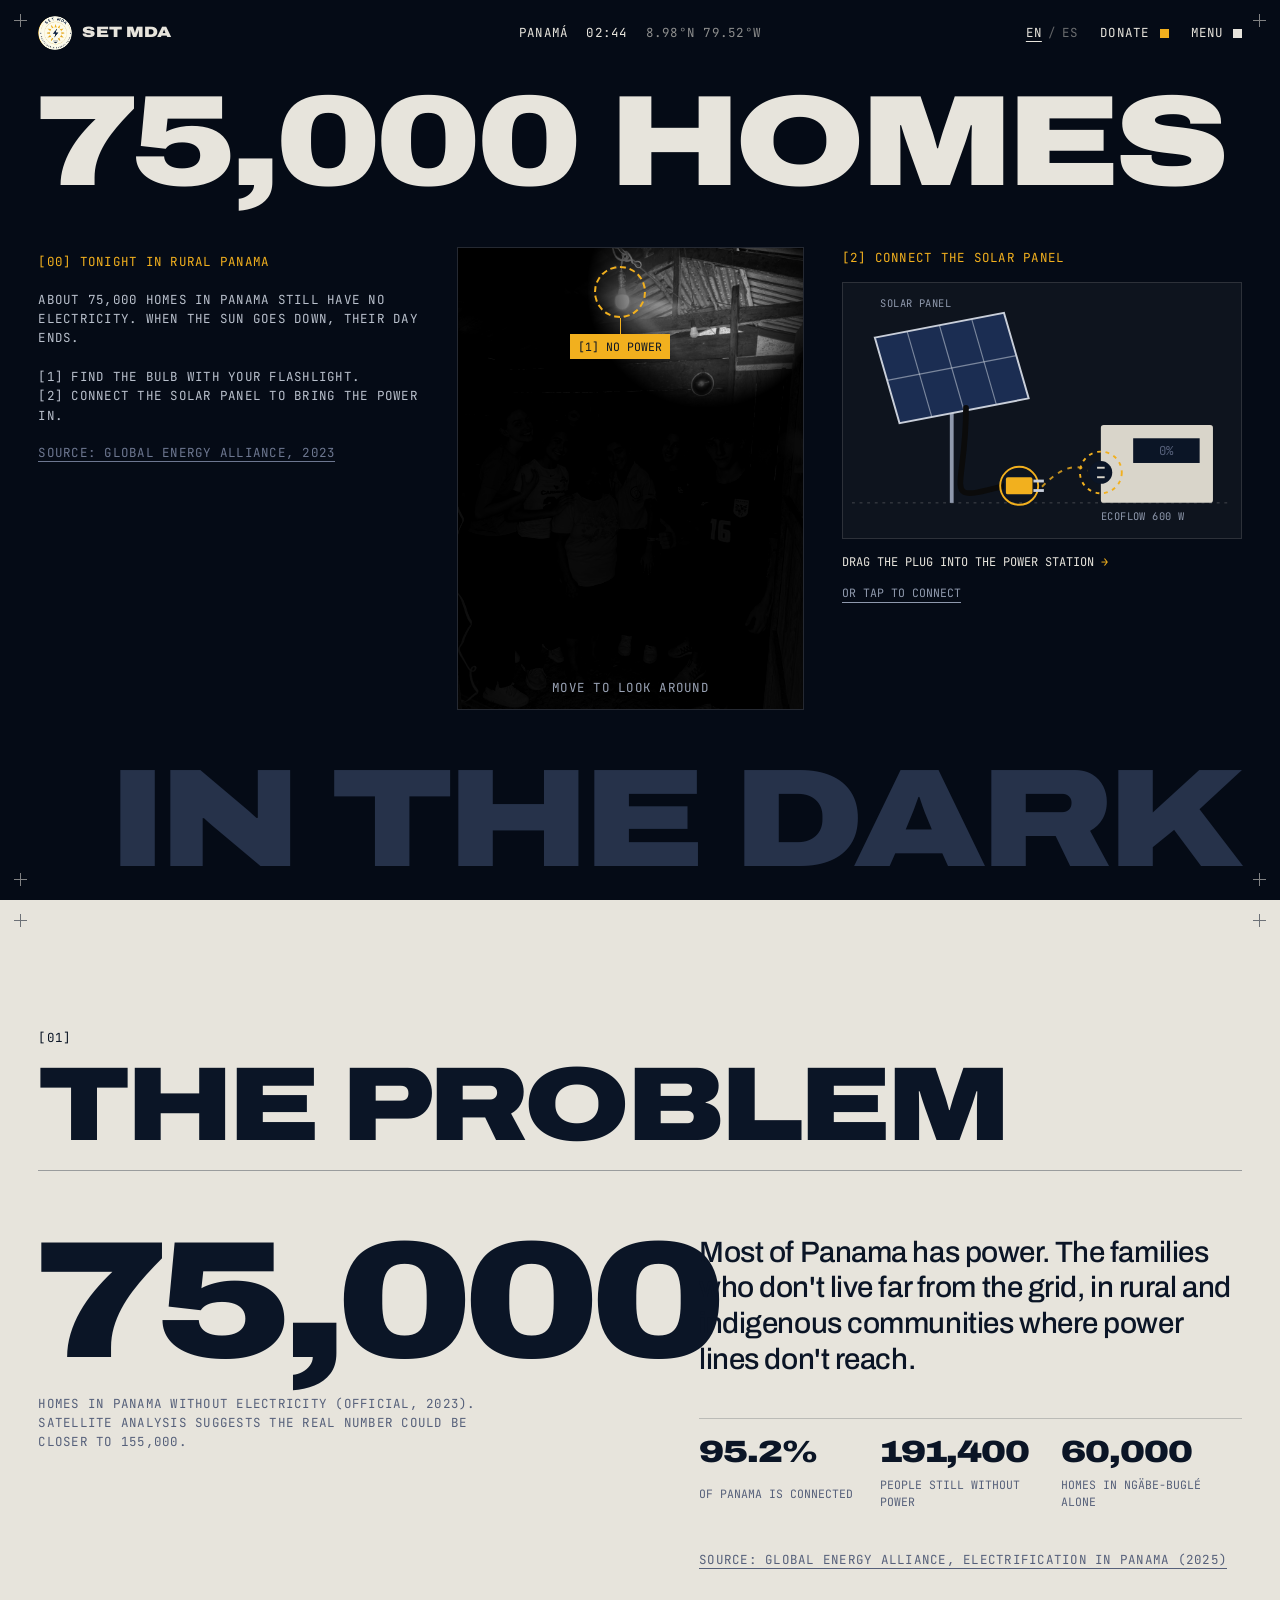
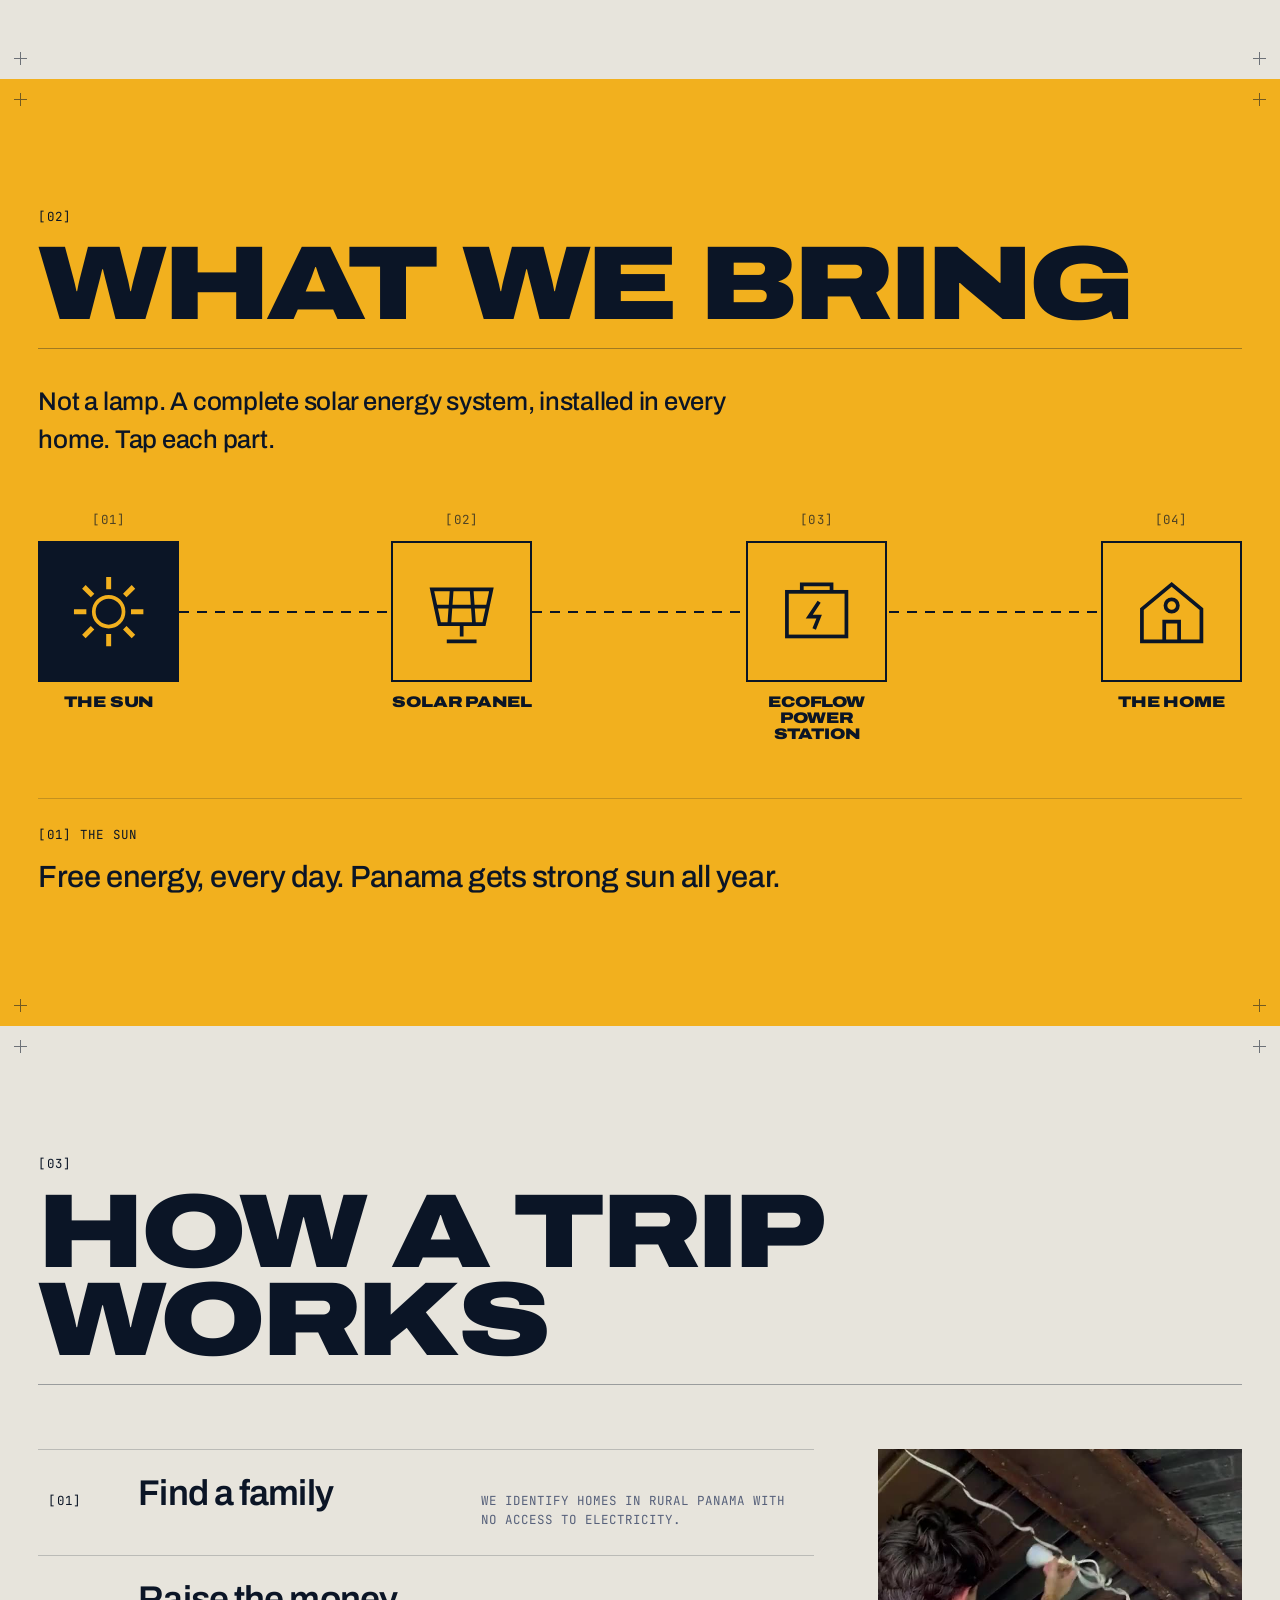
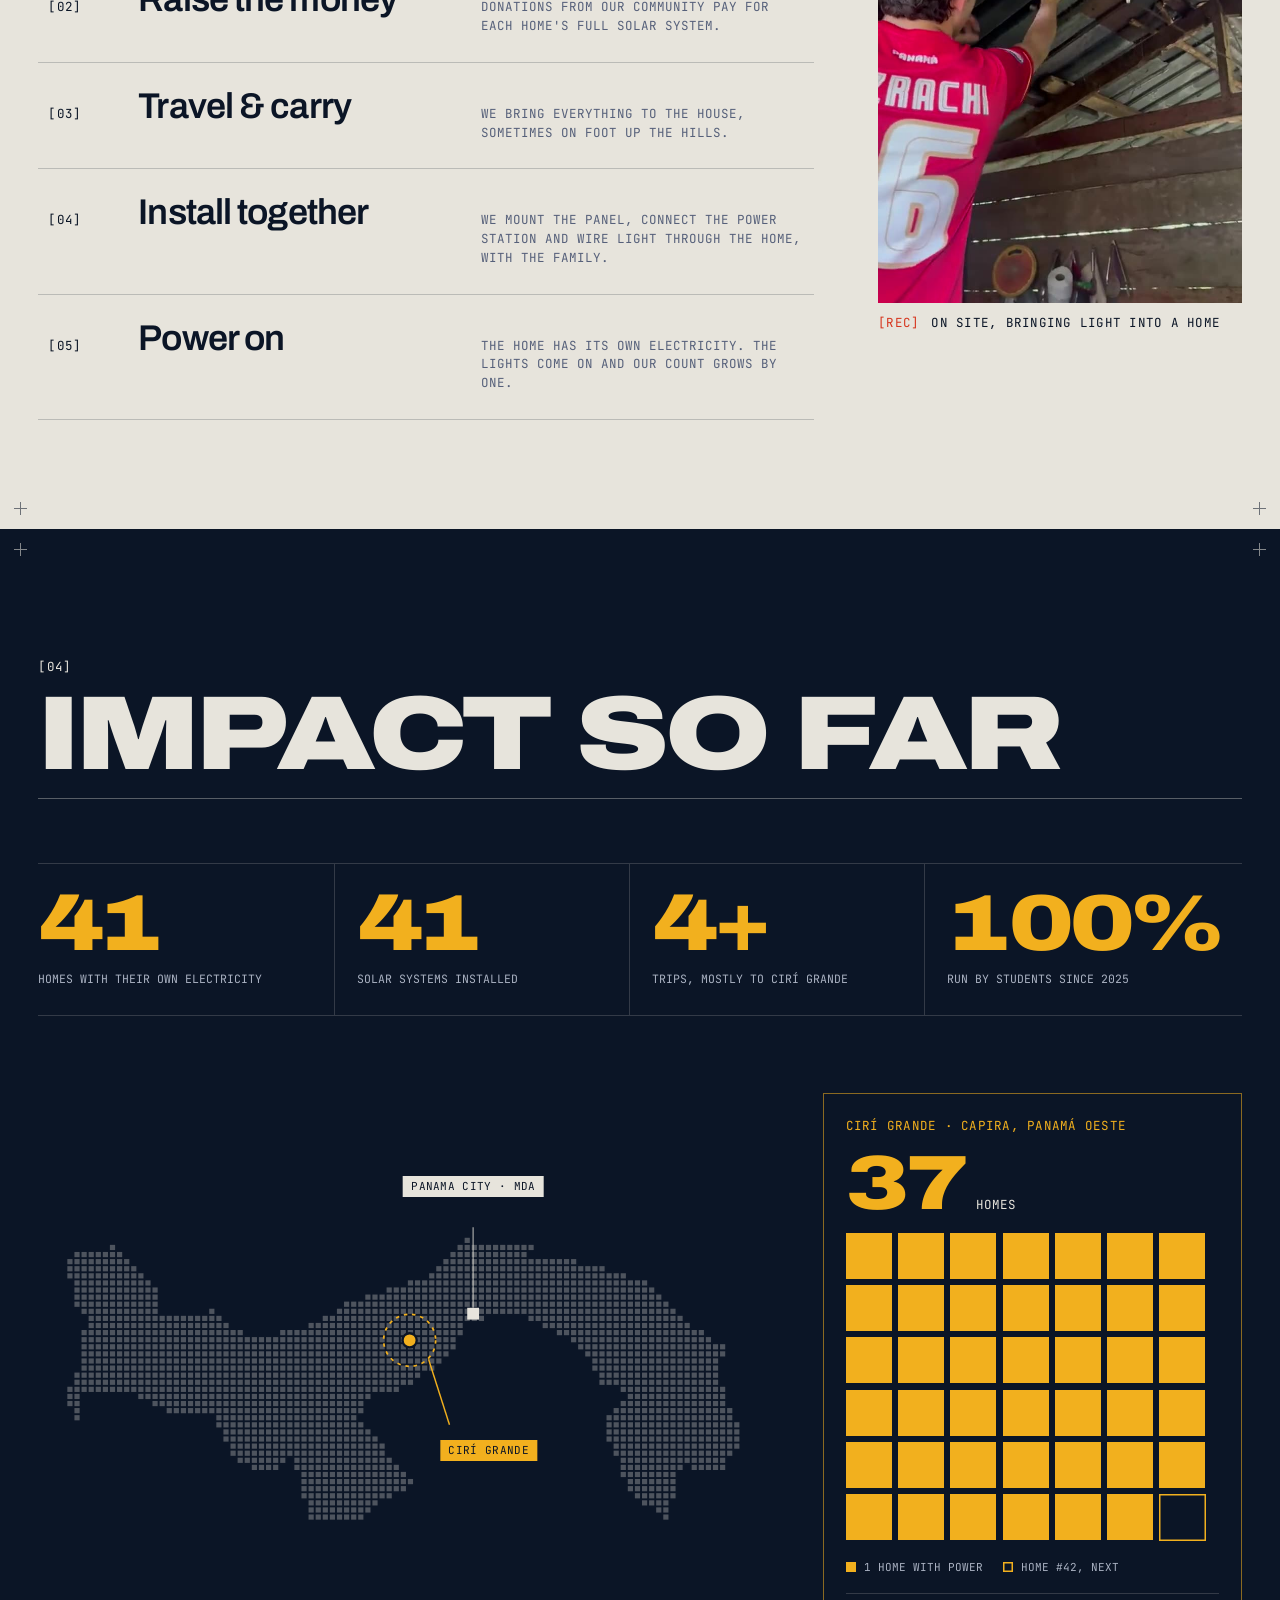
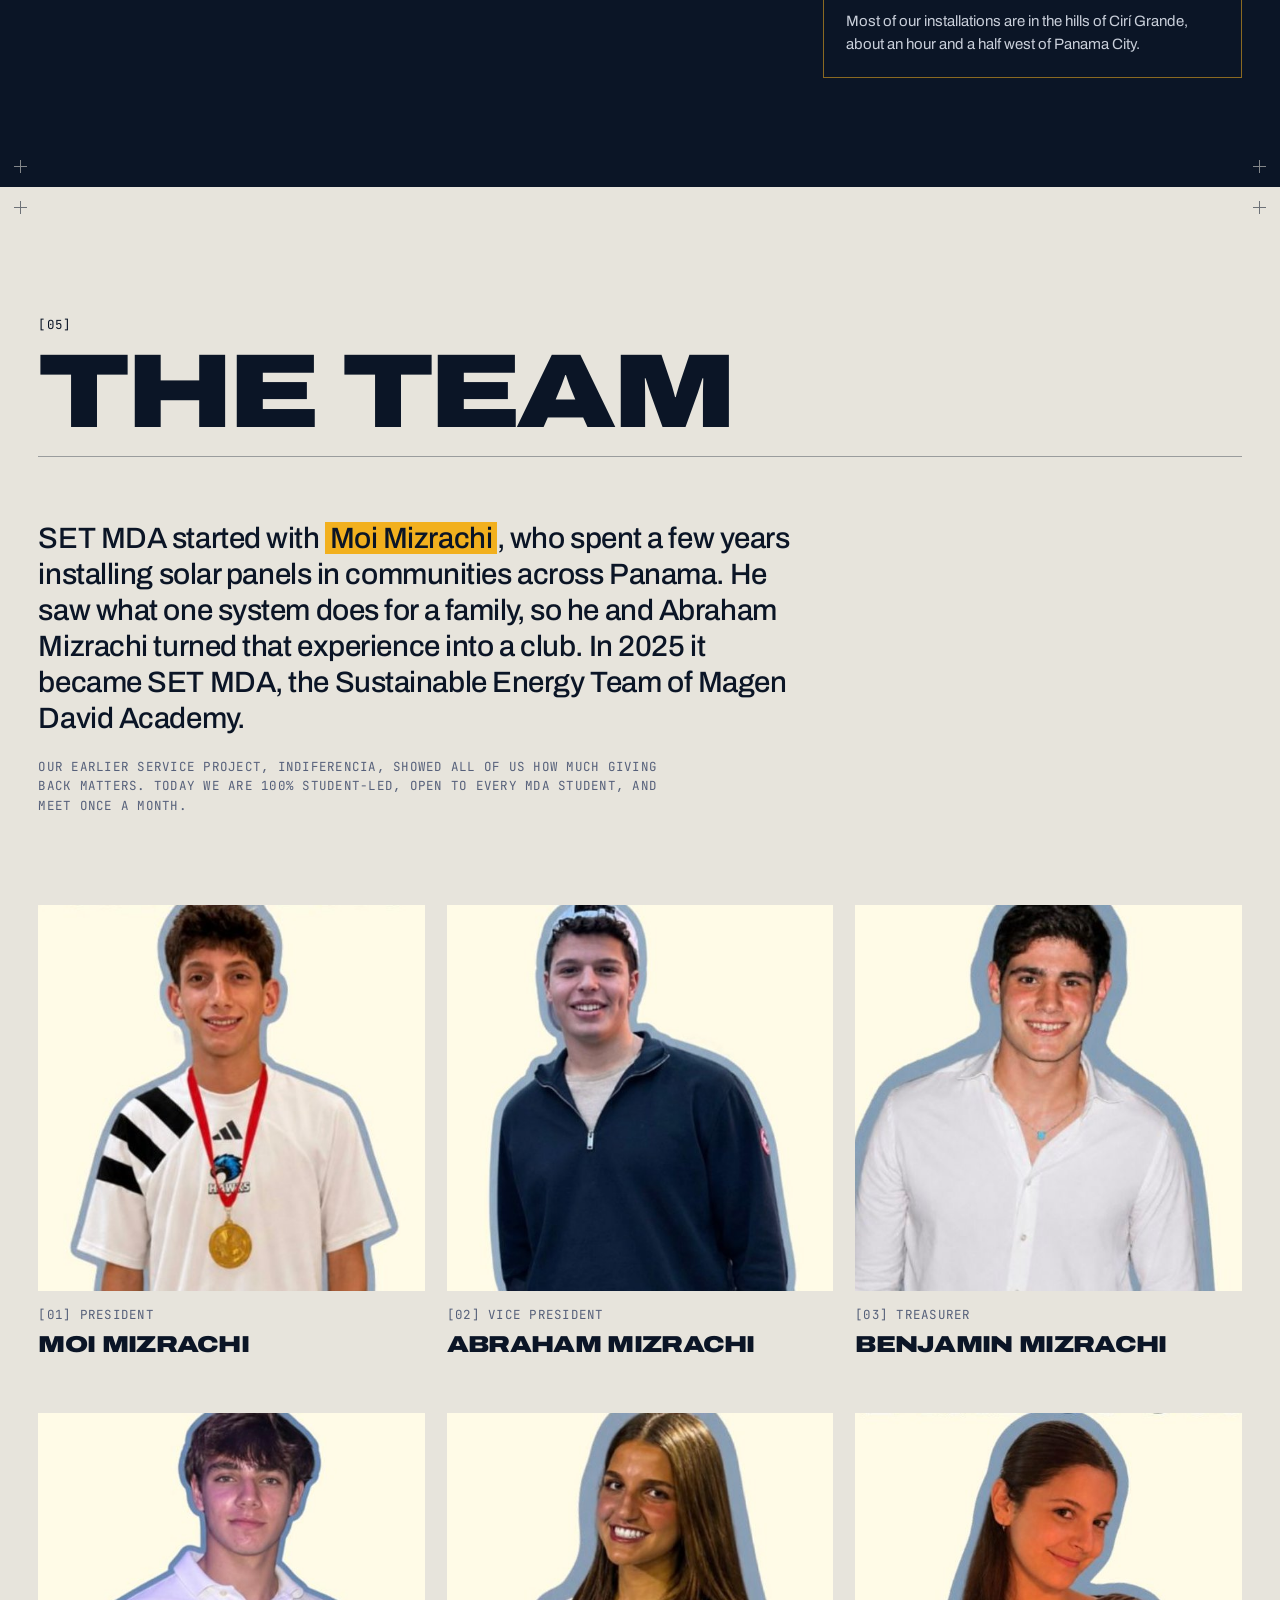
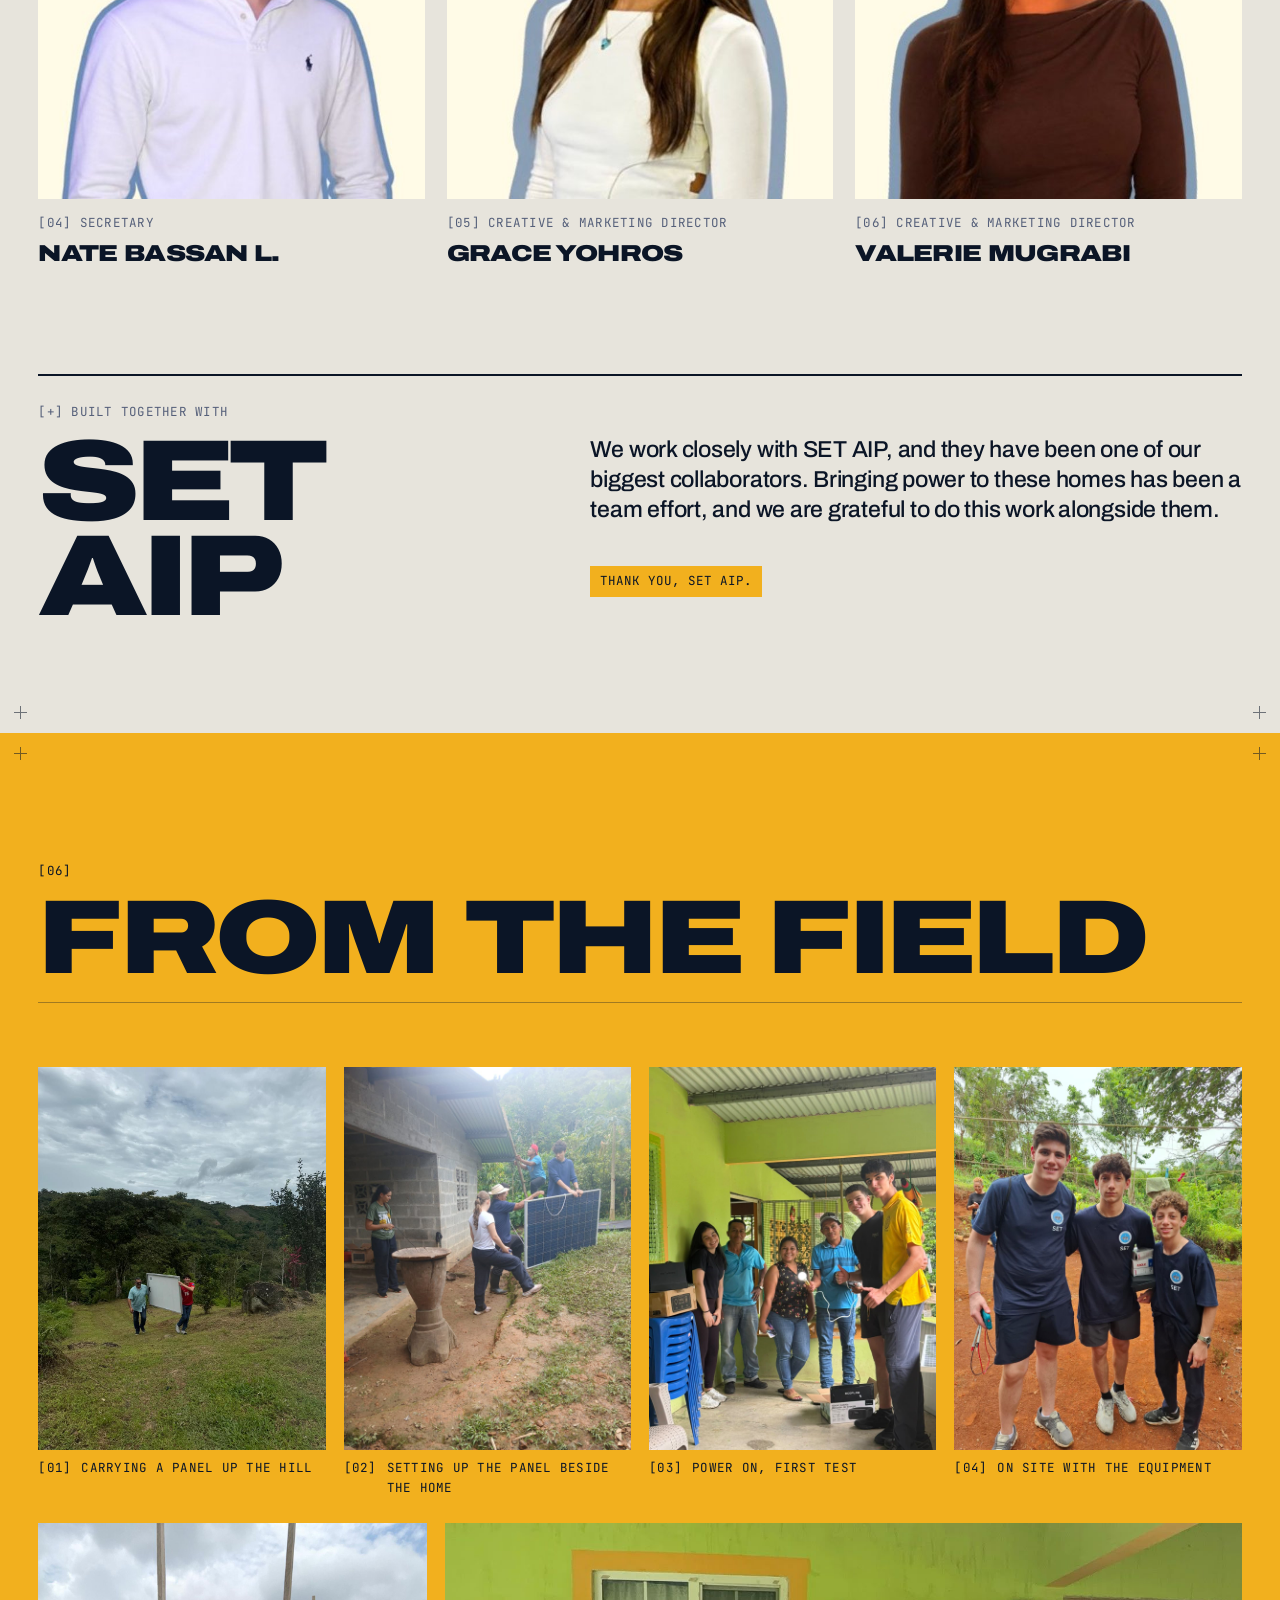
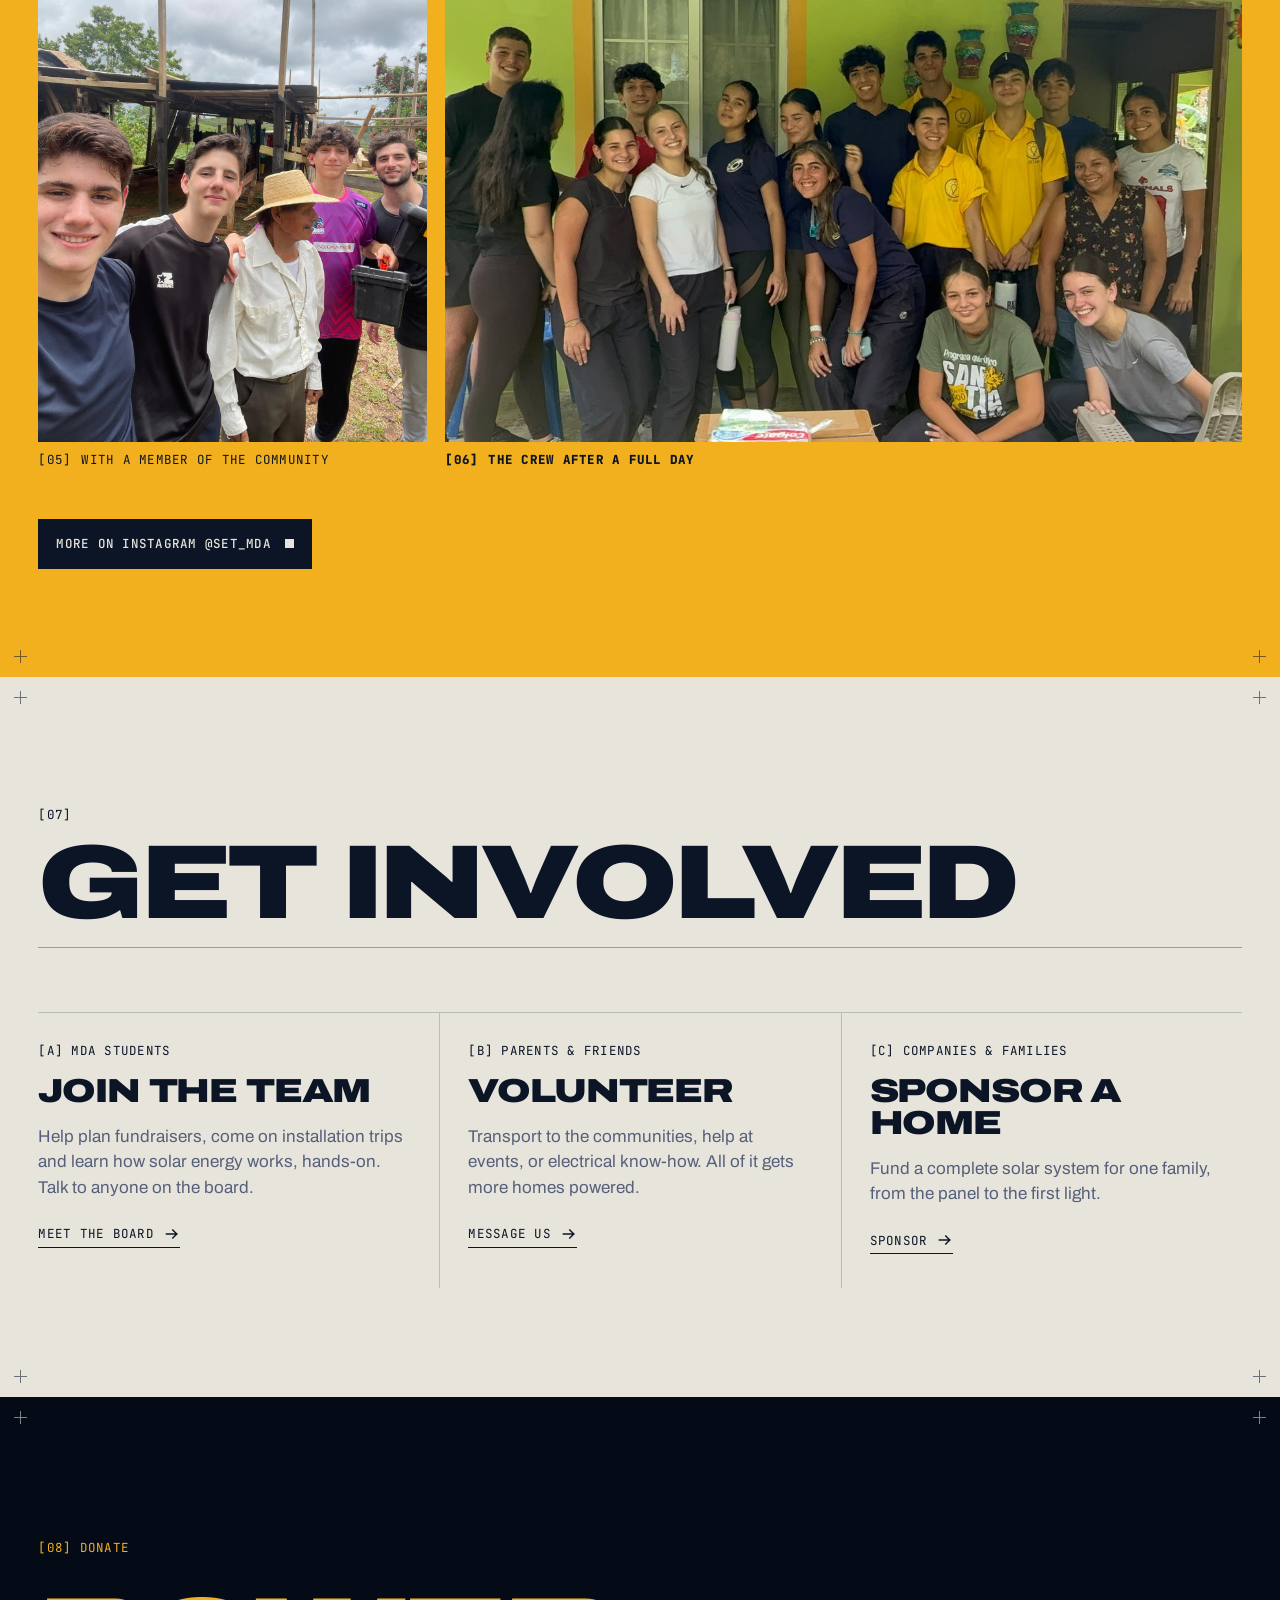
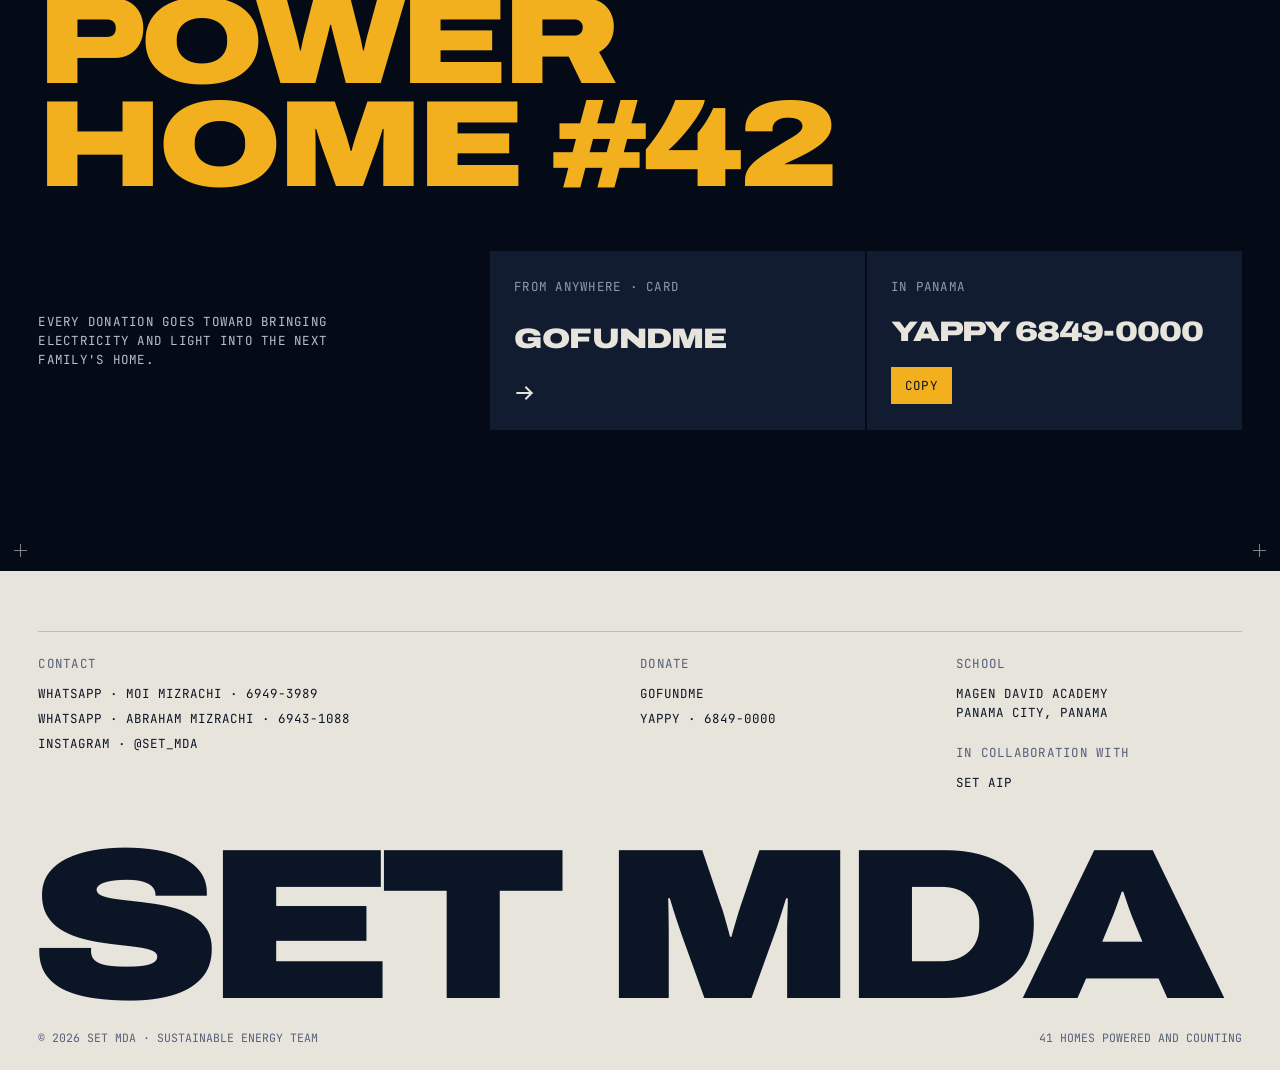
==== index.html @ 44a3e48d "Unpack site to repo root for Vercel deploy; add robots.txt, sitemap, Safari icon Co-Authored-By: Cla" ====
<!doctype html>
<html lang="en">
<head>
<meta charset="utf-8">
<meta name="viewport" content="width=device-width, initial-scale=1, viewport-fit=cover">
<title>SET MDA · Sustainable Energy Team</title>
<meta name="description" content="SET MDA is a student-led team from Magen David Academy that brings solar energy and light into the homes of families without electricity in rural Panama.">
<meta property="og:title" content="SET MDA · Sustainable Energy Team">
<meta property="og:description" content="Student-led team from Magen David Academy bringing solar energy and light to families without electricity in rural Panama.">
<meta property="og:type" content="website">
<meta property="og:image" content="images/family-first-light.jpg">
<meta name="theme-color" content="#0b1526">
<link rel="icon" href="images/logo.png">
<link rel="apple-touch-icon" href="images/logo.png">
<script>
  (function () {
    var l = null;
    try { l = localStorage.getItem('setmda-lang'); } catch (e) {}
    if (!l) l = (navigator.language || 'en').toLowerCase().indexOf('es') === 0 ? 'es' : 'en';
    document.documentElement.lang = l;
  })();
</script>
<link rel="preconnect" href="https://fonts.googleapis.com">
<link rel="preconnect" href="https://fonts.gstatic.com" crossorigin>
<link rel="stylesheet" href="https://fonts.googleapis.com/css2?family=Archivo:wdth,wght@62..125,400..900&family=JetBrains+Mono:wght@400;500&display=swap">
<link rel="stylesheet" href="styles.css">
</head>
<body>

<header class="bar" id="bar">
  <a class="brand" href="#top"><img src="images/logo.png" alt="" width="34" height="34"><span>SET MDA</span></a>
  <p class="where"><span>PANAMÁ</span><span id="clock">--:--</span><span class="coords">8.98°N 79.52°W</span></p>
  <div class="bar-right">
    <div class="lang" role="group" aria-label="Language / Idioma"><button type="button" data-lang="en">EN</button><span>/</span><button type="button" data-lang="es">ES</button></div>
    <a class="bar-donate" href="#donate"><span class="en">DONATE</span><span class="es" lang="es">DONAR</span><i class="sq" aria-hidden="true"></i></a>
    <button class="menu-btn" id="menu-btn" type="button" aria-expanded="false" aria-controls="menu"><span class="lbl-open"><span class="en">MENU</span><span class="es" lang="es">MENÚ</span></span><span class="lbl-close"><span class="en">CLOSE</span><span class="es" lang="es">CERRAR</span></span><i class="sq" aria-hidden="true"></i></button>
  </div>
</header>

<div class="menu" id="menu" hidden>
  <nav class="menu-links" aria-label="Main">
      <a href="#problem" style="--i:1"><span class="n">[01]</span><span class="w"><span class="en">THE PROBLEM</span><span class="es" lang="es">EL PROBLEMA</span></span></a>
      <a href="#system" style="--i:2"><span class="n">[02]</span><span class="w"><span class="en">WHAT WE BRING</span><span class="es" lang="es">LO QUE LLEVAMOS</span></span></a>
      <a href="#trip" style="--i:3"><span class="n">[03]</span><span class="w"><span class="en">HOW A TRIP WORKS</span><span class="es" lang="es">CÓMO ES UN VIAJE</span></span></a>
      <a href="#impact" style="--i:4"><span class="n">[04]</span><span class="w"><span class="en">IMPACT</span><span class="es" lang="es">IMPACTO</span></span></a>
      <a href="#team" style="--i:5"><span class="n">[05]</span><span class="w"><span class="en">THE TEAM</span><span class="es" lang="es">EL EQUIPO</span></span></a>
      <a href="#field" style="--i:6"><span class="n">[06]</span><span class="w"><span class="en">FROM THE FIELD</span><span class="es" lang="es">EN EL CAMPO</span></span></a>
      <a href="#help" style="--i:7"><span class="n">[07]</span><span class="w"><span class="en">GET INVOLVED</span><span class="es" lang="es">PARTICIPA</span></span></a>
      <a href="#donate" style="--i:8"><span class="n">[08]</span><span class="w"><span class="en">DONATE</span><span class="es" lang="es">DONAR</span></span></a>
  </nav>
  <div class="menu-foot">
    <a href="https://wa.me/50769493989?text=Hola%20SET%20MDA!%20" target="_blank" rel="noopener">WHATSAPP · MOI 6949-3989</a>
    <a href="https://wa.me/50769431088?text=Hola%20SET%20MDA!%20" target="_blank" rel="noopener">WHATSAPP · ABRAHAM 6943-1088</a>
    <a href="https://www.instagram.com/set_mda/" target="_blank" rel="noopener">INSTAGRAM · @SET_MDA</a>
  </div>
</div>

<main id="top">

  <!-- LIGHTS OUT -->
  <section class="lights" id="lights" aria-label="Lights out">
    <i class="x x1"></i><i class="x x2"></i><i class="x x3"></i><i class="x x4"></i>
    <h1 class="mega top fit">
      <span class="off-copy"><span class="en">75,000 HOMES</span><span class="es" lang="es">75,000 HOGARES</span></span>
      <span class="on-copy"><span class="en">41 HOMES</span><span class="es" lang="es">41 HOGARES</span></span>
    </h1>
    <div class="lights-mid">
      <div class="lights-copy">
        <p class="idx">[00] <span class="off-copy"><span class="en">TONIGHT IN RURAL PANAMA</span><span class="es" lang="es">ESTA NOCHE EN EL PANAMÁ RURAL</span></span><span class="on-copy"><span class="en">POWER ON</span><span class="es" lang="es">LLEGÓ LA ENERGÍA</span></span></p>
        <p class="mono-p off-copy"><span class="en">ABOUT 75,000 HOMES IN PANAMA STILL HAVE NO ELECTRICITY. WHEN THE SUN GOES DOWN, THEIR DAY ENDS.<br><br>[1] FIND THE BULB WITH YOUR FLASHLIGHT.<br>[2] CONNECT THE SOLAR PANEL TO BRING THE POWER IN.</span><span class="es" lang="es">CERCA DE 75,000 HOGARES EN PANAMÁ TODAVÍA NO TIENEN ELECTRICIDAD. CUANDO SE PONE EL SOL, SU DÍA TERMINA.<br><br>[1] ENCUENTRA EL BOMBILLO CON TU LINTERNA.<br>[2] CONECTA EL PANEL SOLAR PARA TRAER LA ENERGÍA.</span></p>
        <p class="mono-p on-copy"><span class="en">THIS IS WHAT ONE SET MDA SOLAR SYSTEM DOES. A PANEL OUTSIDE, A POWER STATION INSIDE, ELECTRICITY AND LIGHT FOR THE WHOLE FAMILY. WE HAVE DONE IT 41 TIMES.</span><span class="es" lang="es">ESTO ES LO QUE HACE UN SISTEMA SOLAR DE SET MDA. UN PANEL AFUERA, UNA ESTACIÓN DE ENERGÍA ADENTRO, ELECTRICIDAD Y LUZ PARA TODA LA FAMILIA. LO HEMOS HECHO 41 VECES.</span></p>
        <p class="src"><a href="https://energyalliance.org/wp-content/uploads/2025/05/Panama-Deep-Dive.pdf" target="_blank" rel="noopener"><span class="en">SOURCE: GLOBAL ENERGY ALLIANCE, 2023</span><span class="es" lang="es">FUENTE: GLOBAL ENERGY ALLIANCE, 2023</span></a></p>
      </div>
      <div class="window" id="window">
        <img class="night" src="images/family-first-light.jpg" style="object-position:50% 38%" alt="" width="960" height="1280">
        <img class="lit" src="images/family-first-light.jpg" style="object-position:50% 38%" alt="A family in rural Panama with SET MDA students under the light they installed" width="960" height="1280">
        <span class="bulb-glow" aria-hidden="true"></span>
        <span class="bulb-tag" aria-hidden="true"><i class="ring"></i><i class="stem"></i><span class="tag-lbl"><span class="off-copy"><span class="en">[1] NO POWER</span><span class="es" lang="es">[1] SIN ENERGÍA</span></span><span class="on-copy"><span class="en">POWERED BY THE SUN</span><span class="es" lang="es">CON ENERGÍA DEL SOL</span></span></span></span>
        <p class="hint" aria-hidden="true"><span class="en">MOVE TO LOOK AROUND</span><span class="es" lang="es">MUÉVETE PARA MIRAR</span></p>
      </div>
      <div class="lights-switch">
        <p class="idx step-lbl"><span class="off-copy"><span class="en">[2] CONNECT THE SOLAR PANEL</span><span class="es" lang="es">[2] CONECTA EL PANEL SOLAR</span></span><span class="on-copy"><span class="en">[✓] CONNECTED</span><span class="es" lang="es">[✓] CONECTADO</span></span></p>
        <div class="rig" id="rig">
          <svg class="rig-svg" id="rig-svg" viewBox="0 0 400 250" role="img" aria-label="Solar panel and power station">
            <line class="ground" x1="0" y1="222" x2="400" y2="222"/>
            <line class="post" x1="105" y1="126" x2="105" y2="222"/>
            <g class="pv"><polygon points="24,48 160,22 186,112 50,138"/><line x1="58.0" y1="41.5" x2="84.0" y2="131.5"/><line x1="92.0" y1="35.0" x2="118.0" y2="125.0"/><line x1="126.0" y1="28.5" x2="152.0" y2="118.5"/><line x1="37.0" y1="93.0" x2="173.0" y2="67.0"/></g>
            <text class="rig-t" x="30" y="16">SOLAR PANEL</text>
            <g class="station">
              <rect x="262" y="140" width="118" height="82" rx="3"/>
              <rect class="screen" x="296" y="154" width="70" height="26"/>
              <text class="screen-t" x="331" y="172" text-anchor="middle">0%</text>
              <circle class="socket" cx="262" cy="190" r="12"/>
              <line class="hole" x1="258" y1="185" x2="266" y2="185"/><line class="hole" x1="258" y1="195" x2="266" y2="195"/>
            </g>
            <text class="rig-t" x="262" y="240">ECOFLOW 600 W</text>
            <circle class="drop" cx="262" cy="190" r="22"/>
            <path class="ghost" d="M200 205 Q228 176 248 188"/>
            <path class="cable" id="cable" d=""/>
            <path class="cable-flow" id="cable-flow" d=""/>
            <g class="plug" id="plug" tabindex="0" role="button" aria-label="Plug the solar panel into the power station">
              <circle class="plug-hit" r="30"/>
              <circle class="plug-pulse" r="20"/>
              <rect x="-15" y="-10" width="30" height="20" rx="3"/>
              <line x1="15" y1="-5" x2="26" y2="-5"/><line x1="15" y1="5" x2="26" y2="5"/>
            </g>
          </svg>
        </div>
        <p class="rig-help off-copy"><span class="en">DRAG THE PLUG INTO THE POWER STATION</span><span class="es" lang="es">ARRASTRA EL ENCHUFE A LA ESTACIÓN DE ENERGÍA</span> <span class="bounce">→</span></p>
        <button class="rig-btn off-copy" id="connect" type="button"><span class="en">OR TAP TO CONNECT</span><span class="es" lang="es">O TOCA PARA CONECTAR</span></button>
        <a class="btn gold on-copy" href="#donate"><span class="en">POWER HOME #42</span><span class="es" lang="es">ILUMINA EL HOGAR #42</span><i class="sq" aria-hidden="true"></i></a>
      </div>
    </div>
    <h2 class="mega bottom fit">
      <span class="off-copy"><span class="en">IN THE DARK</span><span class="es" lang="es">A OSCURAS</span></span>
      <span class="on-copy"><span class="en">POWERED ON</span><span class="es" lang="es">CON ENERGÍA</span></span>
    </h2>
  </section>

  <!-- 01 PROBLEM -->
  <section class="sec paper" id="problem">
    <i class="x x1"></i><i class="x x2"></i><i class="x x3"></i><i class="x x4"></i>
    <div class="sec-head"><span class="idx">[01]</span><h2 class="title"><span class="en">THE PROBLEM</span><span class="es" lang="es">EL PROBLEMA</span></h2><span class="rule"></span></div>
    <div class="problem">
      <div class="big-num rv"><b>75,000</b><p class="mono-p"><span class="en">HOMES IN PANAMA WITHOUT ELECTRICITY (OFFICIAL, 2023). SATELLITE ANALYSIS SUGGESTS THE REAL NUMBER COULD BE CLOSER TO 155,000.</span><span class="es" lang="es">HOGARES EN PANAMÁ SIN ELECTRICIDAD (OFICIAL, 2023). UN ANÁLISIS SATELITAL SUGIERE QUE EL NÚMERO REAL PODRÍA ACERCARSE A 155,000.</span></p></div>
      <div class="problem-copy rv">
        <p class="lead"><span class="en">Most of Panama has power. The families who don't live far from the grid, in rural and indigenous communities where power lines don't reach.</span><span class="es" lang="es">La mayor parte de Panamá tiene electricidad. Las familias que no la tienen viven lejos de la red, en comunidades rurales e indígenas donde no llegan los cables.</span></p>
        <div class="facts">
          <div><b>95.2%</b><span><span class="en">OF PANAMA IS CONNECTED</span><span class="es" lang="es">DE PANAMÁ ESTÁ CONECTADO</span></span></div>
          <div><b>191,400</b><span><span class="en">PEOPLE STILL WITHOUT POWER</span><span class="es" lang="es">PERSONAS AÚN SIN ENERGÍA</span></span></div>
          <div><b>60,000</b><span><span class="en">HOMES IN NGÄBE-BUGLÉ ALONE</span><span class="es" lang="es">HOGARES SOLO EN NGÄBE-BUGLÉ</span></span></div>
        </div>
        <p class="src dark"><a href="https://energyalliance.org/wp-content/uploads/2025/05/Panama-Deep-Dive.pdf" target="_blank" rel="noopener"><span class="en">SOURCE: GLOBAL ENERGY ALLIANCE, ELECTRIFICATION IN PANAMA (2025)</span><span class="es" lang="es">FUENTE: GLOBAL ENERGY ALLIANCE, ELECTRIFICACIÓN EN PANAMÁ (2025)</span></a></p>
      </div>
    </div>
  </section>

  <!-- 02 SYSTEM -->
  <section class="sec gold-sec" id="system">
    <i class="x x1"></i><i class="x x2"></i><i class="x x3"></i><i class="x x4"></i>
    <div class="sec-head"><span class="idx">[02]</span><h2 class="title"><span class="en">WHAT WE BRING</span><span class="es" lang="es">LO QUE LLEVAMOS</span></h2><span class="rule"></span></div>
    <p class="sec-sub"><span class="en">Not a lamp. A complete solar energy system, installed in every home. Tap each part.</span><span class="es" lang="es">No es una lámpara. Es un sistema de energía solar completo, instalado en cada hogar. Toca cada parte.</span></p>
    <div class="system" id="system-diagram">
        <button class="node" type="button" data-node="sun" aria-pressed="true">
          <span class="idx">[01]</span>
          <span class="ico ico-sun" aria-hidden="true"><svg viewBox="0 0 64 64"><circle cx="32" cy="32" r="12"/><g stroke-width="4"><path d="M32 4v10M32 50v10M4 32h10M50 32h10M12 12l7 7M45 45l7 7M12 52l7-7M45 19l7-7"/></g></svg></span>
          <span class="nm"><span class="en">The sun</span><span class="es" lang="es">El sol</span></span>
        </button>
        <span class="flow" aria-hidden="true"><i></i></span>
        <button class="node" type="button" data-node="panel" aria-pressed="false">
          <span class="idx">[02]</span>
          <span class="ico ico-panel" aria-hidden="true"><svg viewBox="0 0 64 64"><path d="M8 14h48l-6 28H14z"/><path d="M11 28h42M24 14l-2 28M40 14l2 28" class="ln"/><path d="M32 42v10M20 56h24" class="ln"/></svg></span>
          <span class="nm"><span class="en">Solar panel</span><span class="es" lang="es">Panel solar</span></span>
        </button>
        <span class="flow" aria-hidden="true"><i></i></span>
        <button class="node" type="button" data-node="station" aria-pressed="false">
          <span class="idx">[03]</span>
          <span class="ico ico-station" aria-hidden="true"><svg viewBox="0 0 64 64"><rect x="8" y="16" width="48" height="36"/><path d="M20 16v-6h24v6" class="ln"/><path d="M34 24l-8 12h8l-4 10" class="ln gold"/></svg></span>
          <span class="nm"><span class="en">EcoFlow power station</span><span class="es" lang="es">Estación EcoFlow</span></span>
        </button>
        <span class="flow" aria-hidden="true"><i></i></span>
        <button class="node" type="button" data-node="home" aria-pressed="false">
          <span class="idx">[04]</span>
          <span class="ico ico-home" aria-hidden="true"><svg viewBox="0 0 64 64"><path d="M8 30L32 10l24 20v26H8z"/><path d="M26 56V40h12v16" class="ln"/><circle cx="32" cy="27" r="5" class="bulb"/></svg></span>
          <span class="nm"><span class="en">The home</span><span class="es" lang="es">El hogar</span></span>
        </button>
    </div>
    <div class="system-desc">
        <p class="desc" data-desc="sun"><span class="idx">[01] <span class="en">THE SUN</span><span class="es" lang="es">EL SOL</span></span><span class="en">Free energy, every day. Panama gets strong sun all year.</span><span class="es" lang="es">Energía gratis, todos los días. Panamá tiene sol fuerte todo el año.</span></p>
        <p class="desc" data-desc="panel" hidden><span class="idx">[02] <span class="en">SOLAR PANEL</span><span class="es" lang="es">PANEL SOLAR</span></span><span class="en">Mounted outside the home. It turns sunlight into electricity all day.</span><span class="es" lang="es">Se instala afuera de la casa. Convierte la luz del sol en electricidad todo el día.</span></p>
        <p class="desc" data-desc="station" hidden><span class="idx">[03] <span class="en">ECOFLOW POWER STATION</span><span class="es" lang="es">ESTACIÓN ECOFLOW</span></span><span class="en">600 W · 245 Wh. Stores the day's energy and powers the home at night, with outlets and USB ports.</span><span class="es" lang="es">600 W · 245 Wh. Guarda la energía del día y le da energía a la casa de noche, con enchufes y puertos USB.</span></p>
        <p class="desc" data-desc="home" hidden><span class="idx">[04] <span class="en">THE HOME</span><span class="es" lang="es">EL HOGAR</span></span><span class="en">Light in the house, phones charged, small devices running. Electricity of their own.</span><span class="es" lang="es">Luz en la casa, teléfonos cargados y aparatos pequeños funcionando. Electricidad propia.</span></p>
    </div>
  </section>

  <!-- 03 TRIP -->
  <section class="sec paper" id="trip">
    <i class="x x1"></i><i class="x x2"></i><i class="x x3"></i><i class="x x4"></i>
    <div class="sec-head"><span class="idx">[03]</span><h2 class="title"><span class="en">HOW A TRIP WORKS</span><span class="es" lang="es">CÓMO ES UN VIAJE</span></h2><span class="rule"></span></div>
    <div class="trip">
      <ol class="rows">
        <li class="row rv">
          <span class="idx">[01]</span>
          <h3><span class="en">Find a family</span><span class="es" lang="es">Buscar una familia</span></h3>
          <p><span class="en">We identify homes in rural Panama with no access to electricity.</span><span class="es" lang="es">Identificamos hogares en el Panamá rural sin acceso a electricidad.</span></p>
        </li>
        <li class="row rv">
          <span class="idx">[02]</span>
          <h3><span class="en">Raise the money</span><span class="es" lang="es">Recaudar el dinero</span></h3>
          <p><span class="en">Donations from our community pay for each home's full solar system.</span><span class="es" lang="es">Las donaciones de nuestra comunidad pagan el sistema solar completo de cada hogar.</span></p>
        </li>
        <li class="row rv">
          <span class="idx">[03]</span>
          <h3><span class="en">Travel & carry</span><span class="es" lang="es">Viajar y cargar</span></h3>
          <p><span class="en">We bring everything to the house, sometimes on foot up the hills.</span><span class="es" lang="es">Llevamos todo hasta la casa, a veces a pie subiendo las lomas.</span></p>
        </li>
        <li class="row rv">
          <span class="idx">[04]</span>
          <h3><span class="en">Install together</span><span class="es" lang="es">Instalar juntos</span></h3>
          <p><span class="en">We mount the panel, connect the power station and wire light through the home, with the family.</span><span class="es" lang="es">Montamos el panel, conectamos la estación e instalamos la luz en la casa, con la familia.</span></p>
        </li>
        <li class="row rv">
          <span class="idx">[05]</span>
          <h3><span class="en">Power on</span><span class="es" lang="es">Llega la energía</span></h3>
          <p><span class="en">The home has its own electricity. The lights come on and our count grows by one.</span><span class="es" lang="es">La casa tiene su propia electricidad. Se prenden las luces y nuestro conteo sube uno.</span></p>
        </li>
      </ol>
      <figure class="trip-video mono-img rv">
        <video src="images/installing-light.mp4" poster="images/installing-light-poster.jpg" autoplay muted loop playsinline aria-label="A SET MDA member bringing light into a family's home"></video>
        <figcaption><span class="idx">[REC]</span><span class="en">ON SITE, BRINGING LIGHT INTO A HOME</span><span class="es" lang="es">EN EL SITIO, LLEVANDO LUZ A UN HOGAR</span></figcaption>
      </figure>
    </div>
  </section>

  <!-- 04 IMPACT -->
  <section class="sec navy-sec" id="impact">
    <i class="x x1"></i><i class="x x2"></i><i class="x x3"></i><i class="x x4"></i>
    <div class="sec-head"><span class="idx">[04]</span><h2 class="title"><span class="en">IMPACT SO FAR</span><span class="es" lang="es">IMPACTO HASTA HOY</span></h2><span class="rule"></span></div>
    <div class="counts">
      <div class="count"><b data-count="41">41</b><span><span class="en">HOMES WITH THEIR OWN ELECTRICITY</span><span class="es" lang="es">HOGARES CON ELECTRICIDAD PROPIA</span></span></div>
      <div class="count"><b data-count="41">41</b><span><span class="en">SOLAR SYSTEMS INSTALLED</span><span class="es" lang="es">SISTEMAS SOLARES INSTALADOS</span></span></div>
      <div class="count"><b>4+</b><span><span class="en">TRIPS, MOSTLY TO CIRÍ GRANDE</span><span class="es" lang="es">VIAJES, SOBRE TODO A CIRÍ GRANDE</span></span></div>
      <div class="count"><b>100%</b><span><span class="en">RUN BY STUDENTS SINCE 2025</span><span class="es" lang="es">DIRIGIDO POR ESTUDIANTES DESDE 2025</span></span></div>
    </div>
    <div class="where-grid">
      <div class="map-wrap">
        <svg class="map" viewBox="0 0 620 285" role="img" aria-label="Map of Panama showing Panama City and Cirí Grande">
  <g class="cells" id="map-cells"></g>
  <circle class="ciri-ring" cx="314.3" cy="108.5" r="22"/>
  <circle class="ciri-pin" cx="314.3" cy="108.5" r="6"/>
  <polyline class="lead" points="330.3,124.5 348.0,180.0"/>
  <rect class="pc-pin" x="363.0" y="81.0" width="10" height="10"/>
  <line class="lead pc" x1="368.0" y1="81.0" x2="368.0" y2="13.0"/>
</svg>
        <p class="map-tag pc" style="left:59.35%;top:4.56%"><span class="en">PANAMA CITY · MDA</span><span class="es" lang="es">CIUDAD DE PANAMÁ · MDA</span></p>
        <p class="map-tag ciri" style="left:56.13%;top:63.16%">CIRÍ GRANDE</p>
      </div>
      <div class="homes-card" id="homes-card">
        <p class="idx"><span class="en">CIRÍ GRANDE · CAPIRA, PANAMÁ OESTE</span><span class="es" lang="es">CIRÍ GRANDE · CAPIRA, PANAMÁ OESTE</span></p>
        <p class="homes-big"><b id="home-count">41</b><span><span class="en">HOMES</span><span class="es" lang="es">HOGARES</span></span></p>
        <div class="homes-grid" aria-hidden="true"><i style="--d:0ms"></i><i style="--d:40ms"></i><i style="--d:80ms"></i><i style="--d:120ms"></i><i style="--d:160ms"></i><i style="--d:200ms"></i><i style="--d:240ms"></i><i style="--d:280ms"></i><i style="--d:320ms"></i><i style="--d:360ms"></i><i style="--d:400ms"></i><i style="--d:440ms"></i><i style="--d:480ms"></i><i style="--d:520ms"></i><i style="--d:560ms"></i><i style="--d:600ms"></i><i style="--d:640ms"></i><i style="--d:680ms"></i><i style="--d:720ms"></i><i style="--d:760ms"></i><i style="--d:800ms"></i><i style="--d:840ms"></i><i style="--d:880ms"></i><i style="--d:920ms"></i><i style="--d:960ms"></i><i style="--d:1000ms"></i><i style="--d:1040ms"></i><i style="--d:1080ms"></i><i style="--d:1120ms"></i><i style="--d:1160ms"></i><i style="--d:1200ms"></i><i style="--d:1240ms"></i><i style="--d:1280ms"></i><i style="--d:1320ms"></i><i style="--d:1360ms"></i><i style="--d:1400ms"></i><i style="--d:1440ms"></i><i style="--d:1480ms"></i><i style="--d:1520ms"></i><i style="--d:1560ms"></i><i style="--d:1600ms"></i><i class="next"></i></div>
        <p class="homes-key"><span><i></i><span class="en">1 HOME WITH POWER</span><span class="es" lang="es">1 HOGAR CON ENERGÍA</span></span><span><i class="next"></i><span class="en">HOME #42, NEXT</span><span class="es" lang="es">HOGAR #42, EL PRÓXIMO</span></span></p>
        <p class="homes-note"><span class="en">Most of our installations are in the hills of Cirí Grande, about an hour and a half west of Panama City.</span><span class="es" lang="es">La mayoría de nuestras instalaciones están en las montañas de Cirí Grande, a una hora y media al oeste de la Ciudad de Panamá.</span></p>
      </div>
    </div>
  </section>

  <!-- 05 STORY + TEAM -->
  <section class="sec paper" id="team">
    <i class="x x1"></i><i class="x x2"></i><i class="x x3"></i><i class="x x4"></i>
    <div class="sec-head"><span class="idx">[05]</span><h2 class="title"><span class="en">THE TEAM</span><span class="es" lang="es">EL EQUIPO</span></h2><span class="rule"></span></div>
    <div class="story rv">
      <p class="lead"><span class="en">SET MDA started with <i>Moi Mizrachi</i>, who spent a few years installing solar panels in communities across Panama. He saw what one system does for a family, so he and Abraham Mizrachi turned that experience into a club. In 2025 it became SET MDA, the Sustainable Energy Team of Magen David Academy.</span><span class="es" lang="es">SET MDA empezó con <i>Moi Mizrachi</i>, quien pasó varios años instalando paneles solares en comunidades de todo Panamá. Vio lo que un solo sistema hace por una familia, así que él y Abraham Mizrachi convirtieron esa experiencia en un club. En 2025 nació SET MDA, el Equipo de Energía Sostenible de Magen David Academy.</span></p>
      <p class="mono-p"><span class="en">OUR EARLIER SERVICE PROJECT, INDIFERENCIA, SHOWED ALL OF US HOW MUCH GIVING BACK MATTERS. TODAY WE ARE 100% STUDENT-LED, OPEN TO EVERY MDA STUDENT, AND MEET ONCE A MONTH.</span><span class="es" lang="es">NUESTRO PROYECTO DE SERVICIO ANTERIOR, INDIFERENCIA, NOS MOSTRÓ A TODOS LO MUCHO QUE IMPORTA AYUDAR. HOY SOMOS 100% DIRIGIDOS POR ESTUDIANTES, ABIERTOS A TODO ESTUDIANTE DE MDA, Y NOS REUNIMOS UNA VEZ AL MES.</span></p>
    </div>
    <div class="team">
        <article class="member rv">
          <div class="ph mono-img"><img src="images/moi-mizrachi.jpg" alt="Moi Mizrachi" width="560" height="560"></div>
          <p class="idx">[01] <span class="en">PRESIDENT</span><span class="es" lang="es">PRESIDENTE</span></p>
          <h3>MOI MIZRACHI</h3>
        </article>
        <article class="member rv">
          <div class="ph mono-img"><img src="images/abraham-mizrachi.jpg" alt="Abraham Mizrachi" width="560" height="560"></div>
          <p class="idx">[02] <span class="en">VICE PRESIDENT</span><span class="es" lang="es">VICEPRESIDENTE</span></p>
          <h3>ABRAHAM MIZRACHI</h3>
        </article>
        <article class="member rv">
          <div class="ph mono-img"><img src="images/benjamin-mizrachi.jpg" alt="Benjamin Mizrachi" width="560" height="560"></div>
          <p class="idx">[03] <span class="en">TREASURER</span><span class="es" lang="es">TESORERO</span></p>
          <h3>BENJAMIN MIZRACHI</h3>
        </article>
        <article class="member rv">
          <div class="ph mono-img"><img src="images/nate-bassan.jpg" alt="Nate Bassan L." width="560" height="560"></div>
          <p class="idx">[04] <span class="en">SECRETARY</span><span class="es" lang="es">SECRETARIO</span></p>
          <h3>NATE BASSAN L.</h3>
        </article>
        <article class="member rv">
          <div class="ph mono-img"><img src="images/grace-yohros.jpg" alt="Grace Yohros" width="560" height="560"></div>
          <p class="idx">[05] <span class="en">CREATIVE &AMP; MARKETING DIRECTOR</span><span class="es" lang="es">DIRECTORA CREATIVA Y DE MERCADEO</span></p>
          <h3>GRACE YOHROS</h3>
        </article>
        <article class="member rv">
          <div class="ph mono-img"><img src="images/valerie-mugrabi.jpg" alt="Valerie Mugrabi" width="560" height="560"></div>
          <p class="idx">[06] <span class="en">CREATIVE &AMP; MARKETING DIRECTOR</span><span class="es" lang="es">DIRECTORA CREATIVA Y DE MERCADEO</span></p>
          <h3>VALERIE MUGRABI</h3>
        </article>
    </div>
    <div class="partner rv">
      <p class="idx"><span class="en">[+] BUILT TOGETHER WITH</span><span class="es" lang="es">[+] HECHO JUNTO A</span></p>
      <h3 class="partner-name">SET AIP</h3>
      <p class="partner-copy"><span class="en">We work closely with SET AIP, and they have been one of our biggest collaborators. Bringing power to these homes has been a team effort, and we are grateful to do this work alongside them.</span><span class="es" lang="es">Trabajamos muy de cerca con SET AIP, y han sido uno de nuestros mayores colaboradores. Llevar energía a estos hogares ha sido un trabajo en equipo, y estamos agradecidos de hacerlo junto a ellos.</span></p>
      <p class="partner-thanks"><span class="en">THANK YOU, SET AIP.</span><span class="es" lang="es">GRACIAS, SET AIP.</span></p>
    </div>
  </section>

  <!-- 06 FIELD -->
  <section class="sec gold-sec" id="field">
    <i class="x x1"></i><i class="x x2"></i><i class="x x3"></i><i class="x x4"></i>
    <div class="sec-head"><span class="idx">[06]</span><h2 class="title"><span class="en">FROM THE FIELD</span><span class="es" lang="es">EN EL CAMPO</span></h2><span class="rule"></span></div>
    <div class="collage">
        <figure class="shot shot-1 tall mono-img rv">
          <img src="images/hero-carrying-panel.jpg" style="object-position:45% 64%" alt="Carrying a panel up the hill" width="1200" height="1600">
          <figcaption><span class="idx">[01]</span><span class="en">CARRYING A PANEL UP THE HILL</span><span class="es" lang="es">SUBIENDO UN PANEL POR LA LOMA</span></figcaption>
        </figure>
        <figure class="shot shot-2 tall mono-img rv">
          <img src="images/installing-panel.jpg" style="object-position:60% 38%" alt="Setting up the panel beside the home" width="1200" height="1600">
          <figcaption><span class="idx">[02]</span><span class="en">SETTING UP THE PANEL BESIDE THE HOME</span><span class="es" lang="es">MONTANDO EL PANEL JUNTO A LA CASA</span></figcaption>
        </figure>
        <figure class="shot shot-3 tall mono-img rv">
          <img src="images/family-ecoflow.jpg" style="object-position:55% 42%" alt="Power on, first test" width="1200" height="1600">
          <figcaption><span class="idx">[03]</span><span class="en">POWER ON, FIRST TEST</span><span class="es" lang="es">PRIMERA PRUEBA CON ENERGÍA</span></figcaption>
        </figure>
        <figure class="shot shot-4 tall mono-img rv">
          <img src="images/set-shirts.jpg" style="object-position:50% 26%" alt="On site with the equipment" width="1200" height="1600">
          <figcaption><span class="idx">[04]</span><span class="en">ON SITE WITH THE EQUIPMENT</span><span class="es" lang="es">EN EL SITIO CON EL EQUIPO</span></figcaption>
        </figure>
        <figure class="shot shot-5 tall mono-img rv">
          <img src="images/team-selfie.jpg" style="object-position:45% 48%" alt="With a member of the community" width="1200" height="1600">
          <figcaption><span class="idx">[05]</span><span class="en">WITH A MEMBER OF THE COMMUNITY</span><span class="es" lang="es">CON UN MIEMBRO DE LA COMUNIDAD</span></figcaption>
        </figure>
        <figure class="shot shot-6 wide mono-img rv">
          <img src="images/team-green-house.jpg" style="object-position:50% 32%" alt="The crew after a full day" width="1200" height="1600">
          <figcaption><span class="idx">[06]</span><span class="en">THE CREW AFTER A FULL DAY</span><span class="es" lang="es">EL EQUIPO DESPUÉS DE UN DÍA COMPLETO</span></figcaption>
        </figure>
    </div>
    <a class="btn ink" href="https://www.instagram.com/set_mda/" target="_blank" rel="noopener"><span class="en">MORE ON INSTAGRAM @SET_MDA</span><span class="es" lang="es">MÁS EN INSTAGRAM @SET_MDA</span><i class="sq" aria-hidden="true"></i></a>
  </section>

  <!-- 07 HELP -->
  <section class="sec paper" id="help">
    <i class="x x1"></i><i class="x x2"></i><i class="x x3"></i><i class="x x4"></i>
    <div class="sec-head"><span class="idx">[07]</span><h2 class="title"><span class="en">GET INVOLVED</span><span class="es" lang="es">PARTICIPA</span></h2><span class="rule"></span></div>
    <div class="ways">
      <div class="way rv"><span class="idx">[A] <span class="en">MDA STUDENTS</span><span class="es" lang="es">ESTUDIANTES DE MDA</span></span><h3><span class="en">JOIN THE TEAM</span><span class="es" lang="es">ÚNETE AL EQUIPO</span></h3><p><span class="en">Help plan fundraisers, come on installation trips and learn how solar energy works, hands-on. Talk to anyone on the board.</span><span class="es" lang="es">Ayuda a planificar recaudaciones, ven a los viajes de instalación y aprende cómo funciona la energía solar, en la práctica. Habla con cualquiera de la directiva.</span></p><a class="lnk" href="#team"><span class="en">MEET THE BOARD</span><span class="es" lang="es">CONOCE A LA DIRECTIVA</span><svg class="arr" viewBox="0 0 20 20" aria-hidden="true"><path d="M3 10h13M11 5l5 5-5 5" fill="none" stroke="currentColor" stroke-width="1.8" stroke-linecap="square"/></svg></a></div>
      <div class="way rv"><span class="idx">[B] <span class="en">PARENTS &amp; FRIENDS</span><span class="es" lang="es">PADRES Y AMIGOS</span></span><h3><span class="en">VOLUNTEER</span><span class="es" lang="es">SÉ VOLUNTARIO</span></h3><p><span class="en">Transport to the communities, help at events, or electrical know-how. All of it gets more homes powered.</span><span class="es" lang="es">Transporte a las comunidades, ayuda en eventos o conocimientos de electricidad. Todo ayuda a darle energía a más hogares.</span></p><a class="lnk" href="https://wa.me/50769493989?text=Hola%20SET%20MDA!%20" target="_blank" rel="noopener"><span class="en">MESSAGE US</span><span class="es" lang="es">ESCRÍBENOS</span><svg class="arr" viewBox="0 0 20 20" aria-hidden="true"><path d="M3 10h13M11 5l5 5-5 5" fill="none" stroke="currentColor" stroke-width="1.8" stroke-linecap="square"/></svg></a></div>
      <div class="way rv"><span class="idx">[C] <span class="en">COMPANIES &amp; FAMILIES</span><span class="es" lang="es">EMPRESAS Y FAMILIAS</span></span><h3><span class="en">SPONSOR A HOME</span><span class="es" lang="es">PATROCINA UN HOGAR</span></h3><p><span class="en">Fund a complete solar system for one family, from the panel to the first light.</span><span class="es" lang="es">Financia un sistema solar completo para una familia, desde el panel hasta la primera luz.</span></p><a class="lnk" href="#donate"><span class="en">SPONSOR</span><span class="es" lang="es">PATROCINAR</span><svg class="arr" viewBox="0 0 20 20" aria-hidden="true"><path d="M3 10h13M11 5l5 5-5 5" fill="none" stroke="currentColor" stroke-width="1.8" stroke-linecap="square"/></svg></a></div>
    </div>
  </section>

  <!-- 08 DONATE -->
  <section class="donate" id="donate">
    <i class="x x1"></i><i class="x x2"></i><i class="x x3"></i><i class="x x4"></i>
    <p class="idx">[08] <span class="en">DONATE</span><span class="es" lang="es">DONA</span></p>
    <h2 class="mega"><span class="en">POWER HOME #42</span><span class="es" lang="es">ILUMINA EL HOGAR #42</span></h2>
    <div class="give">
      <p class="mono-p"><span class="en">EVERY DONATION GOES TOWARD BRINGING ELECTRICITY AND LIGHT INTO THE NEXT FAMILY'S HOME.</span><span class="es" lang="es">CADA DONACIÓN VA PARA LLEVAR ELECTRICIDAD Y LUZ A LA CASA DE LA PRÓXIMA FAMILIA.</span></p>
      <a class="give-card" href="https://gofund.me/2586e6299" target="_blank" rel="noopener"><span class="idx"><span class="en">FROM ANYWHERE · CARD</span><span class="es" lang="es">DESDE CUALQUIER PAÍS · TARJETA</span></span><b>GOFUNDME</b><svg class="arr" viewBox="0 0 20 20" aria-hidden="true"><path d="M3 10h13M11 5l5 5-5 5" fill="none" stroke="currentColor" stroke-width="1.8" stroke-linecap="square"/></svg></a>
      <div class="give-card"><span class="idx"><span class="en">IN PANAMA</span><span class="es" lang="es">EN PANAMÁ</span></span><b>YAPPY 6849-0000</b><button class="copy" type="button" data-copy="68490000" data-done-en="COPIED" data-done-es="COPIADO"><span class="en">COPY</span><span class="es" lang="es">COPIAR</span></button></div>
    </div>
  </section>
</main>

<footer class="foot" id="contact">
  <div class="foot-grid">
    <div><p class="idx"><span class="en">CONTACT</span><span class="es" lang="es">CONTACTO</span></p><a href="https://wa.me/50769493989?text=Hola%20SET%20MDA!%20" target="_blank" rel="noopener">WHATSAPP · MOI MIZRACHI · 6949-3989</a><a href="https://wa.me/50769431088?text=Hola%20SET%20MDA!%20" target="_blank" rel="noopener">WHATSAPP · ABRAHAM MIZRACHI · 6943-1088</a><a href="https://www.instagram.com/set_mda/" target="_blank" rel="noopener">INSTAGRAM · @SET_MDA</a></div>
    <div><p class="idx"><span class="en">DONATE</span><span class="es" lang="es">DONAR</span></p><a href="https://gofund.me/2586e6299" target="_blank" rel="noopener">GOFUNDME</a><a href="#donate">YAPPY · 6849-0000</a></div>
    <div><p class="idx"><span class="en">SCHOOL</span><span class="es" lang="es">COLEGIO</span></p><p>MAGEN DAVID ACADEMY<br><span class="en">PANAMA CITY, PANAMA</span><span class="es" lang="es">CIUDAD DE PANAMÁ, PANAMÁ</span></p><p class="idx" style="margin-top:14px"><span class="en">IN COLLABORATION WITH</span><span class="es" lang="es">EN COLABORACIÓN CON</span></p><p>SET AIP</p></div>
  </div>
  <p class="foot-mega fit">SET MDA</p>
  <div class="foot-bottom"><span>© <span id="year">2026</span> SET MDA · SUSTAINABLE ENERGY TEAM</span><span><span class="en">41 HOMES POWERED AND COUNTING</span><span class="es" lang="es">41 HOGARES CON ENERGÍA Y CONTANDO</span></span></div>
</footer>

<script src="script.js"></script>
</body>
</html>
---- styles.css ----
/* SET MDA — Swiss-grid look: warm paper, SET gold, deep navy ink.
   Huge extra-wide capitals (Archivo at 125% width), mono labels, hairlines, corner crosses. */
:root {
  --paper: #e7e4dc;
  --paper-2: #dedad0;
  --ink: #0b1526;
  --night: #050b16;
  --gold: #f2b01e;
  --gold-2: #ffc93d;
  --muted: #56607a;
  --line: rgba(11,21,38,.2);
  --line-inv: rgba(231,228,220,.18);
  --wide: "Archivo", "Arial Black", Impact, sans-serif;
  --grot: "Archivo", "Helvetica Neue", Arial, sans-serif;
  --mono: "JetBrains Mono", ui-monospace, Menlo, monospace;
  --pad: clamp(18px, 3vw, 40px);
  --ease: cubic-bezier(.2,.7,.2,1);
  color-scheme: light;
}
html:not([lang="es"]) .es, html[lang="es"] .en { display: none !important; }
[hidden] { display: none !important; }

* { box-sizing: border-box; }
html { scroll-behavior: smooth; }
@media (prefers-reduced-motion: reduce) { html { scroll-behavior: auto; } }
body { margin: 0; background: var(--paper); color: var(--ink); font-family: var(--grot); font-stretch: 100%; font-size: 17px; line-height: 1.5; overflow-x: hidden; -webkit-font-smoothing: antialiased; }
img, video { max-width: 100%; height: auto; display: block; }
h1, h2, h3, p { margin: 0; }
a { color: inherit; }
:focus-visible { outline: 2px solid var(--gold); outline-offset: 3px; }

/* type roles */
.mega, .title, .wide { font-family: var(--wide); font-stretch: 125%; font-weight: 900; text-transform: uppercase; letter-spacing: -0.035em; line-height: .84; }
.idx, .mono-p, .src, .hint, .bar, .btn, .lnk, figcaption, .copy, .give-card .idx { font-family: var(--mono); font-size: 12.5px; letter-spacing: .02em; text-transform: uppercase; line-height: 1.55; }
.mono-p { max-width: 36em; }
.lead { font-family: var(--grot); font-weight: 500; font-size: clamp(1.35rem, 2.3vw, 2rem); line-height: 1.22; letter-spacing: -0.015em; max-width: 26em; }
.lead i { font-style: normal; background: var(--gold); padding: 0 .15em; }

/* corner crosses */
.x { position: absolute; width: 13px; height: 13px; pointer-events: none; opacity: .55; }
.x::before, .x::after { content: ""; position: absolute; background: currentColor; }
.x::before { left: 6px; top: 0; width: 1px; height: 13px; }
.x::after { top: 6px; left: 0; height: 1px; width: 13px; }
.x1 { top: 14px; left: 14px; } .x2 { top: 14px; right: 14px; } .x3 { bottom: 14px; left: 14px; } .x4 { bottom: 14px; right: 14px; }

/* buttons */
.sq { display: inline-block; width: 9px; height: 9px; background: currentColor; flex: none; }
.btn { display: inline-flex; align-items: center; gap: 14px; padding: 15px 18px; text-decoration: none; font-weight: 500; border: 0; cursor: pointer; transition: transform .2s var(--ease), background .2s ease; }
.btn:hover { transform: translate(-3px, -3px); box-shadow: 3px 3px 0 currentColor; }
.btn.gold { background: var(--gold); color: var(--ink); }
.btn.gold:hover { box-shadow: 3px 3px 0 var(--paper); }
.btn.ink { background: var(--ink); color: var(--paper); }
.btn.ink:hover { box-shadow: 3px 3px 0 var(--ink); background: #16243d; }
.arr { width: 16px; height: 16px; flex: none; }
.lnk { display: inline-flex; align-items: center; gap: 10px; text-decoration: none; border-bottom: 1px solid currentColor; padding-bottom: 3px; }
.lnk .arr { transition: transform .25s var(--ease); }
.lnk:hover .arr { transform: translateX(4px); }

/* top bar */
.bar { position: fixed; top: 0; left: 0; right: 0; z-index: 50; display: grid; grid-template-columns: 1fr auto 1fr; align-items: center; gap: 16px; padding: calc(env(safe-area-inset-top, 0px) + 16px) var(--pad) 16px; color: var(--paper); transition: color .3s ease, background .3s ease; }
.bar.on-light { color: var(--ink); }
.bar.scrolled { background: color-mix(in srgb, var(--bg-bar, #050b16) 88%, transparent); backdrop-filter: blur(8px); -webkit-backdrop-filter: blur(8px); }
.brand { display: inline-flex; align-items: center; gap: 10px; text-decoration: none; font-family: var(--wide); font-stretch: 125%; font-weight: 900; font-size: 15px; letter-spacing: .01em; }
.brand img { width: 34px; height: 34px; border-radius: 50%; }
.where { display: flex; gap: 18px; font-variant-numeric: tabular-nums; }
.where .coords { opacity: .6; }
.bar-right { display: flex; justify-content: flex-end; align-items: center; gap: 22px; }
.lang { display: inline-flex; align-items: center; gap: 6px; }
.lang span { opacity: .4; }
.lang button { font: inherit; color: inherit; background: none; border: 0; padding: 2px 0; cursor: pointer; opacity: .45; }
.lang button[aria-pressed="true"] { opacity: 1; text-decoration: underline; text-underline-offset: 4px; }
.bar-donate, .menu-btn { display: inline-flex; align-items: center; gap: 10px; text-decoration: none; font: inherit; color: inherit; background: none; border: 0; cursor: pointer; padding: 0; }
.bar-donate .sq { background: var(--gold); }
.menu-btn .sq { transition: transform .3s var(--ease); }
.menu-open .menu-btn .sq { transform: rotate(45deg); }
.lbl-close, .menu-open .lbl-open { display: none; }
.menu-open .lbl-close { display: inline; }
.menu-open .bar { color: var(--ink); background: none; backdrop-filter: none; }
@media (max-width: 900px) { .where { display: none; } .bar { grid-template-columns: 1fr auto; } }
@media (max-width: 480px) { .bar-donate { display: none; } .bar-right { gap: 16px; } }

/* full-screen menu */
.menu-open, .menu-open body { overflow: hidden; }
.menu { position: fixed; inset: 0; z-index: 45; background: var(--gold); color: var(--ink); padding: 100px var(--pad) 30px; display: grid; grid-template-rows: 1fr auto; overflow-y: auto; animation: wipe .5s var(--ease) both; }
@keyframes wipe { from { clip-path: inset(0 0 100% 0); } to { clip-path: inset(0); } }
.menu-links { display: grid; align-content: center; }
.menu-links a { display: grid; grid-template-columns: 70px 1fr; align-items: baseline; text-decoration: none; border-top: 1px solid var(--line); padding-block: 4px; animation: up .55s var(--ease) both; animation-delay: calc(.1s + var(--i) * .04s); }
.menu-links a:last-child { border-bottom: 1px solid var(--line); }
.menu-links .n { font-family: var(--mono); font-size: 12.5px; }
.menu-links .w { font-family: var(--wide); font-stretch: 125%; font-weight: 900; font-size: clamp(1.9rem, 5.2vw, 4.6rem); letter-spacing: -0.035em; line-height: 1; transition: transform .3s var(--ease); }
.menu-links a:hover .w { transform: translateX(14px); }
@keyframes up { from { transform: translateY(20px); opacity: 0; } to { transform: none; opacity: 1; } }
.menu-foot { display: flex; flex-wrap: wrap; gap: 10px 32px; padding-top: 24px; font-family: var(--mono); font-size: 12.5px; }
.menu-foot a { text-decoration: none; }
.menu-foot a:hover { text-decoration: underline; }
@media (max-width: 600px) { .menu-links a { grid-template-columns: 44px 1fr; } }

/* ============ LIGHTS OUT ============ */
@property --r { syntax: '<length>'; inherits: true; initial-value: 120px; }
.lights { position: relative; min-height: 100svh; background: var(--night); color: var(--paper); padding: 88px var(--pad) 26px; display: grid; grid-template-rows: auto 1fr auto; gap: 18px; overflow: hidden; transition: background 1.4s ease; }
.lights.on { background: #1a1405; }
.lights .x { color: var(--paper); }
.lights:not(.on) .on-copy, .lights.on .off-copy { display: none !important; }
.lights.on .on-copy { animation: up .7s var(--ease) both; }
.lights .mega { font-size: min(9.4vw, 158px); white-space: nowrap; }
.lights .mega.top { color: var(--paper); }
.lights .mega.bottom { text-align: right; color: #26324a; transition: color 1s ease; }
.lights.on .mega.bottom { color: var(--gold); }
.lights-mid { display: grid; grid-template-columns: 1fr minmax(260px, 30vw) 1fr; gap: 3vw; align-items: center; }
.lights-mid > * { min-width: 0; }
.lights-copy { display: grid; gap: 18px; align-self: end; }
.lights-copy .idx { color: var(--gold); }
.lights-copy .mono-p { color: #b9c0cc; max-width: 30em; }
.src a { color: #6d7790; text-decoration: none; border-bottom: 1px solid currentColor; }
.src.dark a { color: var(--muted); }
.lights-switch { display: grid; justify-items: end; gap: 26px; align-self: end; }

.window { --x: 47%; --y: 30%; position: relative; width: 100%; aspect-ratio: 3 / 4; max-height: 58vh; justify-self: center; overflow: hidden; background: #000; touch-action: pan-y; cursor: none; box-shadow: 0 0 0 1px rgba(231,228,220,.14); }
.window img { position: absolute; inset: 0; width: 100%; height: 100%; object-fit: cover; }
.window .night { filter: brightness(.1) saturate(0) contrast(1.1); transition: filter 1.4s ease; }
.window .lit { -webkit-mask: radial-gradient(circle var(--r) at var(--x) var(--y), #000 0 40%, transparent 100%); mask: radial-gradient(circle var(--r) at var(--x) var(--y), #000 0 40%, transparent 100%); filter: grayscale(1) brightness(.9); transition: --r 1.6s cubic-bezier(.6,0,.2,1), filter 1.4s ease; }
.lights.on .window { cursor: default; }
.lights.on .window .lit { --r: 1400px; filter: none; }
.lights.on .window .night { filter: none; }
.bulb-glow { position: absolute; left: 47%; top: 9.5%; width: 70%; aspect-ratio: 1; transform: translate(-50%, -50%); border-radius: 50%; background: radial-gradient(circle, rgba(255,240,180,1) 0 3%, rgba(255,214,110,.5) 10%, rgba(255,200,90,.15) 38%, transparent 62%); mix-blend-mode: screen; opacity: 0; pointer-events: none; }
.lights.on .bulb-glow { animation: flicker 1.3s linear forwards; }
@keyframes flicker { 0% { opacity: 0; } 8% { opacity: 1; } 12% { opacity: .15; } 22% { opacity: .9; } 26% { opacity: .3; } 40%, 100% { opacity: 1; } }
.hint { position: absolute; left: 0; right: 0; bottom: 12px; text-align: center; color: #9aa3b5; transition: opacity .4s ease; }
.window.touched .hint, .lights.on .hint { opacity: 0; }

.power { display: inline-flex; align-items: center; gap: 18px; background: none; border: 0; padding: 0; cursor: pointer; color: var(--paper); text-align: left; }
.power-lbl { font-family: var(--mono); font-size: 12.5px; line-height: 1.5; }
.plate { position: relative; width: 70px; height: 108px; background: var(--paper); box-shadow: inset 0 0 0 1px rgba(0,0,0,.15), 0 8px 24px rgba(0,0,0,.45); display: grid; place-items: center; }
.plate::before { content: ""; position: absolute; left: 50%; top: 14px; bottom: 14px; width: 30px; transform: translateX(-50%); background: #cfcabd; box-shadow: inset 0 2px 4px rgba(0,0,0,.25); }
.lever { position: relative; width: 26px; height: 38px; background: var(--ink); transform: translateY(16px); transition: transform .35s cubic-bezier(.5,1.7,.4,1), background .3s ease; }
.power:hover .lever { transform: translateY(12px); }
.lights.on .lever { transform: translateY(-16px); background: var(--gold); }
.lights:not(.on) .plate { animation: nudge 2.6s ease-in-out 1.6s infinite; }
@keyframes nudge { 0%, 75%, 100% { box-shadow: inset 0 0 0 1px rgba(0,0,0,.15), 0 8px 24px rgba(0,0,0,.45); } 87% { box-shadow: inset 0 0 0 1px rgba(0,0,0,.15), 0 8px 24px rgba(0,0,0,.45), 0 0 0 10px rgba(242,176,30,.25); } }

@media (max-width: 900px) {
  .lights { padding-top: 80px; }
  .lights .mega { font-size: 11.2vw; white-space: normal; }
  .lights-mid { grid-template-columns: 1fr; gap: 24px; }
  .window { order: -1; max-height: none; max-width: 420px; aspect-ratio: 4/4.6; }
  .lights-switch { justify-items: start; grid-auto-flow: column; align-items: center; justify-content: space-between; }
}

/* ============ SECTIONS ============ */
.sec { position: relative; padding: clamp(80px, 11vw, 150px) var(--pad); }
.paper { background: var(--paper); color: var(--ink); }
.gold-sec { background: var(--gold); color: var(--ink); }
.navy-sec { background: var(--ink); color: var(--paper); }
.sec-head { display: grid; grid-template-columns: auto 1fr; align-items: end; column-gap: 18px; margin-bottom: clamp(40px, 6vw, 80px); }
.sec-head .idx { align-self: start; padding-top: .6em; }
.title { font-size: clamp(2.6rem, 8.2vw, 8.6rem); }
.sec-head .rule { grid-column: 1 / -1; height: 1px; background: currentColor; opacity: .35; margin-top: 18px; }
.sec-sub { font-size: clamp(1.2rem, 2vw, 1.6rem); font-weight: 500; letter-spacing: -0.01em; max-width: 28em; margin: -30px 0 50px; }

/* 01 problem */
.problem { display: grid; grid-template-columns: 1.1fr 1fr; gap: 5vw; align-items: start; }
.problem > * { min-width: 0; }
.big-num b { display: block; font-family: var(--wide); font-stretch: 125%; font-weight: 900; font-size: clamp(4rem, 13vw, 14rem); letter-spacing: -0.05em; line-height: .8; }
.big-num .mono-p { margin-top: 26px; color: var(--muted); }
.problem-copy { display: grid; gap: 40px; }
.facts { display: grid; grid-template-columns: repeat(3, 1fr); border-top: 1px solid var(--line); }
.facts div { padding: 18px 16px 0 0; display: grid; gap: 8px; }
.facts b { font-family: var(--wide); font-stretch: 125%; font-weight: 900; font-size: clamp(1.4rem, 2.4vw, 2.2rem); letter-spacing: -0.03em; line-height: 1; }
.facts span { font-family: var(--mono); font-size: 11.5px; color: var(--muted); }
@media (max-width: 860px) { .problem { grid-template-columns: 1fr; gap: 40px; } .facts { grid-template-columns: 1fr; } .facts div { padding: 14px 0; border-bottom: 1px solid var(--line); } }

/* 02 system diagram */
.system { display: grid; grid-template-columns: auto 1fr auto 1fr auto 1fr auto; align-items: center; }
.node { display: grid; justify-items: center; gap: 12px; background: none; border: 0; padding: 0; cursor: pointer; color: var(--ink); }
.node .idx { opacity: .7; }
.ico { width: clamp(84px, 11vw, 150px); aspect-ratio: 1; display: grid; place-items: center; border: 2px solid var(--ink); transition: background .3s ease, color .3s ease, transform .3s var(--ease); }
.ico svg { width: 58%; height: 58%; fill: none; stroke: currentColor; stroke-width: 3; stroke-linejoin: miter; }
.ico .gold { stroke: currentColor; }
.node .nm { font-family: var(--wide); font-stretch: 125%; font-weight: 900; font-size: clamp(.8rem, 1.2vw, 1.05rem); text-transform: uppercase; letter-spacing: -0.01em; text-align: center; max-width: 12ch; line-height: 1.05; }
.node:hover .ico { transform: translateY(-4px); }
.node[aria-pressed="true"] .ico { background: var(--ink); color: var(--gold); }
.node[aria-pressed="true"] .ico .bulb { fill: var(--gold); }
.flow { height: 2px; margin-bottom: 44px; position: relative; overflow: hidden; background: repeating-linear-gradient(90deg, var(--ink) 0 10px, transparent 10px 18px); background-size: 18px 2px; animation: flow .7s linear infinite; }
@keyframes flow { to { background-position: 18px 0; } }
.system-desc { margin-top: 56px; border-top: 1px solid var(--line); padding-top: 26px; min-height: 7em; }
.desc { font-size: clamp(1.3rem, 2.4vw, 2.1rem); font-weight: 500; line-height: 1.2; letter-spacing: -0.015em; max-width: 30em; display: grid; gap: 14px; animation: up .45s var(--ease) both; }
.desc .idx { font-family: var(--mono); font-size: 12.5px; font-weight: 400; letter-spacing: .02em; }
@media (max-width: 760px) {
  .system { grid-template-columns: 1fr; justify-items: start; gap: 0; }
  .node { grid-template-columns: auto auto 1fr; align-items: center; justify-items: start; gap: 14px; width: 100%; }
  .ico { width: 72px; }
  .node .nm { text-align: left; max-width: none; font-size: 1rem; }
  .flow { width: 2px; height: 28px; margin: 6px 0 6px 107px; background: repeating-linear-gradient(180deg, var(--ink) 0 8px, transparent 8px 14px); background-size: 2px 14px; animation: flowv .7s linear infinite; }
  @keyframes flowv { to { background-position: 0 14px; } }
}
@media (prefers-reduced-motion: reduce) { .flow { animation: none; } }

/* 03 trip */
.trip { display: grid; grid-template-columns: 1.5fr .8fr; gap: 5vw; align-items: start; }
.trip > * { min-width: 0; }
.rows { list-style: none; margin: 0; padding: 0; border-top: 1px solid var(--line); }
.row { display: grid; grid-template-columns: 70px 1fr 1fr; gap: 20px; align-items: baseline; padding: 26px 10px; border-bottom: 1px solid var(--line); transition: background .25s ease, padding .3s var(--ease); }
.row:hover { background: var(--gold); padding-left: 20px; }
.row h3 { font-weight: 600; font-size: clamp(1.5rem, 2.8vw, 2.5rem); letter-spacing: -0.025em; line-height: 1.02; }
.row p { font-family: var(--mono); font-size: 12.5px; text-transform: uppercase; color: var(--muted); }
.row:hover p { color: var(--ink); }
.trip-video { position: sticky; top: 90px; margin: 0; }
.trip-video video { width: 100%; aspect-ratio: 9/14; object-fit: cover; }
.trip-video figcaption { display: flex; gap: 12px; padding-top: 10px; }
.trip-video .idx { color: #d6361f; }
@media (max-width: 860px) { .trip { grid-template-columns: 1fr; } .trip-video { position: static; max-width: 360px; } .row { grid-template-columns: 44px 1fr; } .row p { grid-column: 2; } }

/* 05 team */
.story { display: grid; grid-template-columns: 1.4fr 1fr; gap: 5vw; align-items: end; margin-bottom: clamp(50px, 7vw, 90px); }
.story .mono-p { color: var(--muted); }
.team { display: grid; grid-template-columns: repeat(3, 1fr); gap: 50px 22px; }
.member .ph { background: #efece4; overflow: hidden; margin-bottom: 14px; }
.member .ph img { width: 100%; aspect-ratio: 1; object-fit: cover; transition: transform .6s var(--ease), filter 1.2s ease; }
.member:hover .ph img { transform: scale(1.04); }
.member .idx { color: var(--muted); }
.member h3 { font-family: var(--wide); font-stretch: 125%; font-weight: 900; font-size: clamp(1.1rem, 1.8vw, 1.55rem); letter-spacing: -0.03em; margin-top: 4px; }
@media (max-width: 860px) { .story { grid-template-columns: 1fr; gap: 20px; } .team { grid-template-columns: 1fr 1fr; } }
@media (max-width: 480px) { .team { grid-template-columns: 1fr; } }

/* black-and-white until it "lights up" in view */
.mono-img img, .mono-img video { filter: grayscale(1) contrast(1.05); transition: filter 1.4s ease; }
.mono-img.lit img, .mono-img.lit video, .mono-img:hover img { filter: none; }

/* 06 field collage */
.collage { display: grid; grid-template-columns: repeat(12, 1fr); grid-auto-rows: 7vw; gap: 18px; margin-bottom: 50px; }
.shot { margin: 0; position: relative; display: grid; grid-template-rows: minmax(0, 1fr) auto; min-height: 0; }
.shot img { width: 100%; height: 100%; min-height: 0; object-fit: cover; }
.shot figcaption { display: flex; gap: 10px; padding-top: 8px; }
.shot-1 { grid-column: 1 / span 3; grid-row: 1 / span 4; }
.shot-2 { grid-column: 4 / span 4; grid-row: 2 / span 5; }
.shot-3 { grid-column: 9 / span 4; grid-row: 1 / span 4; }
.shot-4 { grid-column: 1 / span 3; grid-row: 6 / span 4; }
.shot-5 { grid-column: 5 / span 5; grid-row: 8 / span 3; }
.shot-6 { grid-column: 10 / span 3; grid-row: 6 / span 4; }
@media (max-width: 860px) {
  .collage { grid-template-columns: 1fr 1fr; grid-auto-rows: auto; }
  .shot { grid-column: auto !important; grid-row: auto !important; }
  .shot img { aspect-ratio: 3/4; height: auto; }
  .shot-5 { grid-column: 1 / -1 !important; }
  .shot-5 img { aspect-ratio: 16/10; }
}

/* 07 help */
.ways { display: grid; grid-template-columns: repeat(3, 1fr); border-top: 1px solid var(--line); }
.way { padding: 28px 28px 34px 0; display: grid; gap: 16px; align-content: start; }
.way + .way { border-left: 1px solid var(--line); padding-left: 28px; }
.way h3 { font-family: var(--wide); font-stretch: 125%; font-weight: 900; font-size: clamp(1.4rem, 2.6vw, 2.3rem); letter-spacing: -0.035em; line-height: .95; }
.way p { color: var(--muted); max-width: 26em; }
.way .lnk { justify-self: start; margin-top: 8px; }
@media (max-width: 860px) { .ways { grid-template-columns: 1fr; } .way + .way { border-left: 0; padding-left: 0; border-top: 1px solid var(--line); } }

/* 08 donate */
.donate { position: relative; background: var(--night); color: var(--paper); padding: clamp(90px, 11vw, 150px) var(--pad); display: grid; gap: 34px; }
.donate .idx { color: var(--gold); }
.donate .mega { font-size: clamp(2.6rem, 9.6vw, 10rem); color: var(--gold); text-wrap: balance; }
.give { display: grid; grid-template-columns: 1.2fr 1fr 1fr; gap: 2px; align-items: stretch; margin-top: 20px; }
.give > * { min-width: 0; }
.give .mono-p { color: #b9c0cc; padding-right: 30px; align-self: center; }
.give-card { background: #111c30; padding: 26px 24px; display: grid; gap: 14px; align-content: space-between; text-decoration: none; color: var(--paper); min-height: 170px; transition: background .25s ease, color .25s ease; }
a.give-card:hover { background: var(--gold); color: var(--ink); }
.give-card .idx { color: #8f99ad; }
a.give-card:hover .idx { color: var(--ink); }
.give-card b { font-family: var(--wide); font-stretch: 125%; font-weight: 900; font-size: clamp(1.3rem, 2.2vw, 2rem); letter-spacing: -0.03em; font-variant-numeric: tabular-nums; }
.give-card .arr { width: 22px; height: 22px; }
.copy { justify-self: start; background: var(--gold); color: var(--ink); border: 0; padding: 9px 14px; cursor: pointer; }
@media (max-width: 860px) { .give { grid-template-columns: 1fr; } .give .mono-p { padding: 0 0 16px; } }

/* footer */
.foot { background: var(--paper); color: var(--ink); padding: 60px var(--pad) 24px; overflow: hidden; }
.foot-grid { display: grid; grid-template-columns: 2fr 1fr 1fr; gap: 30px; border-top: 1px solid var(--line); padding-top: 22px; font-family: var(--mono); font-size: 12.5px; text-transform: uppercase; }
.foot-grid div { display: grid; gap: 6px; align-content: start; }
.foot-grid .idx { color: var(--muted); margin-bottom: 6px; }
.foot-grid a { text-decoration: none; }
.foot-grid a:hover { text-decoration: underline; }
.foot-mega { font-family: var(--wide); font-stretch: 125%; font-weight: 900; font-size: 22.5vw; letter-spacing: -0.06em; line-height: .78; margin: 50px 0 18px -0.04em; white-space: nowrap; }
.foot-bottom { display: flex; justify-content: space-between; flex-wrap: wrap; gap: 10px; font-family: var(--mono); font-size: 11.5px; color: var(--muted); }
@media (max-width: 760px) { .foot-grid { grid-template-columns: 1fr; } }

/* reveal: move only, never hidden */
.rv { transition: transform .9s var(--ease); }
.js .rv.pre { transform: translateY(34px); }
@media (prefers-reduced-motion: reduce) {
  .rv, .js .rv.pre { transform: none; transition: none; }
  .window .lit { transition: none; }
  .lights.on .bulb-glow { animation: none; opacity: 1; }
  .lights:not(.on) .plate, .menu, .menu-links a { animation: none; }
  .mono-img img, .mono-img video { transition: none; }
}
@media (min-width: 761px) {
  .system { align-items: start; }
  .flow { margin: calc(19.4px + 12px + clamp(42px, 5.5vw, 75px) - 1px) 0 0; }
}
.fit { display: block; white-space: nowrap; min-width: 0; max-width: 100%; }
.foot-mega { font-size: 24vw; }
@media (max-width: 900px) { .lights .mega.fit { white-space: nowrap; font-size: 13vw; } }

/* ===== Bulb callout ===== */
.bulb-tag { position: absolute; left: 47%; top: 9.5%; width: 0; height: 0; pointer-events: none; z-index: 2; }
.bulb-tag .ring { position: absolute; left: -26px; top: -26px; width: 52px; height: 52px; border: 2px dashed var(--gold); border-radius: 50%; animation: spin 9s linear infinite, pulse 1.8s ease-in-out infinite; }
@keyframes spin { to { transform: rotate(360deg); } }
@keyframes pulse { 50% { box-shadow: 0 0 0 10px rgba(242,176,30,.18); } }
.bulb-tag .stem { position: absolute; left: 24px; top: 16px; width: 44px; height: 1px; background: var(--gold); transform: rotate(28deg); transform-origin: left; }
.bulb-tag .tag-lbl { position: absolute; left: 62px; top: 30px; white-space: nowrap; font-family: var(--mono); font-size: 11.5px; background: var(--gold); color: var(--ink); padding: 4px 8px; }
.lights.on .bulb-tag .ring, .lights.on .bulb-tag .stem { opacity: 0; transition: opacity .6s ease; }
.lights.on .bulb-tag .tag-lbl { background: var(--paper); }

/* ===== Solar panel → power station connector ===== */
.lights-switch { justify-items: stretch; gap: 14px; }
.step-lbl { color: var(--gold); }
.rig { background: rgba(231,228,220,.04); box-shadow: inset 0 0 0 1px rgba(231,228,220,.14); padding: 10px; }
.rig-svg { width: 100%; height: auto; display: block; overflow: visible; touch-action: none; user-select: none; -webkit-user-select: none; }
.rig-svg .ground { stroke: rgba(231,228,220,.25); stroke-width: 1; stroke-dasharray: 3 5; }
.rig-svg .post { stroke: #8f99ad; stroke-width: 4; }
.rig-svg .pv polygon { fill: #1b2d52; stroke: #c9cfda; stroke-width: 2; transition: fill .8s ease; }
.rig-svg .pv line { stroke: rgba(201,207,218,.55); stroke-width: 1.2; }
.lights.on .rig-svg .pv polygon { fill: #2a4a86; }
.rig-t { font-family: var(--mono); font-size: 11px; fill: #8f99ad; letter-spacing: .04em; }
.rig-svg .station rect:first-child { fill: #d9d5ca; stroke: none; }
.rig-svg .screen { fill: #0b1526; }
.screen-t { font-family: var(--mono); font-size: 13px; fill: #56607a; transition: fill .4s ease; }
.lights.on .screen-t { fill: var(--gold); }
.rig-svg .socket { fill: #0b1526; }
.rig-svg .hole { stroke: #d9d5ca; stroke-width: 2; }
.rig-svg .drop { fill: none; stroke: var(--gold); stroke-width: 2; stroke-dasharray: 4 5; transform-box: fill-box; transform-origin: center; animation: droppulse 1.6s ease-in-out infinite; }
@keyframes droppulse { 50% { transform: scale(1.25); opacity: .35; } }
.rig-svg .ghost { fill: none; stroke: var(--gold); stroke-width: 2; stroke-dasharray: 5 6; animation: dash 1s linear infinite; opacity: .8; }
@keyframes dash { to { stroke-dashoffset: -22; } }
.lights.on .rig-svg .drop, .lights.on .rig-svg .ghost, .rig.dragging .ghost { display: none; }
.rig-svg .cable { fill: none; stroke: #0b0b0b; stroke-width: 6; stroke-linecap: round; }
.rig-svg .cable-flow { fill: none; stroke: var(--gold); stroke-width: 2.5; stroke-dasharray: 2 12; stroke-linecap: round; opacity: 0; }
.lights.on .rig-svg .cable-flow { opacity: 1; animation: dash .5s linear infinite; }
.rig-svg .plug { cursor: grab; outline: none; }
.rig.dragging .plug { cursor: grabbing; }
.rig-svg .plug rect { fill: var(--gold); stroke: #0b1526; stroke-width: 2; }
.rig-svg .plug line { stroke: #c9cfda; stroke-width: 3; }
.rig-svg .plug-hit { fill: transparent; }
.rig-svg .plug-pulse { fill: none; stroke: var(--gold); stroke-width: 2; transform-box: fill-box; transform-origin: center; animation: droppulse 1.2s ease-out infinite; }
.lights.on .rig-svg .plug-pulse { display: none; }
.rig-svg .plug:focus-visible rect { stroke: #fff; stroke-width: 3; }
.rig-help { font-family: var(--mono); font-size: 12px; color: var(--paper); }
.bounce { display: inline-block; color: var(--gold); animation: nudgex 1s ease-in-out infinite; }
@keyframes nudgex { 50% { transform: translateX(6px); } }
.rig-btn { justify-self: start; font-family: var(--mono); font-size: 11.5px; background: none; border: 0; border-bottom: 1px solid currentColor; color: #8f99ad; padding: 0 0 2px; cursor: pointer; }
.rig-btn:hover { color: var(--paper); }
.lights-switch .btn.gold { justify-self: start; }
@media (min-width: 901px) { .lights-mid { grid-template-columns: .85fr minmax(260px, 28vw) 1.05fr; } }
@media (max-width: 900px) {
  .lights-switch { order: 0; }
  .lights-copy { order: 1; }
}
@media (prefers-reduced-motion: reduce) {
  .bulb-tag .ring, .rig-svg .drop, .rig-svg .ghost, .rig-svg .plug-pulse, .bounce, .lights.on .rig-svg .cable-flow { animation: none; }
}

@media (max-width: 900px) {
  .lights-switch { grid-auto-flow: row; justify-items: stretch; align-items: start; justify-content: stretch; }
  .rig { max-width: 460px; }
}

/* ================= QA PASS ================= */
/* section rhythm */
.sec { padding: clamp(84px, 10vw, 140px) var(--pad) clamp(72px, 8.5vw, 120px); }
.sec-head { grid-template-columns: 1fr; row-gap: 14px; margin-bottom: clamp(36px, 5vw, 64px); }
.sec-head .idx { padding-top: 0; order: -1; }
.sec-head .rule { margin-top: 6px; }

/* hero: everything aligns to the top of the photo */
.lights { gap: clamp(14px, 2vw, 24px); }
.lights-mid { align-items: start; }
.lights-copy, .lights-switch { align-self: start; }
.window { max-height: 54vh; }
.lights-copy .mono-p { max-width: 34em; }
@media (min-width: 901px) {
  .lights-mid { grid-template-columns: minmax(0, 1fr) minmax(250px, 27vw) minmax(0, 1.05fr); }
  .lights-copy { padding-top: 4px; }
}
@media (max-width: 900px) {
  .lights-mid { display: flex; flex-direction: column; gap: 22px; }
  .window { order: 1; max-width: none; width: 100%; aspect-ratio: 4 / 4.2; }
  .lights-copy { order: 2; }
  .lights-switch { order: 3; }
  .rig { max-width: none; }
}

/* how a trip works */
.trip { grid-template-columns: minmax(0, 1.6fr) minmax(0, .75fr); }
.trip-video video { aspect-ratio: 4 / 5; }
@media (max-width: 860px) { .trip-video { max-width: 320px; } }

/* impact */
.counts { display: grid; grid-template-columns: repeat(4, 1fr); border-top: 1px solid var(--line-inv); border-bottom: 1px solid var(--line-inv); margin-bottom: clamp(50px, 6vw, 80px); }
.count { padding: 26px 22px 28px; display: grid; gap: 12px; align-content: start; }
.count:first-child { padding-left: 0; }
.count + .count { border-left: 1px solid var(--line-inv); }
.count b { font-family: var(--wide); font-stretch: 125%; font-weight: 900; font-size: clamp(3rem, 6.2vw, 6rem); line-height: .85; letter-spacing: -0.05em; color: var(--gold); font-variant-numeric: tabular-nums; }
.count span { font-family: var(--mono); font-size: 11.5px; color: #aab2c2; }
@media (max-width: 900px) {
  .counts { grid-template-columns: 1fr 1fr; }
  .count { padding: 22px 16px 24px; }
  .count:nth-child(odd) { padding-left: 0; border-left: 0; }
  .count:nth-child(n+3) { border-top: 1px solid var(--line-inv); }
}
.where-grid { display: grid; grid-template-columns: minmax(0, 1.75fr) minmax(0, 1fr); gap: clamp(28px, 4vw, 64px); align-items: center; }
.map-wrap { position: relative; padding-block: 34px 44px; }
.map { width: 100%; height: auto; display: block; overflow: visible; }
.map .cells rect { fill: rgba(231,228,220,.3); }
.map .cells rect.near { fill: var(--gold); }
.map .ciri-pin { fill: var(--gold); stroke: var(--ink); stroke-width: 2; }
.map .ciri-ring { fill: none; stroke: var(--gold); stroke-width: 1.5; stroke-dasharray: 3 4; transform-box: fill-box; transform-origin: center; animation: spin 14s linear infinite; }
.map .pc-pin { fill: var(--paper); }
.map .lead { stroke: var(--gold); stroke-width: 1.2; }
.map .lead.pc { stroke: var(--paper); opacity: .6; }
.map-tag { position: absolute; transform: translate(-50%, 0); font-family: var(--mono); font-size: 11px; letter-spacing: .03em; white-space: nowrap; padding: 5px 8px; line-height: 1; }
.map-tag.pc { transform: translate(-50%, -100%); color: var(--ink); background: var(--paper); }
.map-tag.ciri { color: var(--ink); background: var(--gold); }
.homes-card { border: 1px solid rgba(242,176,30,.55); padding: 22px; display: grid; gap: 18px; }
.homes-card > .idx { color: var(--gold); }
.homes-big { display: flex; align-items: baseline; gap: 12px; }
.homes-big b { font-family: var(--wide); font-stretch: 125%; font-weight: 900; font-size: clamp(3.4rem, 6vw, 5.4rem); line-height: .8; letter-spacing: -0.05em; color: var(--gold); font-variant-numeric: tabular-nums; }
.homes-big span { font-family: var(--mono); font-size: 12.5px; color: var(--paper); }
.homes-grid { display: grid; grid-template-columns: repeat(7, 1fr); gap: 6px; }
.homes-grid i { aspect-ratio: 1; background: var(--gold); }
.homes-grid i.next, .homes-key i.next { background: transparent; box-shadow: inset 0 0 0 1.5px var(--gold); animation: blink 1.4s steps(2) infinite; }
@keyframes blink { 50% { opacity: .25; } }
.homes-card.arm .homes-grid i:not(.next) { opacity: .12; }
.homes-card.go .homes-grid i:not(.next) { animation: fillin .3s var(--ease) both; animation-delay: var(--d); }
@keyframes fillin { from { opacity: .12; transform: scale(.6); } to { opacity: 1; transform: none; } }
.homes-key { display: flex; flex-wrap: wrap; gap: 8px 20px; font-family: var(--mono); font-size: 11px; color: #aab2c2; }
.homes-key span { display: inline-flex; align-items: center; gap: 8px; }
.homes-key i { width: 10px; height: 10px; background: var(--gold); display: inline-block; }
.homes-note { color: #c9cfda; font-size: 15px; line-height: 1.5; border-top: 1px solid var(--line-inv); padding-top: 16px; }
@media (max-width: 900px) { .where-grid { grid-template-columns: 1fr; } .map-wrap { padding-block: 30px 40px; } }
@media (max-width: 480px) { .map-tag { font-size: 10px; padding: 4px 6px; } }
@media (prefers-reduced-motion: reduce) { .map .ciri-ring, .homes-grid i.next, .homes-key i.next { animation: none; } .homes-card.arm .homes-grid i { opacity: 1; } }

/* team story */
.story { grid-template-columns: minmax(0, 1fr); gap: 20px; max-width: 58rem; }
.story .mono-p { max-width: 52em; }
@media (max-width: 480px) { .team { grid-template-columns: 1fr 1fr; gap: 30px 14px; } .member h3 { font-size: 1rem; } .member .idx { font-size: 10.5px; } }

/* field: clean grid, no holes */
.collage { grid-template-columns: repeat(12, 1fr); grid-auto-rows: auto; gap: 26px 18px; align-items: start; }
.shot { grid-row: auto !important; display: block; }
.shot img { height: auto; aspect-ratio: 3 / 4; }
.shot-1, .shot-2, .shot-3, .shot-4 { grid-column: span 3 !important; }
.shot-5 { grid-column: span 4 !important; }
.shot-6 { grid-column: span 8 !important; }
.shot-6 img { aspect-ratio: auto; height: 100%; }
.shot-5 img { aspect-ratio: 3 / 4; }
@media (min-width: 861px) { .shot-6 { align-self: stretch; display: grid; grid-template-rows: minmax(0, 1fr) auto; } .shot-6 img { height: 100%; min-height: 0; } }
@media (max-width: 860px) {
  .collage { grid-template-columns: 1fr 1fr; gap: 20px 12px; }
  .shot { grid-column: auto !important; }
  .shot-6 { grid-column: 1 / -1 !important; }
  .shot-6 img { aspect-ratio: 16 / 10; height: auto; }
}

/* donate */
.give .mono-p { max-width: 30em; }
/* QA pass 2 */
.map .lead { fill: none; }
.map-tag.ciri { transform: translate(-10%, 0); }
.bulb-tag .stem { left: 0; top: 26px; width: 1px; height: 16px; transform: none; }
.bulb-tag .tag-lbl { left: 0; top: 42px; transform: translateX(-50%); }
.lights { grid-template-rows: auto 1fr auto; }
.lights-mid { align-self: center; }
@media (max-width: 860px) { .trip { grid-template-columns: 1fr; } }
@media (max-width: 900px) { .lights-switch { display: grid; width: 100%; justify-items: stretch; } .rig { width: 100%; } }
.homes-grid { max-width: 360px; }
@media (max-width: 860px) { .shot-5 { grid-column: 1 / -1 !important; } .shot-5 img { aspect-ratio: 16 / 10; } }
@media (min-width: 901px) { .window { max-height: max(300px, calc(100svh - 88px - 27vw)); } }
@media (min-width: 901px) { .window { max-height: max(280px, calc(74svh - 190px)); } .lights { padding-bottom: 22px; } }
/* SET AIP credit */
.partner { margin-top: clamp(60px, 8vw, 110px); border-top: 2px solid var(--ink); padding-top: 26px; display: grid; grid-template-columns: minmax(0, 1fr) minmax(0, 1.3fr); grid-template-areas: "lbl lbl" "name copy" "name thanks"; gap: 14px clamp(24px, 4vw, 60px); align-items: start; }
.partner .idx { grid-area: lbl; color: var(--muted); }
.partner-name { grid-area: name; font-family: var(--wide); font-stretch: 125%; font-weight: 900; font-size: clamp(3.4rem, 9vw, 8.5rem); line-height: .82; letter-spacing: -0.05em; }
.partner-copy { grid-area: copy; font-size: clamp(1.15rem, 1.8vw, 1.5rem); font-weight: 500; line-height: 1.3; letter-spacing: -0.01em; max-width: 30em; }
.partner-thanks { grid-area: thanks; font-family: var(--mono); font-size: 12.5px; background: var(--gold); justify-self: start; padding: 6px 10px; }
@media (max-width: 760px) { .partner { grid-template-columns: 1fr; grid-template-areas: "lbl" "name" "copy" "thanks"; } }
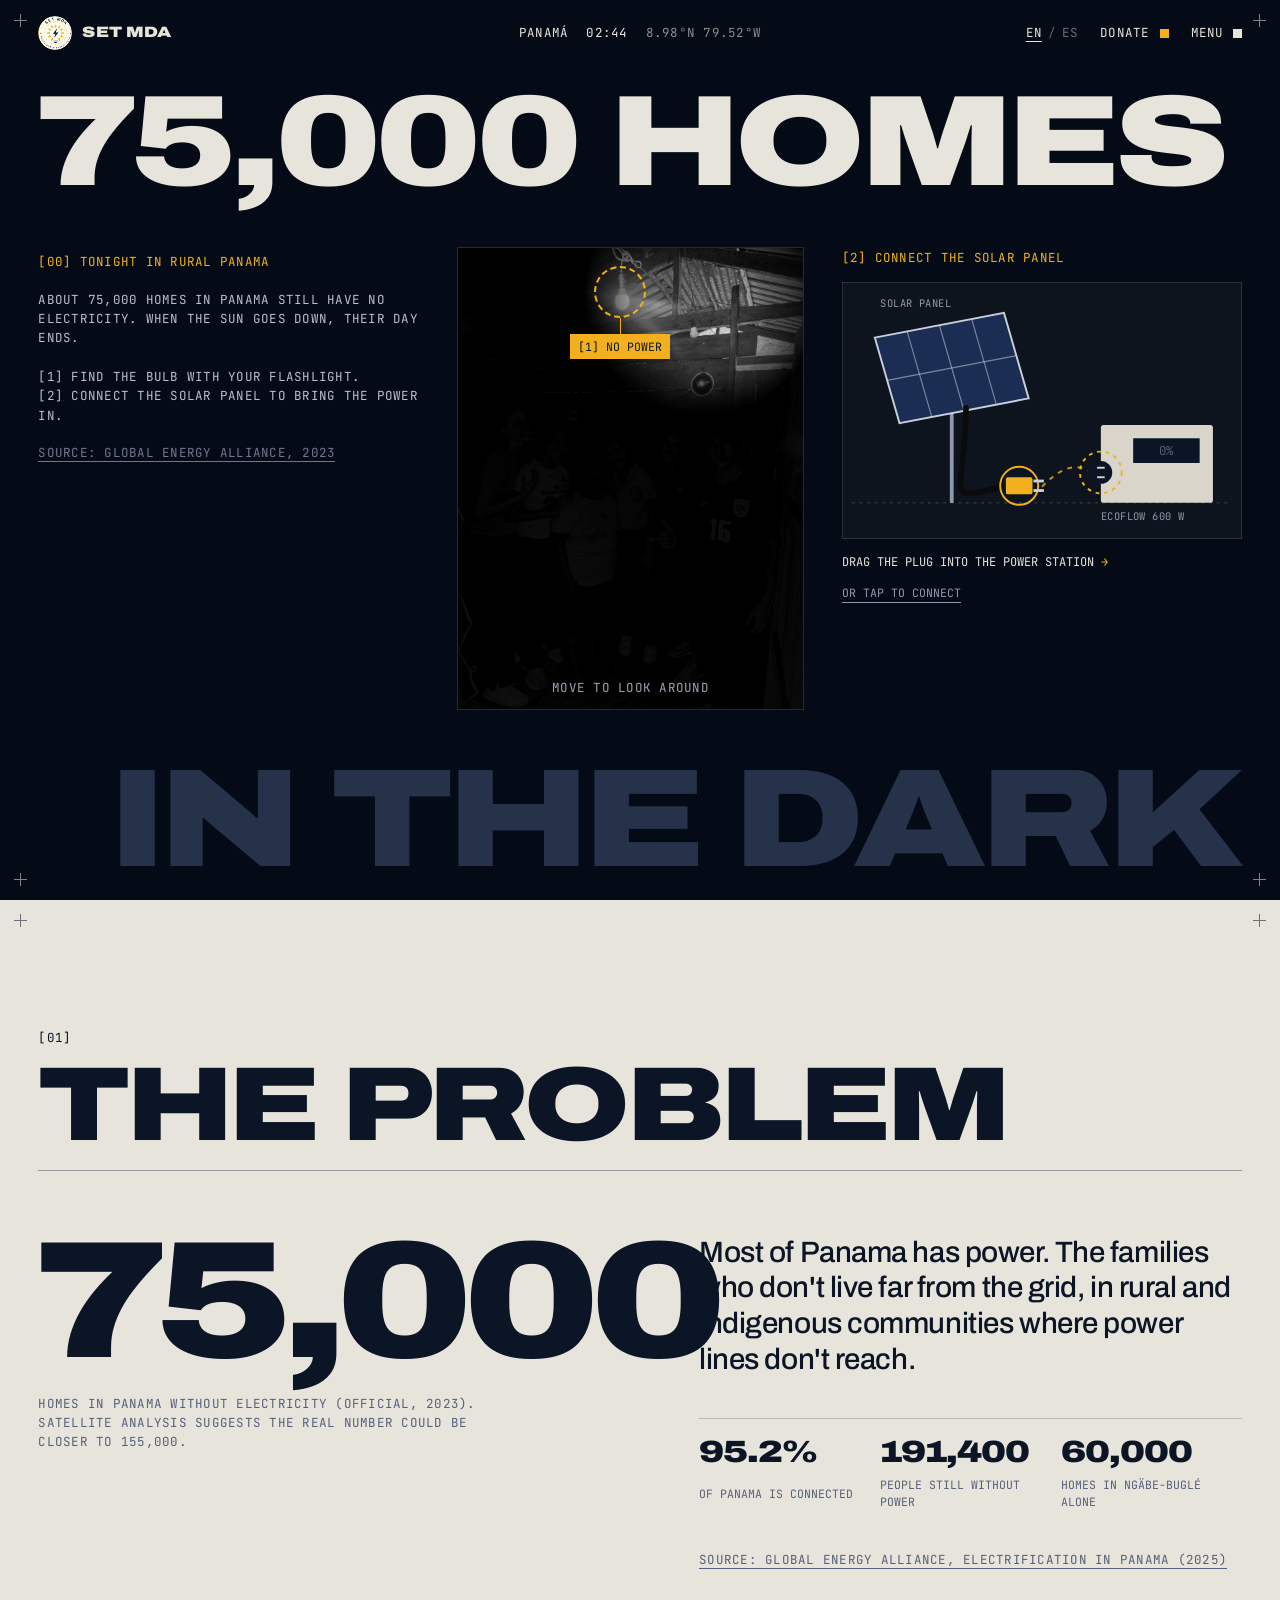
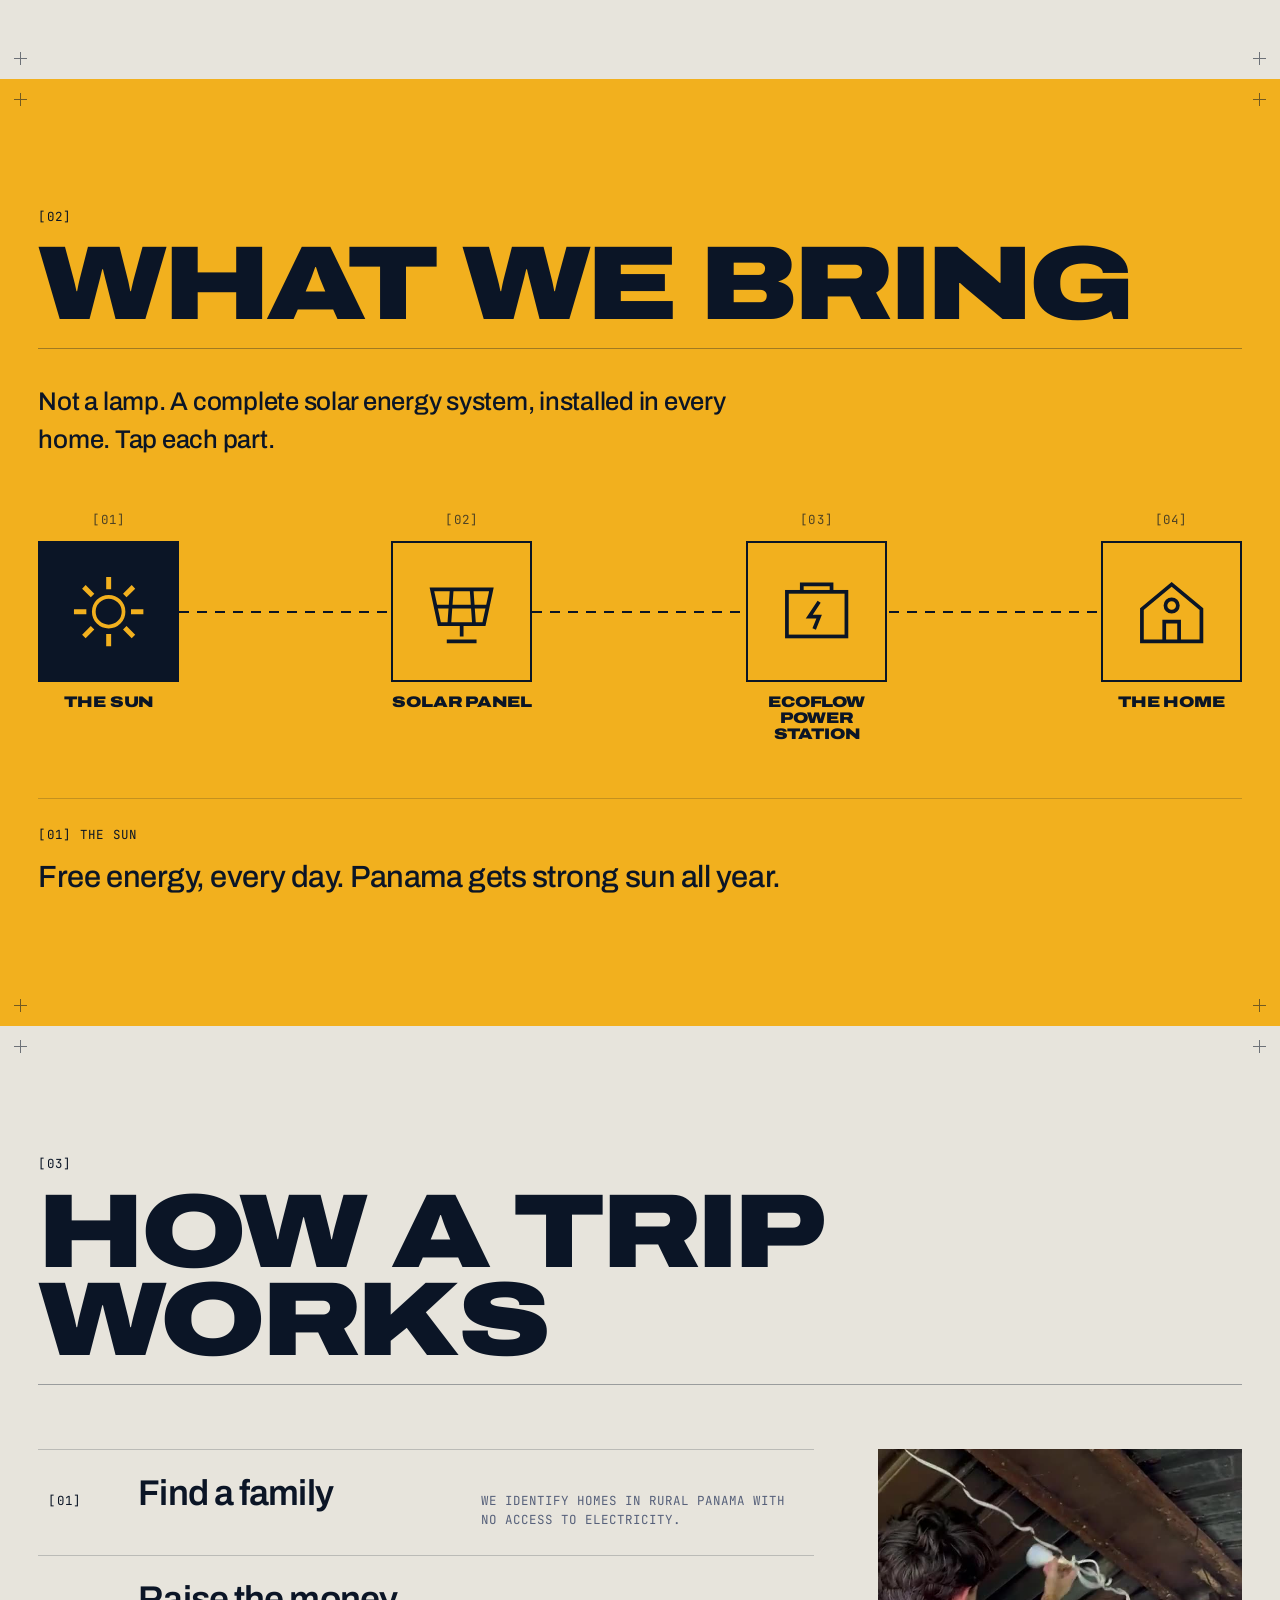
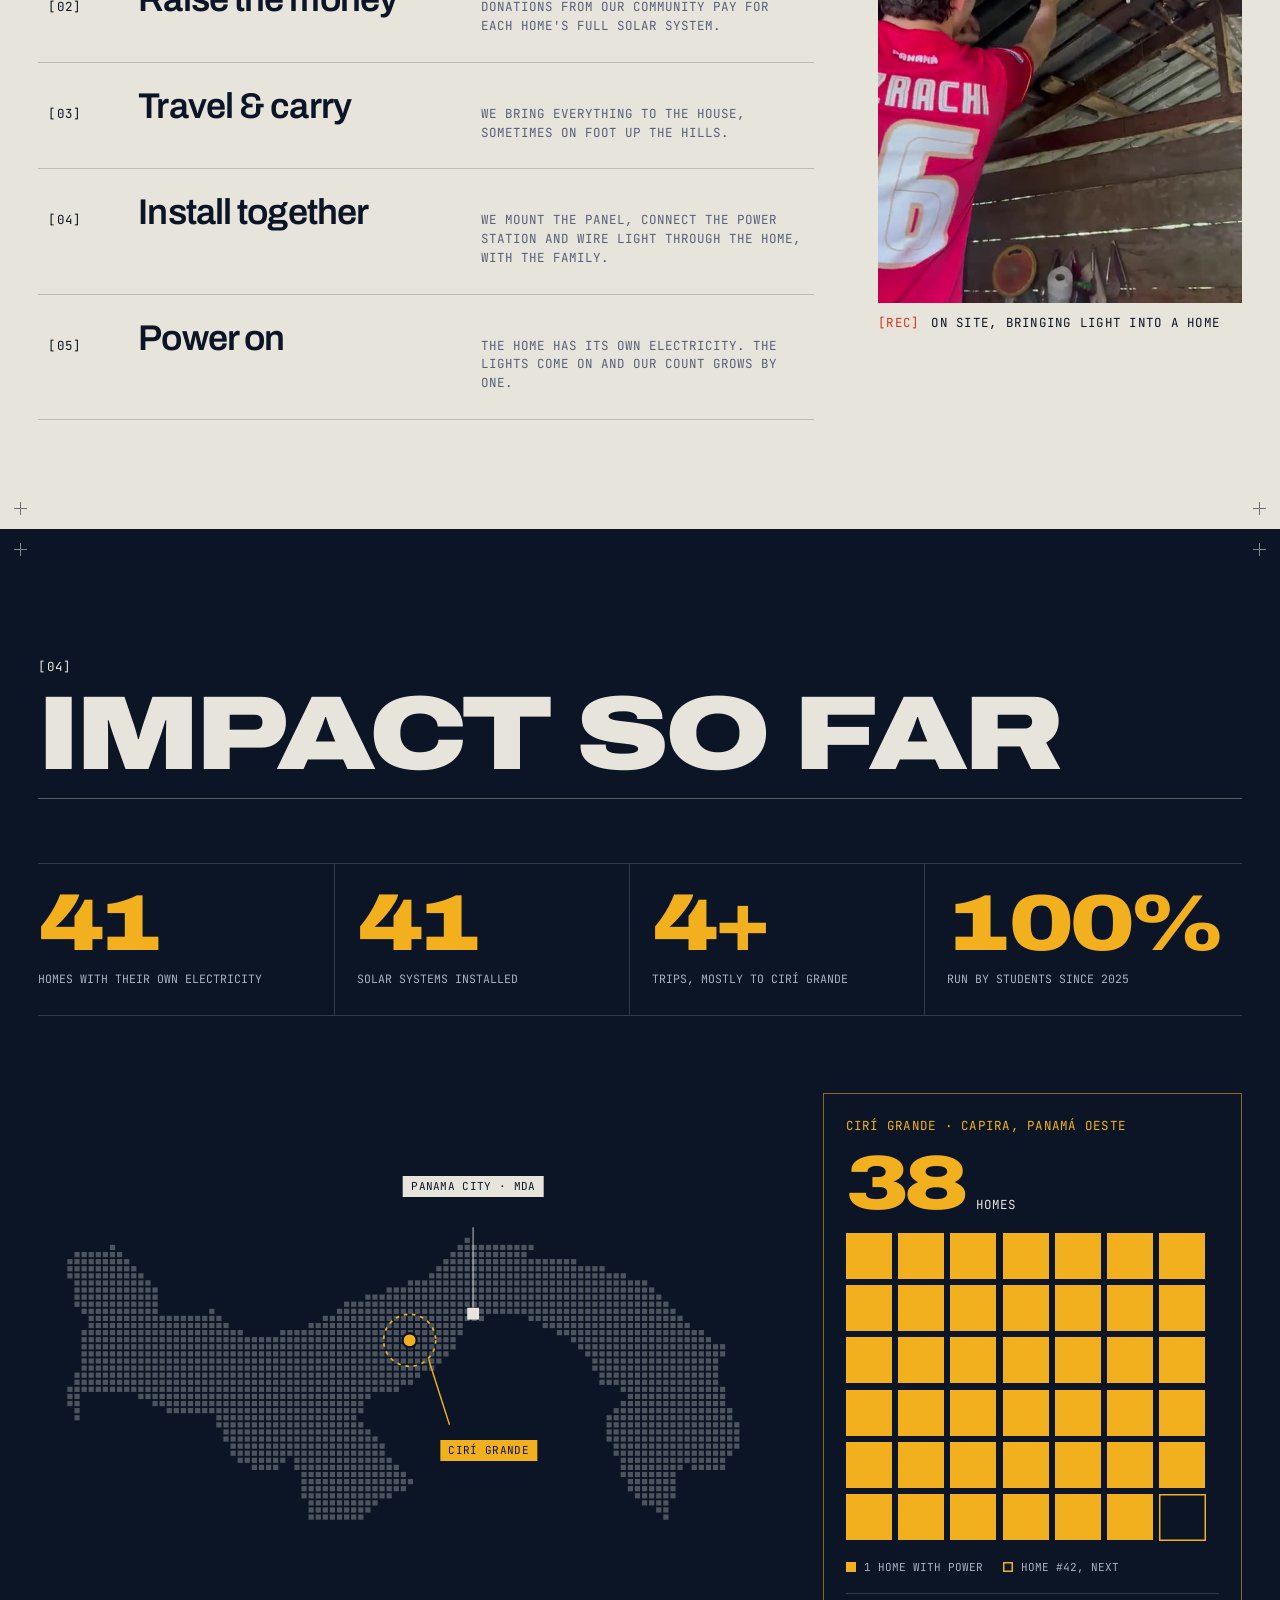
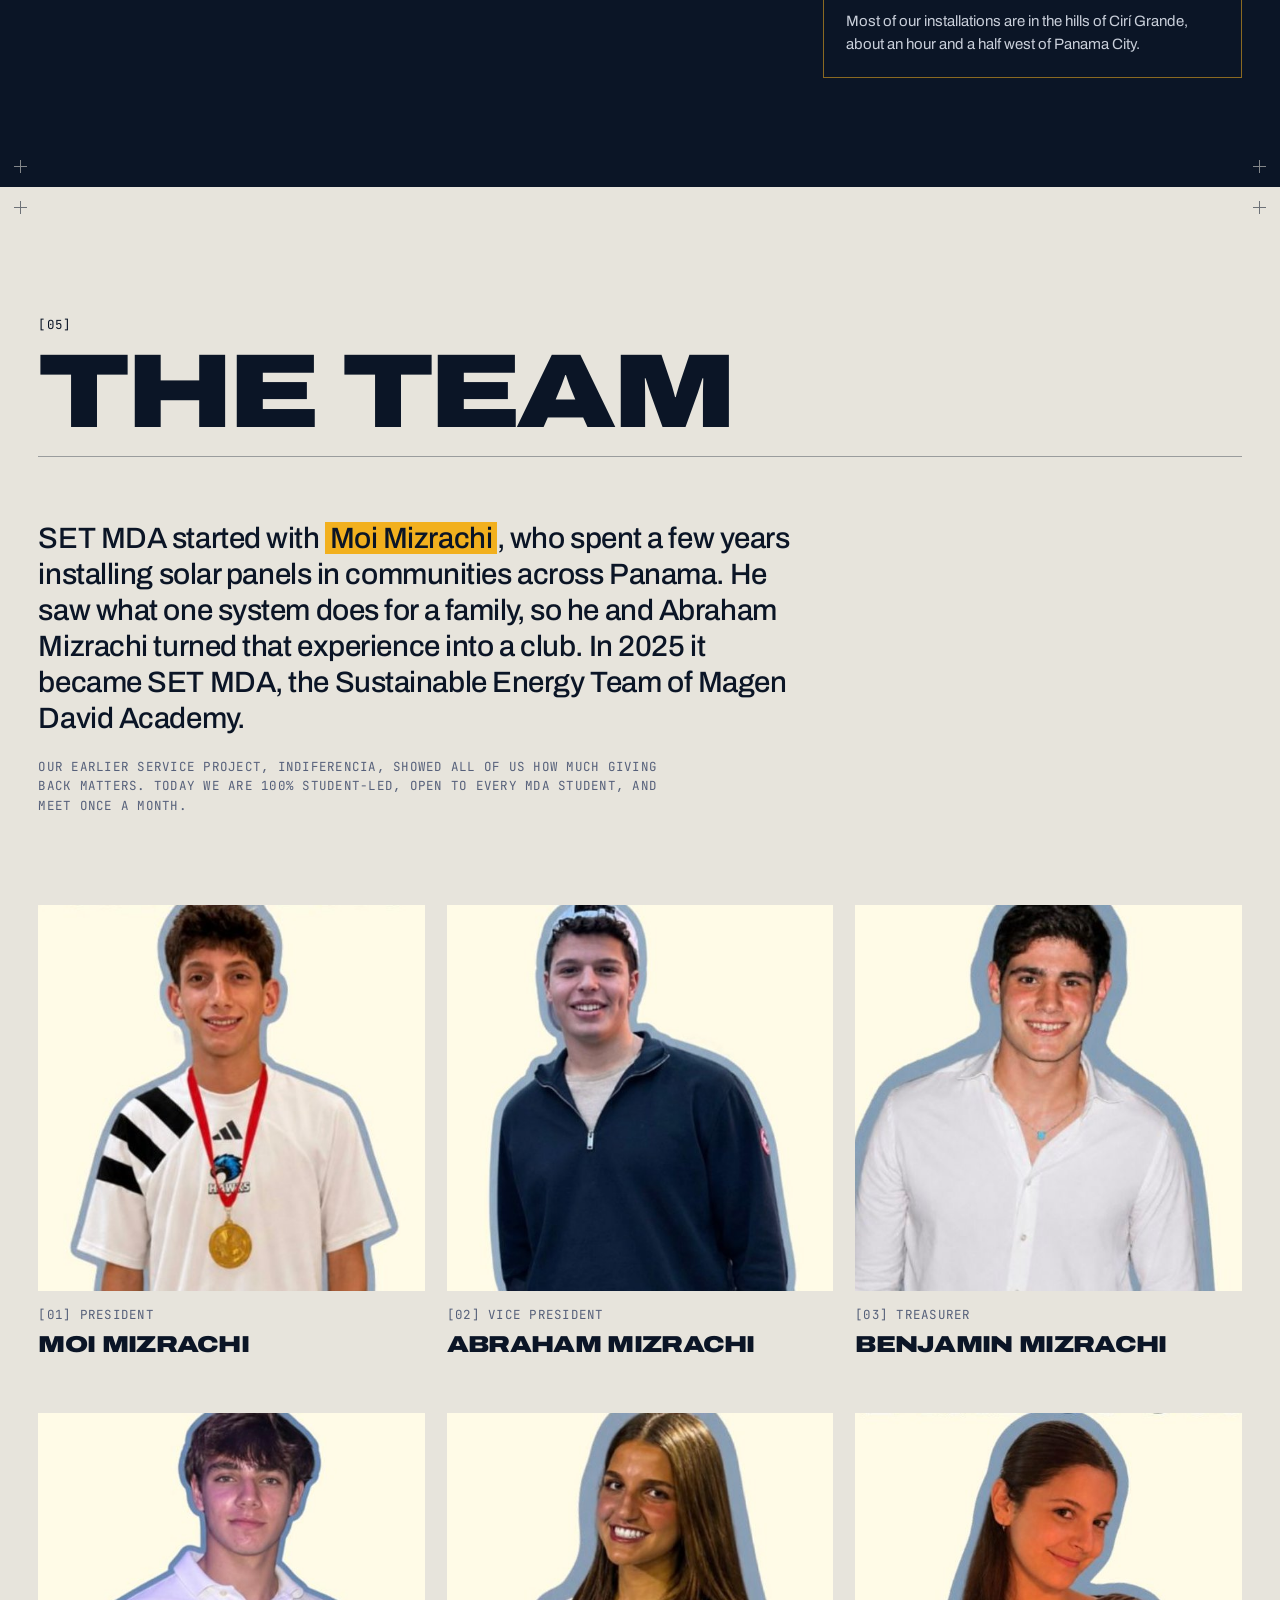
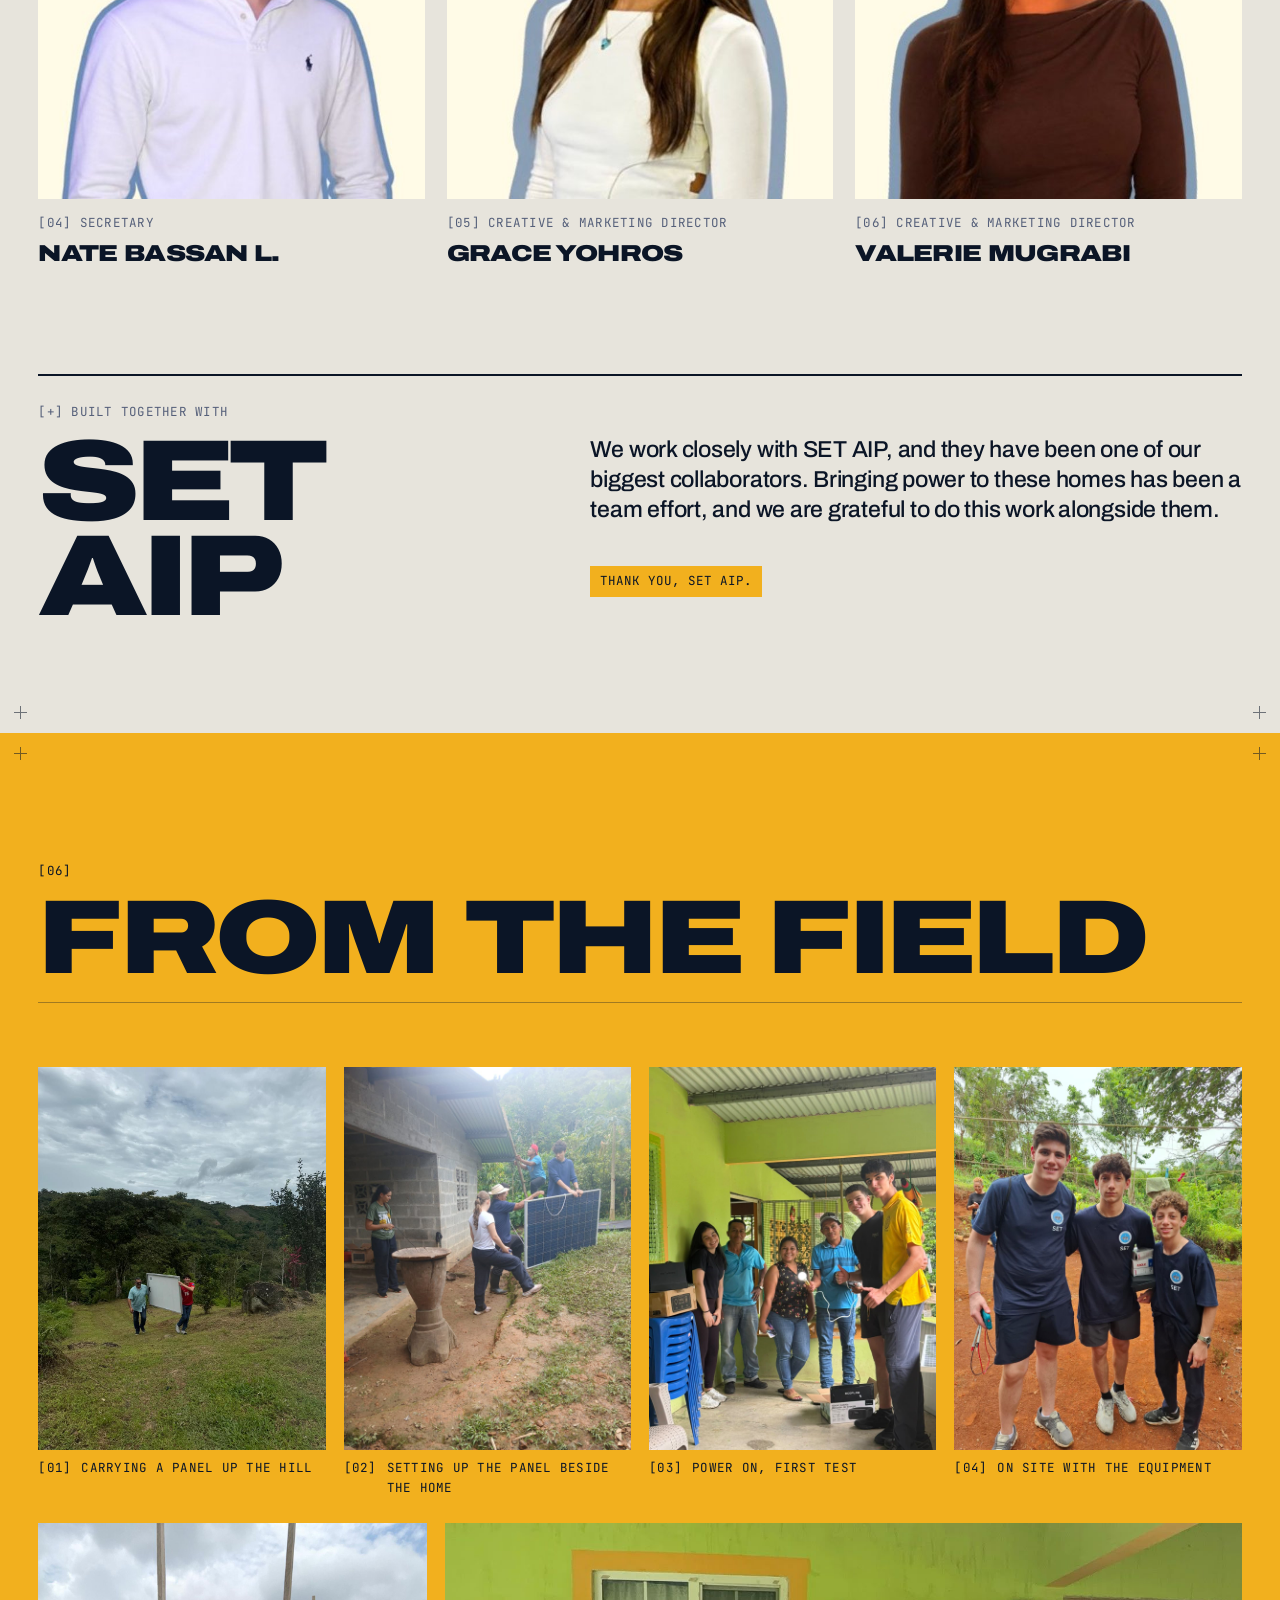
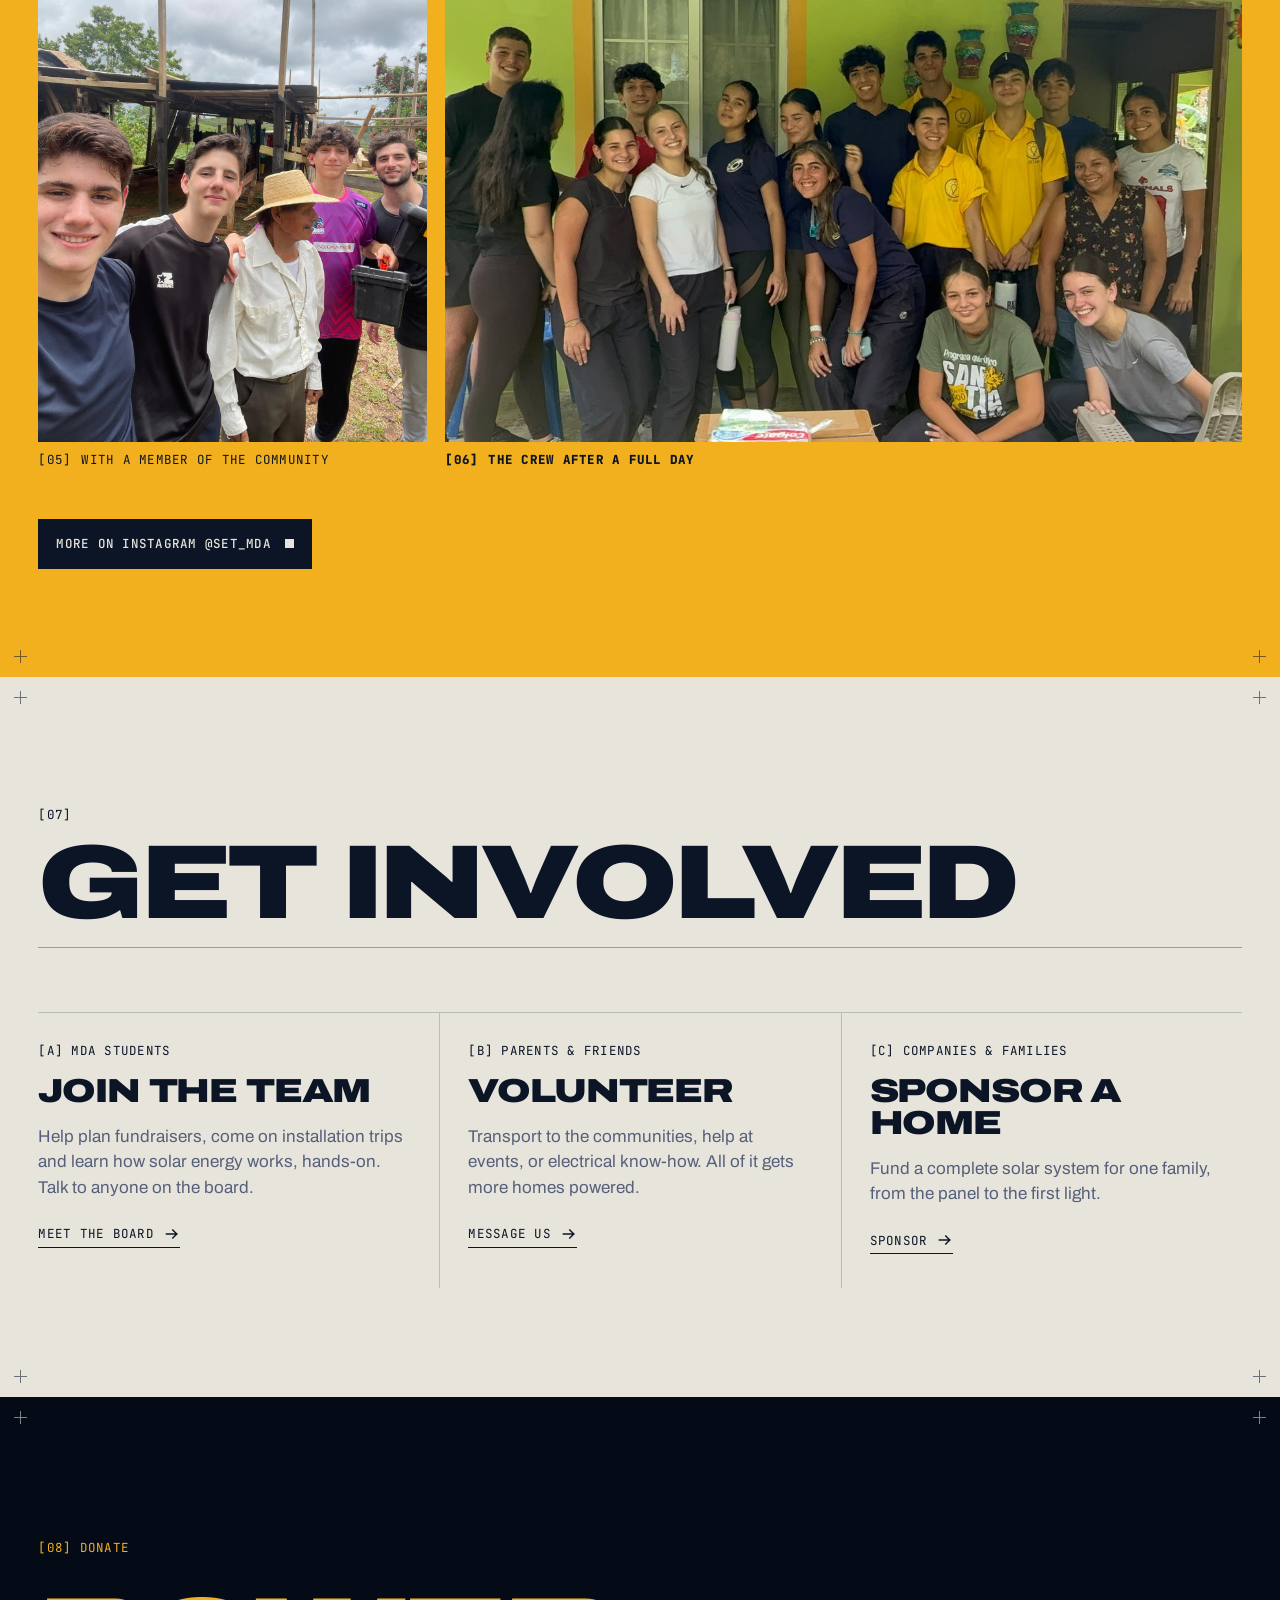
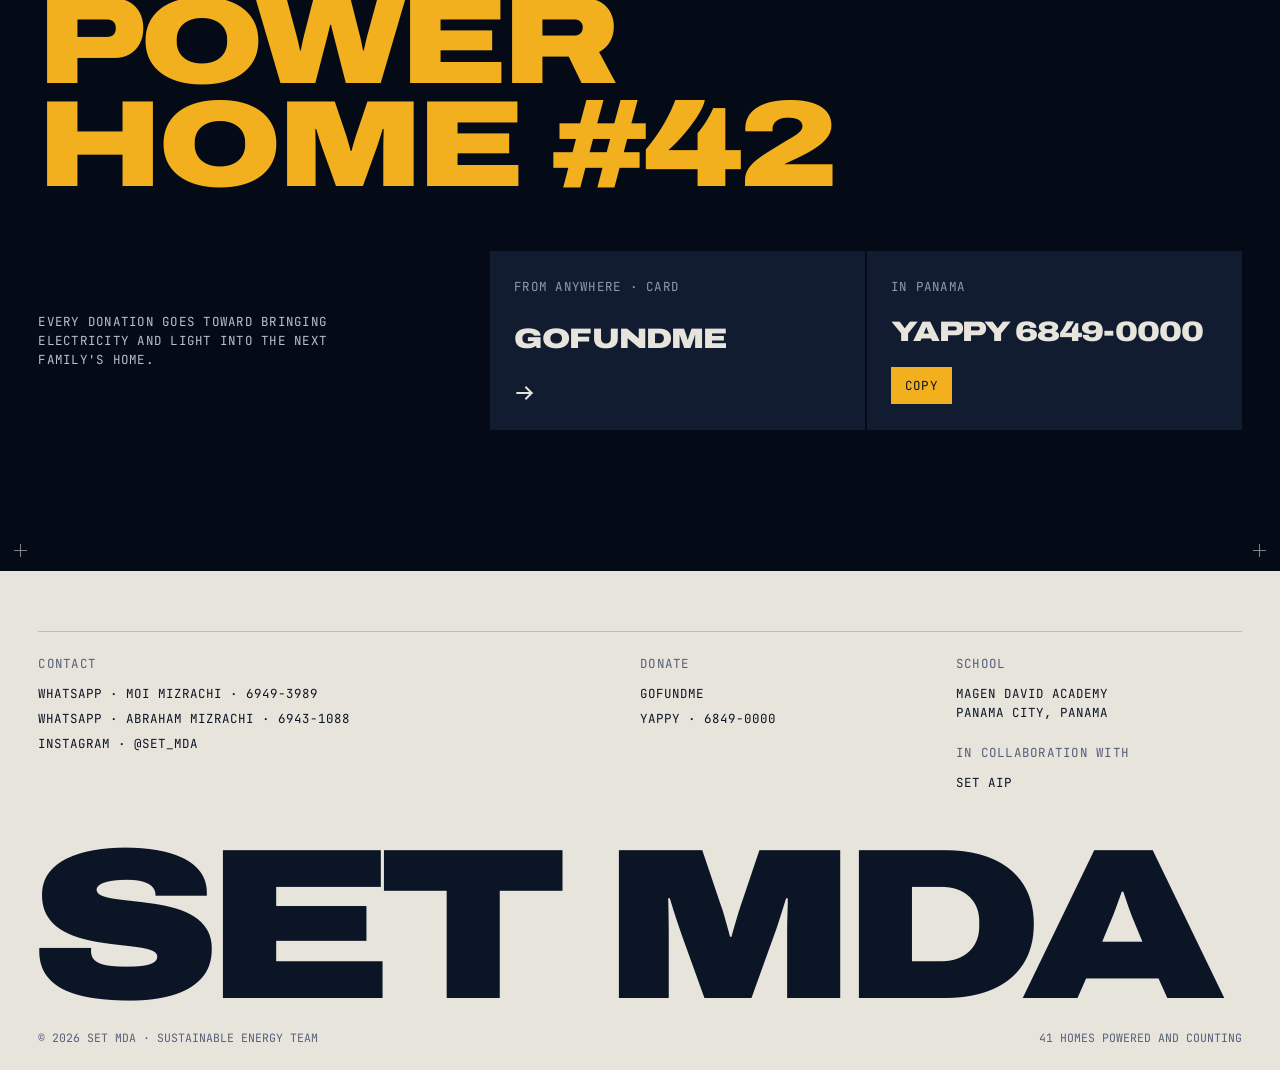
==== commit 11239baf: "Change Google title to SET MDA Updated title and Open Graph meta tags for clarity." ====
--- a/index.html
+++ b/index.html
@@ -3,9 +3,11 @@
 <head>
 <meta charset="utf-8">
 <meta name="viewport" content="width=device-width, initial-scale=1, viewport-fit=cover">
-<title>SET MDA · Sustainable Energy Team</title>
+<title>SET MDA</title>
 <meta name="description" content="SET MDA is a student-led team from Magen David Academy that brings solar energy and light into the homes of families without electricity in rural Panama.">
-<meta property="og:title" content="SET MDA · Sustainable Energy Team">
+<meta property="og:title" content="SET MDA">
+<meta property="og:site_name" content="SET MDA">
+<script type="application/ld+json">{"@context":"https://schema.org","@type":"WebSite","name":"SET MDA","url":"https://setmda-website.vercel.app/"}</script>
 <meta property="og:description" content="Student-led team from Magen David Academy bringing solar energy and light to families without electricity in rural Panama.">
 <meta property="og:type" content="website">
 <meta property="og:image" content="images/family-first-light.jpg">
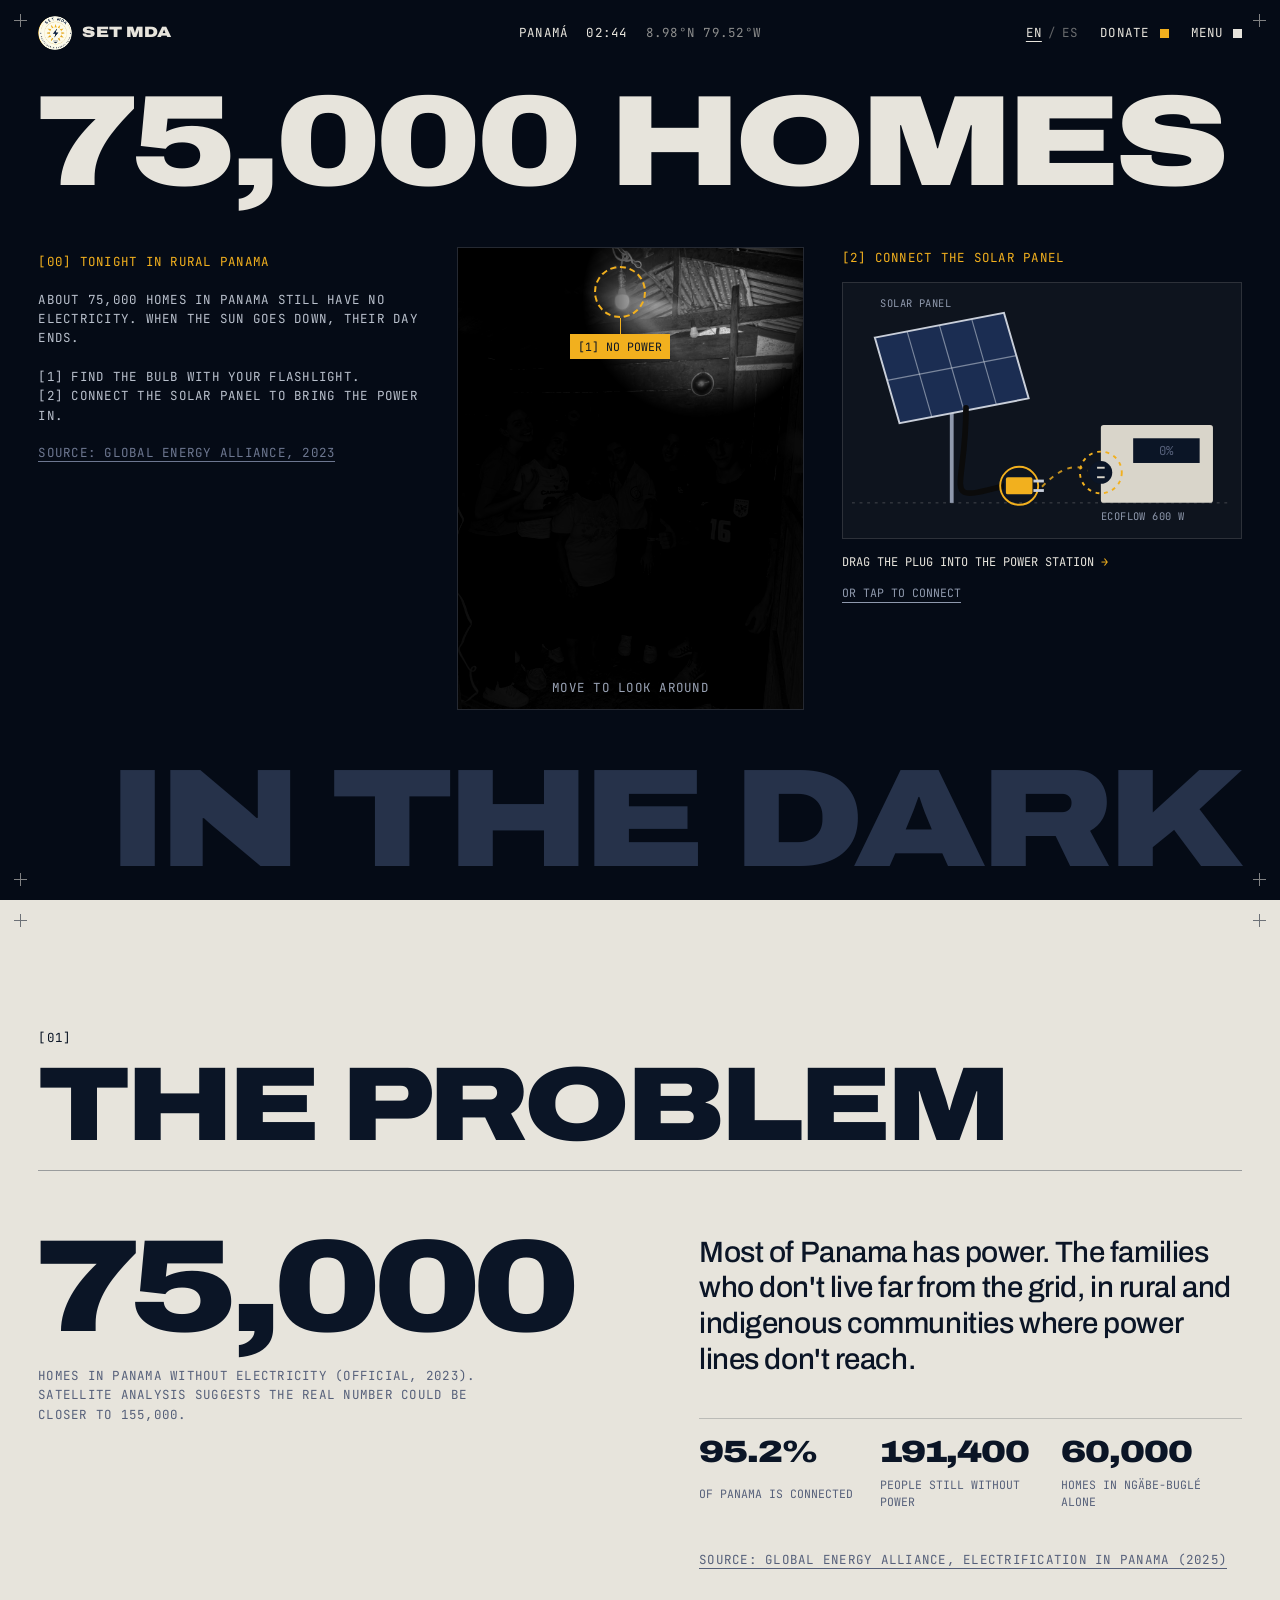
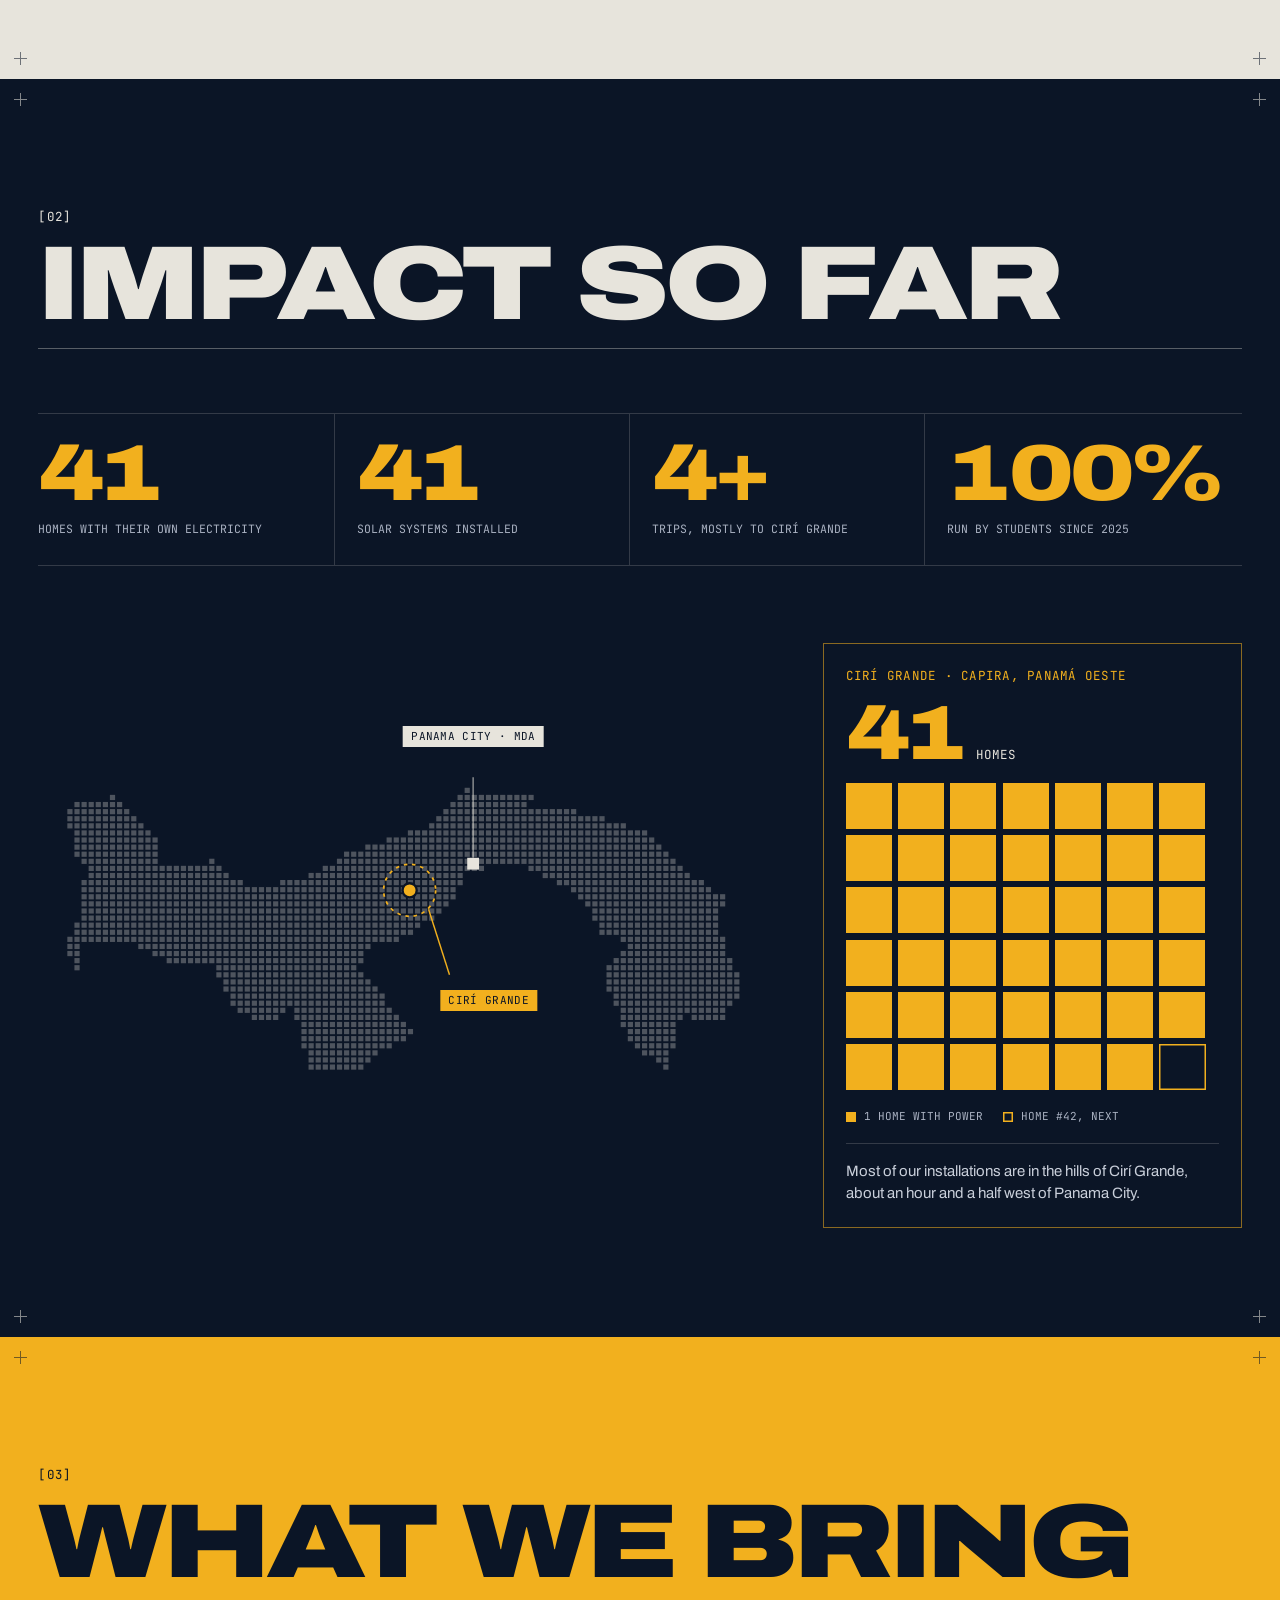
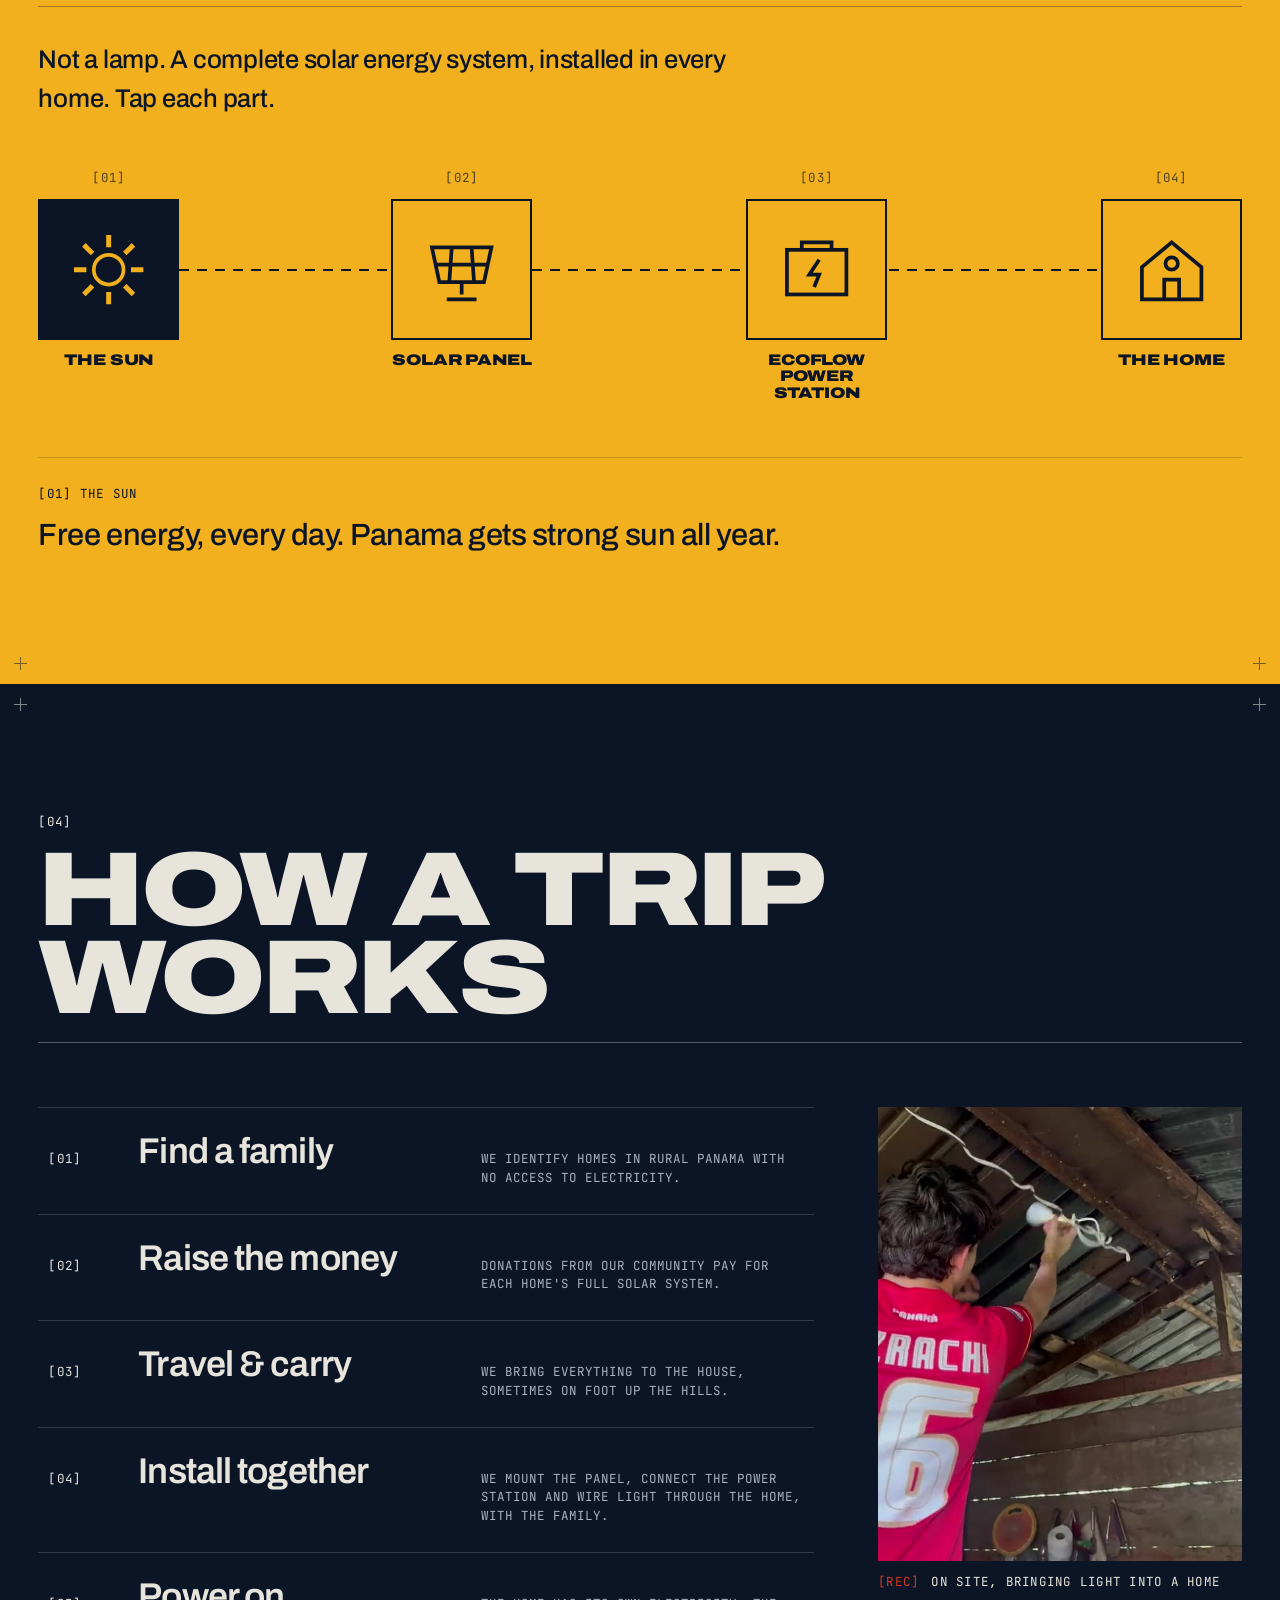
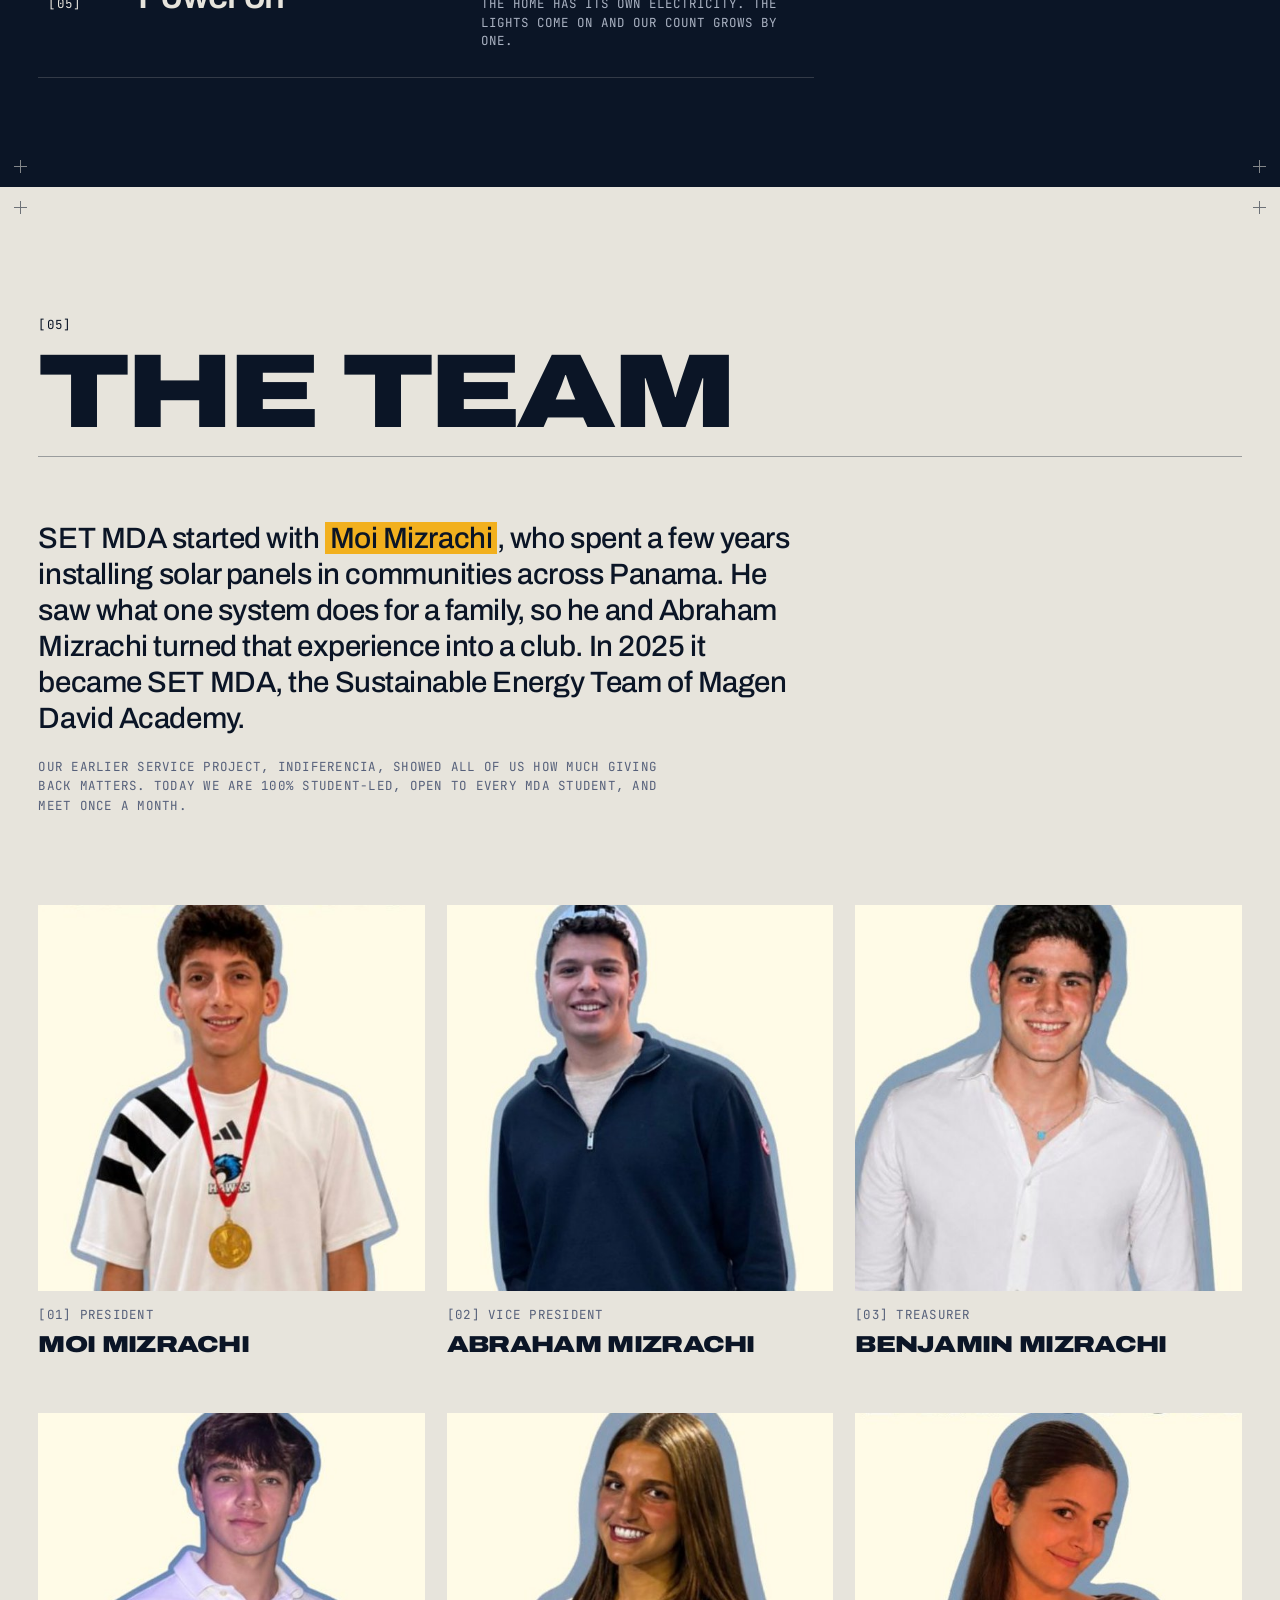
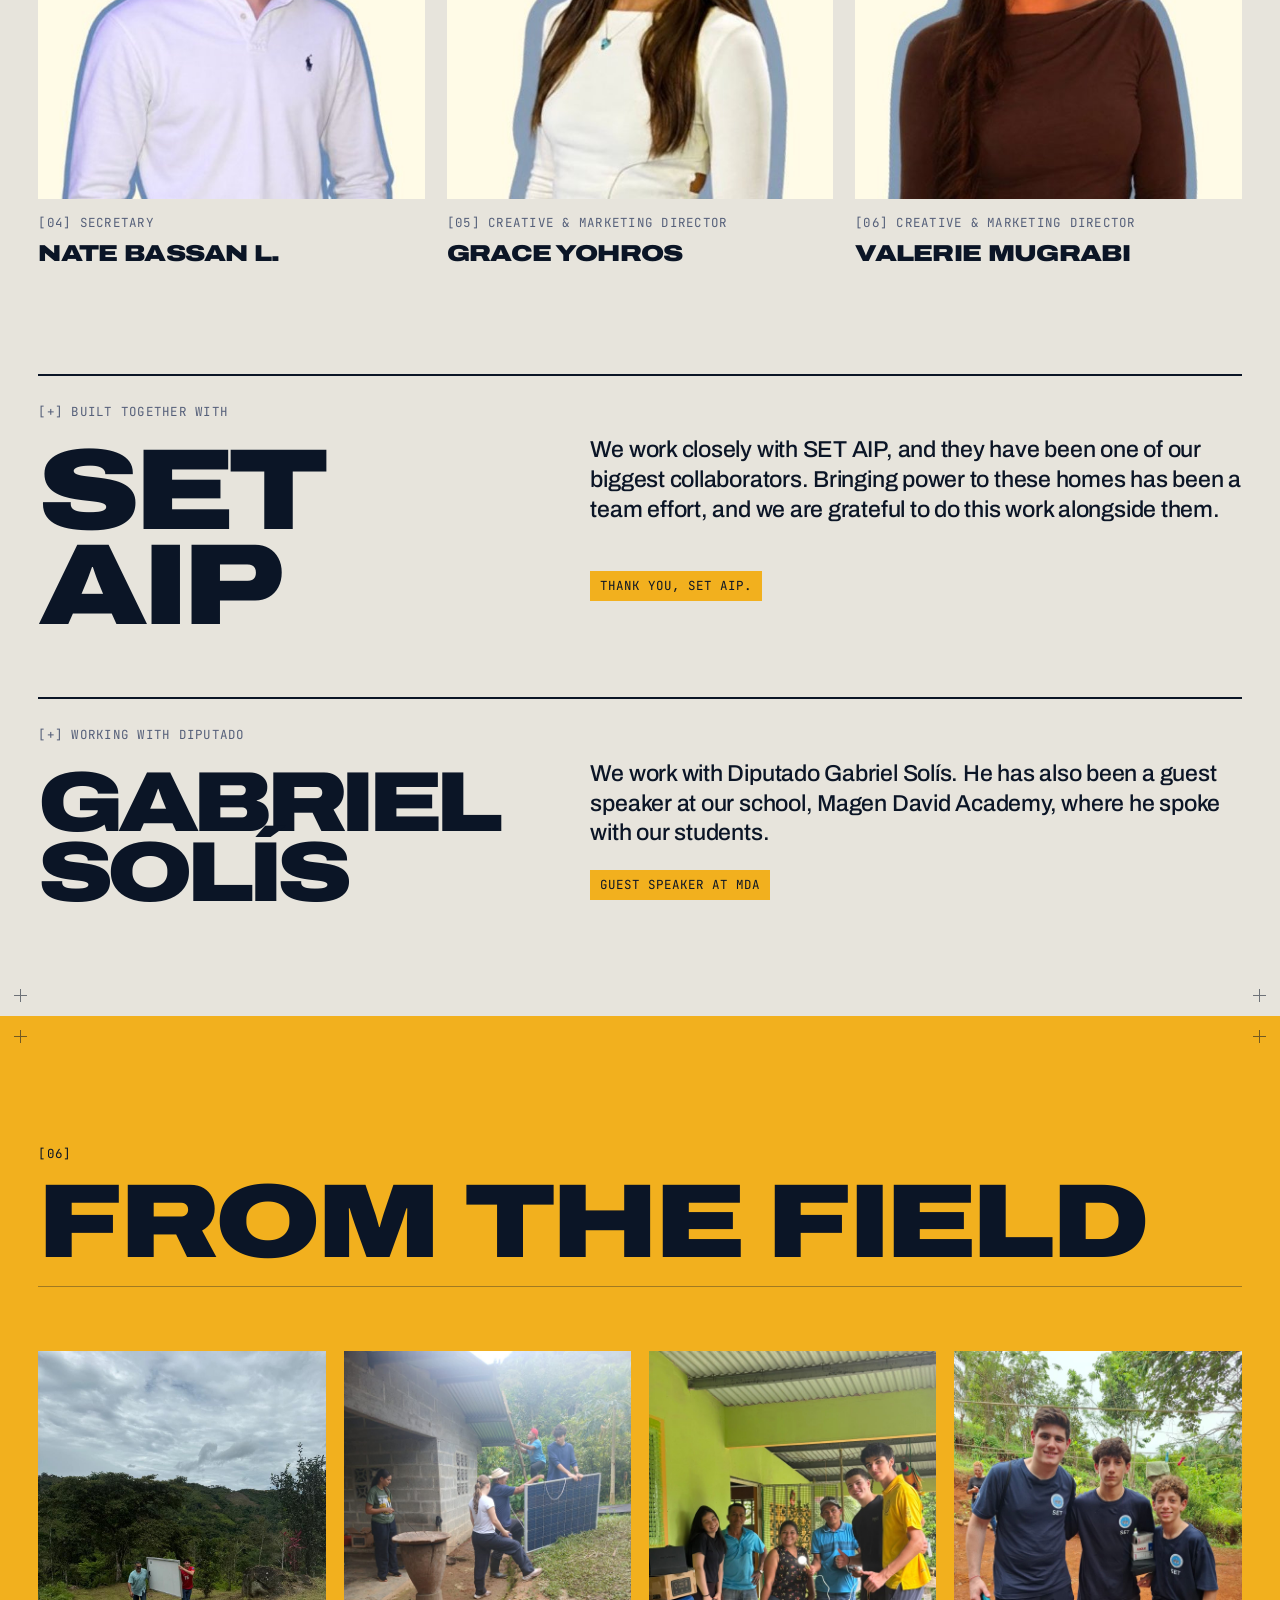
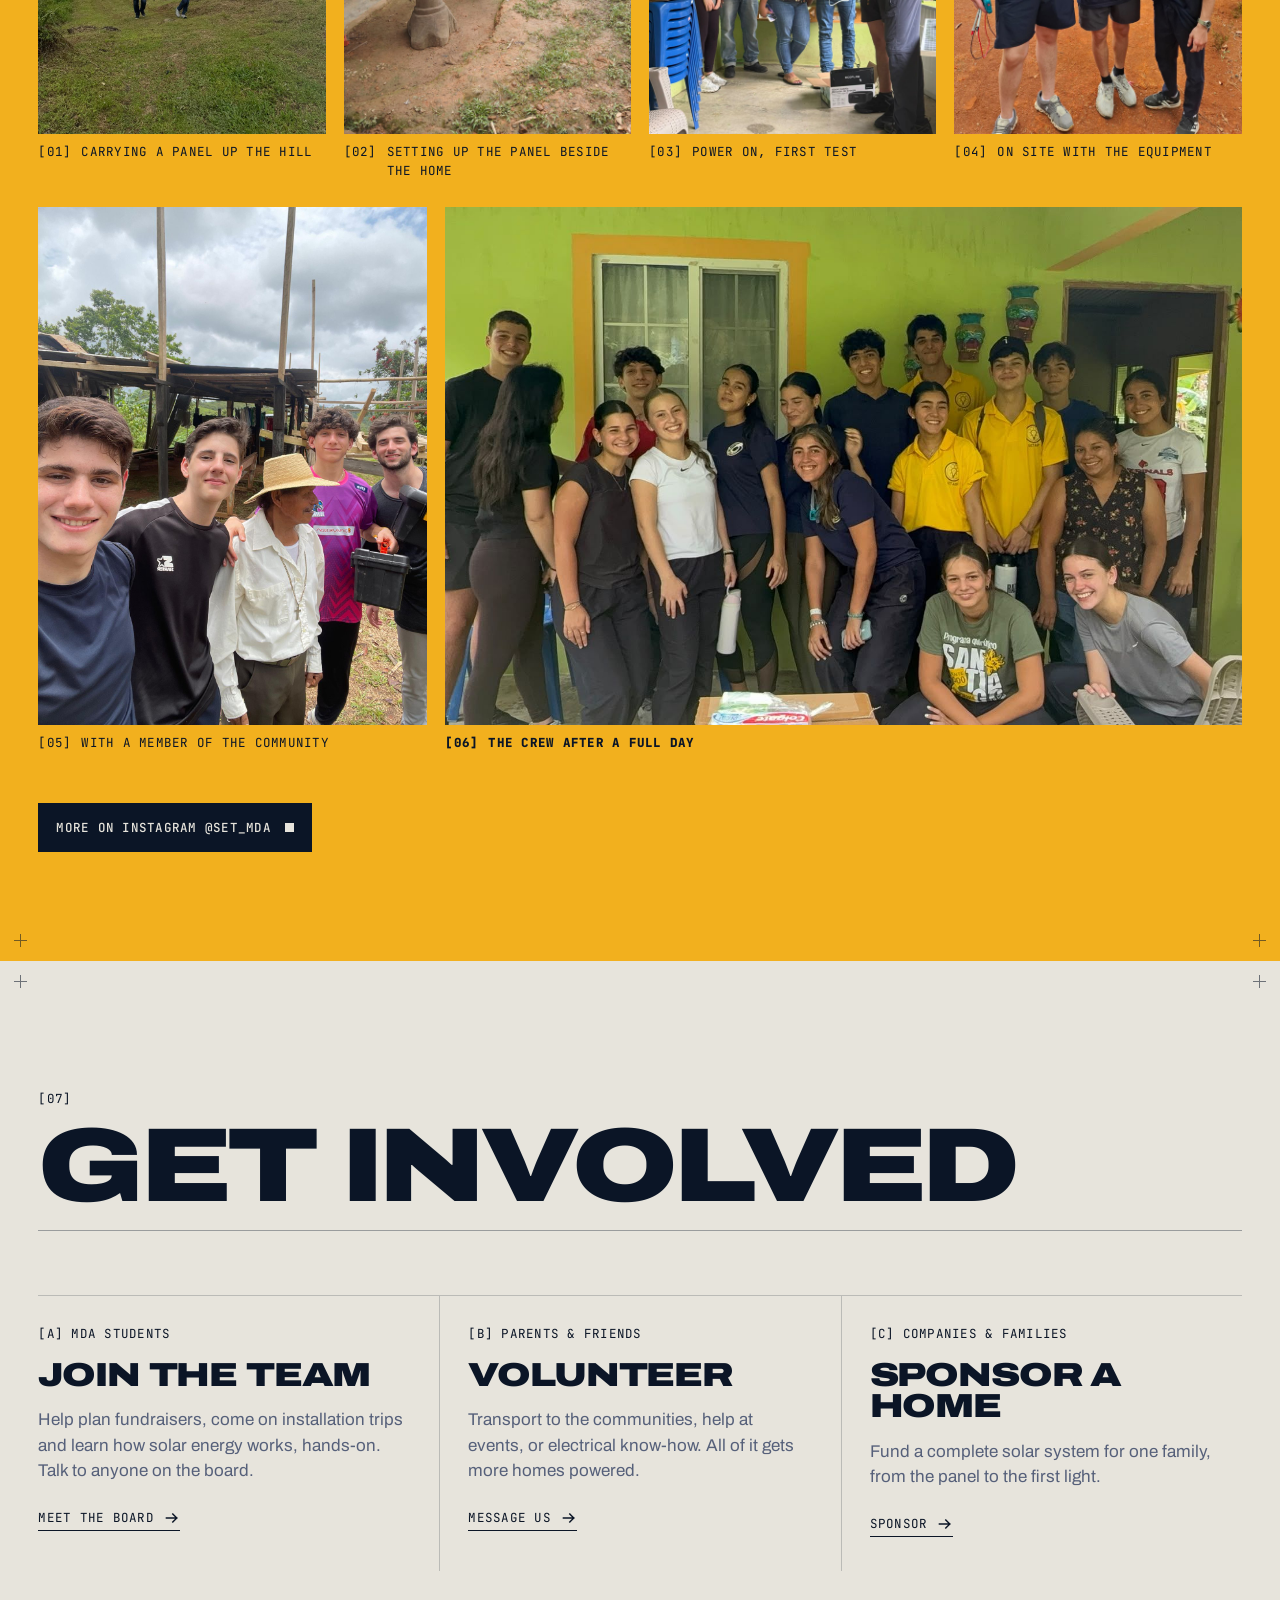
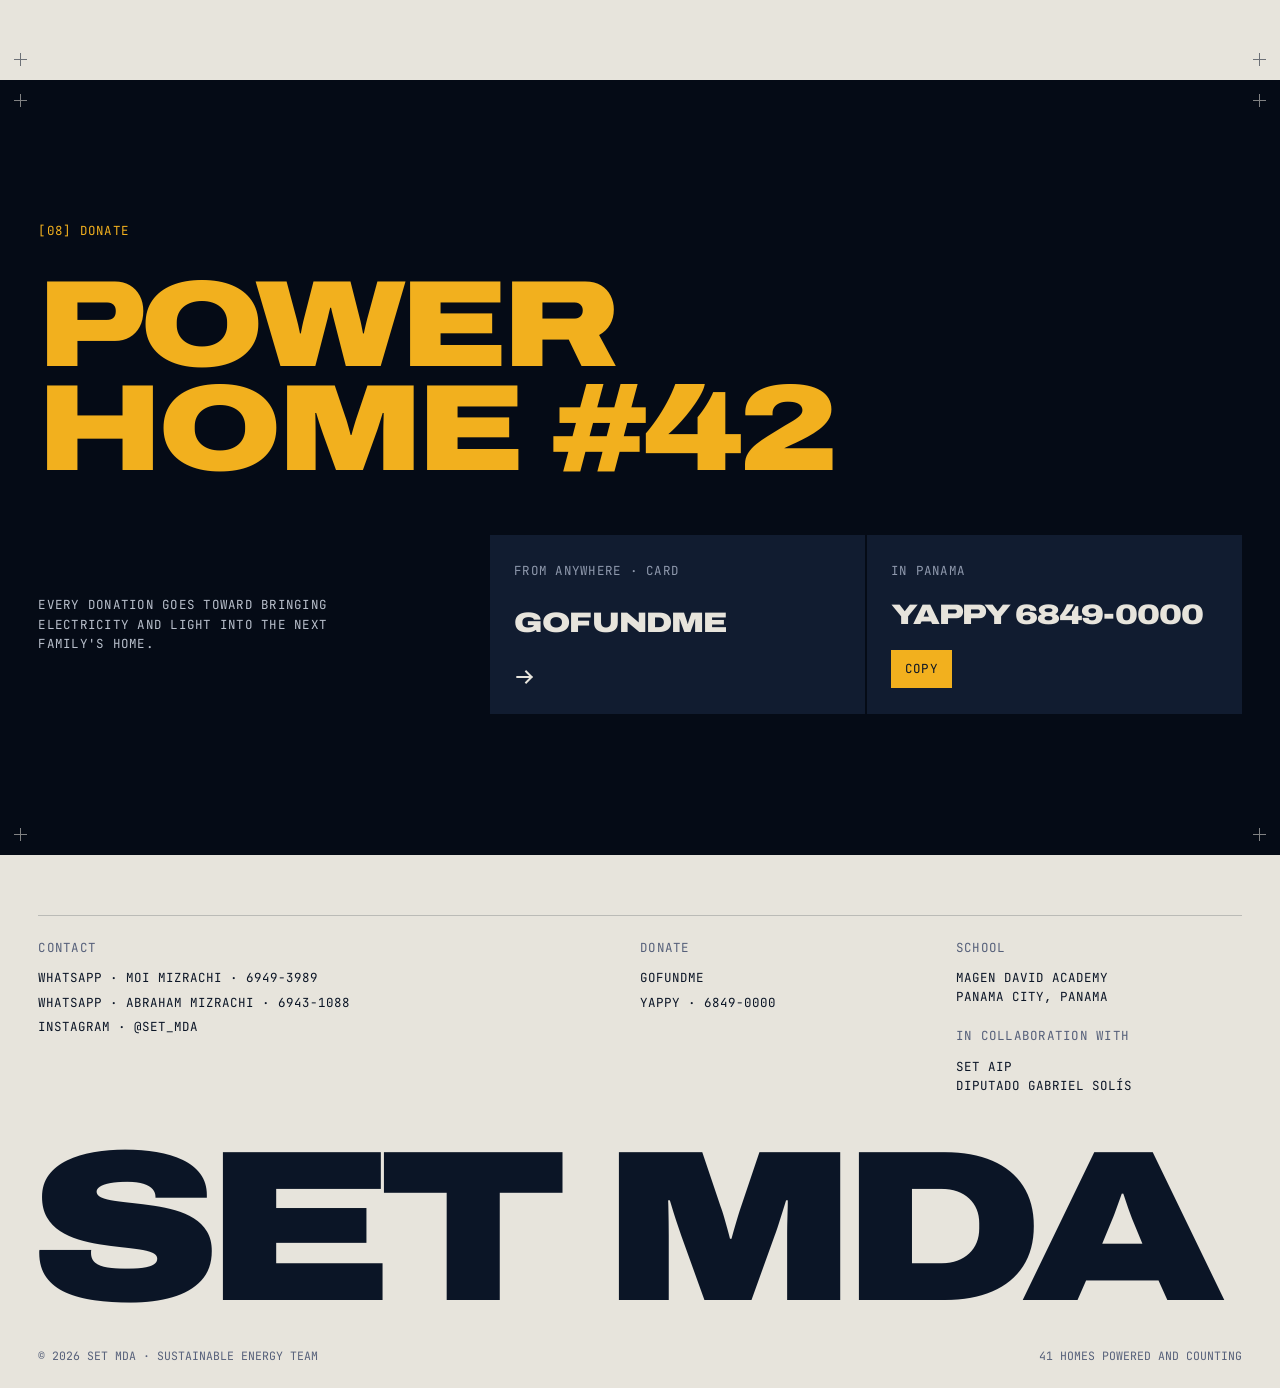
==== commit 1be8ab3c: "Fix overlapping text, move Impact up, add Diputado Gabriel Solís" ====
--- a/index.html
+++ b/index.html
@@ -26,6 +26,7 @@
 <link rel="preconnect" href="https://fonts.gstatic.com" crossorigin>
 <link rel="stylesheet" href="https://fonts.googleapis.com/css2?family=Archivo:wdth,wght@62..125,400..900&family=JetBrains+Mono:wght@400;500&display=swap">
 <link rel="stylesheet" href="styles.css">
+<link rel="stylesheet" href="fixes.css">
 </head>
 <body>
 
@@ -42,9 +43,9 @@
 <div class="menu" id="menu" hidden>
   <nav class="menu-links" aria-label="Main">
       <a href="#problem" style="--i:1"><span class="n">[01]</span><span class="w"><span class="en">THE PROBLEM</span><span class="es" lang="es">EL PROBLEMA</span></span></a>
-      <a href="#system" style="--i:2"><span class="n">[02]</span><span class="w"><span class="en">WHAT WE BRING</span><span class="es" lang="es">LO QUE LLEVAMOS</span></span></a>
-      <a href="#trip" style="--i:3"><span class="n">[03]</span><span class="w"><span class="en">HOW A TRIP WORKS</span><span class="es" lang="es">CÓMO ES UN VIAJE</span></span></a>
-      <a href="#impact" style="--i:4"><span class="n">[04]</span><span class="w"><span class="en">IMPACT</span><span class="es" lang="es">IMPACTO</span></span></a>
+      <a href="#impact" style="--i:2"><span class="n">[02]</span><span class="w"><span class="en">IMPACT</span><span class="es" lang="es">IMPACTO</span></span></a>
+      <a href="#system" style="--i:3"><span class="n">[03]</span><span class="w"><span class="en">WHAT WE BRING</span><span class="es" lang="es">LO QUE LLEVAMOS</span></span></a>
+      <a href="#trip" style="--i:4"><span class="n">[04]</span><span class="w"><span class="en">HOW A TRIP WORKS</span><span class="es" lang="es">CÓMO ES UN VIAJE</span></span></a>
       <a href="#team" style="--i:5"><span class="n">[05]</span><span class="w"><span class="en">THE TEAM</span><span class="es" lang="es">EL EQUIPO</span></span></a>
       <a href="#field" style="--i:6"><span class="n">[06]</span><span class="w"><span class="en">FROM THE FIELD</span><span class="es" lang="es">EN EL CAMPO</span></span></a>
       <a href="#help" style="--i:7"><span class="n">[07]</span><span class="w"><span class="en">GET INVOLVED</span><span class="es" lang="es">PARTICIPA</span></span></a>
@@ -137,10 +138,43 @@
     </div>
   </section>
 
-  <!-- 02 SYSTEM -->
+  <!-- 02 IMPACT -->
+  <section class="sec navy-sec" id="impact">
+    <i class="x x1"></i><i class="x x2"></i><i class="x x3"></i><i class="x x4"></i>
+    <div class="sec-head"><span class="idx">[02]</span><h2 class="title"><span class="en">IMPACT SO FAR</span><span class="es" lang="es">IMPACTO HASTA HOY</span></h2><span class="rule"></span></div>
+    <div class="counts">
+      <div class="count"><b data-count="41">41</b><span><span class="en">HOMES WITH THEIR OWN ELECTRICITY</span><span class="es" lang="es">HOGARES CON ELECTRICIDAD PROPIA</span></span></div>
+      <div class="count"><b data-count="41">41</b><span><span class="en">SOLAR SYSTEMS INSTALLED</span><span class="es" lang="es">SISTEMAS SOLARES INSTALADOS</span></span></div>
+      <div class="count"><b>4+</b><span><span class="en">TRIPS, MOSTLY TO CIRÍ GRANDE</span><span class="es" lang="es">VIAJES, SOBRE TODO A CIRÍ GRANDE</span></span></div>
+      <div class="count"><b>100%</b><span><span class="en">RUN BY STUDENTS SINCE 2025</span><span class="es" lang="es">DIRIGIDO POR ESTUDIANTES DESDE 2025</span></span></div>
+    </div>
+    <div class="where-grid">
+      <div class="map-wrap">
+        <svg class="map" viewBox="0 0 620 285" role="img" aria-label="Map of Panama showing Panama City and Cirí Grande">
+  <g class="cells" id="map-cells"></g>
+  <circle class="ciri-ring" cx="314.3" cy="108.5" r="22"/>
+  <circle class="ciri-pin" cx="314.3" cy="108.5" r="6"/>
+  <polyline class="lead" points="330.3,124.5 348.0,180.0"/>
+  <rect class="pc-pin" x="363.0" y="81.0" width="10" height="10"/>
+  <line class="lead pc" x1="368.0" y1="81.0" x2="368.0" y2="13.0"/>
+</svg>
+        <p class="map-tag pc" style="left:59.35%;top:4.56%"><span class="en">PANAMA CITY · MDA</span><span class="es" lang="es">CIUDAD DE PANAMÁ · MDA</span></p>
+        <p class="map-tag ciri" style="left:56.13%;top:63.16%">CIRÍ GRANDE</p>
+      </div>
+      <div class="homes-card" id="homes-card">
+        <p class="idx"><span class="en">CIRÍ GRANDE · CAPIRA, PANAMÁ OESTE</span><span class="es" lang="es">CIRÍ GRANDE · CAPIRA, PANAMÁ OESTE</span></p>
+        <p class="homes-big"><b id="home-count">41</b><span><span class="en">HOMES</span><span class="es" lang="es">HOGARES</span></span></p>
+        <div class="homes-grid" aria-hidden="true"><i style="--d:0ms"></i><i style="--d:40ms"></i><i style="--d:80ms"></i><i style="--d:120ms"></i><i style="--d:160ms"></i><i style="--d:200ms"></i><i style="--d:240ms"></i><i style="--d:280ms"></i><i style="--d:320ms"></i><i style="--d:360ms"></i><i style="--d:400ms"></i><i style="--d:440ms"></i><i style="--d:480ms"></i><i style="--d:520ms"></i><i style="--d:560ms"></i><i style="--d:600ms"></i><i style="--d:640ms"></i><i style="--d:680ms"></i><i style="--d:720ms"></i><i style="--d:760ms"></i><i style="--d:800ms"></i><i style="--d:840ms"></i><i style="--d:880ms"></i><i style="--d:920ms"></i><i style="--d:960ms"></i><i style="--d:1000ms"></i><i style="--d:1040ms"></i><i style="--d:1080ms"></i><i style="--d:1120ms"></i><i style="--d:1160ms"></i><i style="--d:1200ms"></i><i style="--d:1240ms"></i><i style="--d:1280ms"></i><i style="--d:1320ms"></i><i style="--d:1360ms"></i><i style="--d:1400ms"></i><i style="--d:1440ms"></i><i style="--d:1480ms"></i><i style="--d:1520ms"></i><i style="--d:1560ms"></i><i style="--d:1600ms"></i><i class="next"></i></div>
+        <p class="homes-key"><span><i></i><span class="en">1 HOME WITH POWER</span><span class="es" lang="es">1 HOGAR CON ENERGÍA</span></span><span><i class="next"></i><span class="en">HOME #42, NEXT</span><span class="es" lang="es">HOGAR #42, EL PRÓXIMO</span></span></p>
+        <p class="homes-note"><span class="en">Most of our installations are in the hills of Cirí Grande, about an hour and a half west of Panama City.</span><span class="es" lang="es">La mayoría de nuestras instalaciones están en las montañas de Cirí Grande, a una hora y media al oeste de la Ciudad de Panamá.</span></p>
+      </div>
+    </div>
+  </section>
+
+  <!-- 03 SYSTEM -->
   <section class="sec gold-sec" id="system">
     <i class="x x1"></i><i class="x x2"></i><i class="x x3"></i><i class="x x4"></i>
-    <div class="sec-head"><span class="idx">[02]</span><h2 class="title"><span class="en">WHAT WE BRING</span><span class="es" lang="es">LO QUE LLEVAMOS</span></h2><span class="rule"></span></div>
+    <div class="sec-head"><span class="idx">[03]</span><h2 class="title"><span class="en">WHAT WE BRING</span><span class="es" lang="es">LO QUE LLEVAMOS</span></h2><span class="rule"></span></div>
     <p class="sec-sub"><span class="en">Not a lamp. A complete solar energy system, installed in every home. Tap each part.</span><span class="es" lang="es">No es una lámpara. Es un sistema de energía solar completo, instalado en cada hogar. Toca cada parte.</span></p>
     <div class="system" id="system-diagram">
         <button class="node" type="button" data-node="sun" aria-pressed="true">
@@ -175,10 +209,10 @@
     </div>
   </section>
 
-  <!-- 03 TRIP -->
-  <section class="sec paper" id="trip">
-    <i class="x x1"></i><i class="x x2"></i><i class="x x3"></i><i class="x x4"></i>
-    <div class="sec-head"><span class="idx">[03]</span><h2 class="title"><span class="en">HOW A TRIP WORKS</span><span class="es" lang="es">CÓMO ES UN VIAJE</span></h2><span class="rule"></span></div>
+  <!-- 04 TRIP -->
+  <section class="sec navy-sec" id="trip">
+    <i class="x x1"></i><i class="x x2"></i><i class="x x3"></i><i class="x x4"></i>
+    <div class="sec-head"><span class="idx">[04]</span><h2 class="title"><span class="en">HOW A TRIP WORKS</span><span class="es" lang="es">CÓMO ES UN VIAJE</span></h2><span class="rule"></span></div>
     <div class="trip">
       <ol class="rows">
         <li class="row rv">
@@ -214,39 +248,6 @@
     </div>
   </section>
 
-  <!-- 04 IMPACT -->
-  <section class="sec navy-sec" id="impact">
-    <i class="x x1"></i><i class="x x2"></i><i class="x x3"></i><i class="x x4"></i>
-    <div class="sec-head"><span class="idx">[04]</span><h2 class="title"><span class="en">IMPACT SO FAR</span><span class="es" lang="es">IMPACTO HASTA HOY</span></h2><span class="rule"></span></div>
-    <div class="counts">
-      <div class="count"><b data-count="41">41</b><span><span class="en">HOMES WITH THEIR OWN ELECTRICITY</span><span class="es" lang="es">HOGARES CON ELECTRICIDAD PROPIA</span></span></div>
-      <div class="count"><b data-count="41">41</b><span><span class="en">SOLAR SYSTEMS INSTALLED</span><span class="es" lang="es">SISTEMAS SOLARES INSTALADOS</span></span></div>
-      <div class="count"><b>4+</b><span><span class="en">TRIPS, MOSTLY TO CIRÍ GRANDE</span><span class="es" lang="es">VIAJES, SOBRE TODO A CIRÍ GRANDE</span></span></div>
-      <div class="count"><b>100%</b><span><span class="en">RUN BY STUDENTS SINCE 2025</span><span class="es" lang="es">DIRIGIDO POR ESTUDIANTES DESDE 2025</span></span></div>
-    </div>
-    <div class="where-grid">
-      <div class="map-wrap">
-        <svg class="map" viewBox="0 0 620 285" role="img" aria-label="Map of Panama showing Panama City and Cirí Grande">
-  <g class="cells" id="map-cells"></g>
-  <circle class="ciri-ring" cx="314.3" cy="108.5" r="22"/>
-  <circle class="ciri-pin" cx="314.3" cy="108.5" r="6"/>
-  <polyline class="lead" points="330.3,124.5 348.0,180.0"/>
-  <rect class="pc-pin" x="363.0" y="81.0" width="10" height="10"/>
-  <line class="lead pc" x1="368.0" y1="81.0" x2="368.0" y2="13.0"/>
-</svg>
-        <p class="map-tag pc" style="left:59.35%;top:4.56%"><span class="en">PANAMA CITY · MDA</span><span class="es" lang="es">CIUDAD DE PANAMÁ · MDA</span></p>
-        <p class="map-tag ciri" style="left:56.13%;top:63.16%">CIRÍ GRANDE</p>
-      </div>
-      <div class="homes-card" id="homes-card">
-        <p class="idx"><span class="en">CIRÍ GRANDE · CAPIRA, PANAMÁ OESTE</span><span class="es" lang="es">CIRÍ GRANDE · CAPIRA, PANAMÁ OESTE</span></p>
-        <p class="homes-big"><b id="home-count">41</b><span><span class="en">HOMES</span><span class="es" lang="es">HOGARES</span></span></p>
-        <div class="homes-grid" aria-hidden="true"><i style="--d:0ms"></i><i style="--d:40ms"></i><i style="--d:80ms"></i><i style="--d:120ms"></i><i style="--d:160ms"></i><i style="--d:200ms"></i><i style="--d:240ms"></i><i style="--d:280ms"></i><i style="--d:320ms"></i><i style="--d:360ms"></i><i style="--d:400ms"></i><i style="--d:440ms"></i><i style="--d:480ms"></i><i style="--d:520ms"></i><i style="--d:560ms"></i><i style="--d:600ms"></i><i style="--d:640ms"></i><i style="--d:680ms"></i><i style="--d:720ms"></i><i style="--d:760ms"></i><i style="--d:800ms"></i><i style="--d:840ms"></i><i style="--d:880ms"></i><i style="--d:920ms"></i><i style="--d:960ms"></i><i style="--d:1000ms"></i><i style="--d:1040ms"></i><i style="--d:1080ms"></i><i style="--d:1120ms"></i><i style="--d:1160ms"></i><i style="--d:1200ms"></i><i style="--d:1240ms"></i><i style="--d:1280ms"></i><i style="--d:1320ms"></i><i style="--d:1360ms"></i><i style="--d:1400ms"></i><i style="--d:1440ms"></i><i style="--d:1480ms"></i><i style="--d:1520ms"></i><i style="--d:1560ms"></i><i style="--d:1600ms"></i><i class="next"></i></div>
-        <p class="homes-key"><span><i></i><span class="en">1 HOME WITH POWER</span><span class="es" lang="es">1 HOGAR CON ENERGÍA</span></span><span><i class="next"></i><span class="en">HOME #42, NEXT</span><span class="es" lang="es">HOGAR #42, EL PRÓXIMO</span></span></p>
-        <p class="homes-note"><span class="en">Most of our installations are in the hills of Cirí Grande, about an hour and a half west of Panama City.</span><span class="es" lang="es">La mayoría de nuestras instalaciones están en las montañas de Cirí Grande, a una hora y media al oeste de la Ciudad de Panamá.</span></p>
-      </div>
-    </div>
-  </section>
-
   <!-- 05 STORY + TEAM -->
   <section class="sec paper" id="team">
     <i class="x x1"></i><i class="x x2"></i><i class="x x3"></i><i class="x x4"></i>
@@ -293,6 +294,12 @@
       <p class="partner-copy"><span class="en">We work closely with SET AIP, and they have been one of our biggest collaborators. Bringing power to these homes has been a team effort, and we are grateful to do this work alongside them.</span><span class="es" lang="es">Trabajamos muy de cerca con SET AIP, y han sido uno de nuestros mayores colaboradores. Llevar energía a estos hogares ha sido un trabajo en equipo, y estamos agradecidos de hacerlo junto a ellos.</span></p>
       <p class="partner-thanks"><span class="en">THANK YOU, SET AIP.</span><span class="es" lang="es">GRACIAS, SET AIP.</span></p>
     </div>
+    <div class="partner rv">
+      <p class="idx"><span class="en">[+] WORKING WITH DIPUTADO</span><span class="es" lang="es">[+] TRABAJAMOS CON EL DIPUTADO</span></p>
+      <h3 class="partner-name fitname"><span>GABRIEL<br>SOLÍS</span></h3>
+      <p class="partner-copy"><span class="en">We work with Diputado Gabriel Solís. He has also been a guest speaker at our school, Magen David Academy, where he spoke with our students.</span><span class="es" lang="es">Trabajamos con el diputado Gabriel Solís. Además, fue orador invitado en nuestro colegio, Magen David Academy, donde habló con nuestros estudiantes.</span></p>
+      <p class="partner-thanks"><span class="en">GUEST SPEAKER AT MDA</span><span class="es" lang="es">ORADOR INVITADO EN MDA</span></p>
+    </div>
   </section>
 
   <!-- 06 FIELD -->
@@ -347,7 +354,7 @@
     <div class="give">
       <p class="mono-p"><span class="en">EVERY DONATION GOES TOWARD BRINGING ELECTRICITY AND LIGHT INTO THE NEXT FAMILY'S HOME.</span><span class="es" lang="es">CADA DONACIÓN VA PARA LLEVAR ELECTRICIDAD Y LUZ A LA CASA DE LA PRÓXIMA FAMILIA.</span></p>
       <a class="give-card" href="https://gofund.me/2586e6299" target="_blank" rel="noopener"><span class="idx"><span class="en">FROM ANYWHERE · CARD</span><span class="es" lang="es">DESDE CUALQUIER PAÍS · TARJETA</span></span><b>GOFUNDME</b><svg class="arr" viewBox="0 0 20 20" aria-hidden="true"><path d="M3 10h13M11 5l5 5-5 5" fill="none" stroke="currentColor" stroke-width="1.8" stroke-linecap="square"/></svg></a>
-      <div class="give-card"><span class="idx"><span class="en">IN PANAMA</span><span class="es" lang="es">EN PANAMÁ</span></span><b>YAPPY 6849-0000</b><button class="copy" type="button" data-copy="68490000" data-done-en="COPIED" data-done-es="COPIADO"><span class="en">COPY</span><span class="es" lang="es">COPIAR</span></button></div>
+      <div class="give-card"><span class="idx"><span class="en">IN PANAMA</span><span class="es" lang="es">EN PANAMÁ</span></span><b>YAPPY <span class="nw">6849-0000</span></b><button class="copy" type="button" data-copy="68490000" data-done-en="COPIED" data-done-es="COPIADO"><span class="en">COPY</span><span class="es" lang="es">COPIAR</span></button></div>
     </div>
   </section>
 </main>
@@ -356,7 +363,7 @@
   <div class="foot-grid">
     <div><p class="idx"><span class="en">CONTACT</span><span class="es" lang="es">CONTACTO</span></p><a href="https://wa.me/50769493989?text=Hola%20SET%20MDA!%20" target="_blank" rel="noopener">WHATSAPP · MOI MIZRACHI · 6949-3989</a><a href="https://wa.me/50769431088?text=Hola%20SET%20MDA!%20" target="_blank" rel="noopener">WHATSAPP · ABRAHAM MIZRACHI · 6943-1088</a><a href="https://www.instagram.com/set_mda/" target="_blank" rel="noopener">INSTAGRAM · @SET_MDA</a></div>
     <div><p class="idx"><span class="en">DONATE</span><span class="es" lang="es">DONAR</span></p><a href="https://gofund.me/2586e6299" target="_blank" rel="noopener">GOFUNDME</a><a href="#donate">YAPPY · 6849-0000</a></div>
-    <div><p class="idx"><span class="en">SCHOOL</span><span class="es" lang="es">COLEGIO</span></p><p>MAGEN DAVID ACADEMY<br><span class="en">PANAMA CITY, PANAMA</span><span class="es" lang="es">CIUDAD DE PANAMÁ, PANAMÁ</span></p><p class="idx" style="margin-top:14px"><span class="en">IN COLLABORATION WITH</span><span class="es" lang="es">EN COLABORACIÓN CON</span></p><p>SET AIP</p></div>
+    <div><p class="idx"><span class="en">SCHOOL</span><span class="es" lang="es">COLEGIO</span></p><p>MAGEN DAVID ACADEMY<br><span class="en">PANAMA CITY, PANAMA</span><span class="es" lang="es">CIUDAD DE PANAMÁ, PANAMÁ</span></p><p class="idx" style="margin-top:14px"><span class="en">IN COLLABORATION WITH</span><span class="es" lang="es">EN COLABORACIÓN CON</span></p><p>SET AIP<br>DIPUTADO GABRIEL SOLÍS</p></div>
   </div>
   <p class="foot-mega fit">SET MDA</p>
   <div class="foot-bottom"><span>© <span id="year">2026</span> SET MDA · SUSTAINABLE ENERGY TEAM</span><span><span class="en">41 HOMES POWERED AND COUNTING</span><span class="es" lang="es">41 HOGARES CON ENERGÍA Y CONTANDO</span></span></div>
--- a/fixes.css
+++ b/fixes.css
@@ -0,0 +1,20 @@
+/* ===== Layout fixes: no text on top of text ===== */
+/* "75,000" sizes to its own column so it never runs into the paragraph next to it */
+.big-num { container-type: inline-size; }
+.big-num b { font-size: min(14rem, 22cqi); }
+/* Solid top bar once scrolled, so page text never shows through behind it */
+.bar.scrolled { background: var(--bg-bar, #050b16); }
+/* Room between the giant footer logo and the bottom line */
+.foot-mega { margin-bottom: 34px; }
+.nw { white-space: nowrap; }
+/* Second partner block (Gabriel Solís) sits closer to the first */
+.partner + .partner { margin-top: clamp(40px, 5vw, 70px); }
+/* Dark sections: readable secondary text and hairlines */
+.navy-sec { --muted: #aab2c2; --line: var(--line-inv); }
+.navy-sec .row:hover { color: var(--ink); }
+/* Long partner names scale to their column */
+.partner-name { padding-top: .08em; }
+.partner-name.fitname { container-type: inline-size; }
+.partner-name.fitname > span { display: block; font-size: min(8.5rem, 17cqi); }
+/* Section titles fit the smallest phones */
+@media (max-width: 360px) { .title { font-size: 2.3rem; } }
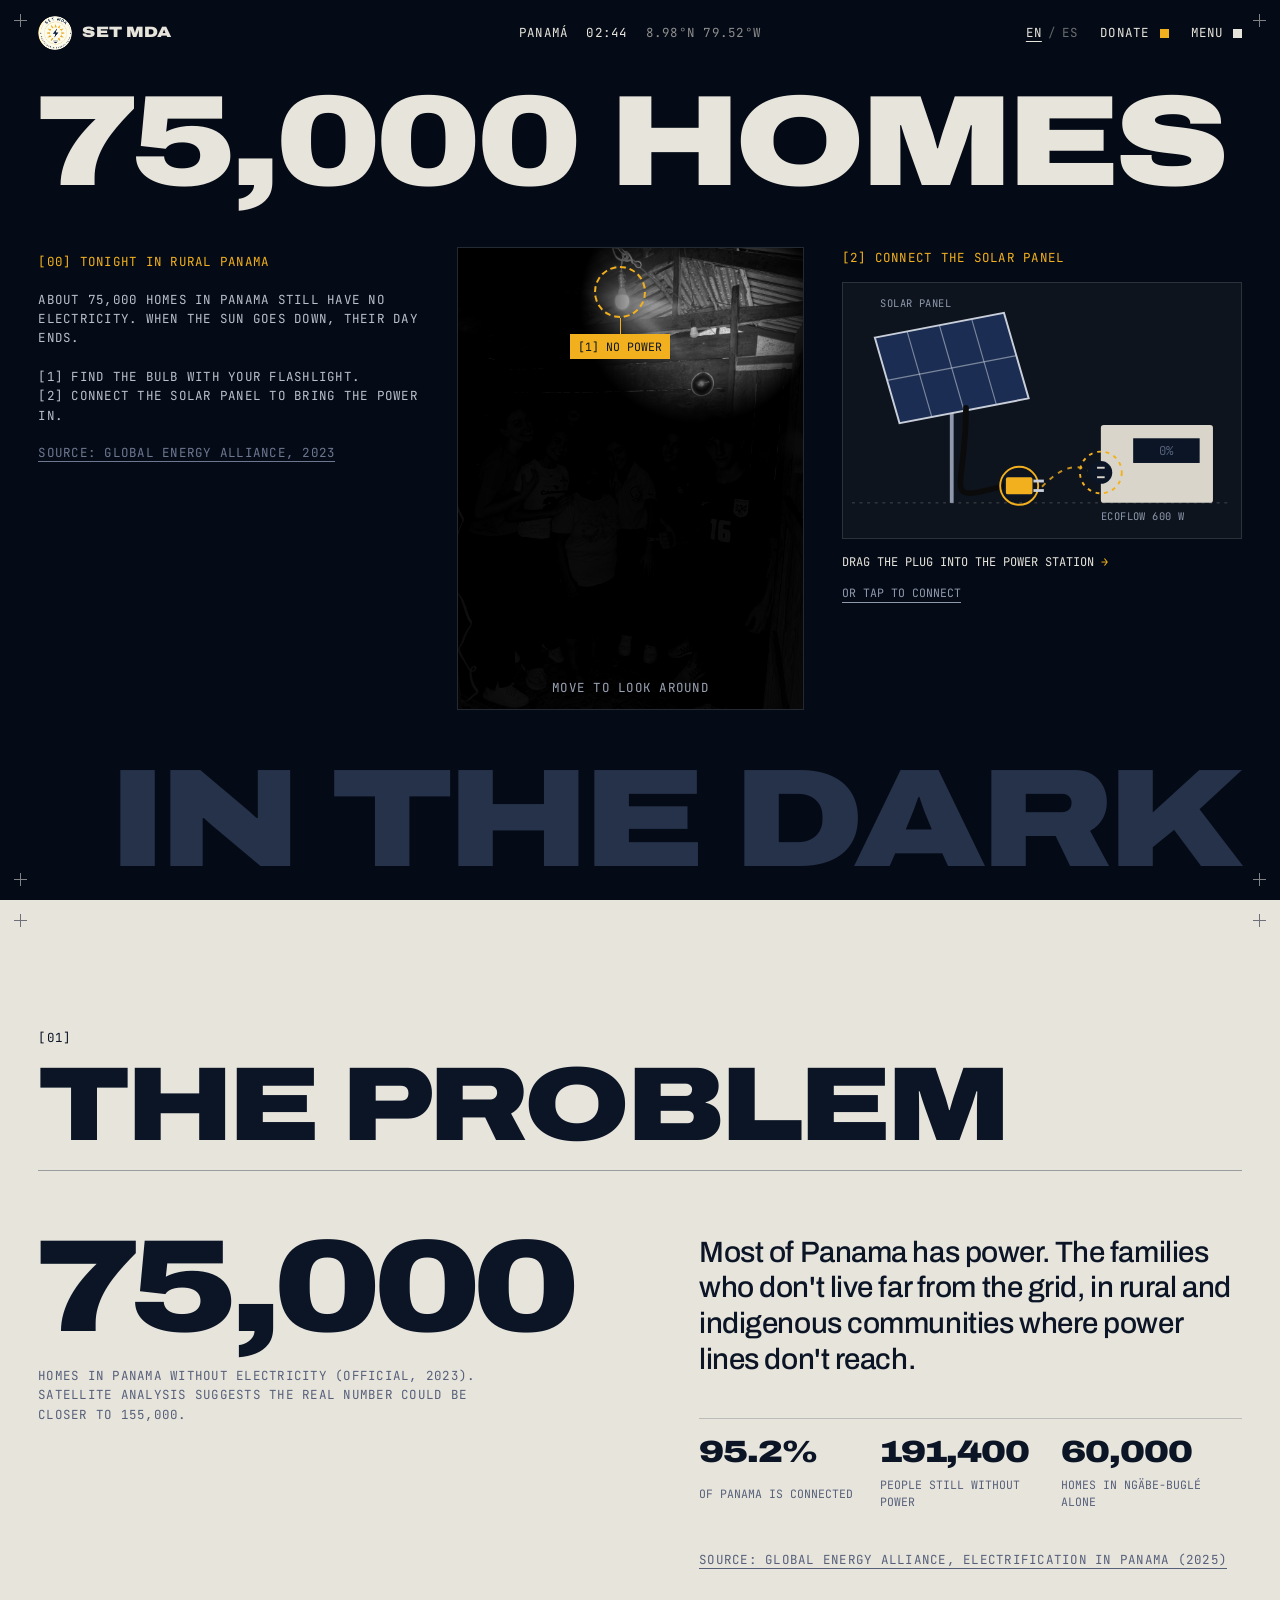
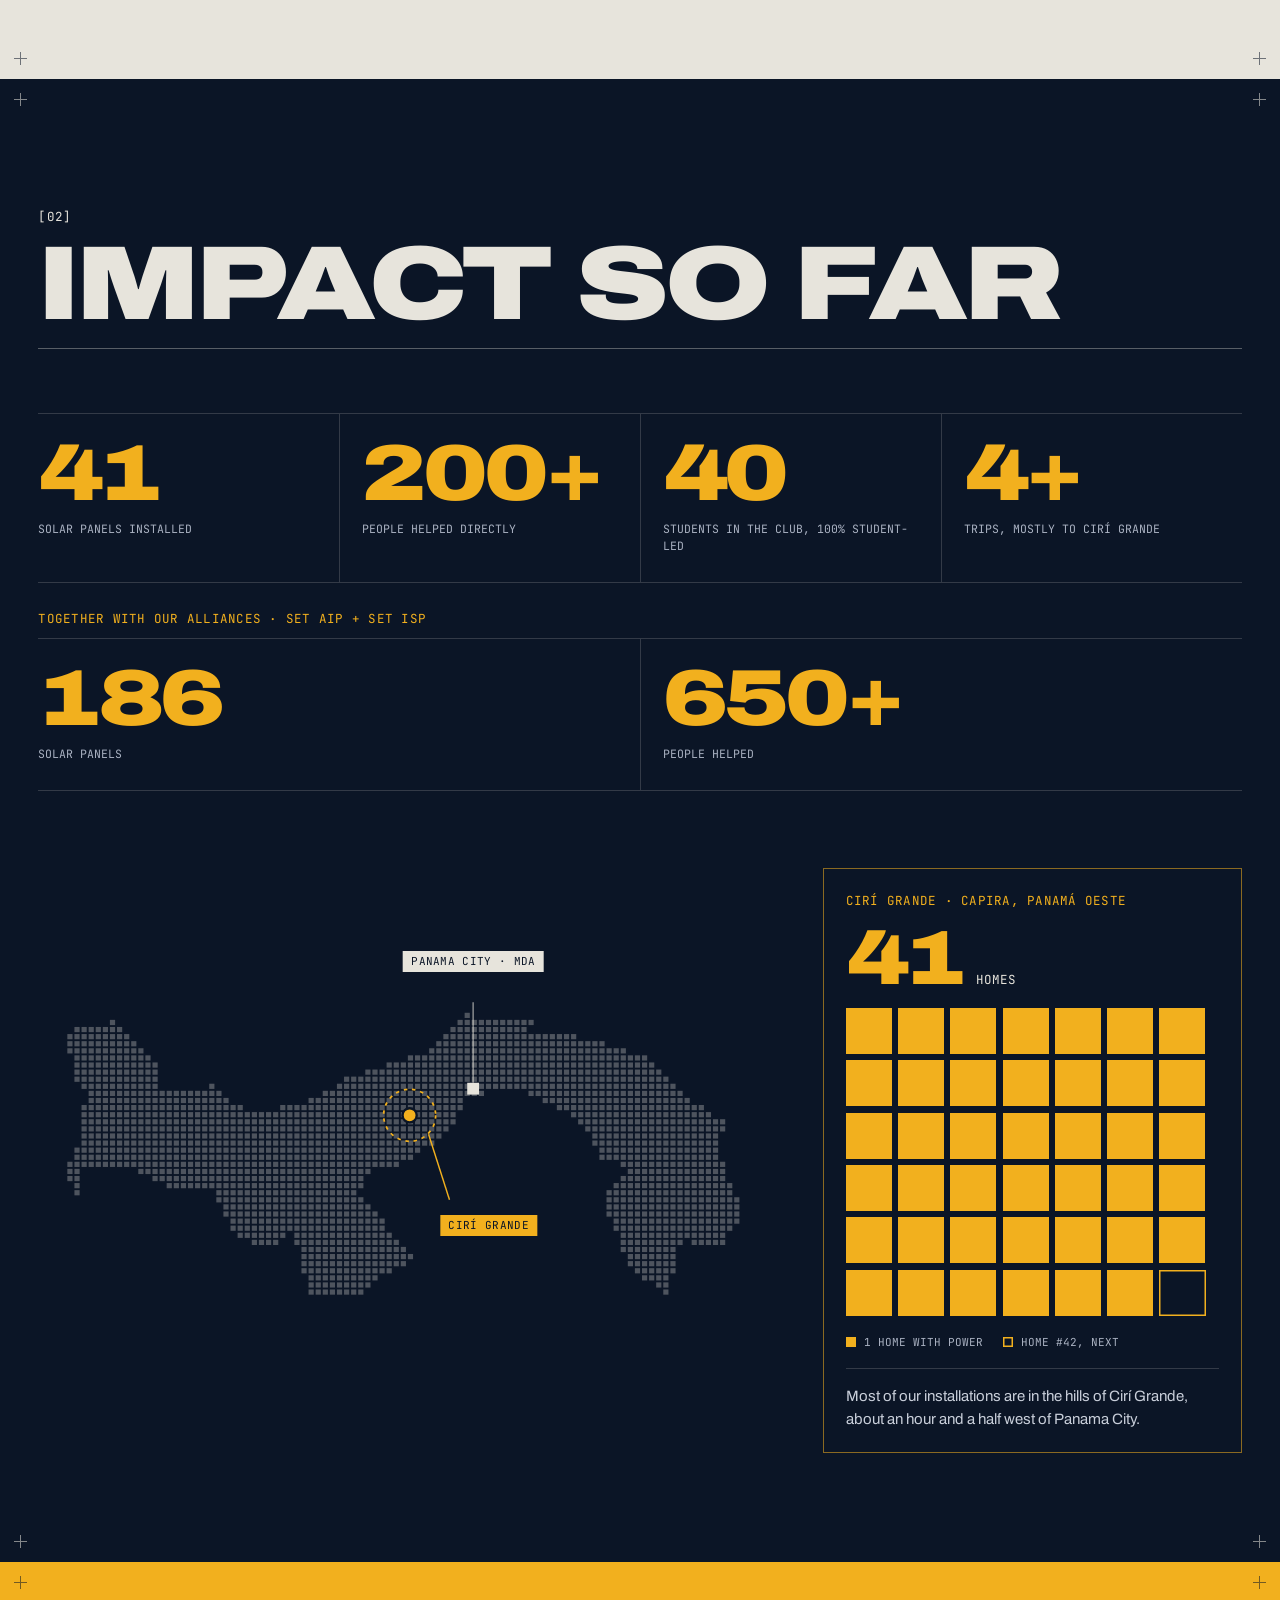
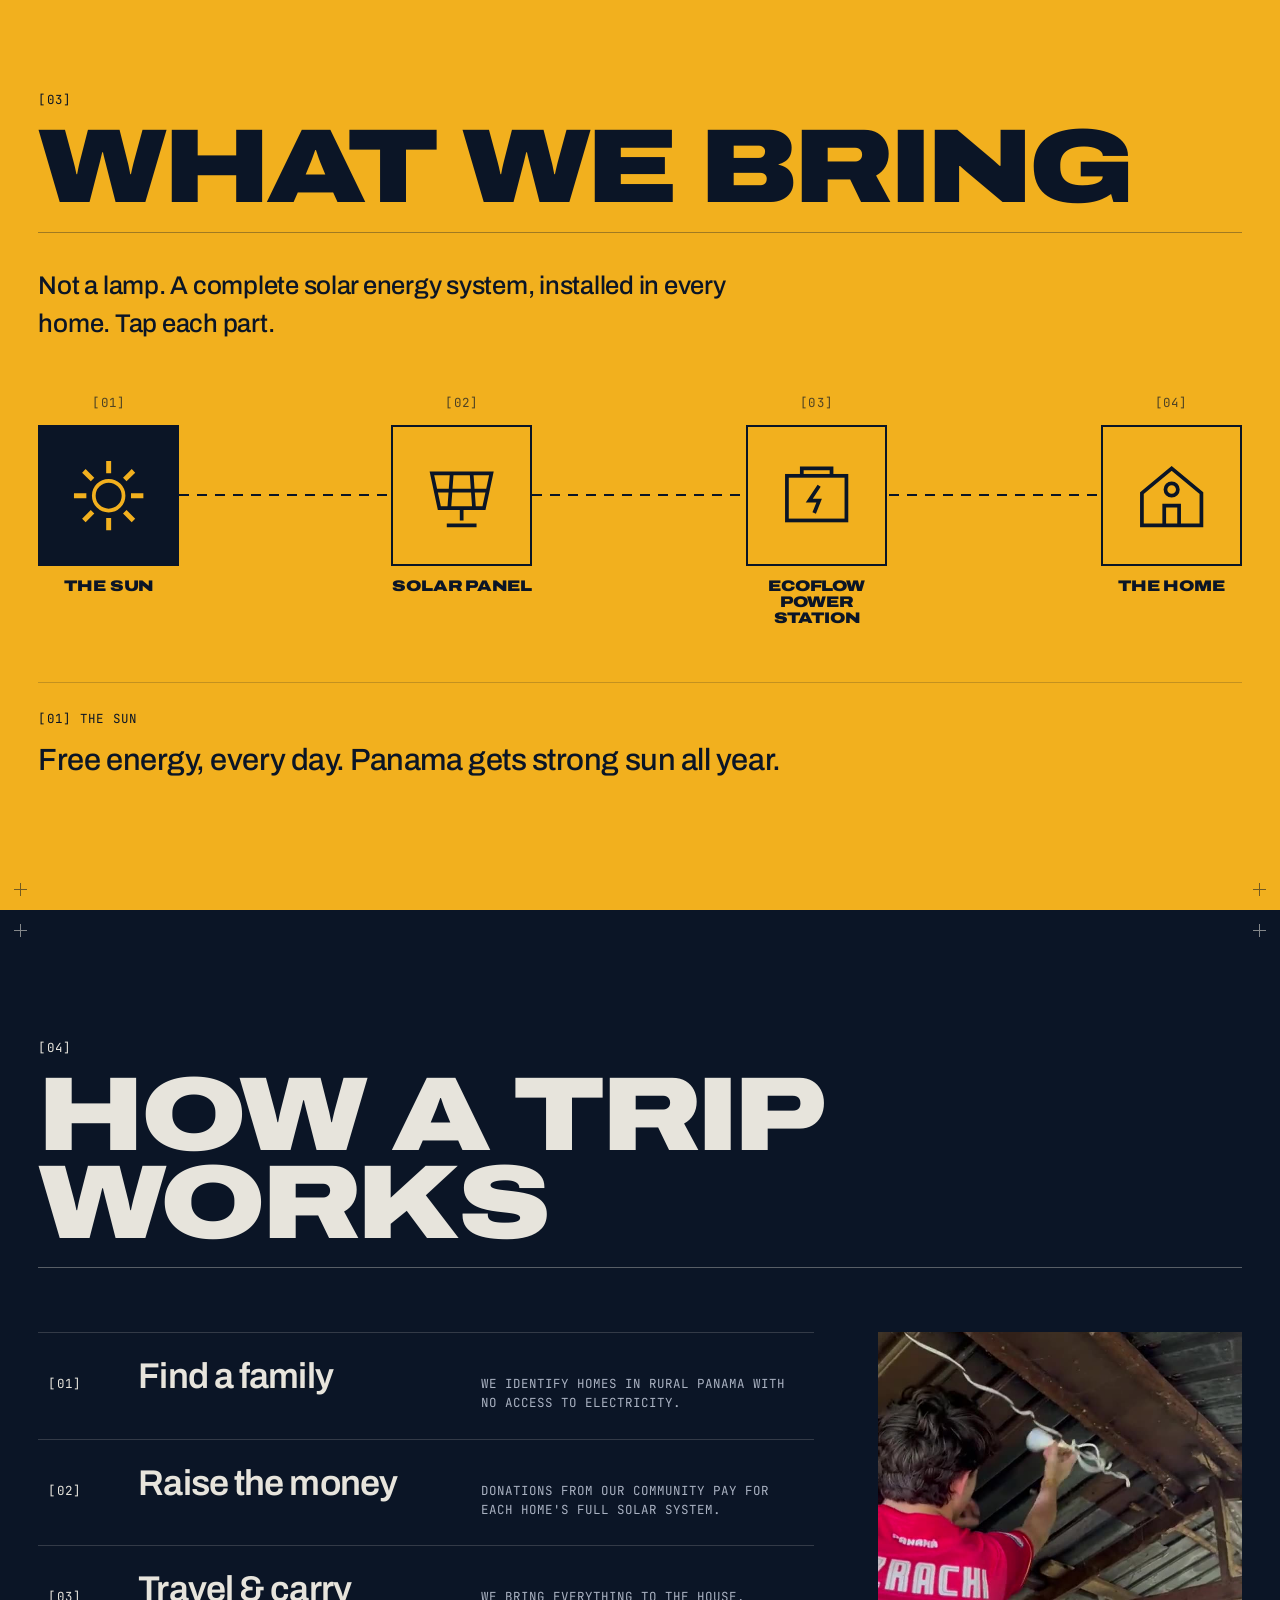
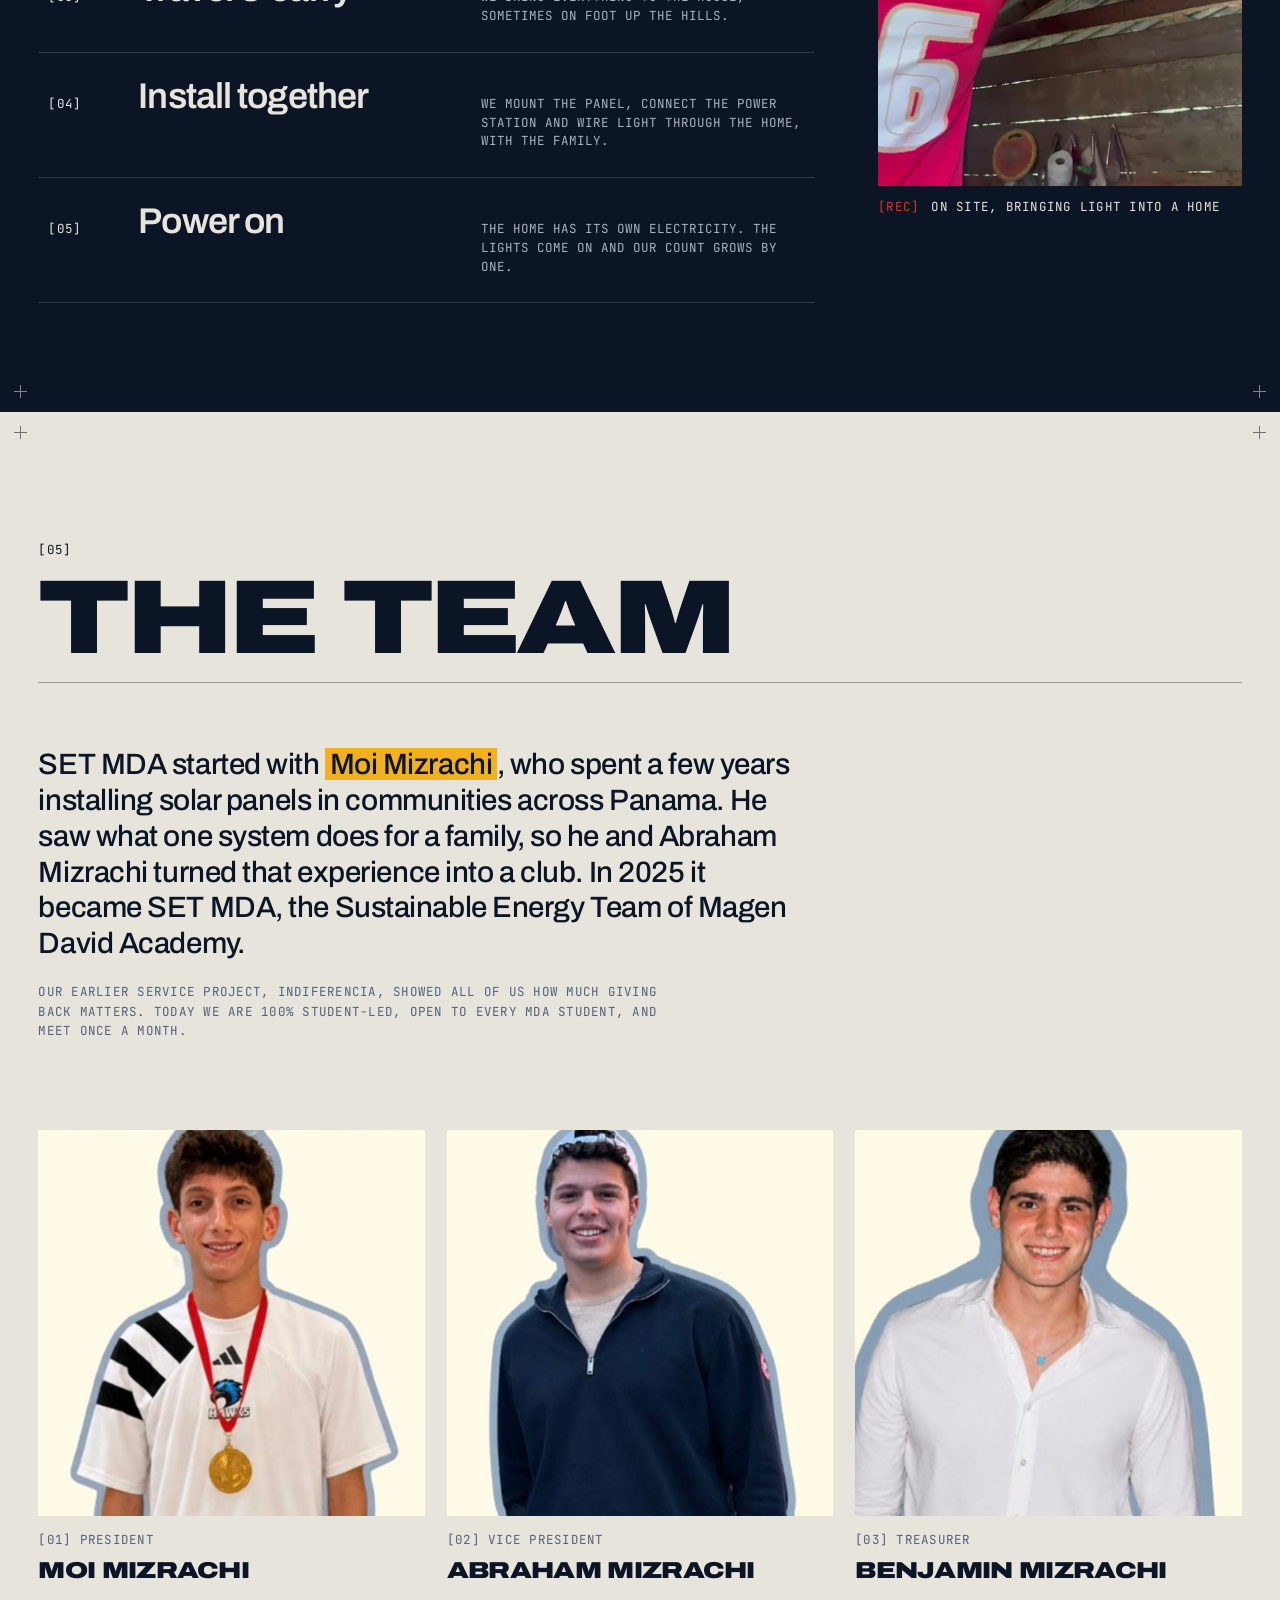
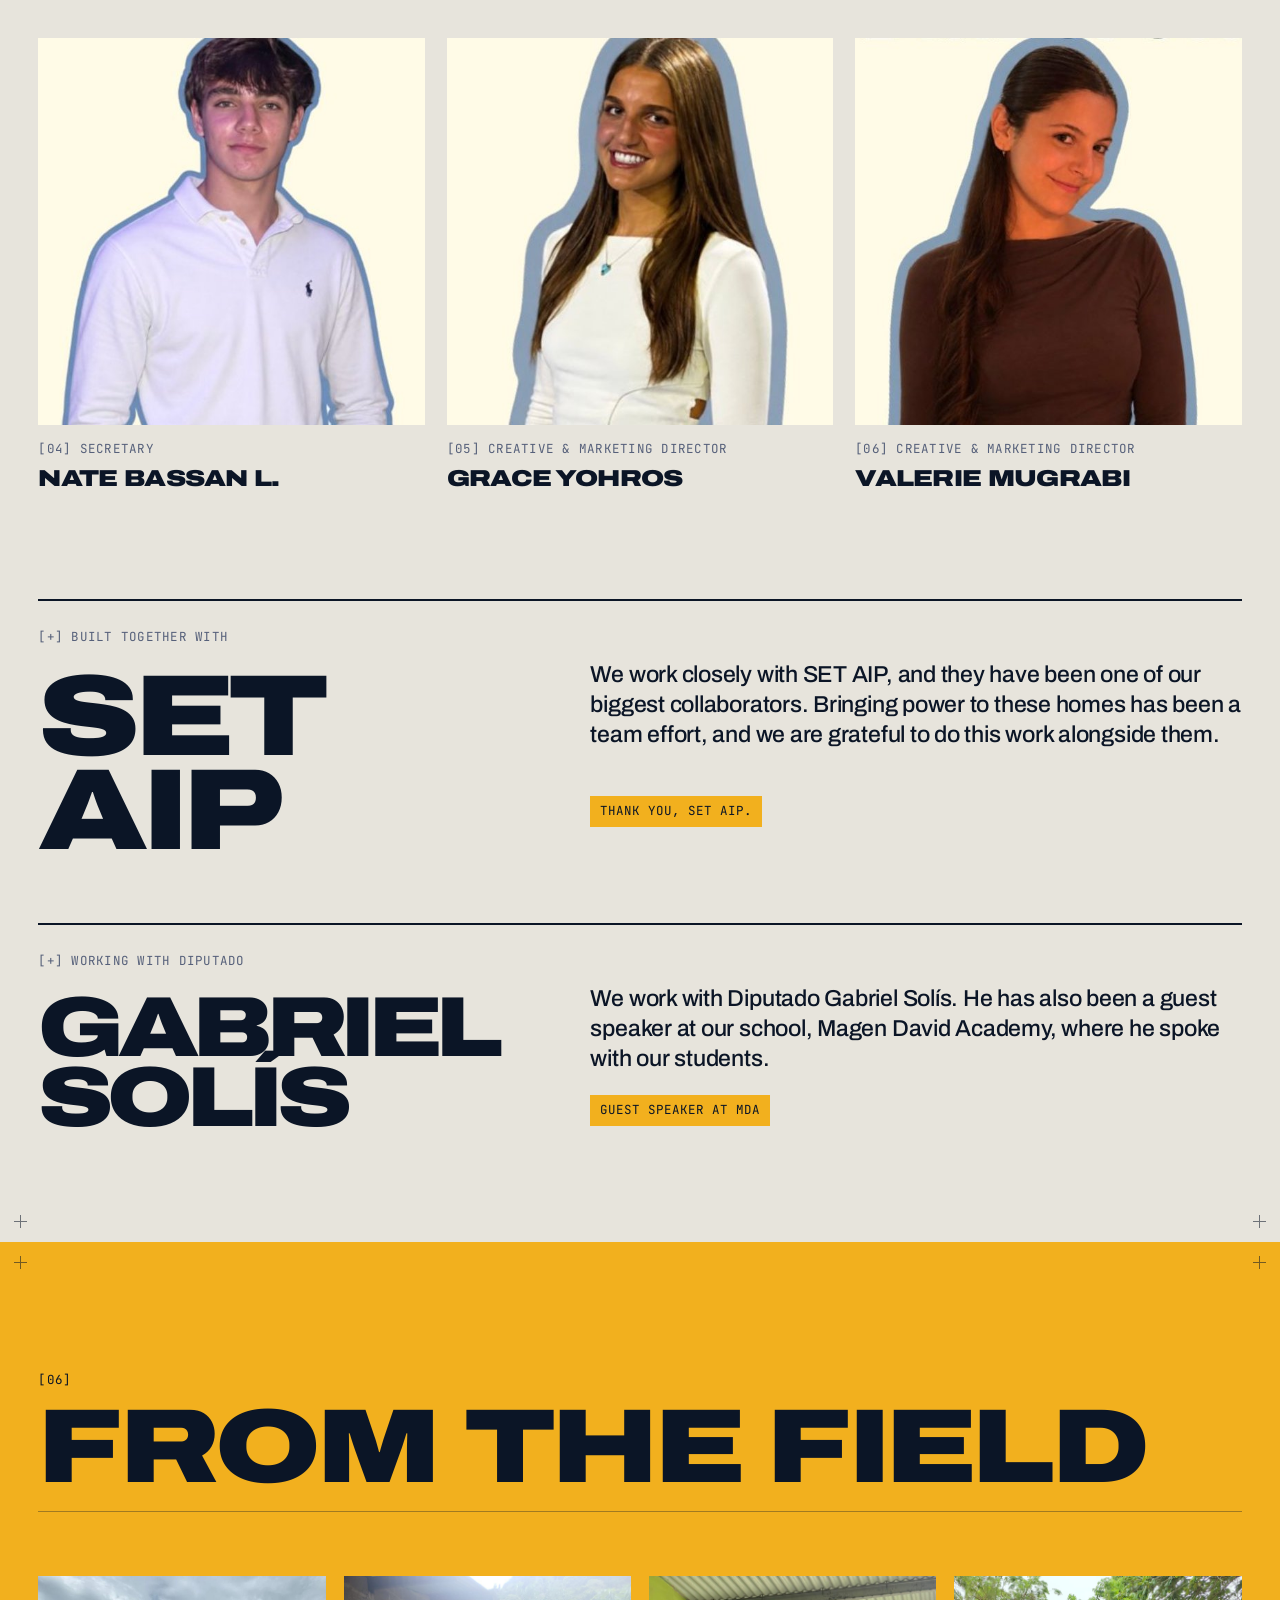
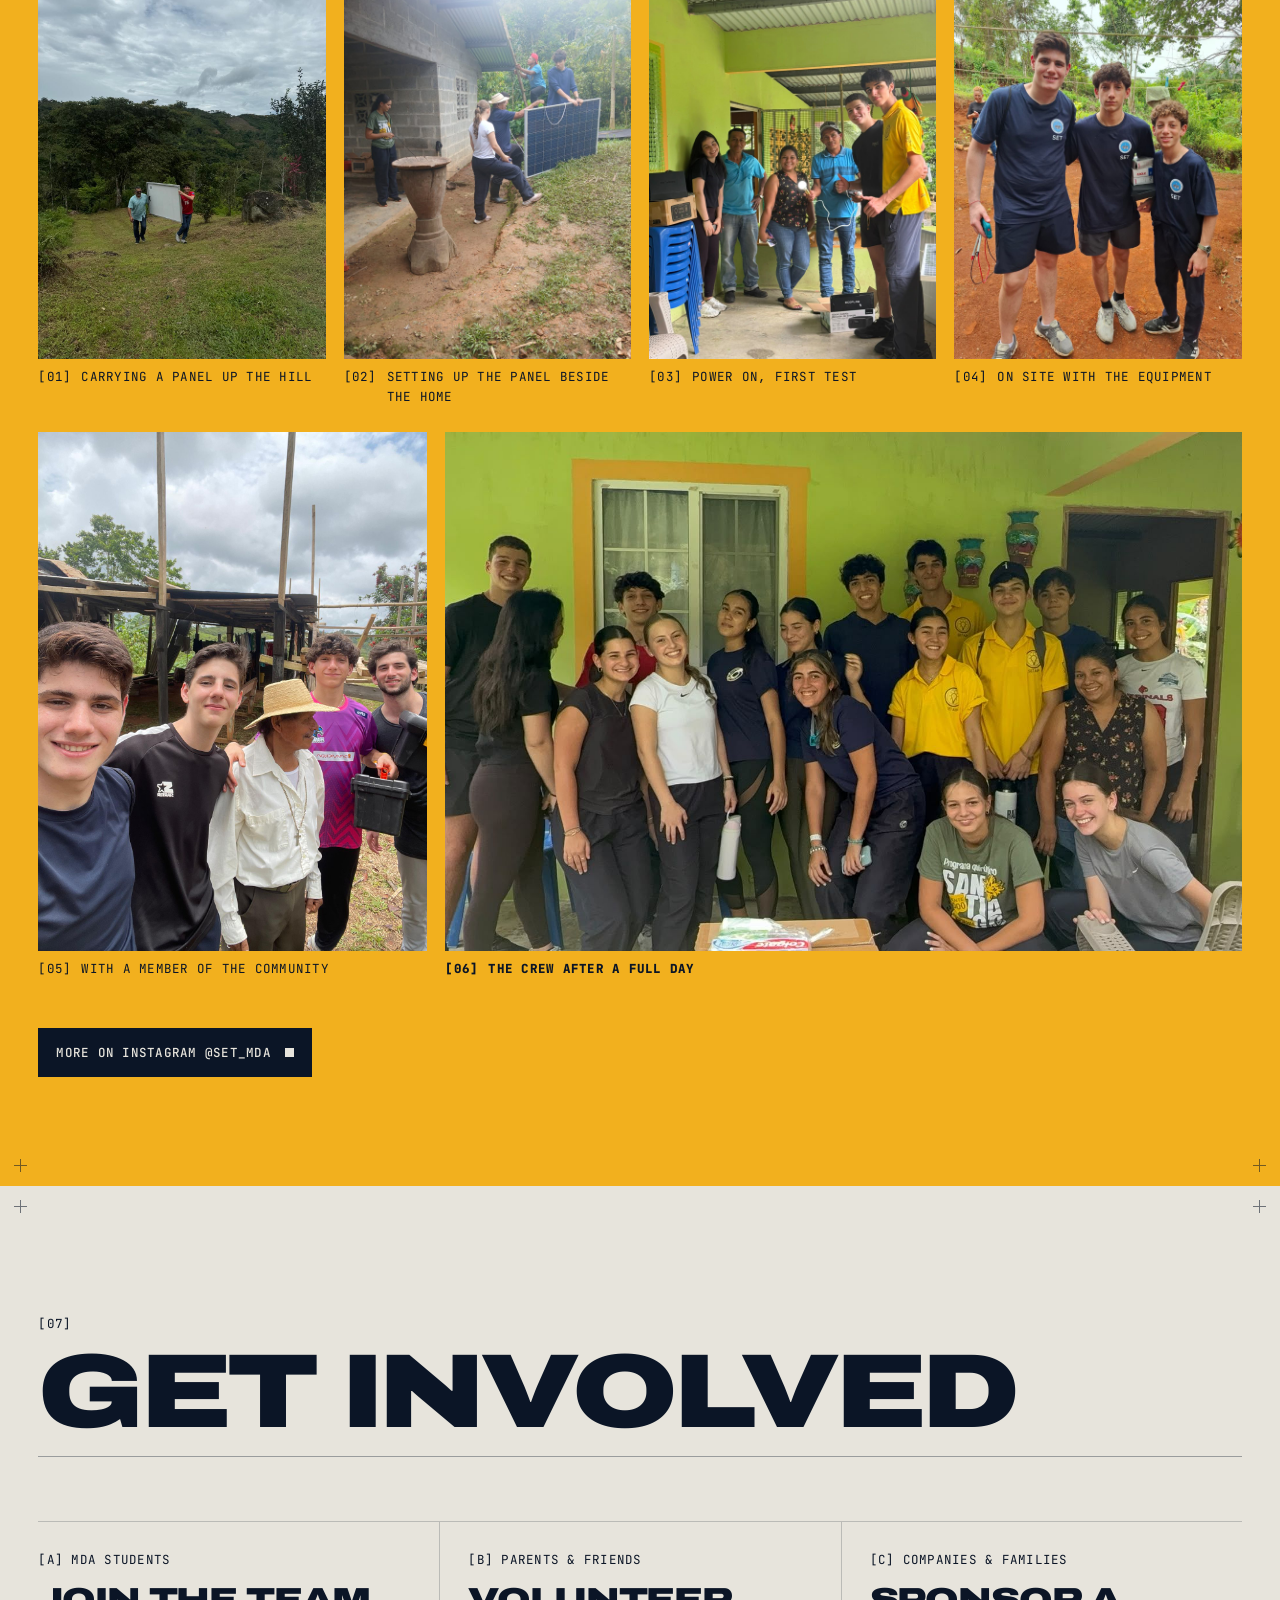
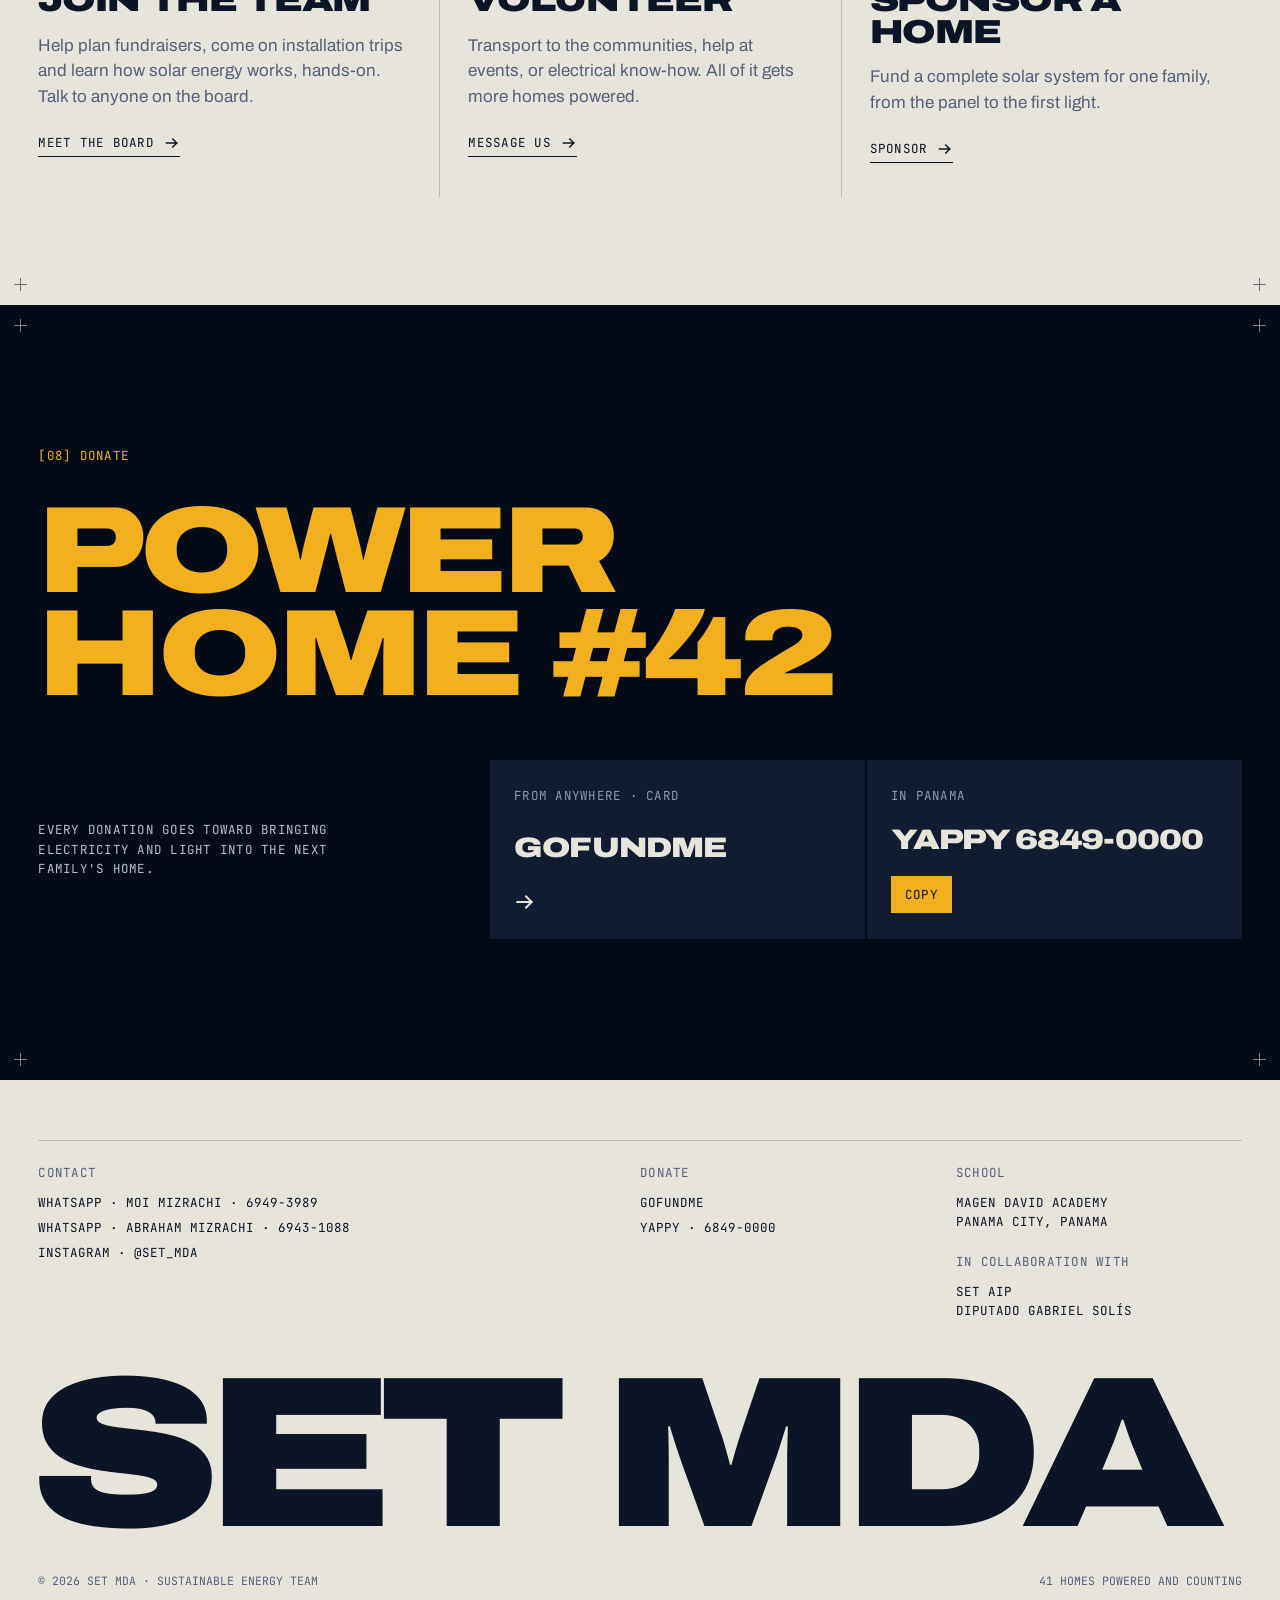
==== commit 30039aa9: "Update impact numbers: 41 panels, 200+ people, 40 members, alliance totals" ====
--- a/index.html
+++ b/index.html
@@ -142,11 +142,16 @@
   <section class="sec navy-sec" id="impact">
     <i class="x x1"></i><i class="x x2"></i><i class="x x3"></i><i class="x x4"></i>
     <div class="sec-head"><span class="idx">[02]</span><h2 class="title"><span class="en">IMPACT SO FAR</span><span class="es" lang="es">IMPACTO HASTA HOY</span></h2><span class="rule"></span></div>
-    <div class="counts">
-      <div class="count"><b data-count="41">41</b><span><span class="en">HOMES WITH THEIR OWN ELECTRICITY</span><span class="es" lang="es">HOGARES CON ELECTRICIDAD PROPIA</span></span></div>
-      <div class="count"><b data-count="41">41</b><span><span class="en">SOLAR SYSTEMS INSTALLED</span><span class="es" lang="es">SISTEMAS SOLARES INSTALADOS</span></span></div>
+    <div class="counts counts-own">
+      <div class="count"><b data-count="41">41</b><span><span class="en">SOLAR PANELS INSTALLED</span><span class="es" lang="es">PANELES SOLARES INSTALADOS</span></span></div>
+      <div class="count"><b data-count="200" data-suffix="+">200+</b><span><span class="en">PEOPLE HELPED DIRECTLY</span><span class="es" lang="es">PERSONAS AYUDADAS DIRECTAMENTE</span></span></div>
+      <div class="count"><b data-count="40">40</b><span><span class="en">STUDENTS IN THE CLUB, 100% STUDENT-LED</span><span class="es" lang="es">ESTUDIANTES EN EL CLUB, 100% DIRIGIDO POR ESTUDIANTES</span></span></div>
       <div class="count"><b>4+</b><span><span class="en">TRIPS, MOSTLY TO CIRÍ GRANDE</span><span class="es" lang="es">VIAJES, SOBRE TODO A CIRÍ GRANDE</span></span></div>
-      <div class="count"><b>100%</b><span><span class="en">RUN BY STUDENTS SINCE 2025</span><span class="es" lang="es">DIRIGIDO POR ESTUDIANTES DESDE 2025</span></span></div>
+    </div>
+    <p class="idx alliance-lbl"><span class="en">TOGETHER WITH OUR ALLIANCES · <span class="nw">SET AIP + SET ISP</span></span><span class="es" lang="es">JUNTO A NUESTRAS ALIANZAS · <span class="nw">SET AIP + SET ISP</span></span></p>
+    <div class="counts counts-alliance">
+      <div class="count"><b data-count="186">186</b><span><span class="en">SOLAR PANELS</span><span class="es" lang="es">PANELES SOLARES</span></span></div>
+      <div class="count"><b data-count="650" data-suffix="+">650+</b><span><span class="en">PEOPLE HELPED</span><span class="es" lang="es">PERSONAS AYUDADAS</span></span></div>
     </div>
     <div class="where-grid">
       <div class="map-wrap">
--- a/fixes.css
+++ b/fixes.css
@@ -18,3 +18,7 @@
 .partner-name.fitname > span { display: block; font-size: min(8.5rem, 17cqi); }
 /* Section titles fit the smallest phones */
 @media (max-width: 360px) { .title { font-size: 2.3rem; } }
+/* Impact: own numbers, then numbers together with our alliances */
+.counts.counts-own { margin-bottom: 26px; }
+.alliance-lbl { margin: 0 0 10px; color: var(--gold); }
+.counts.counts-alliance { grid-template-columns: 1fr 1fr; }
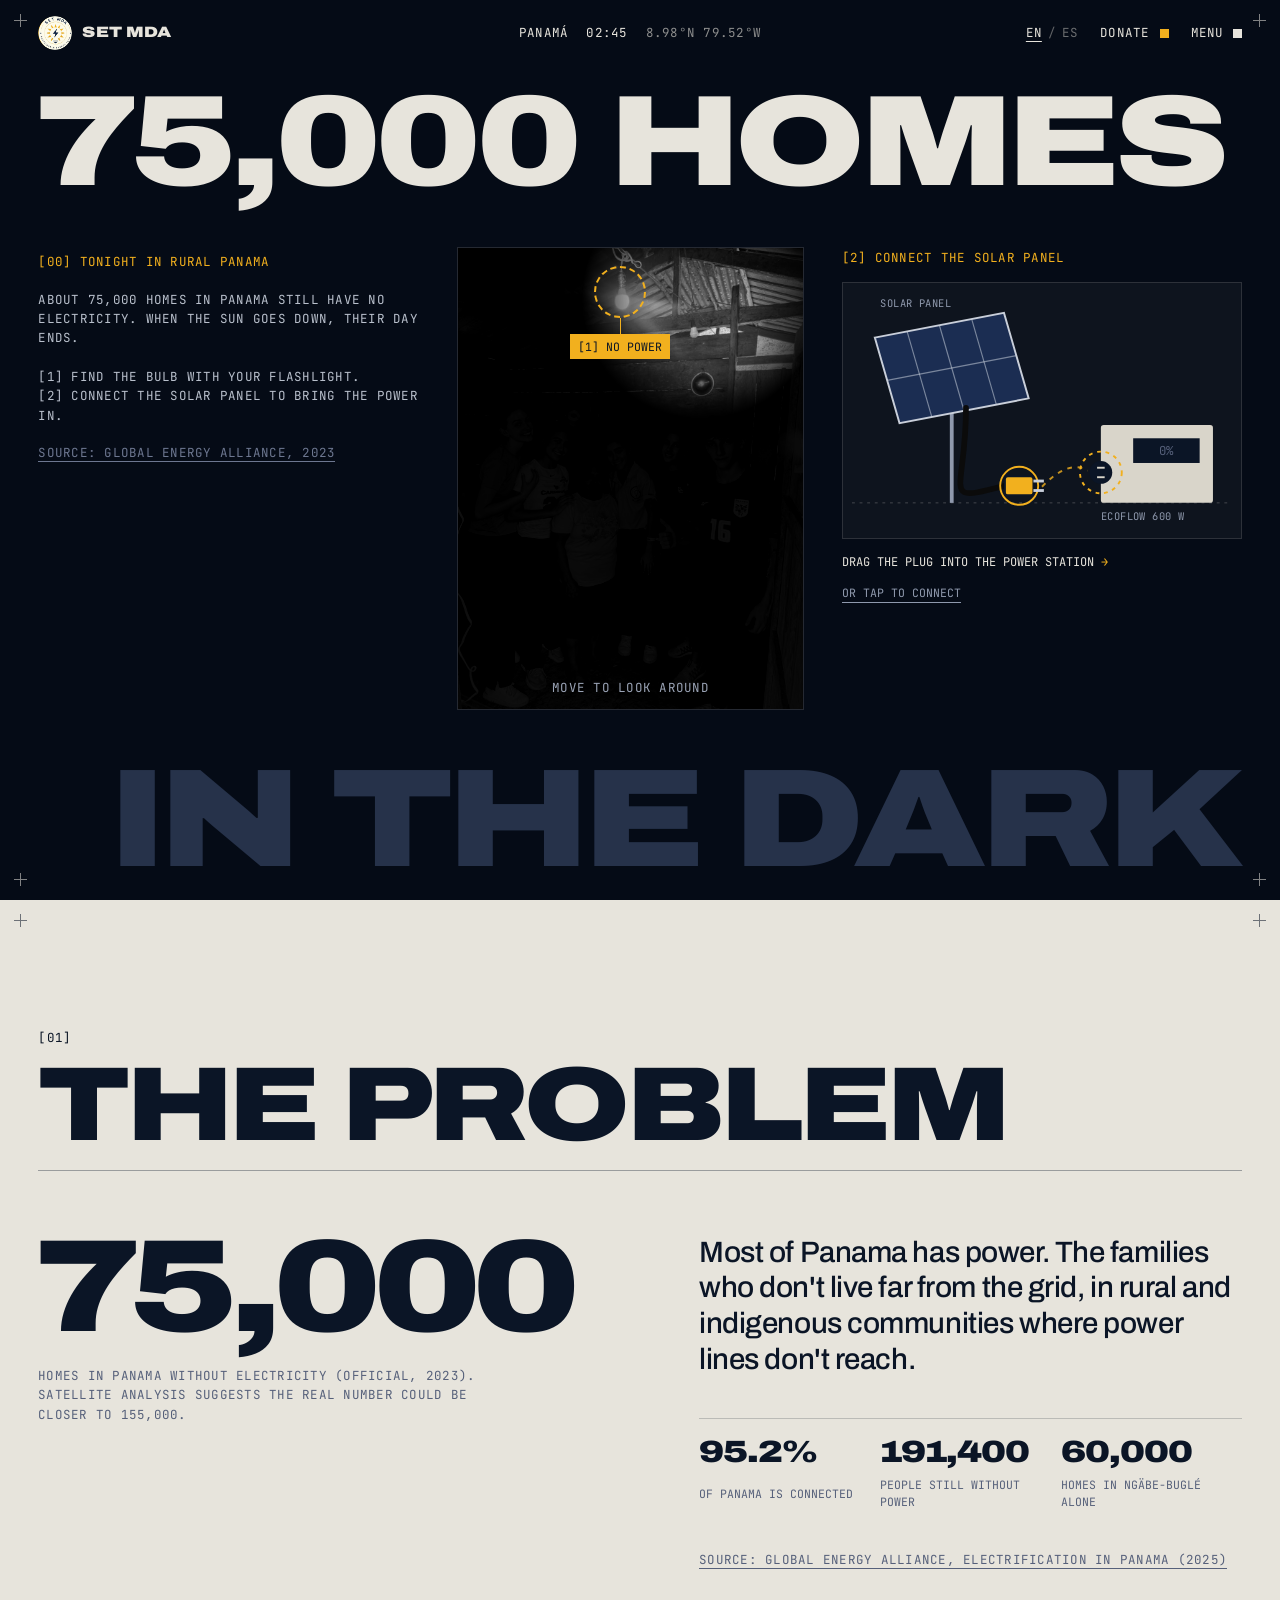
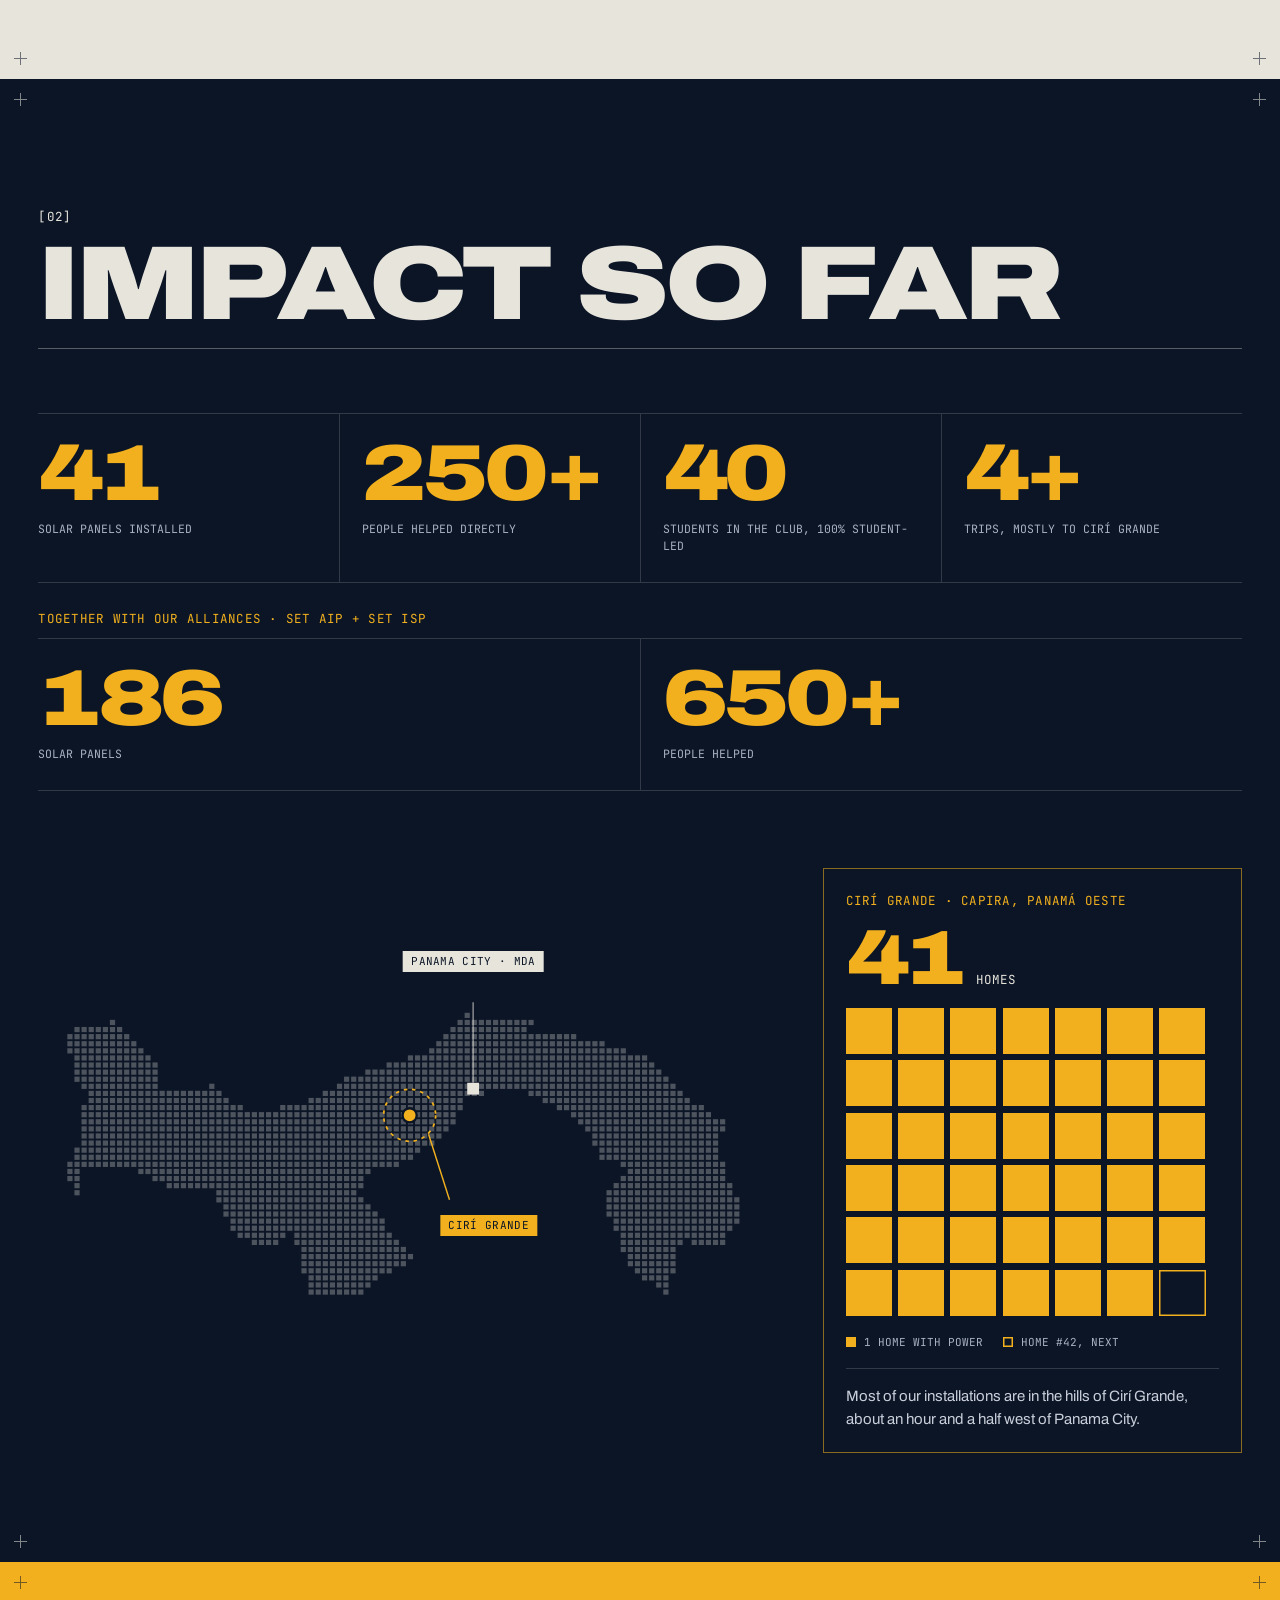
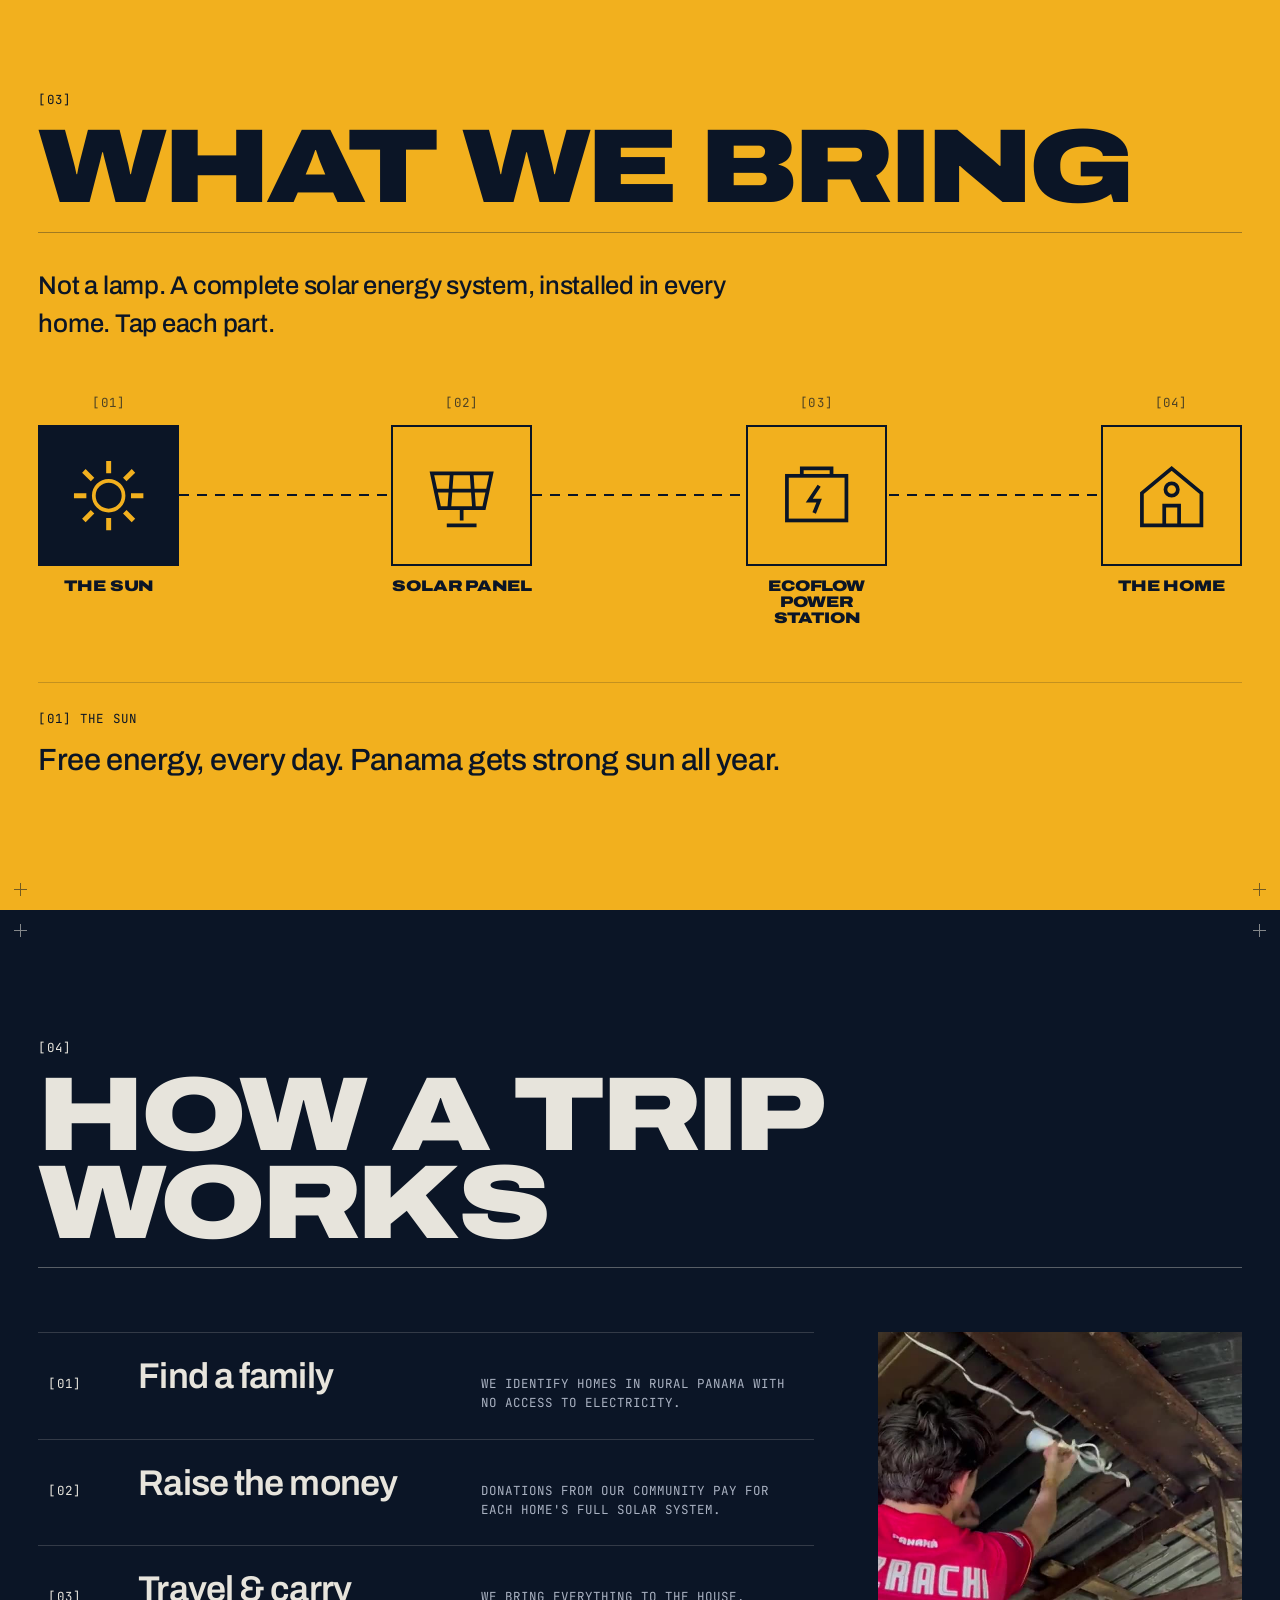
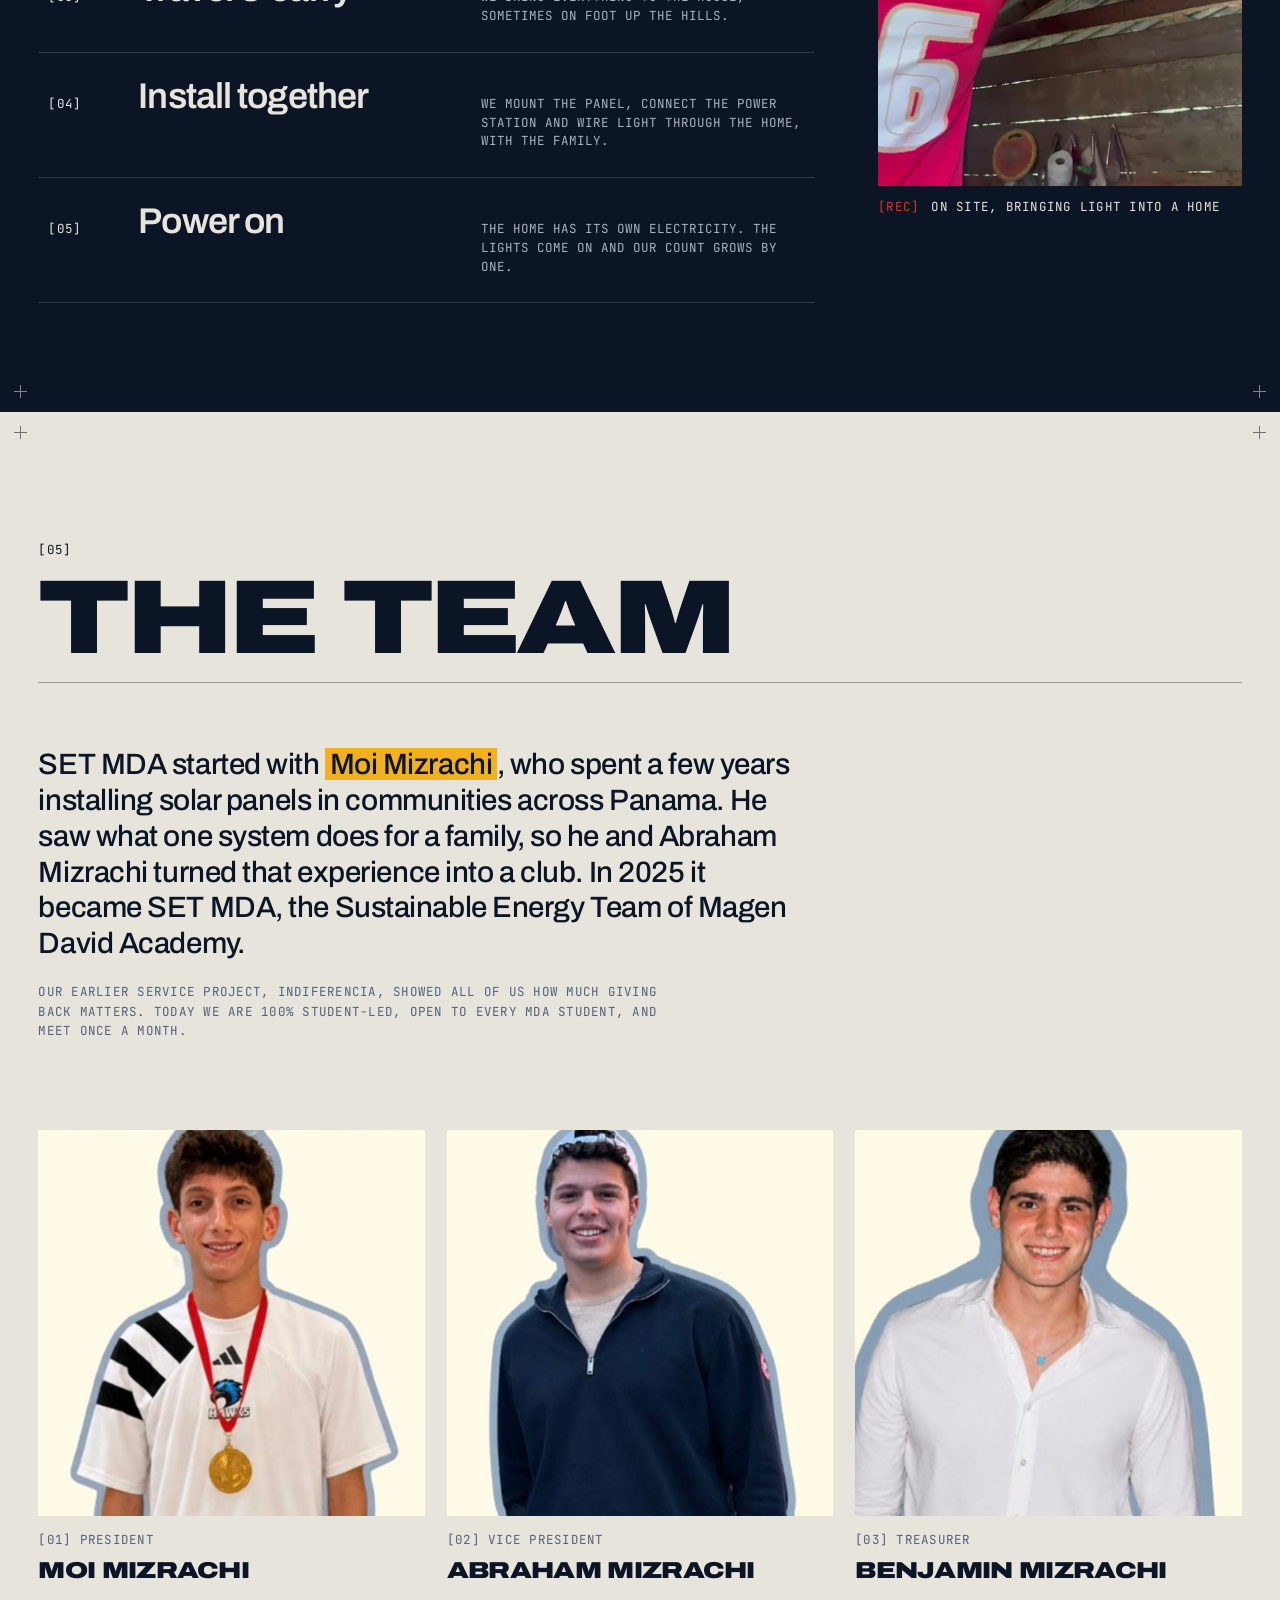
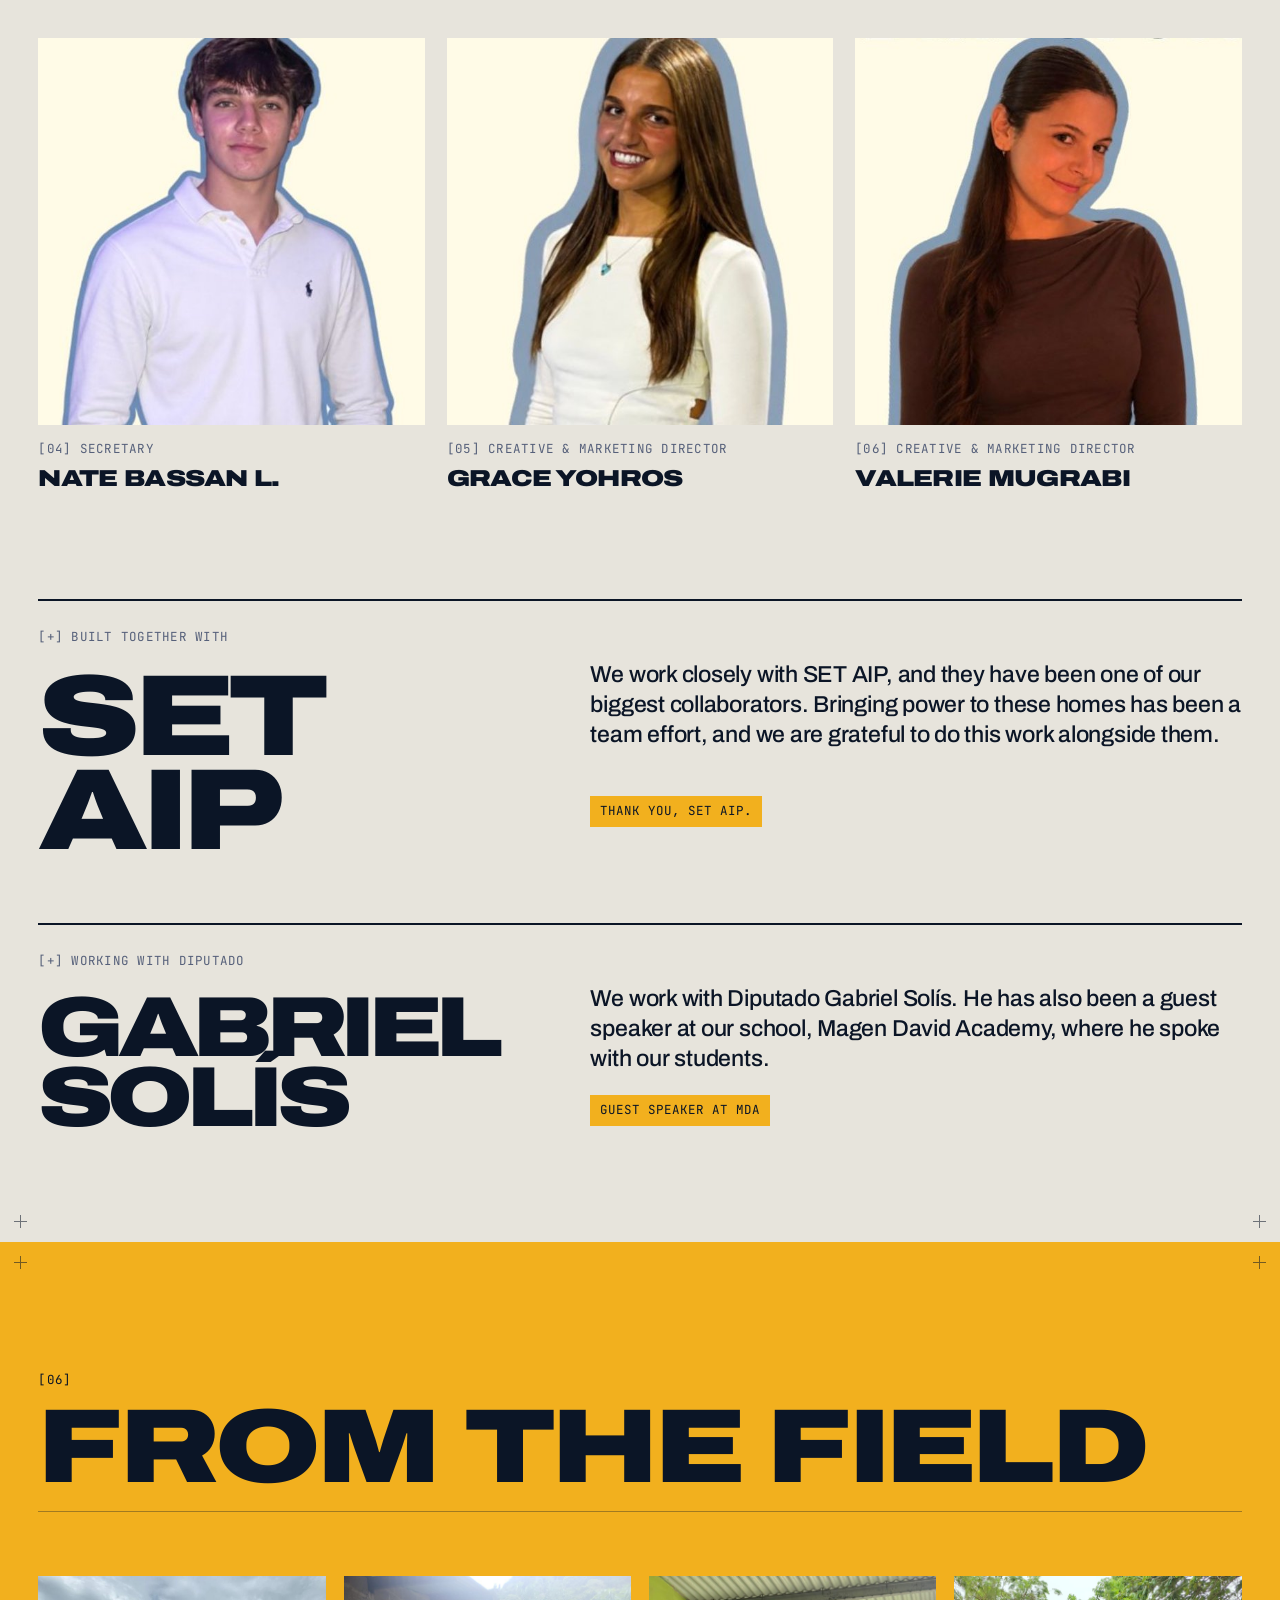
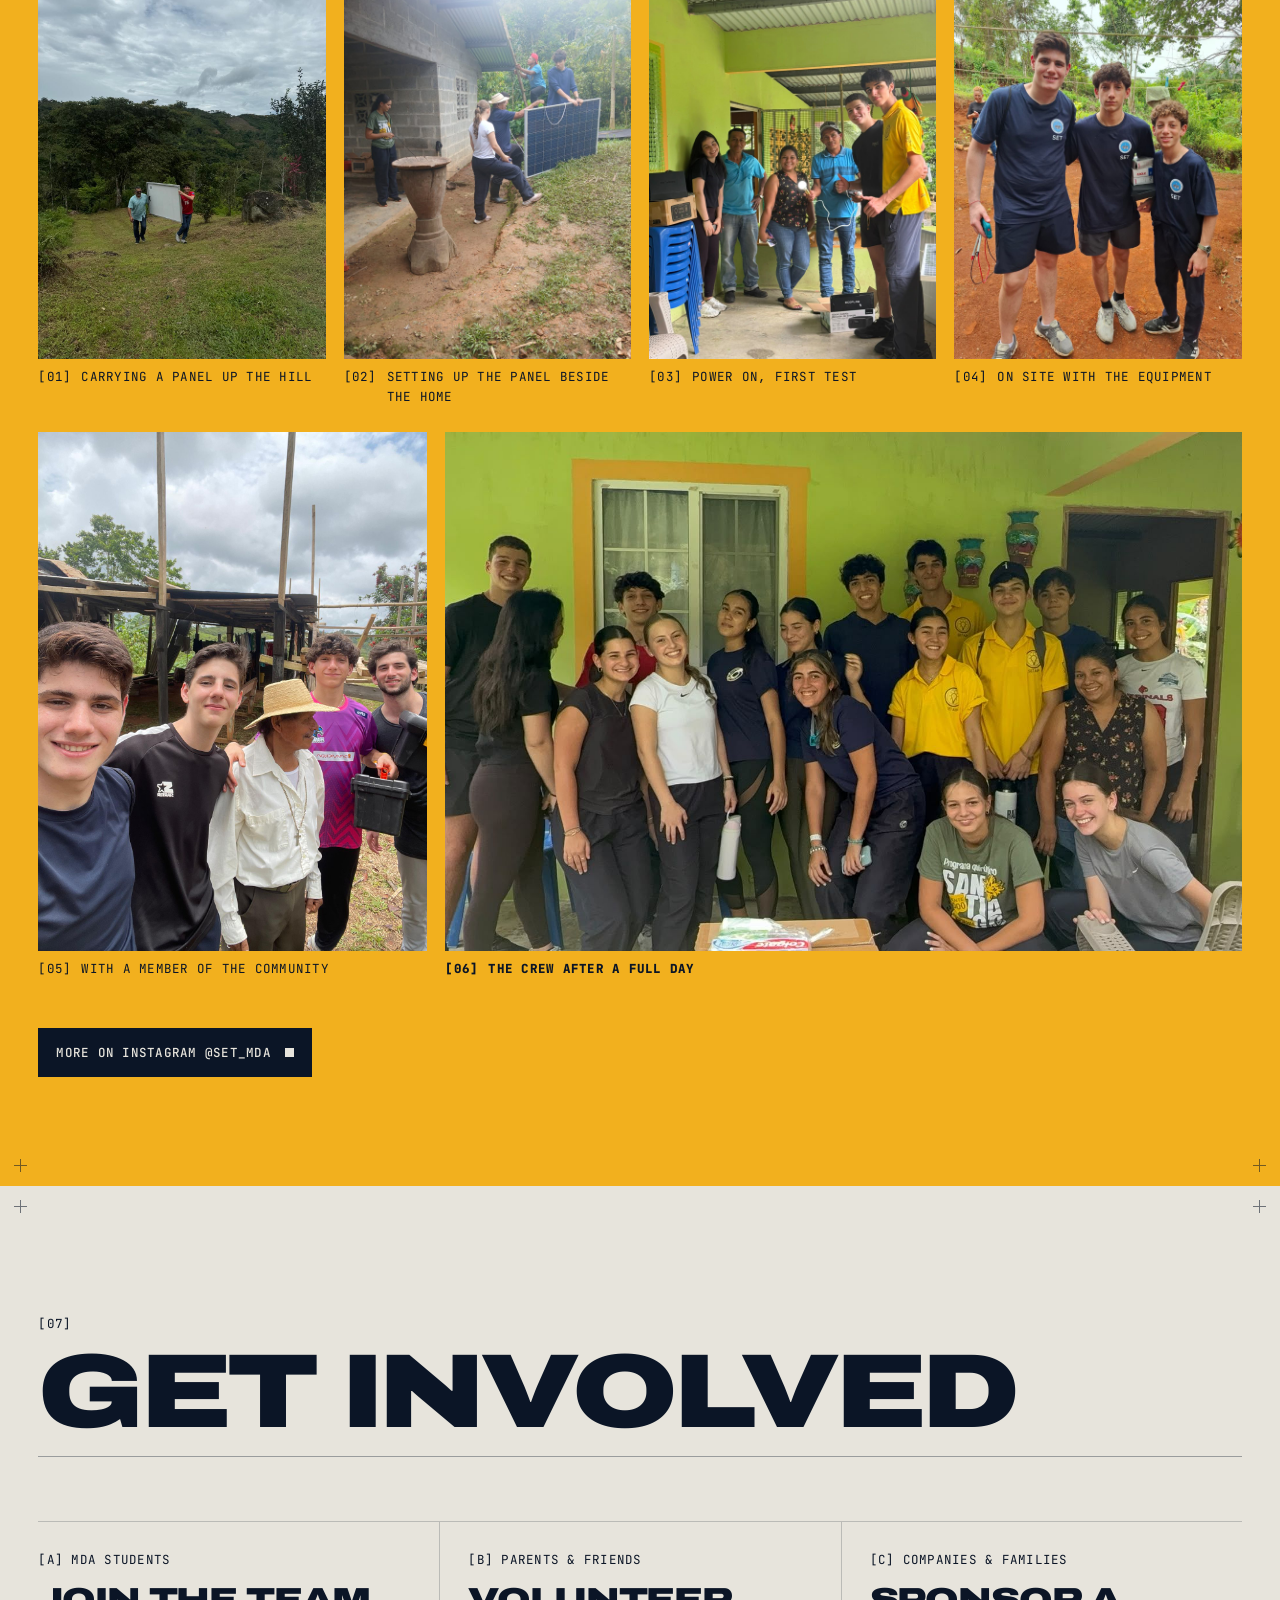
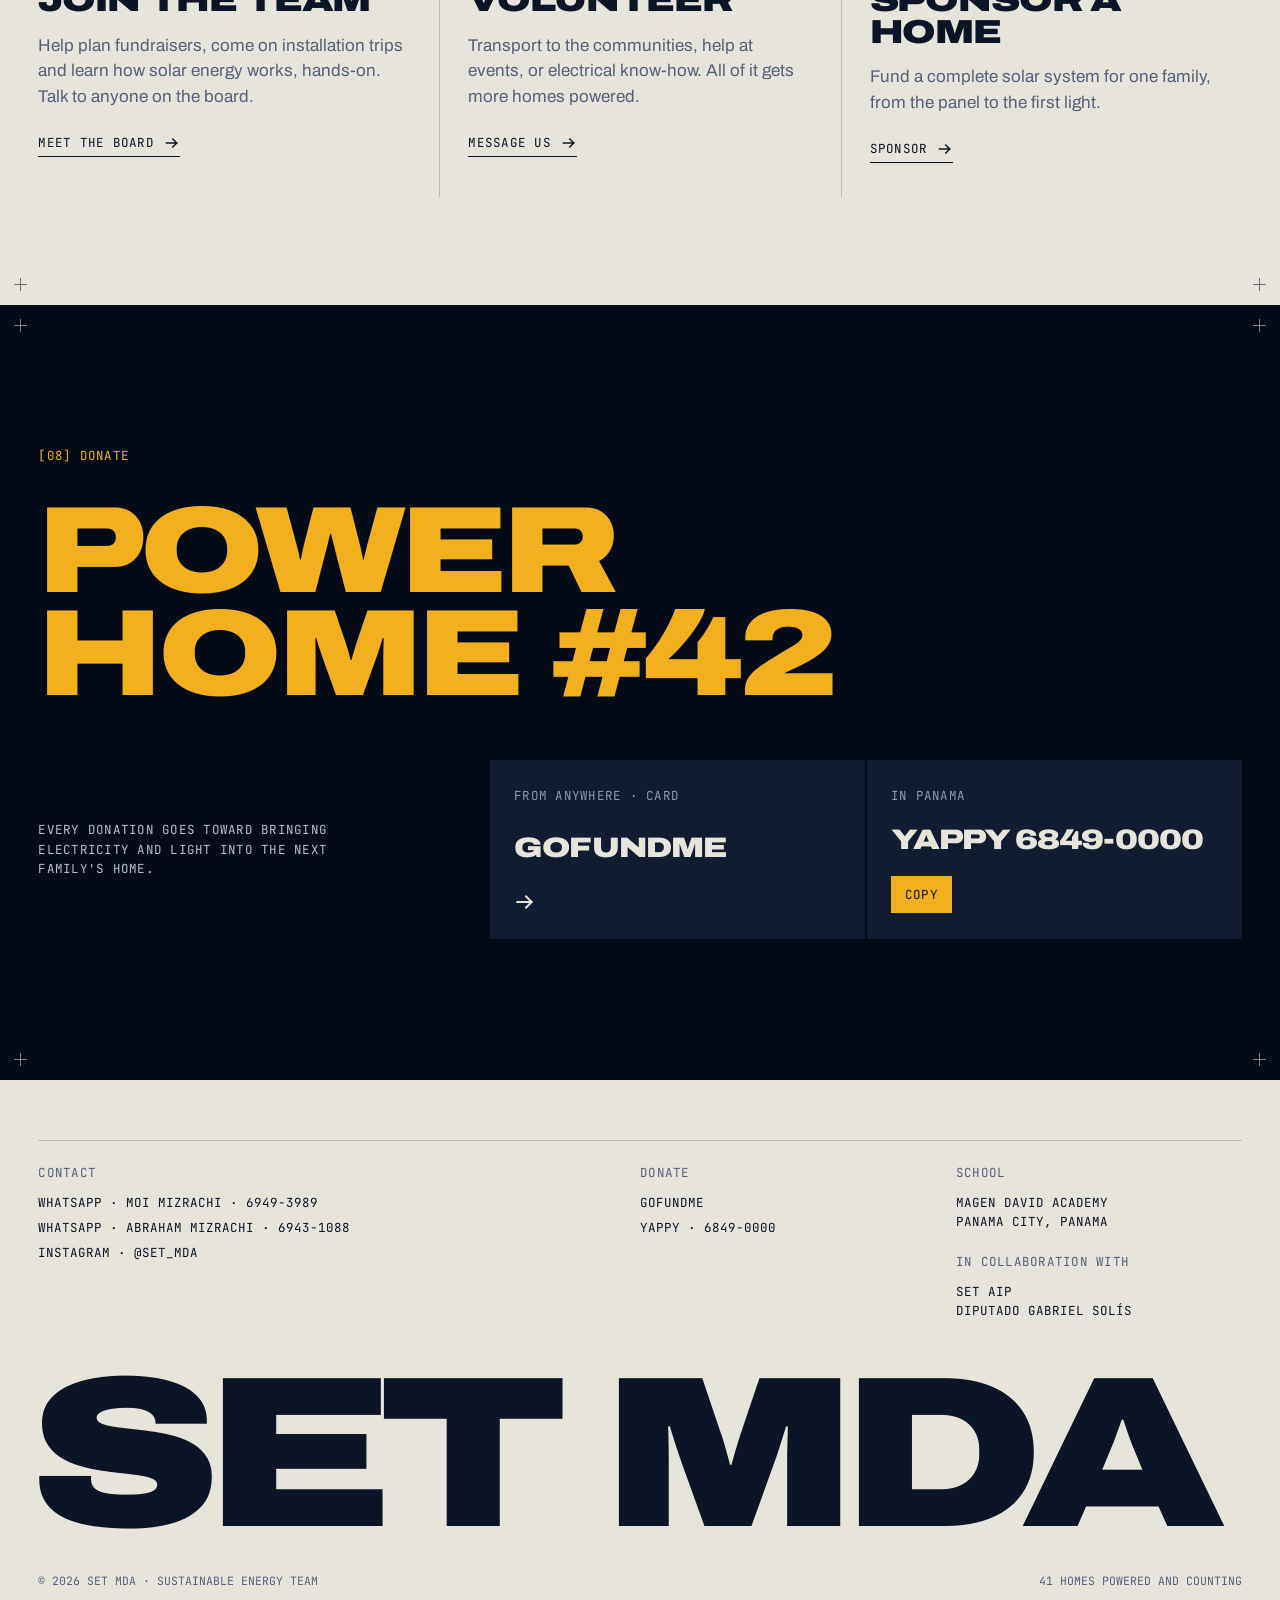
==== commit 5b111fb1: "Add files via upload" ====
--- a/index.html
+++ b/index.html
@@ -144,7 +144,7 @@
     <div class="sec-head"><span class="idx">[02]</span><h2 class="title"><span class="en">IMPACT SO FAR</span><span class="es" lang="es">IMPACTO HASTA HOY</span></h2><span class="rule"></span></div>
     <div class="counts counts-own">
       <div class="count"><b data-count="41">41</b><span><span class="en">SOLAR PANELS INSTALLED</span><span class="es" lang="es">PANELES SOLARES INSTALADOS</span></span></div>
-      <div class="count"><b data-count="200" data-suffix="+">200+</b><span><span class="en">PEOPLE HELPED DIRECTLY</span><span class="es" lang="es">PERSONAS AYUDADAS DIRECTAMENTE</span></span></div>
+      <div class="count"><b data-count="250" data-suffix="+">250+</b><span><span class="en">PEOPLE HELPED DIRECTLY</span><span class="es" lang="es">PERSONAS AYUDADAS DIRECTAMENTE</span></span></div>
       <div class="count"><b data-count="40">40</b><span><span class="en">STUDENTS IN THE CLUB, 100% STUDENT-LED</span><span class="es" lang="es">ESTUDIANTES EN EL CLUB, 100% DIRIGIDO POR ESTUDIANTES</span></span></div>
       <div class="count"><b>4+</b><span><span class="en">TRIPS, MOSTLY TO CIRÍ GRANDE</span><span class="es" lang="es">VIAJES, SOBRE TODO A CIRÍ GRANDE</span></span></div>
     </div>
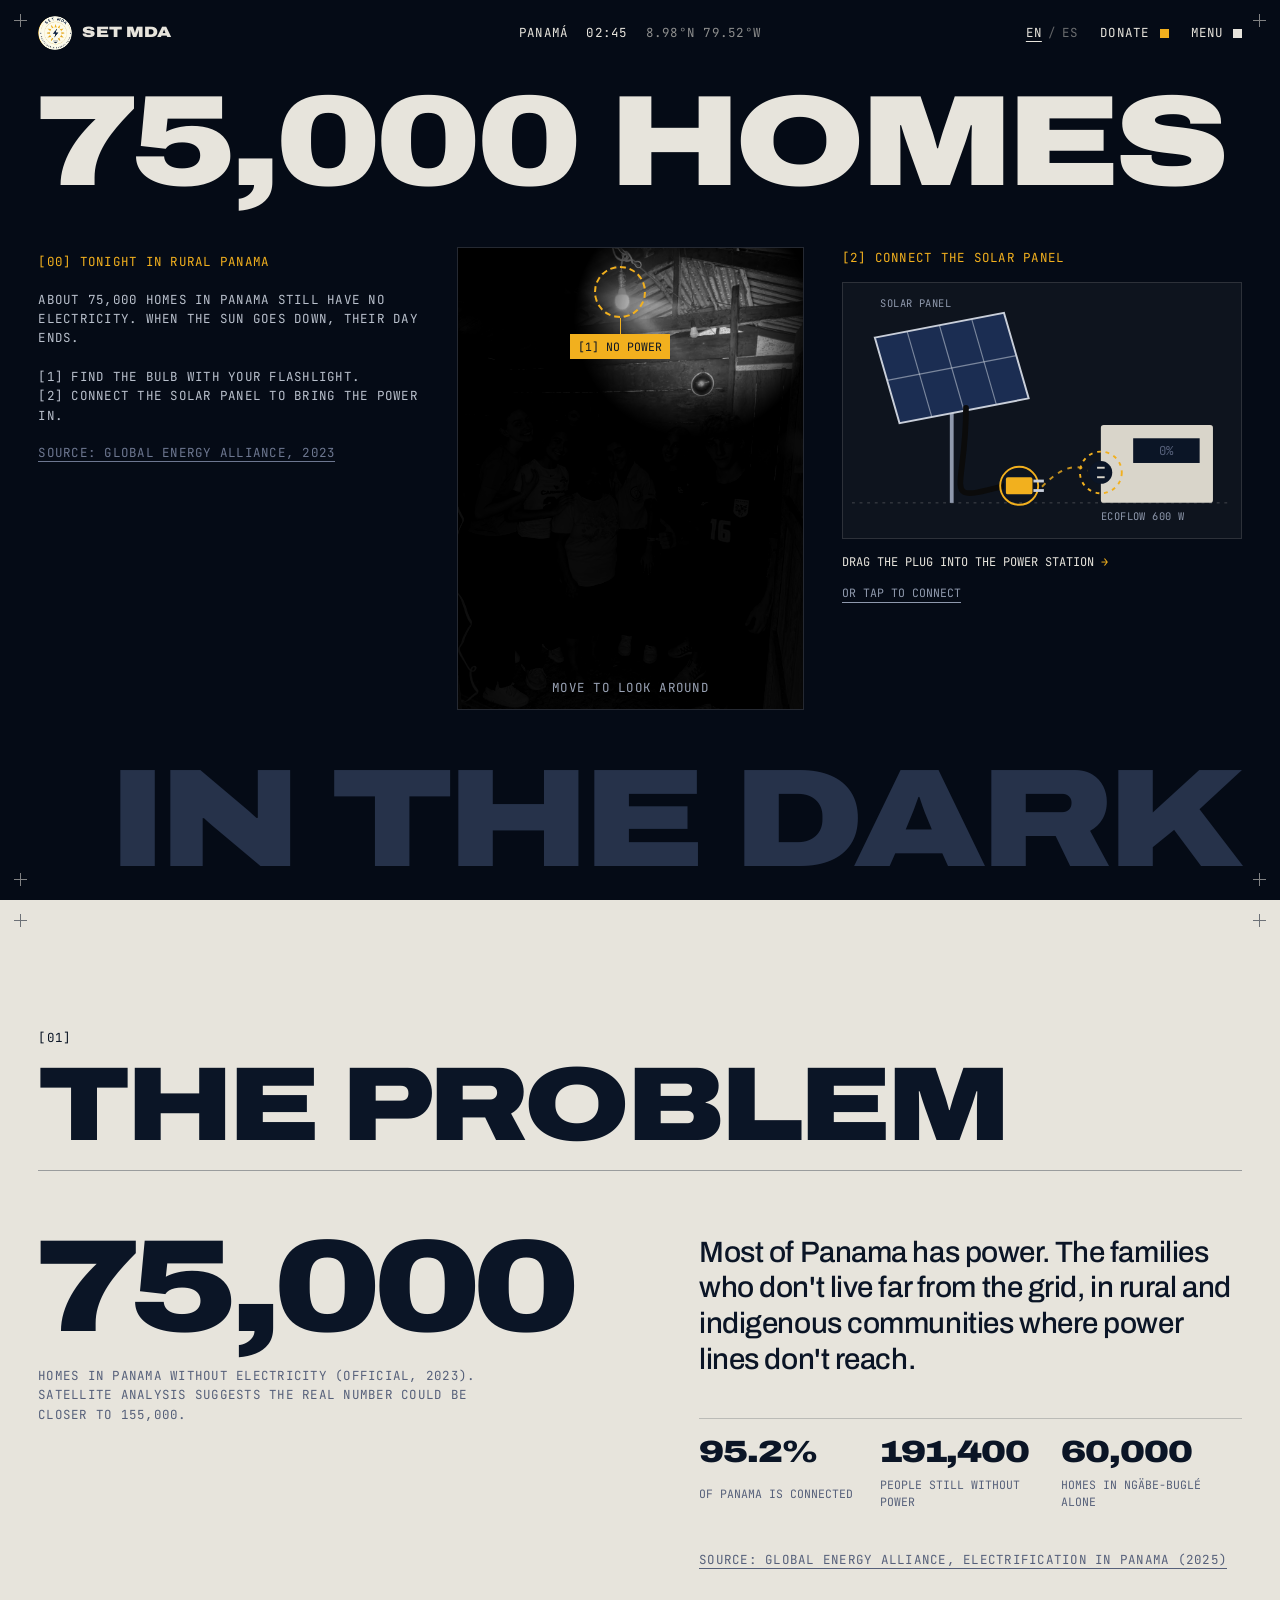
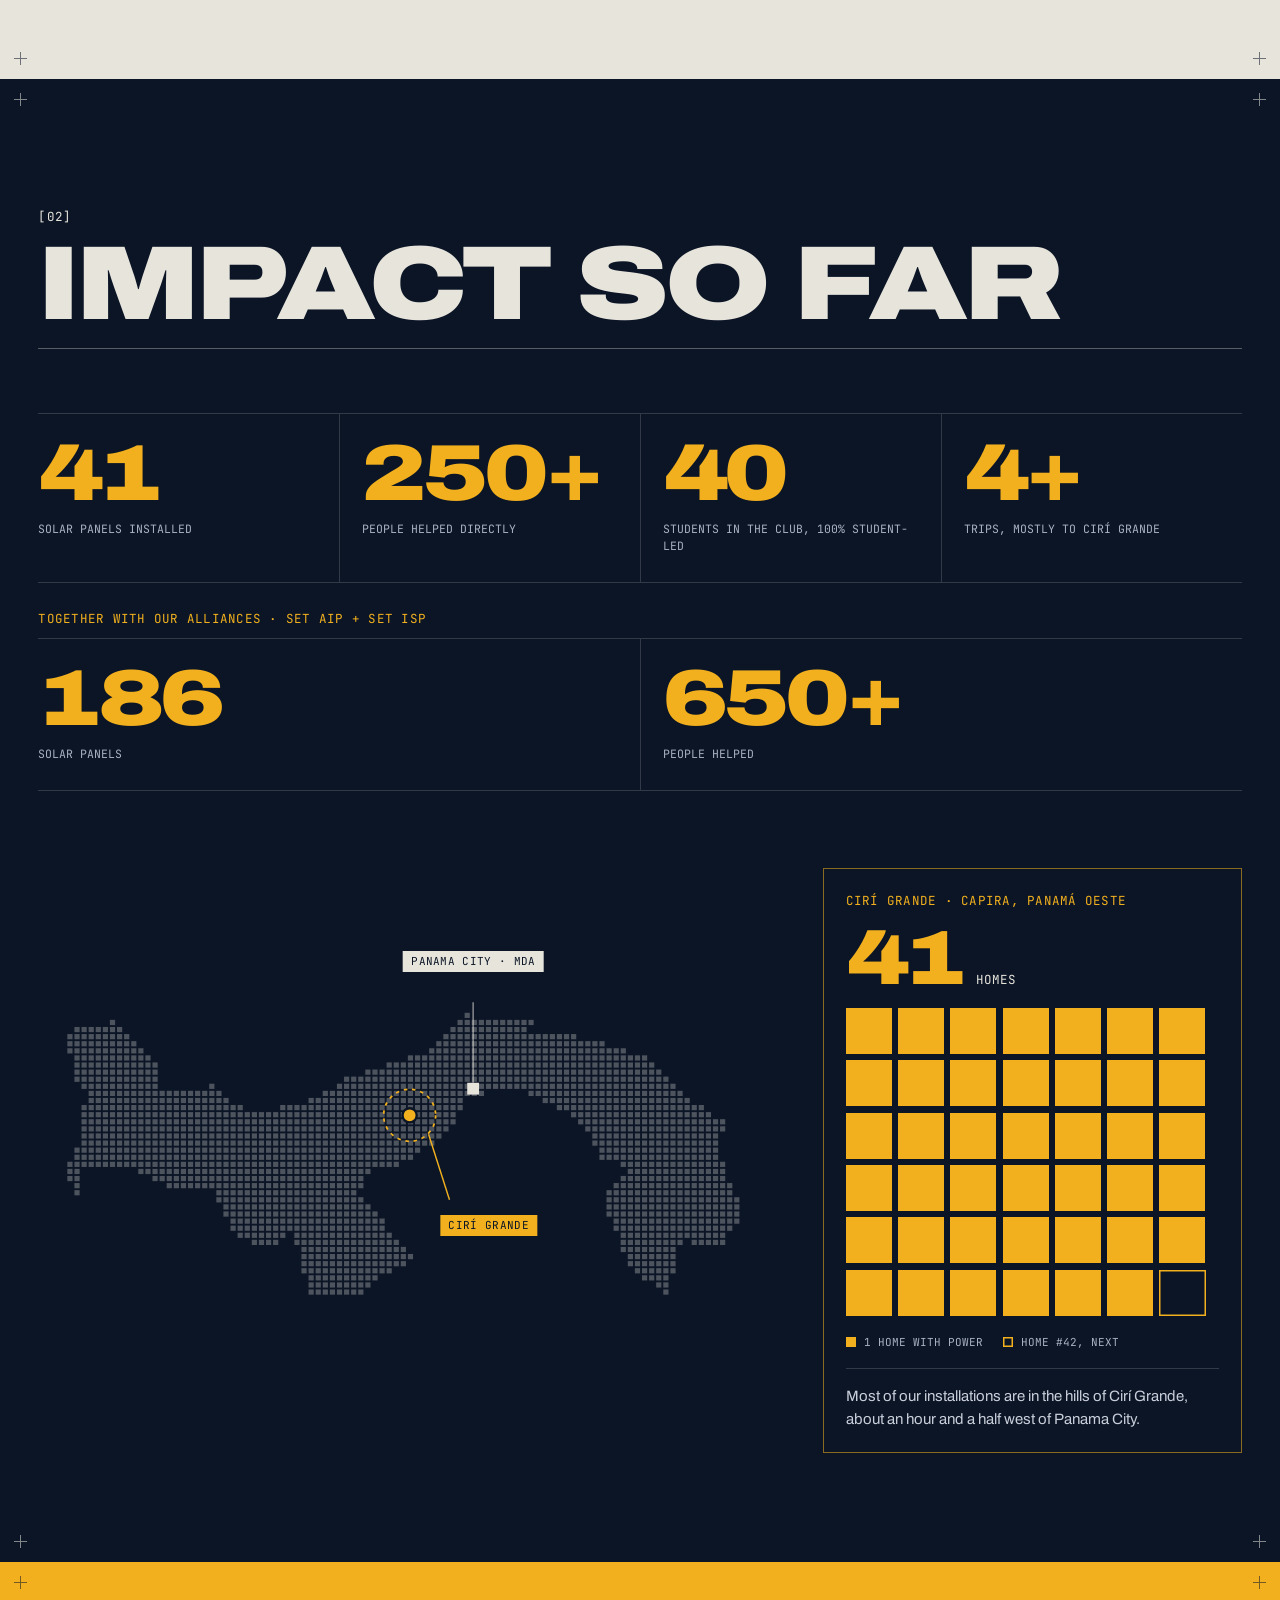
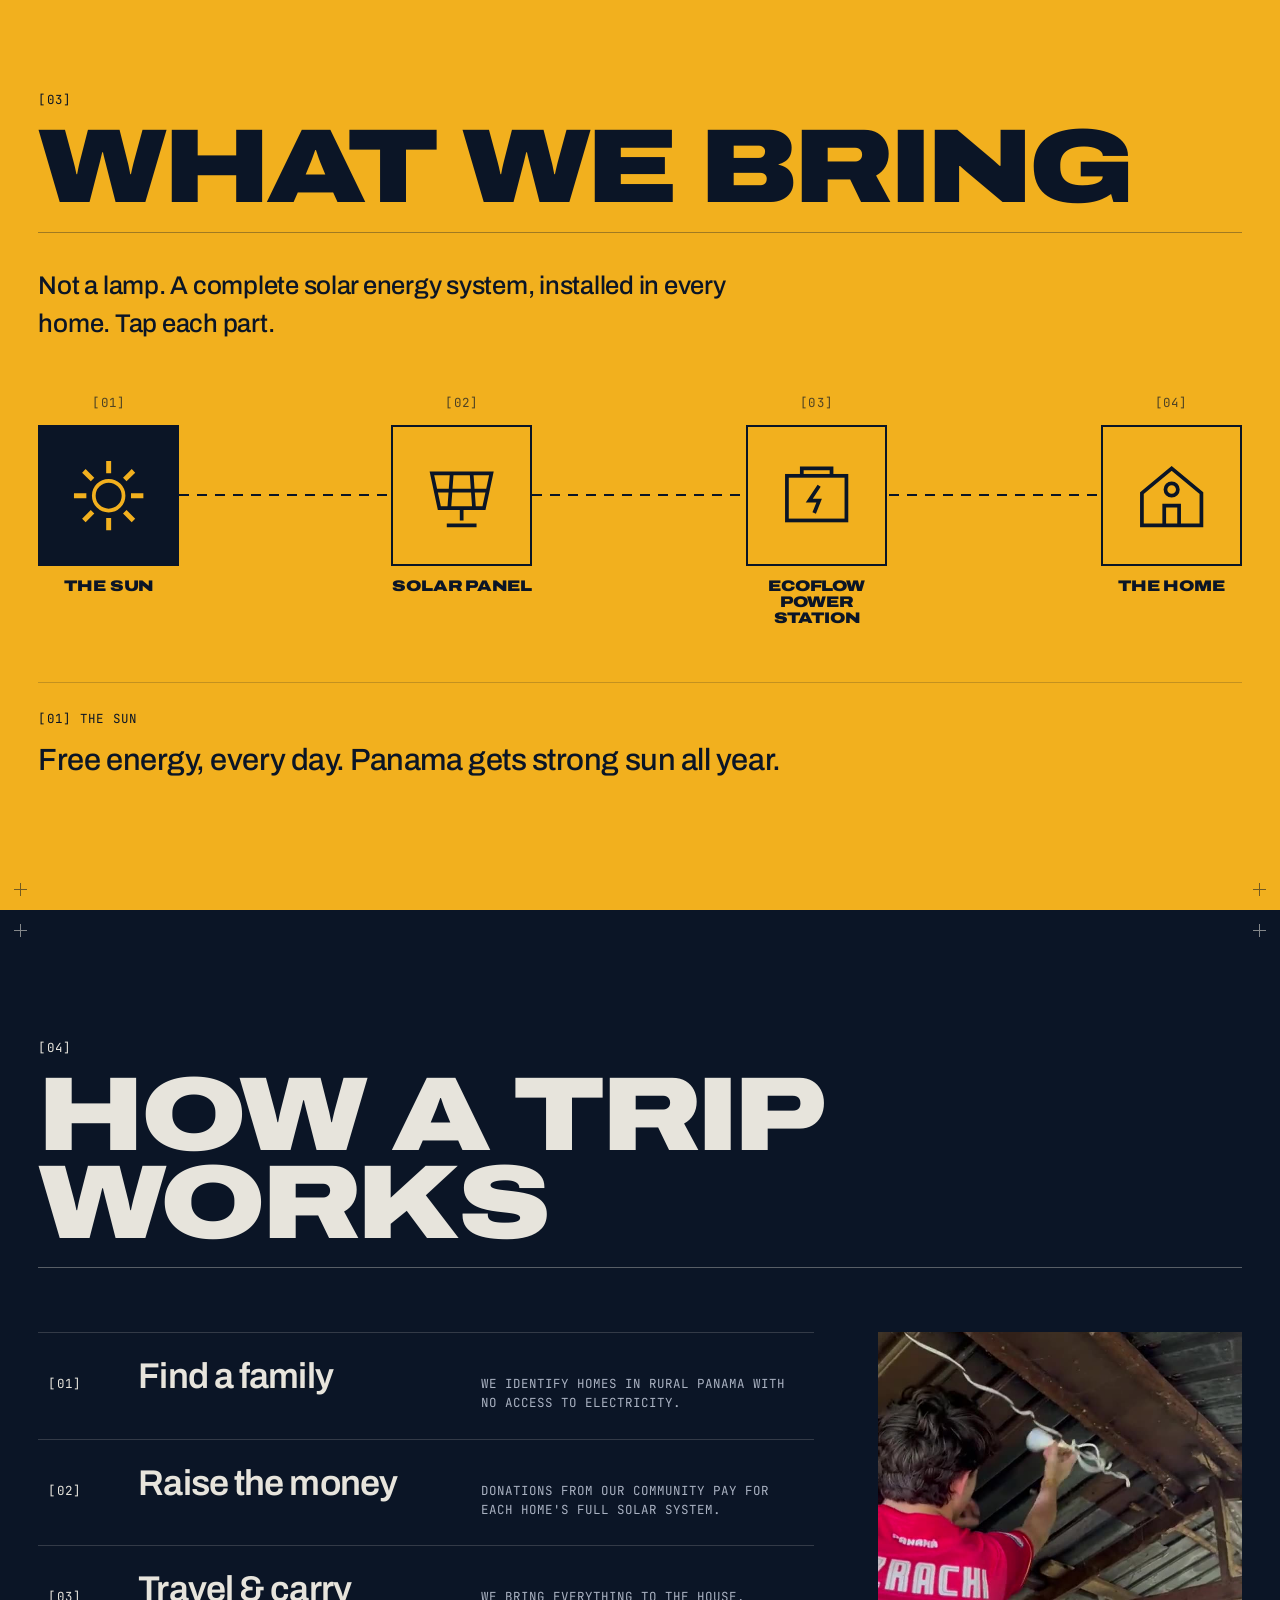
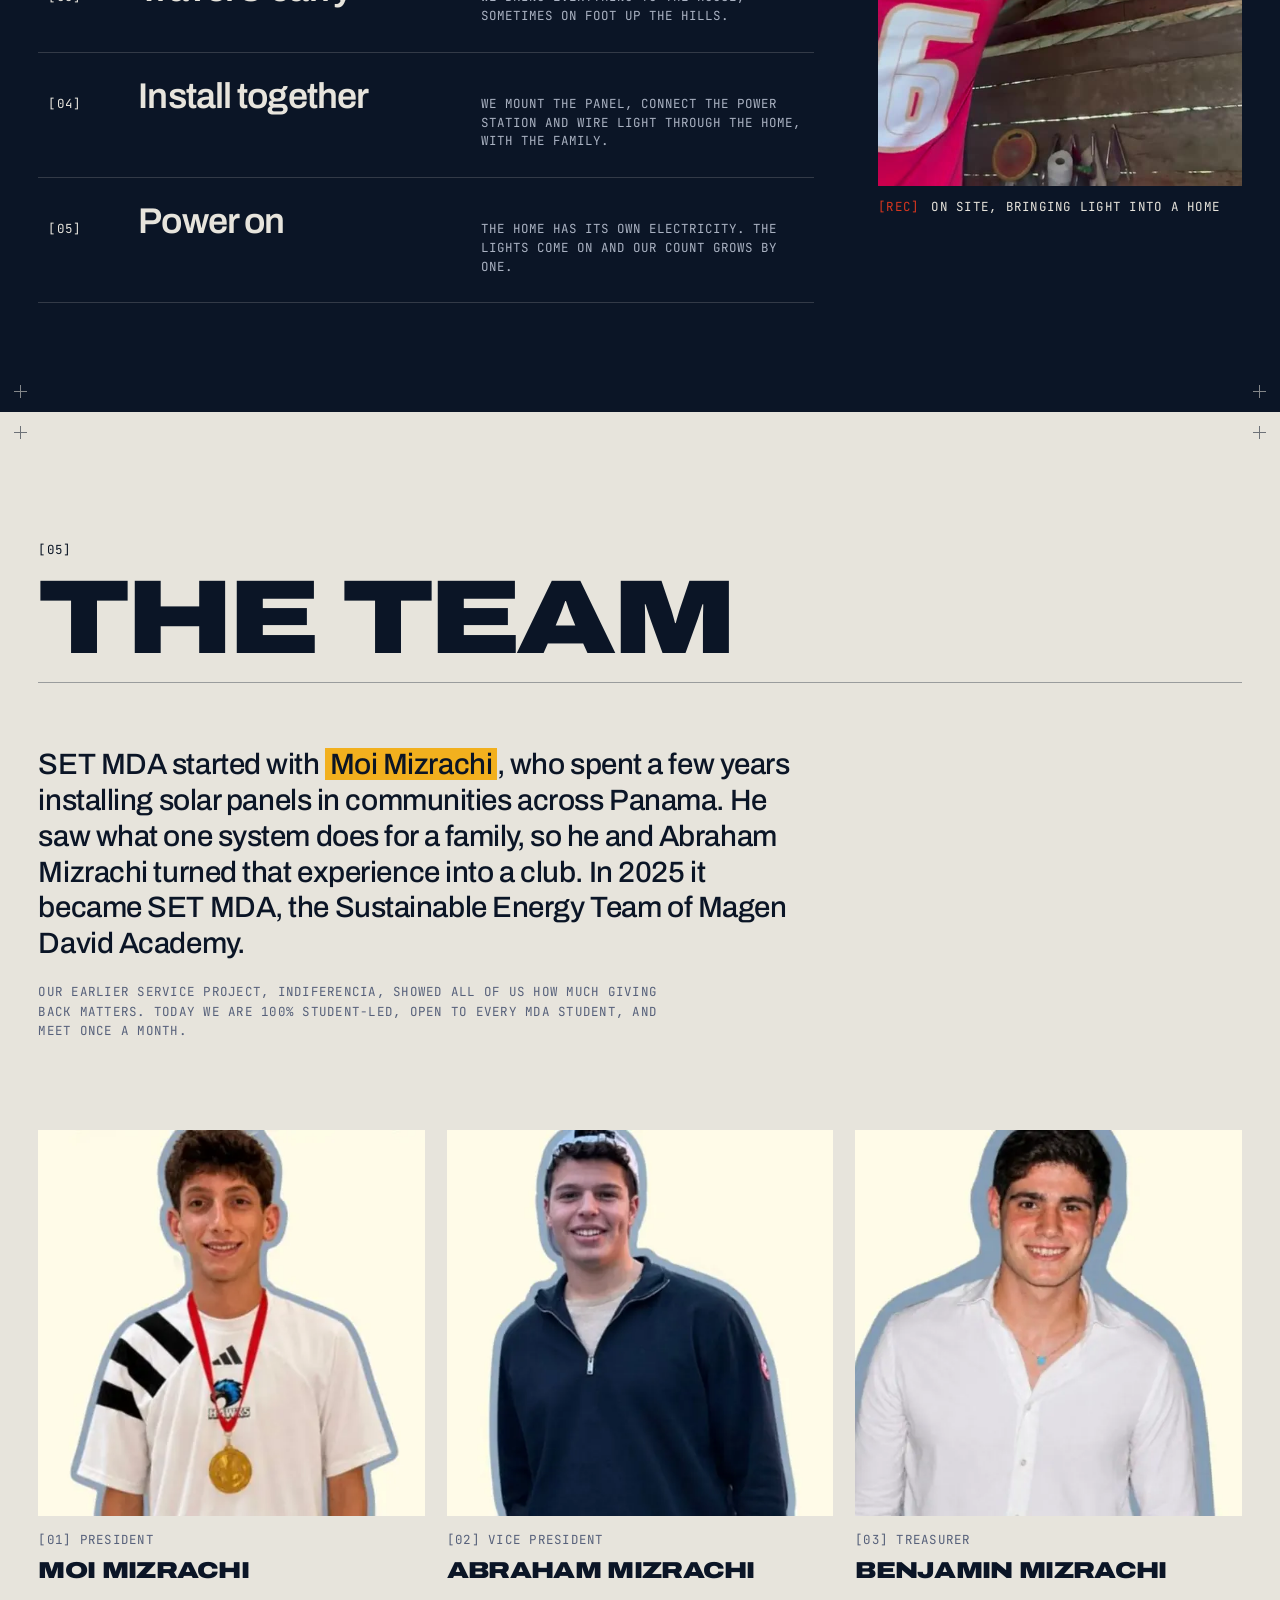
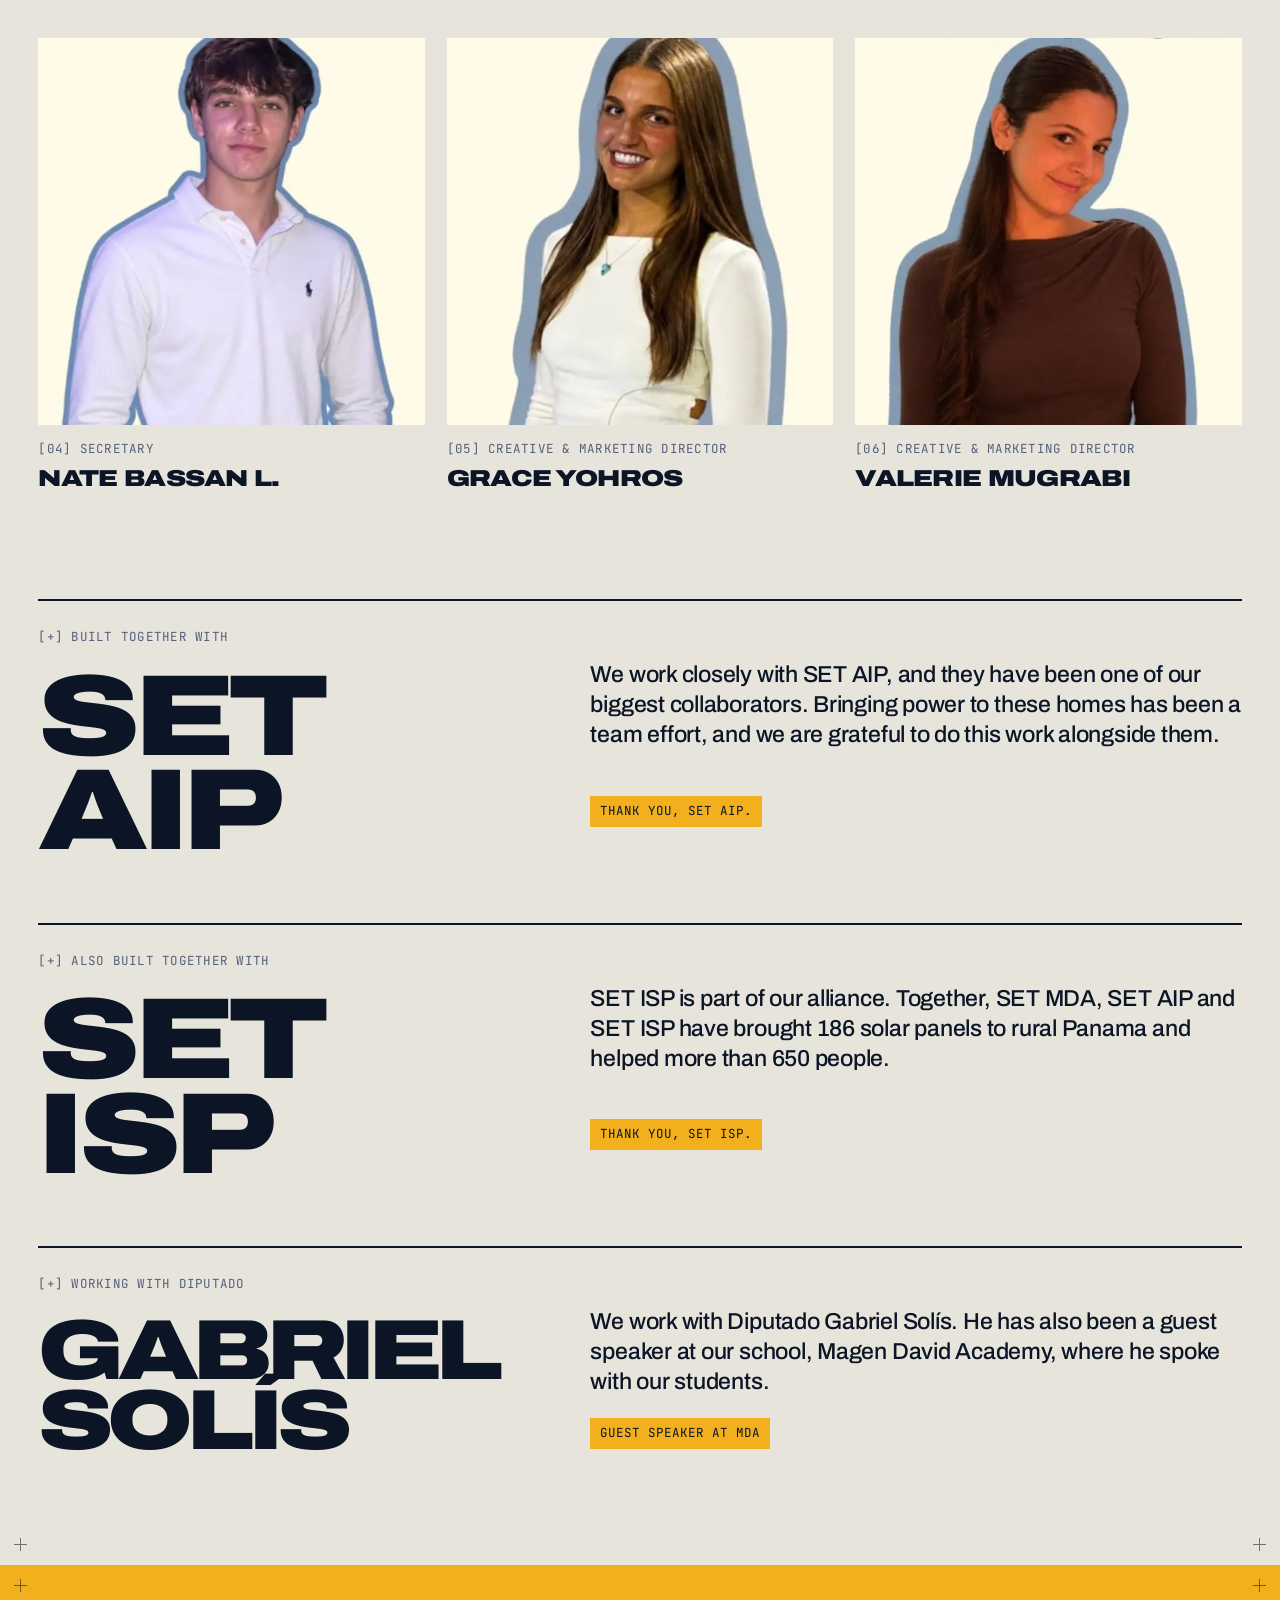
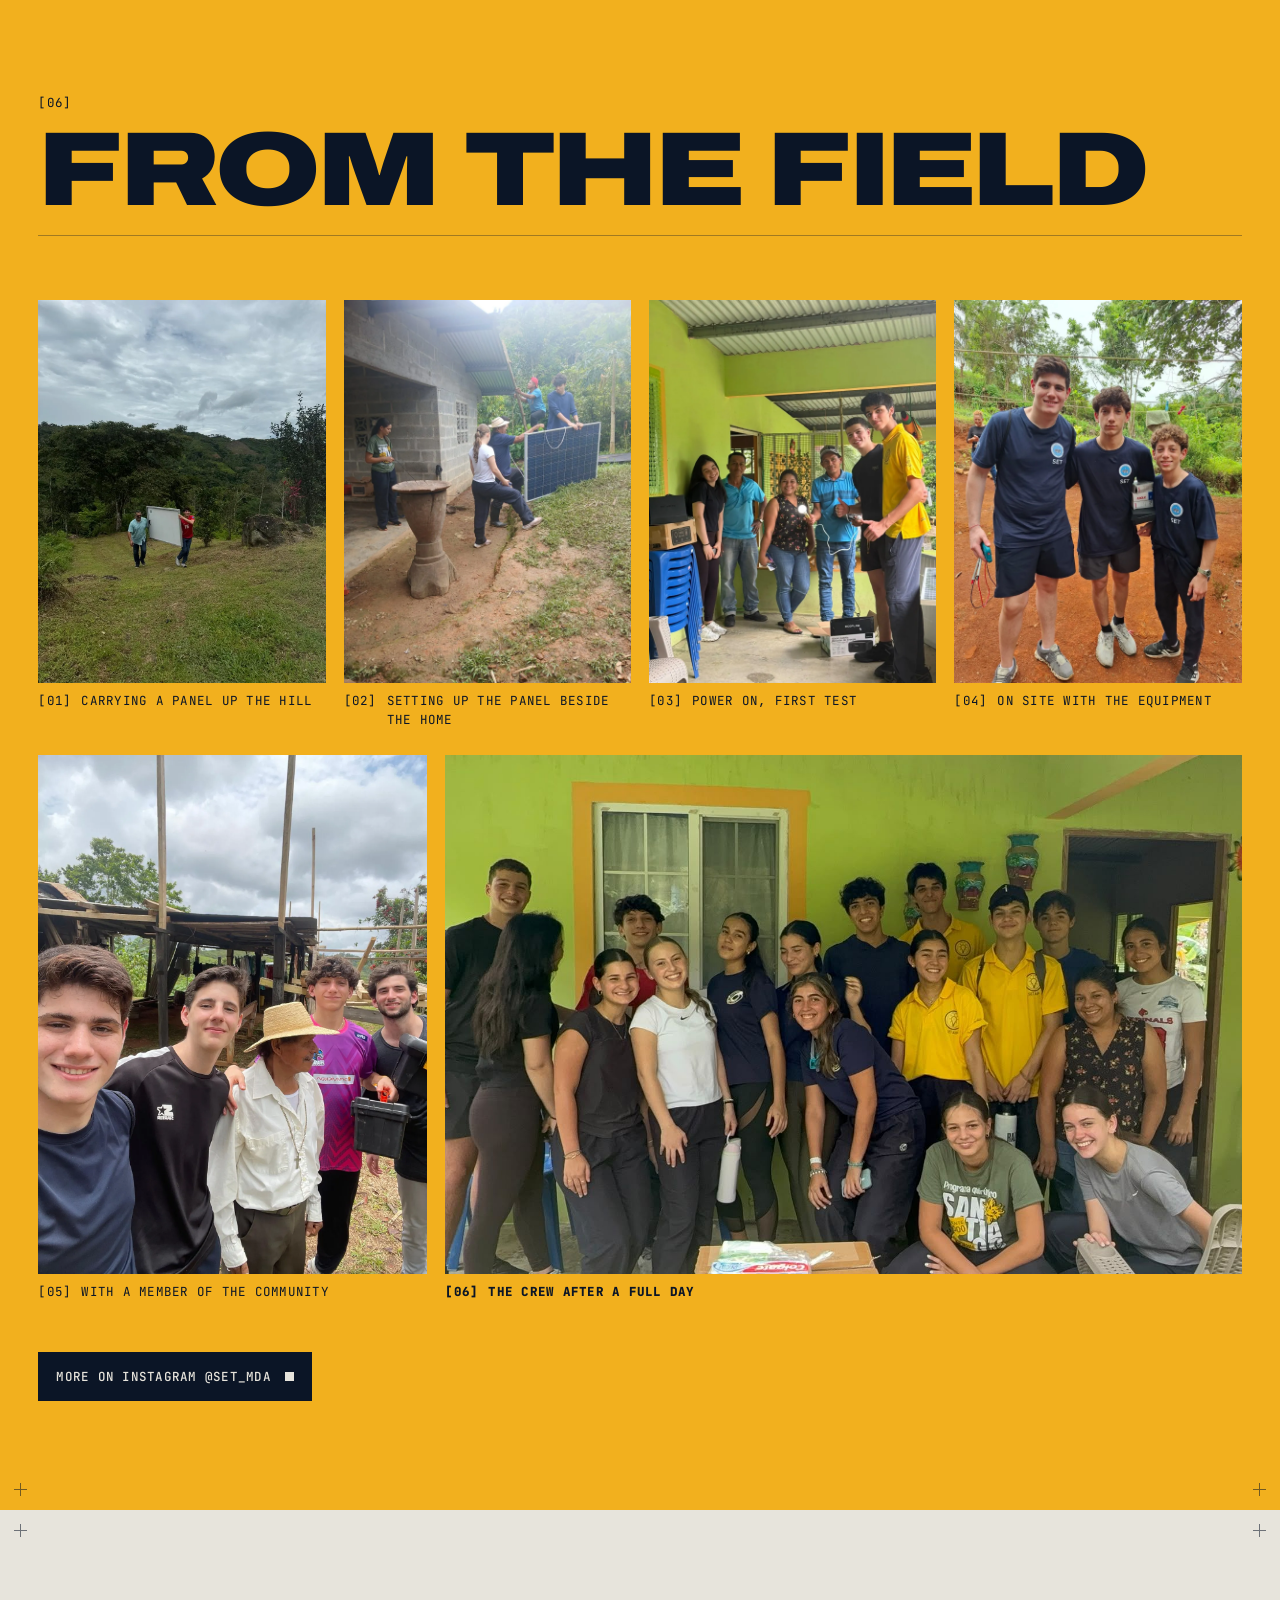
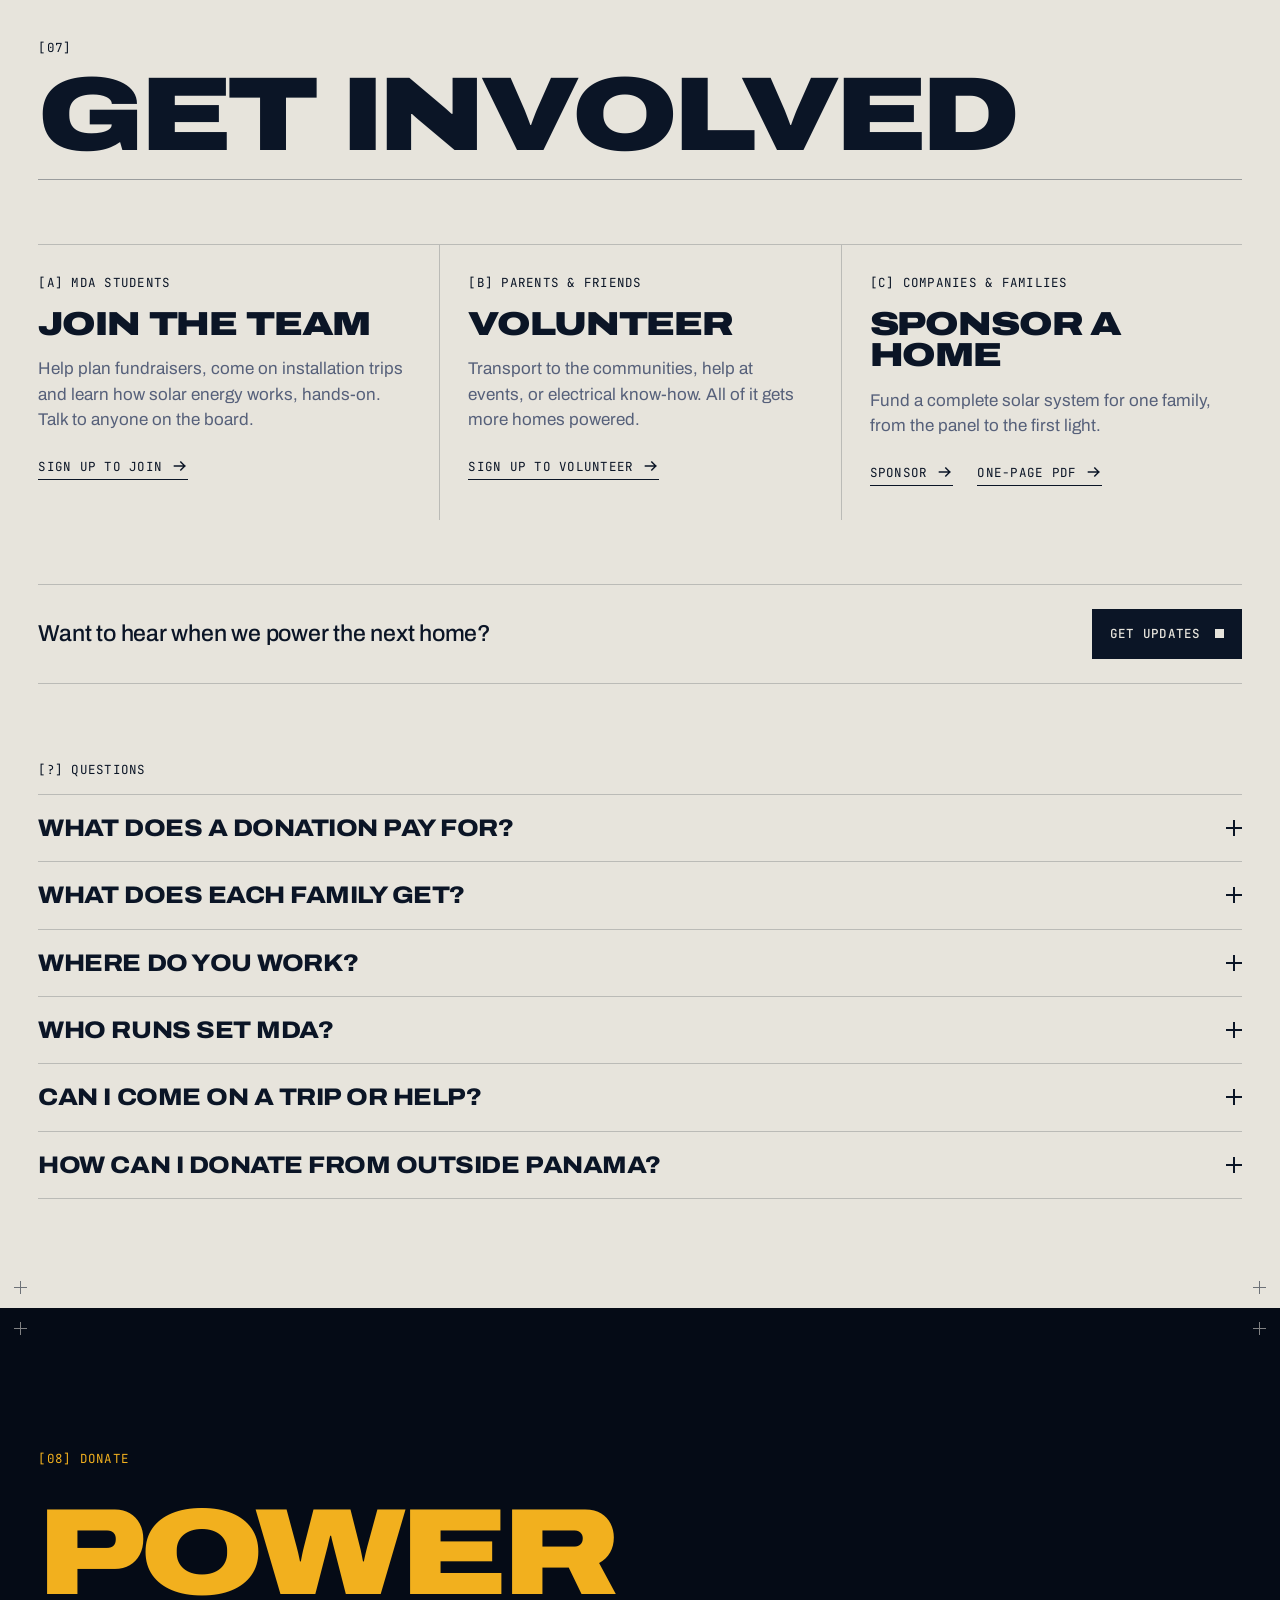
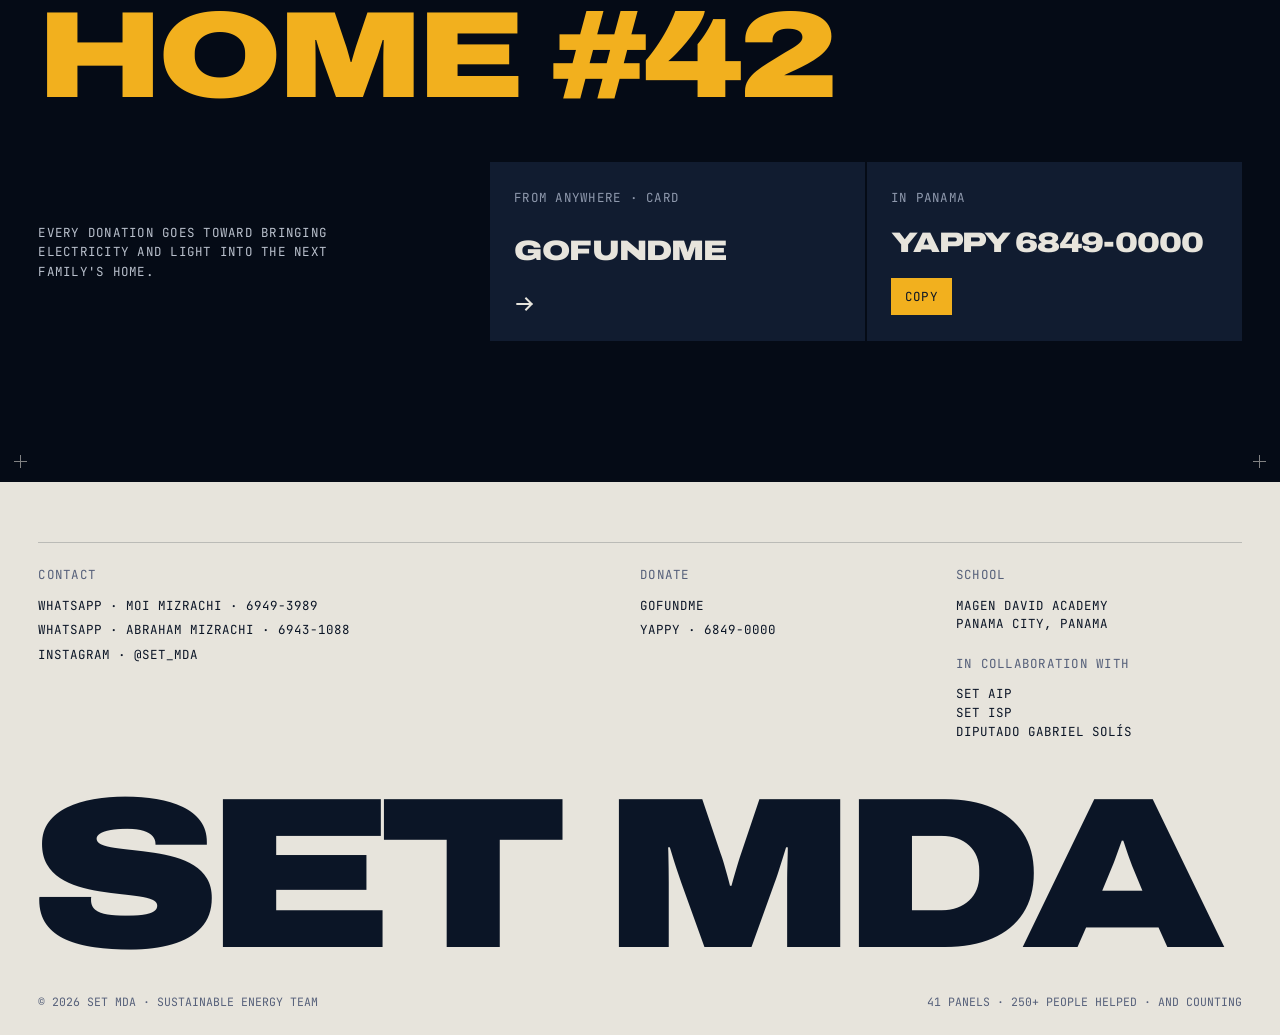
==== commit 2561bf5b: "Add files via upload" ====
--- a/index.html
+++ b/index.html
@@ -7,10 +7,21 @@
 <meta name="description" content="SET MDA is a student-led team from Magen David Academy that brings solar energy and light into the homes of families without electricity in rural Panama.">
 <meta property="og:title" content="SET MDA">
 <meta property="og:site_name" content="SET MDA">
-<script type="application/ld+json">{"@context":"https://schema.org","@type":"WebSite","name":"SET MDA","url":"https://setmda-website.vercel.app/"}</script>
+<link rel="canonical" href="https://setmda-website.vercel.app/">
+<script type="application/ld+json">[{"@context":"https://schema.org","@type":"WebSite","name":"SET MDA","url":"https://setmda-website.vercel.app/"},{"@context":"https://schema.org","@type":"NGO","name":"SET MDA","alternateName":"Sustainable Energy Team of Magen David Academy","url":"https://setmda-website.vercel.app/","logo":"https://setmda-website.vercel.app/images/logo.png","image":"https://setmda-website.vercel.app/images/family-first-light.jpg","description":"Student-led team from Magen David Academy bringing solar energy and light to families without electricity in rural Panama.","foundingDate":"2025","areaServed":"Panama","address":{"@type":"PostalAddress","addressLocality":"Panama City","addressCountry":"PA"},"parentOrganization":{"@type":"School","name":"Magen David Academy"},"sameAs":["https://www.instagram.com/set_mda/","https://gofund.me/2586e6299"]}]</script>
 <meta property="og:description" content="Student-led team from Magen David Academy bringing solar energy and light to families without electricity in rural Panama.">
 <meta property="og:type" content="website">
-<meta property="og:image" content="images/family-first-light.jpg">
+<meta property="og:url" content="https://setmda-website.vercel.app/">
+<meta property="og:locale" content="en_US">
+<meta property="og:locale:alternate" content="es_PA">
+<meta property="og:image" content="https://setmda-website.vercel.app/images/family-first-light.jpg">
+<meta property="og:image:width" content="960">
+<meta property="og:image:height" content="1280">
+<meta property="og:image:alt" content="A family in rural Panama with SET MDA students under the light they installed">
+<meta name="twitter:card" content="summary_large_image">
+<meta name="twitter:title" content="SET MDA">
+<meta name="twitter:description" content="Student-led team from Magen David Academy bringing solar energy and light to families without electricity in rural Panama.">
+<meta name="twitter:image" content="https://setmda-website.vercel.app/images/family-first-light.jpg">
 <meta name="theme-color" content="#0b1526">
 <link rel="icon" href="images/logo.png">
 <link rel="apple-touch-icon" href="images/logo.png">
@@ -75,8 +86,8 @@
         <p class="src"><a href="https://energyalliance.org/wp-content/uploads/2025/05/Panama-Deep-Dive.pdf" target="_blank" rel="noopener"><span class="en">SOURCE: GLOBAL ENERGY ALLIANCE, 2023</span><span class="es" lang="es">FUENTE: GLOBAL ENERGY ALLIANCE, 2023</span></a></p>
       </div>
       <div class="window" id="window">
-        <img class="night" src="images/family-first-light.jpg" style="object-position:50% 38%" alt="" width="960" height="1280">
-        <img class="lit" src="images/family-first-light.jpg" style="object-position:50% 38%" alt="A family in rural Panama with SET MDA students under the light they installed" width="960" height="1280">
+        <picture><source srcset="images/family-first-light.webp" type="image/webp"><img class="night" src="images/family-first-light.jpg" style="object-position:50% 38%" alt="" width="960" height="1280"></picture>
+        <picture><source srcset="images/family-first-light.webp" type="image/webp"><img class="lit" src="images/family-first-light.jpg" style="object-position:50% 38%" alt="A family in rural Panama with SET MDA students under the light they installed" width="960" height="1280"></picture>
         <span class="bulb-glow" aria-hidden="true"></span>
         <span class="bulb-tag" aria-hidden="true"><i class="ring"></i><i class="stem"></i><span class="tag-lbl"><span class="off-copy"><span class="en">[1] NO POWER</span><span class="es" lang="es">[1] SIN ENERGÍA</span></span><span class="on-copy"><span class="en">POWERED BY THE SUN</span><span class="es" lang="es">CON ENERGÍA DEL SOL</span></span></span></span>
         <p class="hint" aria-hidden="true"><span class="en">MOVE TO LOOK AROUND</span><span class="es" lang="es">MUÉVETE PARA MIRAR</span></p>
@@ -247,7 +258,7 @@
         </li>
       </ol>
       <figure class="trip-video mono-img rv">
-        <video src="images/installing-light.mp4" poster="images/installing-light-poster.jpg" autoplay muted loop playsinline aria-label="A SET MDA member bringing light into a family's home"></video>
+        <video preload="none" src="images/installing-light.mp4" poster="images/installing-light-poster.jpg" autoplay muted loop playsinline aria-label="A SET MDA member bringing light into a family's home"></video>
         <figcaption><span class="idx">[REC]</span><span class="en">ON SITE, BRINGING LIGHT INTO A HOME</span><span class="es" lang="es">EN EL SITIO, LLEVANDO LUZ A UN HOGAR</span></figcaption>
       </figure>
     </div>
@@ -263,32 +274,32 @@
     </div>
     <div class="team">
         <article class="member rv">
-          <div class="ph mono-img"><img src="images/moi-mizrachi.jpg" alt="Moi Mizrachi" width="560" height="560"></div>
+          <div class="ph mono-img"><picture><source srcset="images/moi-mizrachi.webp" type="image/webp"><img loading="lazy" decoding="async" src="images/moi-mizrachi.jpg" alt="Moi Mizrachi" width="560" height="560"></picture></div>
           <p class="idx">[01] <span class="en">PRESIDENT</span><span class="es" lang="es">PRESIDENTE</span></p>
           <h3>MOI MIZRACHI</h3>
         </article>
         <article class="member rv">
-          <div class="ph mono-img"><img src="images/abraham-mizrachi.jpg" alt="Abraham Mizrachi" width="560" height="560"></div>
+          <div class="ph mono-img"><picture><source srcset="images/abraham-mizrachi.webp" type="image/webp"><img loading="lazy" decoding="async" src="images/abraham-mizrachi.jpg" alt="Abraham Mizrachi" width="560" height="560"></picture></div>
           <p class="idx">[02] <span class="en">VICE PRESIDENT</span><span class="es" lang="es">VICEPRESIDENTE</span></p>
           <h3>ABRAHAM MIZRACHI</h3>
         </article>
         <article class="member rv">
-          <div class="ph mono-img"><img src="images/benjamin-mizrachi.jpg" alt="Benjamin Mizrachi" width="560" height="560"></div>
+          <div class="ph mono-img"><picture><source srcset="images/benjamin-mizrachi.webp" type="image/webp"><img loading="lazy" decoding="async" src="images/benjamin-mizrachi.jpg" alt="Benjamin Mizrachi" width="560" height="560"></picture></div>
           <p class="idx">[03] <span class="en">TREASURER</span><span class="es" lang="es">TESORERO</span></p>
           <h3>BENJAMIN MIZRACHI</h3>
         </article>
         <article class="member rv">
-          <div class="ph mono-img"><img src="images/nate-bassan.jpg" alt="Nate Bassan L." width="560" height="560"></div>
+          <div class="ph mono-img"><picture><source srcset="images/nate-bassan.webp" type="image/webp"><img loading="lazy" decoding="async" src="images/nate-bassan.jpg" alt="Nate Bassan L." width="560" height="560"></picture></div>
           <p class="idx">[04] <span class="en">SECRETARY</span><span class="es" lang="es">SECRETARIO</span></p>
           <h3>NATE BASSAN L.</h3>
         </article>
         <article class="member rv">
-          <div class="ph mono-img"><img src="images/grace-yohros.jpg" alt="Grace Yohros" width="560" height="560"></div>
+          <div class="ph mono-img"><picture><source srcset="images/grace-yohros.webp" type="image/webp"><img loading="lazy" decoding="async" src="images/grace-yohros.jpg" alt="Grace Yohros" width="560" height="560"></picture></div>
           <p class="idx">[05] <span class="en">CREATIVE &AMP; MARKETING DIRECTOR</span><span class="es" lang="es">DIRECTORA CREATIVA Y DE MERCADEO</span></p>
           <h3>GRACE YOHROS</h3>
         </article>
         <article class="member rv">
-          <div class="ph mono-img"><img src="images/valerie-mugrabi.jpg" alt="Valerie Mugrabi" width="560" height="560"></div>
+          <div class="ph mono-img"><picture><source srcset="images/valerie-mugrabi.webp" type="image/webp"><img loading="lazy" decoding="async" src="images/valerie-mugrabi.jpg" alt="Valerie Mugrabi" width="560" height="560"></picture></div>
           <p class="idx">[06] <span class="en">CREATIVE &AMP; MARKETING DIRECTOR</span><span class="es" lang="es">DIRECTORA CREATIVA Y DE MERCADEO</span></p>
           <h3>VALERIE MUGRABI</h3>
         </article>
@@ -300,6 +311,12 @@
       <p class="partner-thanks"><span class="en">THANK YOU, SET AIP.</span><span class="es" lang="es">GRACIAS, SET AIP.</span></p>
     </div>
     <div class="partner rv">
+      <p class="idx"><span class="en">[+] ALSO BUILT TOGETHER WITH</span><span class="es" lang="es">[+] TAMBIÉN HECHO JUNTO A</span></p>
+      <h3 class="partner-name">SET ISP</h3>
+      <p class="partner-copy"><span class="en">SET ISP is part of our alliance. Together, SET MDA, SET AIP and SET ISP have brought 186 solar panels to rural Panama and helped more than 650 people.</span><span class="es" lang="es">SET ISP es parte de nuestra alianza. Juntos, SET MDA, SET AIP y SET ISP hemos llevado 186 paneles solares al Panamá rural y ayudado a más de 650 personas.</span></p>
+      <p class="partner-thanks"><span class="en">THANK YOU, SET ISP.</span><span class="es" lang="es">GRACIAS, SET ISP.</span></p>
+    </div>
+    <div class="partner rv">
       <p class="idx"><span class="en">[+] WORKING WITH DIPUTADO</span><span class="es" lang="es">[+] TRABAJAMOS CON EL DIPUTADO</span></p>
       <h3 class="partner-name fitname"><span>GABRIEL<br>SOLÍS</span></h3>
       <p class="partner-copy"><span class="en">We work with Diputado Gabriel Solís. He has also been a guest speaker at our school, Magen David Academy, where he spoke with our students.</span><span class="es" lang="es">Trabajamos con el diputado Gabriel Solís. Además, fue orador invitado en nuestro colegio, Magen David Academy, donde habló con nuestros estudiantes.</span></p>
@@ -313,27 +330,27 @@
     <div class="sec-head"><span class="idx">[06]</span><h2 class="title"><span class="en">FROM THE FIELD</span><span class="es" lang="es">EN EL CAMPO</span></h2><span class="rule"></span></div>
     <div class="collage">
         <figure class="shot shot-1 tall mono-img rv">
-          <img src="images/hero-carrying-panel.jpg" style="object-position:45% 64%" alt="Carrying a panel up the hill" width="1200" height="1600">
+          <picture><source srcset="images/hero-carrying-panel.webp" type="image/webp"><img loading="lazy" decoding="async" src="images/hero-carrying-panel.jpg" style="object-position:45% 64%" alt="Carrying a panel up the hill" width="1200" height="1600"></picture>
           <figcaption><span class="idx">[01]</span><span class="en">CARRYING A PANEL UP THE HILL</span><span class="es" lang="es">SUBIENDO UN PANEL POR LA LOMA</span></figcaption>
         </figure>
         <figure class="shot shot-2 tall mono-img rv">
-          <img src="images/installing-panel.jpg" style="object-position:60% 38%" alt="Setting up the panel beside the home" width="1200" height="1600">
+          <picture><source srcset="images/installing-panel.webp" type="image/webp"><img loading="lazy" decoding="async" src="images/installing-panel.jpg" style="object-position:60% 38%" alt="Setting up the panel beside the home" width="1200" height="1600"></picture>
           <figcaption><span class="idx">[02]</span><span class="en">SETTING UP THE PANEL BESIDE THE HOME</span><span class="es" lang="es">MONTANDO EL PANEL JUNTO A LA CASA</span></figcaption>
         </figure>
         <figure class="shot shot-3 tall mono-img rv">
-          <img src="images/family-ecoflow.jpg" style="object-position:55% 42%" alt="Power on, first test" width="1200" height="1600">
+          <picture><source srcset="images/family-ecoflow.webp" type="image/webp"><img loading="lazy" decoding="async" src="images/family-ecoflow.jpg" style="object-position:55% 42%" alt="Power on, first test" width="1200" height="1600"></picture>
           <figcaption><span class="idx">[03]</span><span class="en">POWER ON, FIRST TEST</span><span class="es" lang="es">PRIMERA PRUEBA CON ENERGÍA</span></figcaption>
         </figure>
         <figure class="shot shot-4 tall mono-img rv">
-          <img src="images/set-shirts.jpg" style="object-position:50% 26%" alt="On site with the equipment" width="1200" height="1600">
+          <picture><source srcset="images/set-shirts.webp" type="image/webp"><img loading="lazy" decoding="async" src="images/set-shirts.jpg" style="object-position:50% 26%" alt="On site with the equipment" width="1200" height="1600"></picture>
           <figcaption><span class="idx">[04]</span><span class="en">ON SITE WITH THE EQUIPMENT</span><span class="es" lang="es">EN EL SITIO CON EL EQUIPO</span></figcaption>
         </figure>
         <figure class="shot shot-5 tall mono-img rv">
-          <img src="images/team-selfie.jpg" style="object-position:45% 48%" alt="With a member of the community" width="1200" height="1600">
+          <picture><source srcset="images/team-selfie.webp" type="image/webp"><img loading="lazy" decoding="async" src="images/team-selfie.jpg" style="object-position:45% 48%" alt="With a member of the community" width="1200" height="1600"></picture>
           <figcaption><span class="idx">[05]</span><span class="en">WITH A MEMBER OF THE COMMUNITY</span><span class="es" lang="es">CON UN MIEMBRO DE LA COMUNIDAD</span></figcaption>
         </figure>
         <figure class="shot shot-6 wide mono-img rv">
-          <img src="images/team-green-house.jpg" style="object-position:50% 32%" alt="The crew after a full day" width="1200" height="1600">
+          <img loading="lazy" decoding="async" src="images/team-green-house.jpg" style="object-position:50% 32%" alt="The crew after a full day" width="1200" height="1600">
           <figcaption><span class="idx">[06]</span><span class="en">THE CREW AFTER A FULL DAY</span><span class="es" lang="es">EL EQUIPO DESPUÉS DE UN DÍA COMPLETO</span></figcaption>
         </figure>
     </div>
@@ -345,10 +362,12 @@
     <i class="x x1"></i><i class="x x2"></i><i class="x x3"></i><i class="x x4"></i>
     <div class="sec-head"><span class="idx">[07]</span><h2 class="title"><span class="en">GET INVOLVED</span><span class="es" lang="es">PARTICIPA</span></h2><span class="rule"></span></div>
     <div class="ways">
-      <div class="way rv"><span class="idx">[A] <span class="en">MDA STUDENTS</span><span class="es" lang="es">ESTUDIANTES DE MDA</span></span><h3><span class="en">JOIN THE TEAM</span><span class="es" lang="es">ÚNETE AL EQUIPO</span></h3><p><span class="en">Help plan fundraisers, come on installation trips and learn how solar energy works, hands-on. Talk to anyone on the board.</span><span class="es" lang="es">Ayuda a planificar recaudaciones, ven a los viajes de instalación y aprende cómo funciona la energía solar, en la práctica. Habla con cualquiera de la directiva.</span></p><a class="lnk" href="#team"><span class="en">MEET THE BOARD</span><span class="es" lang="es">CONOCE A LA DIRECTIVA</span><svg class="arr" viewBox="0 0 20 20" aria-hidden="true"><path d="M3 10h13M11 5l5 5-5 5" fill="none" stroke="currentColor" stroke-width="1.8" stroke-linecap="square"/></svg></a></div>
-      <div class="way rv"><span class="idx">[B] <span class="en">PARENTS &amp; FRIENDS</span><span class="es" lang="es">PADRES Y AMIGOS</span></span><h3><span class="en">VOLUNTEER</span><span class="es" lang="es">SÉ VOLUNTARIO</span></h3><p><span class="en">Transport to the communities, help at events, or electrical know-how. All of it gets more homes powered.</span><span class="es" lang="es">Transporte a las comunidades, ayuda en eventos o conocimientos de electricidad. Todo ayuda a darle energía a más hogares.</span></p><a class="lnk" href="https://wa.me/50769493989?text=Hola%20SET%20MDA!%20" target="_blank" rel="noopener"><span class="en">MESSAGE US</span><span class="es" lang="es">ESCRÍBENOS</span><svg class="arr" viewBox="0 0 20 20" aria-hidden="true"><path d="M3 10h13M11 5l5 5-5 5" fill="none" stroke="currentColor" stroke-width="1.8" stroke-linecap="square"/></svg></a></div>
-      <div class="way rv"><span class="idx">[C] <span class="en">COMPANIES &amp; FAMILIES</span><span class="es" lang="es">EMPRESAS Y FAMILIAS</span></span><h3><span class="en">SPONSOR A HOME</span><span class="es" lang="es">PATROCINA UN HOGAR</span></h3><p><span class="en">Fund a complete solar system for one family, from the panel to the first light.</span><span class="es" lang="es">Financia un sistema solar completo para una familia, desde el panel hasta la primera luz.</span></p><a class="lnk" href="#donate"><span class="en">SPONSOR</span><span class="es" lang="es">PATROCINAR</span><svg class="arr" viewBox="0 0 20 20" aria-hidden="true"><path d="M3 10h13M11 5l5 5-5 5" fill="none" stroke="currentColor" stroke-width="1.8" stroke-linecap="square"/></svg></a></div>
-    </div>
+      <div class="way rv"><span class="idx">[A] <span class="en">MDA STUDENTS</span><span class="es" lang="es">ESTUDIANTES DE MDA</span></span><h3><span class="en">JOIN THE TEAM</span><span class="es" lang="es">ÚNETE AL EQUIPO</span></h3><p><span class="en">Help plan fundraisers, come on installation trips and learn how solar energy works, hands-on. Talk to anyone on the board.</span><span class="es" lang="es">Ayuda a planificar recaudaciones, ven a los viajes de instalación y aprende cómo funciona la energía solar, en la práctica. Habla con cualquiera de la directiva.</span></p><a class="lnk" href="https://tally.so/r/1WPAjg" target="_blank" rel="noopener"><span class="en">SIGN UP TO JOIN</span><span class="es" lang="es">INSCRÍBETE</span><svg class="arr" viewBox="0 0 20 20" aria-hidden="true"><path d="M3 10h13M11 5l5 5-5 5" fill="none" stroke="currentColor" stroke-width="1.8" stroke-linecap="square"/></svg></a></div>
+      <div class="way rv"><span class="idx">[B] <span class="en">PARENTS &amp; FRIENDS</span><span class="es" lang="es">PADRES Y AMIGOS</span></span><h3><span class="en">VOLUNTEER</span><span class="es" lang="es">SÉ VOLUNTARIO</span></h3><p><span class="en">Transport to the communities, help at events, or electrical know-how. All of it gets more homes powered.</span><span class="es" lang="es">Transporte a las comunidades, ayuda en eventos o conocimientos de electricidad. Todo ayuda a darle energía a más hogares.</span></p><a class="lnk" href="https://tally.so/r/1WPAjg" target="_blank" rel="noopener"><span class="en">SIGN UP TO VOLUNTEER</span><span class="es" lang="es">INSCRÍBETE COMO VOLUNTARIO</span><svg class="arr" viewBox="0 0 20 20" aria-hidden="true"><path d="M3 10h13M11 5l5 5-5 5" fill="none" stroke="currentColor" stroke-width="1.8" stroke-linecap="square"/></svg></a></div>
+      <div class="way rv"><span class="idx">[C] <span class="en">COMPANIES &amp; FAMILIES</span><span class="es" lang="es">EMPRESAS Y FAMILIAS</span></span><h3><span class="en">SPONSOR A HOME</span><span class="es" lang="es">PATROCINA UN HOGAR</span></h3><p><span class="en">Fund a complete solar system for one family, from the panel to the first light.</span><span class="es" lang="es">Financia un sistema solar completo para una familia, desde el panel hasta la primera luz.</span></p><span class="lnks"><a class="lnk" href="#donate"><span class="en">SPONSOR</span><span class="es" lang="es">PATROCINAR</span><svg class="arr" viewBox="0 0 20 20" aria-hidden="true"><path d="M3 10h13M11 5l5 5-5 5" fill="none" stroke="currentColor" stroke-width="1.8" stroke-linecap="square"/></svg></a><a class="lnk" href="SET-MDA-one-pager.pdf" target="_blank" rel="noopener"><span class="en">ONE-PAGE PDF</span><span class="es" lang="es">RESUMEN EN PDF</span><svg class="arr" viewBox="0 0 20 20" aria-hidden="true"><path d="M3 10h13M11 5l5 5-5 5" fill="none" stroke="currentColor" stroke-width="1.8" stroke-linecap="square"/></svg></a></span></div>
+    </div>
+      <div class="updates rv"><p><span class="en">Want to hear when we power the next home?</span><span class="es" lang="es">¿Quieres saber cuando llevemos energía al próximo hogar?</span></p><a class="btn ink" href="https://tally.so/r/1WPAjg" target="_blank" rel="noopener"><span class="en">GET UPDATES</span><span class="es" lang="es">RECIBE NOTICIAS</span><i class="sq" aria-hidden="true"></i></a></div>
+    <div class="faq"><p class="idx"><span class="en">[?] QUESTIONS</span><span class="es" lang="es">[?] PREGUNTAS</span></p><details class="qa rv"><summary><span class="en">What does a donation pay for?</span><span class="es" lang="es">¿Para qué se usa una donación?</span><i aria-hidden="true"></i></summary><p><span class="en">Equipment for the next homes on our list: the solar panel, the EcoFlow power station and the light bulbs for each family.</span><span class="es" lang="es">Equipos para los próximos hogares en nuestra lista: el panel solar, la estación de energía EcoFlow y los bombillos para cada familia.</span></p></details><details class="qa rv"><summary><span class="en">What does each family get?</span><span class="es" lang="es">¿Qué recibe cada familia?</span><i aria-hidden="true"></i></summary><p><span class="en">A complete solar system: a panel outside, an EcoFlow power station inside (600 W · 245 Wh) and light in the home. No fuel to buy and no power bill.</span><span class="es" lang="es">Un sistema solar completo: un panel afuera, una estación EcoFlow adentro (600 W · 245 Wh) y luz en la casa. Sin combustible que comprar y sin factura de luz.</span></p></details><details class="qa rv"><summary><span class="en">Where do you work?</span><span class="es" lang="es">¿Dónde trabajan?</span><i aria-hidden="true"></i></summary><p><span class="en">Mostly in the hills of Cirí Grande, in Capira, Panamá Oeste, about an hour and a half west of Panama City.</span><span class="es" lang="es">Sobre todo en las montañas de Cirí Grande, en Capira, Panamá Oeste, a una hora y media al oeste de la Ciudad de Panamá.</span></p></details><details class="qa rv"><summary><span class="en">Who runs SET MDA?</span><span class="es" lang="es">¿Quién dirige SET MDA?</span><i aria-hidden="true"></i></summary><p><span class="en">Students. SET MDA is 100% student-led, started in 2025 at Magen David Academy, has 40 students and meets once a month.</span><span class="es" lang="es">Estudiantes. SET MDA es 100% dirigido por estudiantes, empezó en 2025 en Magen David Academy, tiene 40 estudiantes y se reúne una vez al mes.</span></p></details><details class="qa rv"><summary><span class="en">Can I come on a trip or help?</span><span class="es" lang="es">¿Puedo ir a un viaje o ayudar?</span><i aria-hidden="true"></i></summary><p><span class="en">MDA students can join the club and come on installation trips. Parents and friends can help with transport, events or electrical know-how. Fill out the sign-up form and we'll reach out.</span><span class="es" lang="es">Los estudiantes de MDA pueden unirse al club e ir a los viajes de instalación. Padres y amigos pueden ayudar con transporte, eventos o conocimientos de electricidad. Llena el formulario y te contactamos.</span></p></details><details class="qa rv"><summary><span class="en">How can I donate from outside Panama?</span><span class="es" lang="es">¿Cómo dono desde fuera de Panamá?</span><i aria-hidden="true"></i></summary><p><span class="en">Use GoFundMe with any card, from anywhere. In Panama you can also send with Yappy.</span><span class="es" lang="es">Usa GoFundMe con cualquier tarjeta, desde cualquier país. En Panamá también puedes enviar por Yappy.</span></p></details></div>
   </section>
 
   <!-- 08 DONATE -->
@@ -368,12 +387,13 @@
   <div class="foot-grid">
     <div><p class="idx"><span class="en">CONTACT</span><span class="es" lang="es">CONTACTO</span></p><a href="https://wa.me/50769493989?text=Hola%20SET%20MDA!%20" target="_blank" rel="noopener">WHATSAPP · MOI MIZRACHI · 6949-3989</a><a href="https://wa.me/50769431088?text=Hola%20SET%20MDA!%20" target="_blank" rel="noopener">WHATSAPP · ABRAHAM MIZRACHI · 6943-1088</a><a href="https://www.instagram.com/set_mda/" target="_blank" rel="noopener">INSTAGRAM · @SET_MDA</a></div>
     <div><p class="idx"><span class="en">DONATE</span><span class="es" lang="es">DONAR</span></p><a href="https://gofund.me/2586e6299" target="_blank" rel="noopener">GOFUNDME</a><a href="#donate">YAPPY · 6849-0000</a></div>
-    <div><p class="idx"><span class="en">SCHOOL</span><span class="es" lang="es">COLEGIO</span></p><p>MAGEN DAVID ACADEMY<br><span class="en">PANAMA CITY, PANAMA</span><span class="es" lang="es">CIUDAD DE PANAMÁ, PANAMÁ</span></p><p class="idx" style="margin-top:14px"><span class="en">IN COLLABORATION WITH</span><span class="es" lang="es">EN COLABORACIÓN CON</span></p><p>SET AIP<br>DIPUTADO GABRIEL SOLÍS</p></div>
+    <div><p class="idx"><span class="en">SCHOOL</span><span class="es" lang="es">COLEGIO</span></p><p>MAGEN DAVID ACADEMY<br><span class="en">PANAMA CITY, PANAMA</span><span class="es" lang="es">CIUDAD DE PANAMÁ, PANAMÁ</span></p><p class="idx" style="margin-top:14px"><span class="en">IN COLLABORATION WITH</span><span class="es" lang="es">EN COLABORACIÓN CON</span></p><p>SET AIP<br>SET ISP<br>DIPUTADO GABRIEL SOLÍS</p></div>
   </div>
   <p class="foot-mega fit">SET MDA</p>
-  <div class="foot-bottom"><span>© <span id="year">2026</span> SET MDA · SUSTAINABLE ENERGY TEAM</span><span><span class="en">41 HOMES POWERED AND COUNTING</span><span class="es" lang="es">41 HOGARES CON ENERGÍA Y CONTANDO</span></span></div>
+  <div class="foot-bottom"><span>© <span id="year">2026</span> SET MDA · SUSTAINABLE ENERGY TEAM</span><span><span class="en">41 PANELS · 250+ PEOPLE HELPED · AND COUNTING</span><span class="es" lang="es">41 PANELES · 250+ PERSONAS AYUDADAS · Y CONTANDO</span></span></div>
 </footer>
 
 <script src="script.js"></script>
+<script defer src="/_vercel/insights/script.js"></script>
 </body>
 </html>
--- a/fixes.css
+++ b/fixes.css
@@ -22,3 +22,20 @@
 .counts.counts-own { margin-bottom: 26px; }
 .alliance-lbl { margin: 0 0 10px; color: var(--gold); }
 .counts.counts-alliance { grid-template-columns: 1fr 1fr; }
+/* Get involved: two links on one card, updates strip, questions */
+.lnks { display: flex; flex-wrap: wrap; gap: 14px 24px; }
+.updates { display: flex; flex-wrap: wrap; align-items: center; justify-content: space-between; gap: 18px 30px; margin-top: clamp(40px, 5vw, 70px); padding: 24px 0; border-top: 1px solid var(--line); border-bottom: 1px solid var(--line); }
+.updates p { margin: 0; font-size: clamp(1.1rem, 1.8vw, 1.45rem); font-weight: 500; letter-spacing: -0.01em; }
+.faq { margin-top: clamp(50px, 6vw, 90px); }
+.faq > .idx { margin: 0 0 14px; }
+.qa { border-top: 1px solid var(--line); }
+.qa:last-child { border-bottom: 1px solid var(--line); }
+.qa summary { list-style: none; cursor: pointer; display: flex; justify-content: space-between; align-items: center; gap: 20px; padding: 20px 0; font-family: var(--wide); font-stretch: 112%; font-weight: 800; font-size: clamp(1.05rem, 2vw, 1.5rem); letter-spacing: -0.02em; text-transform: uppercase; line-height: 1.1; }
+.qa summary::-webkit-details-marker { display: none; }
+.qa summary i { flex: none; position: relative; width: 16px; height: 16px; }
+.qa summary i::before, .qa summary i::after { content: ""; position: absolute; left: 0; top: 7px; width: 16px; height: 2px; background: currentColor; transition: transform .25s var(--ease); }
+.qa summary i::after { transform: rotate(90deg); }
+.qa[open] summary i::after { transform: rotate(0deg); }
+.qa summary:focus-visible { outline: 2px solid var(--gold); outline-offset: 4px; }
+.qa p { margin: 0 0 22px; max-width: 46em; }
+picture { display: contents; }
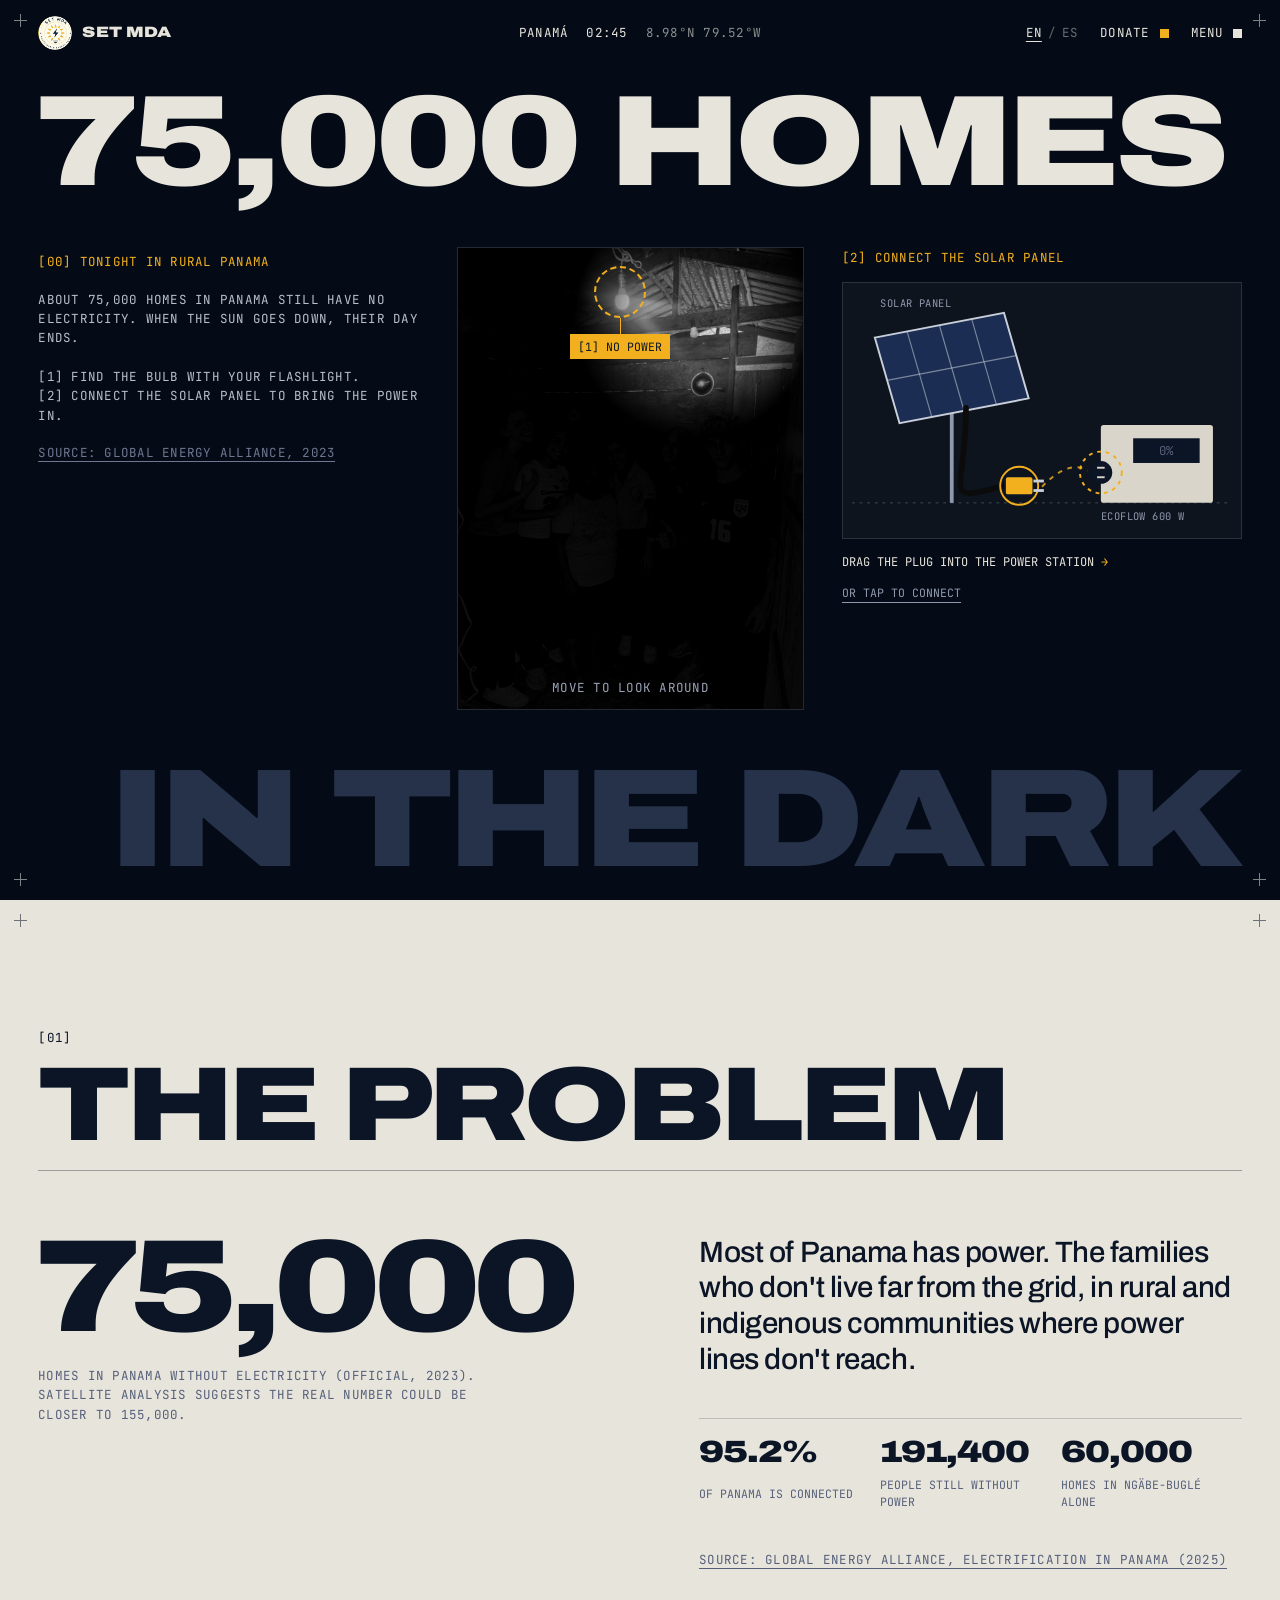
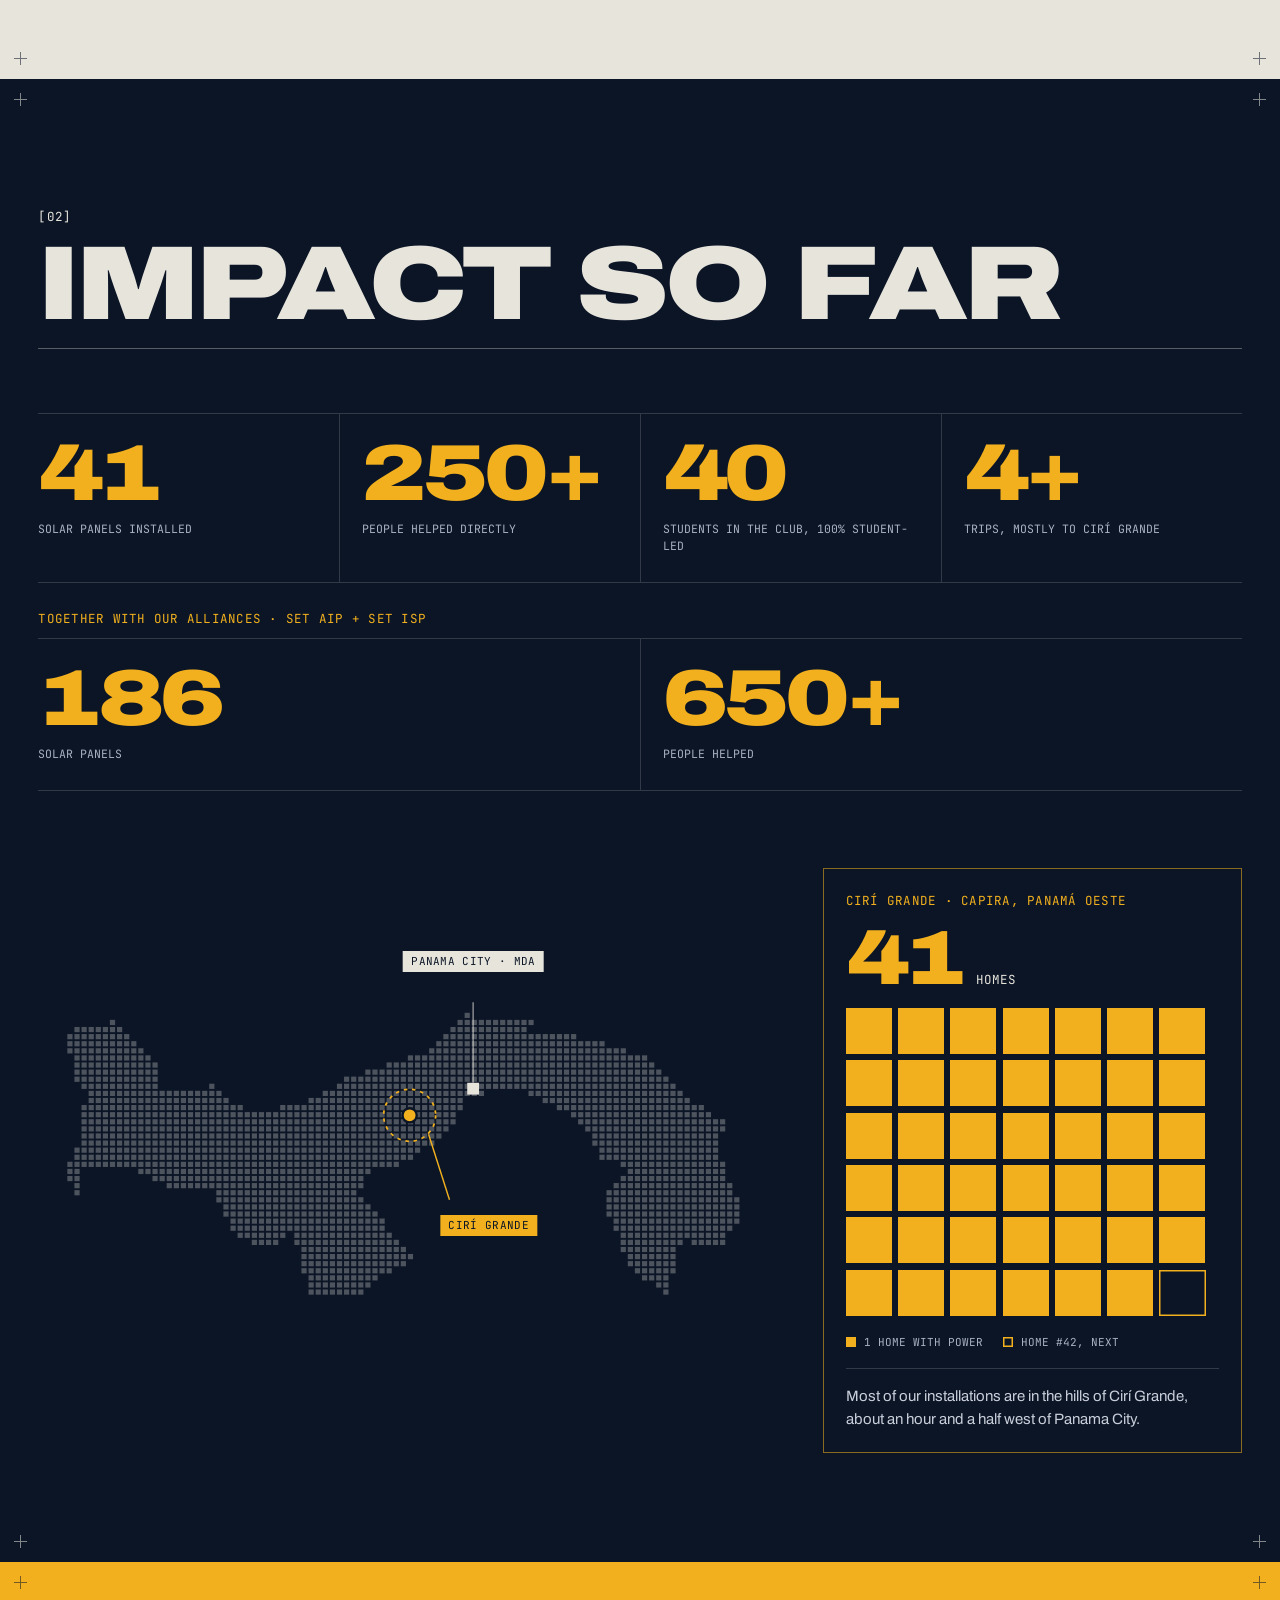
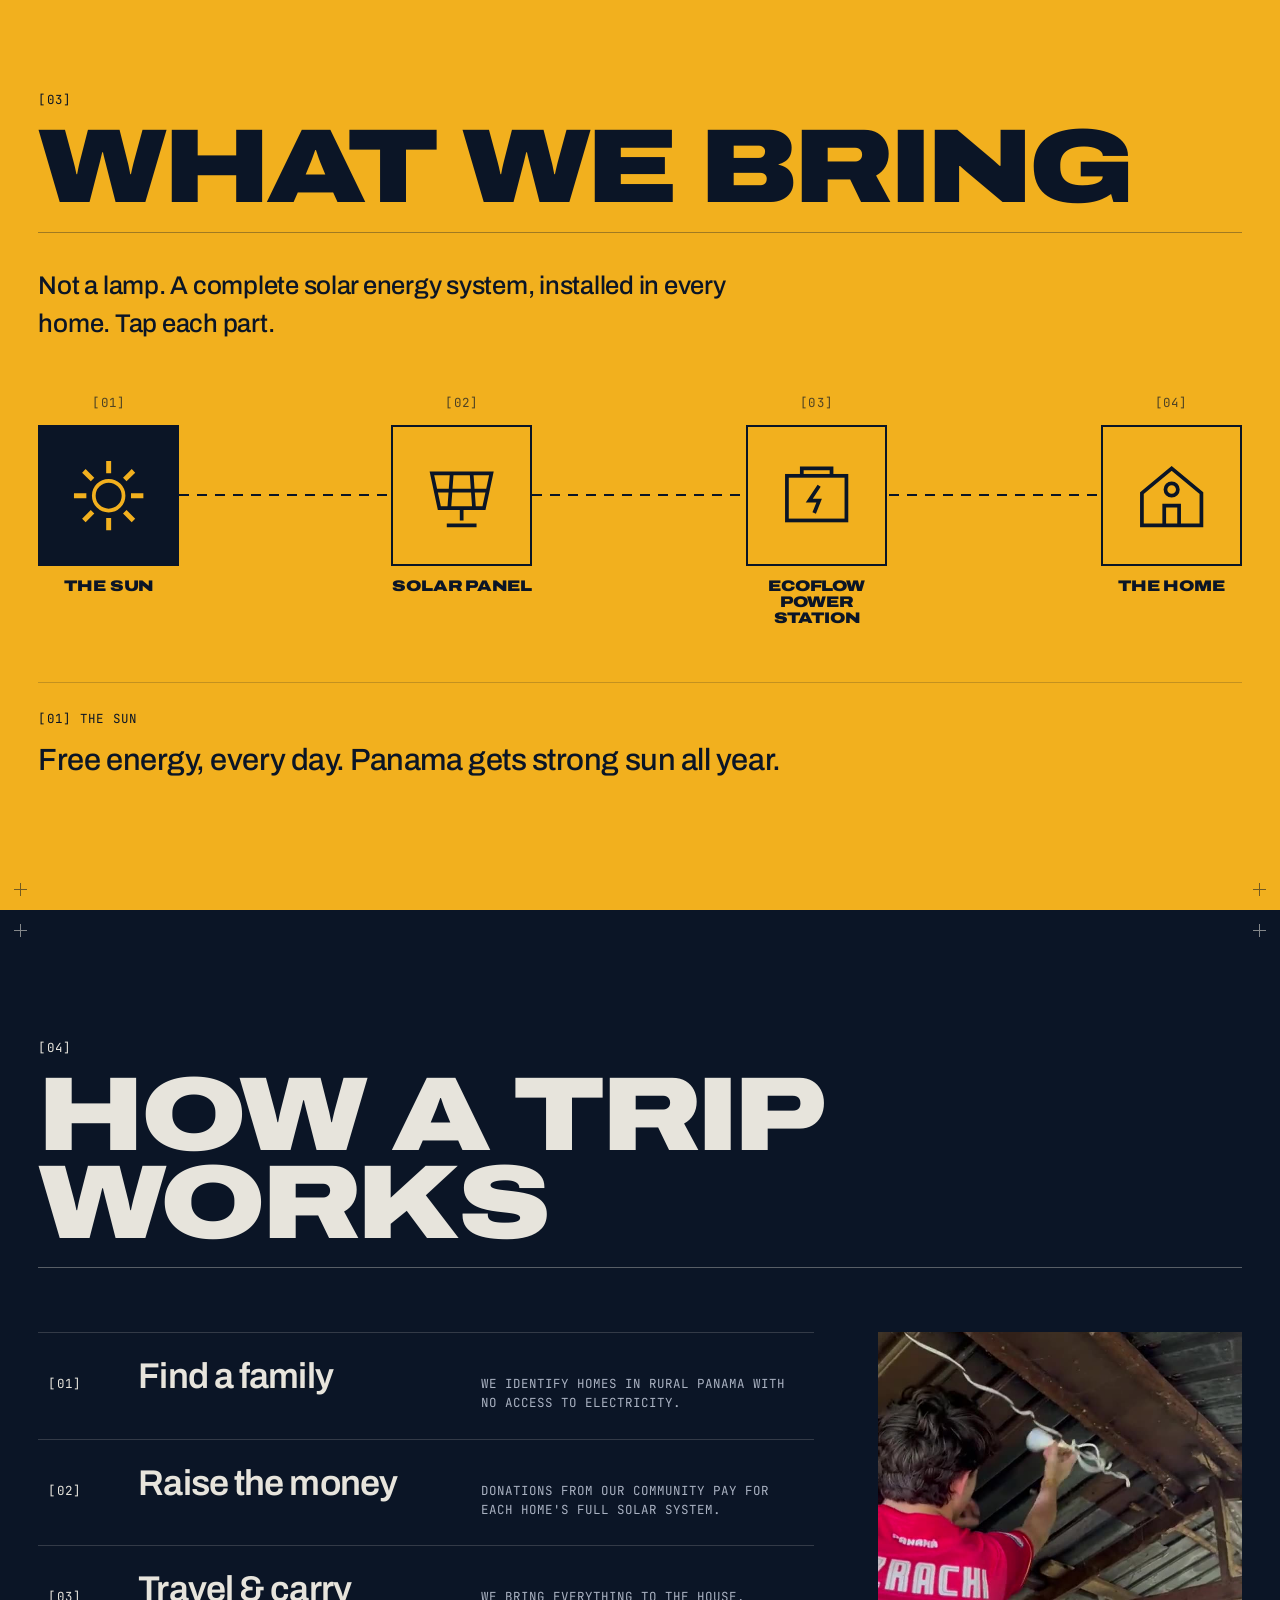
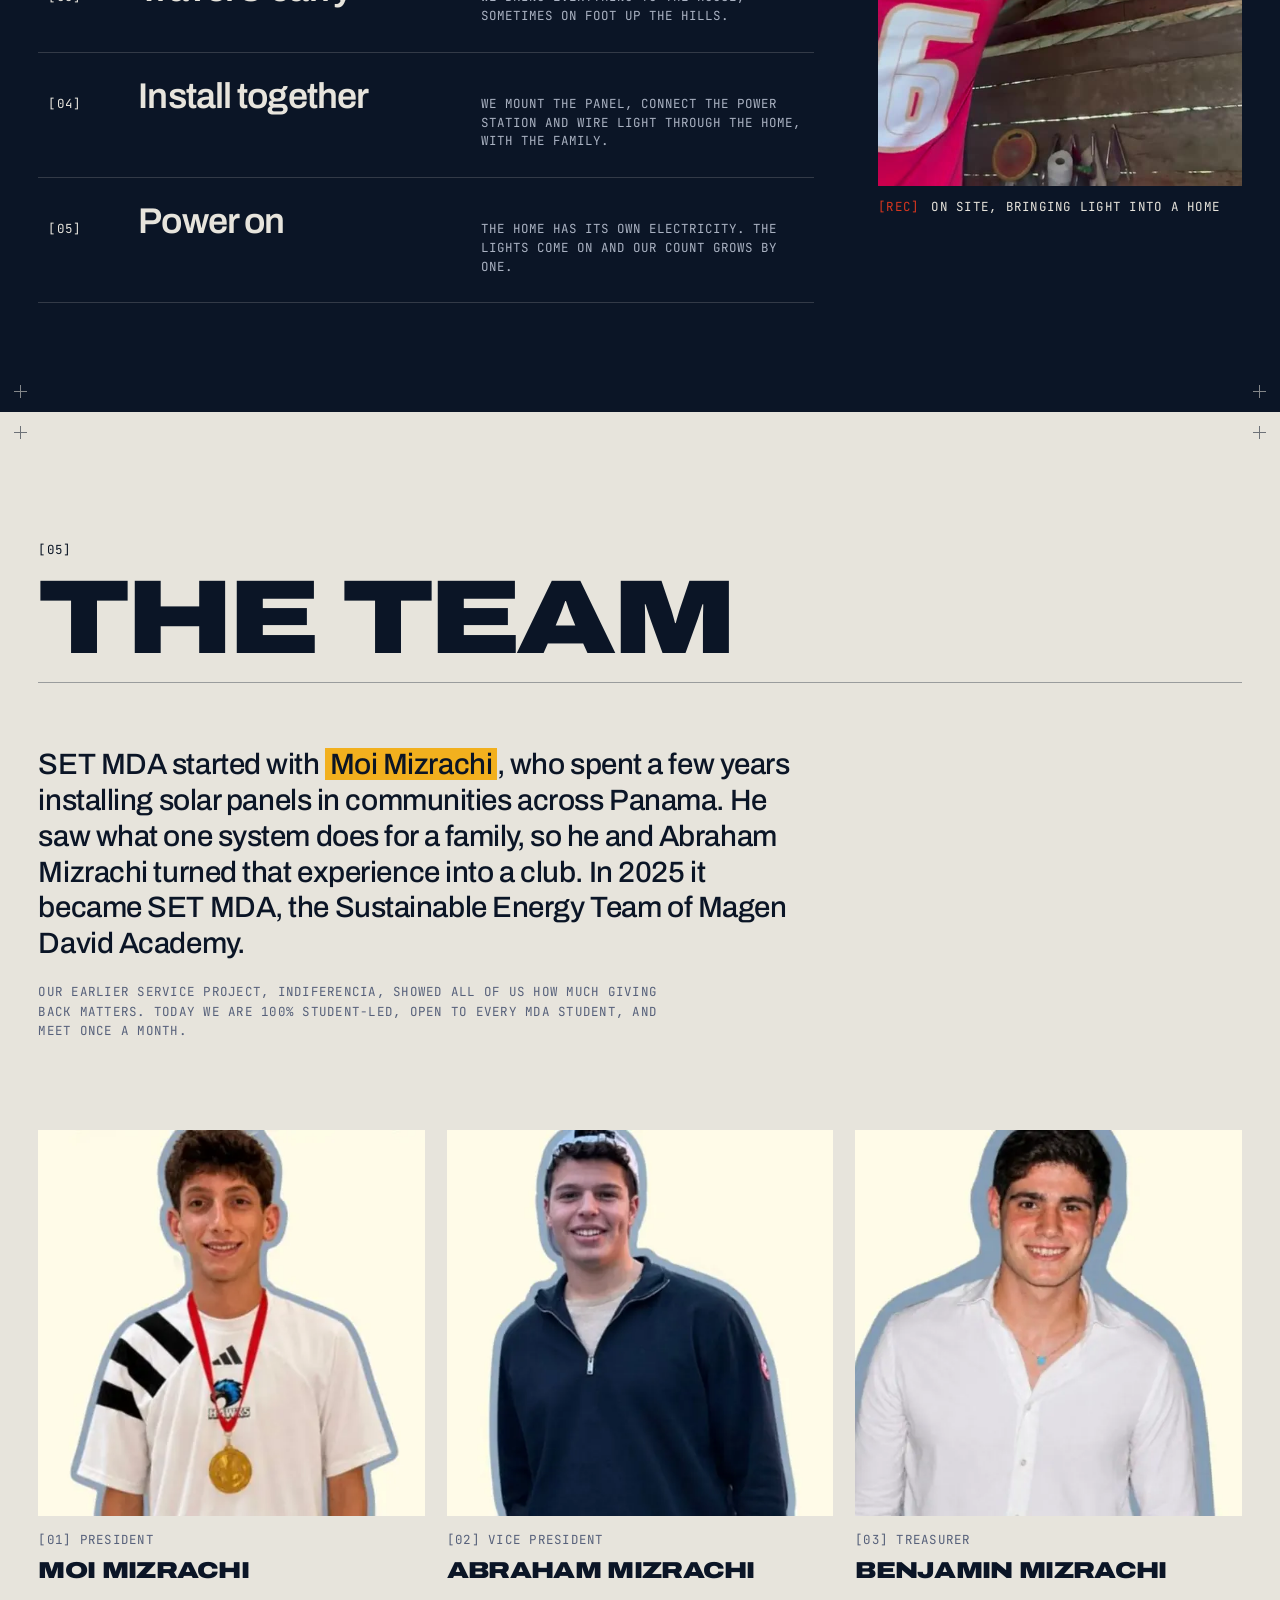
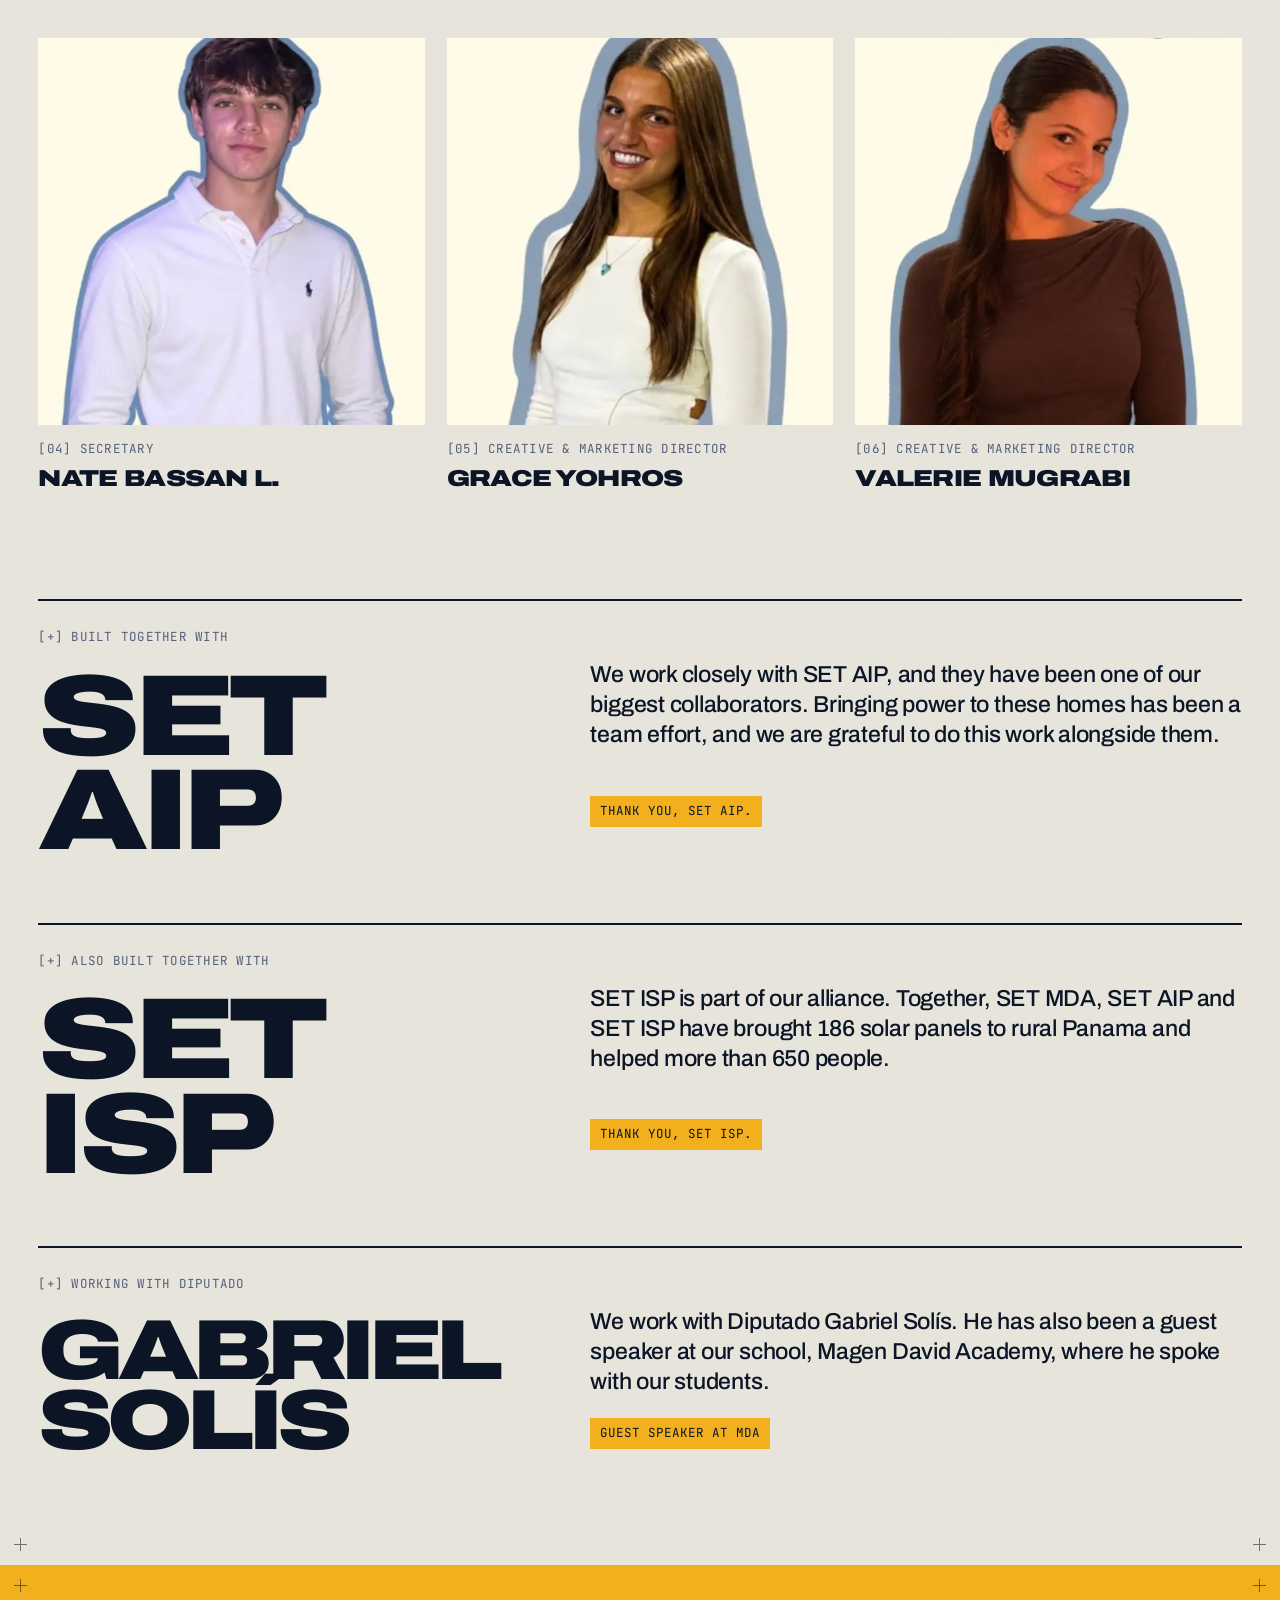
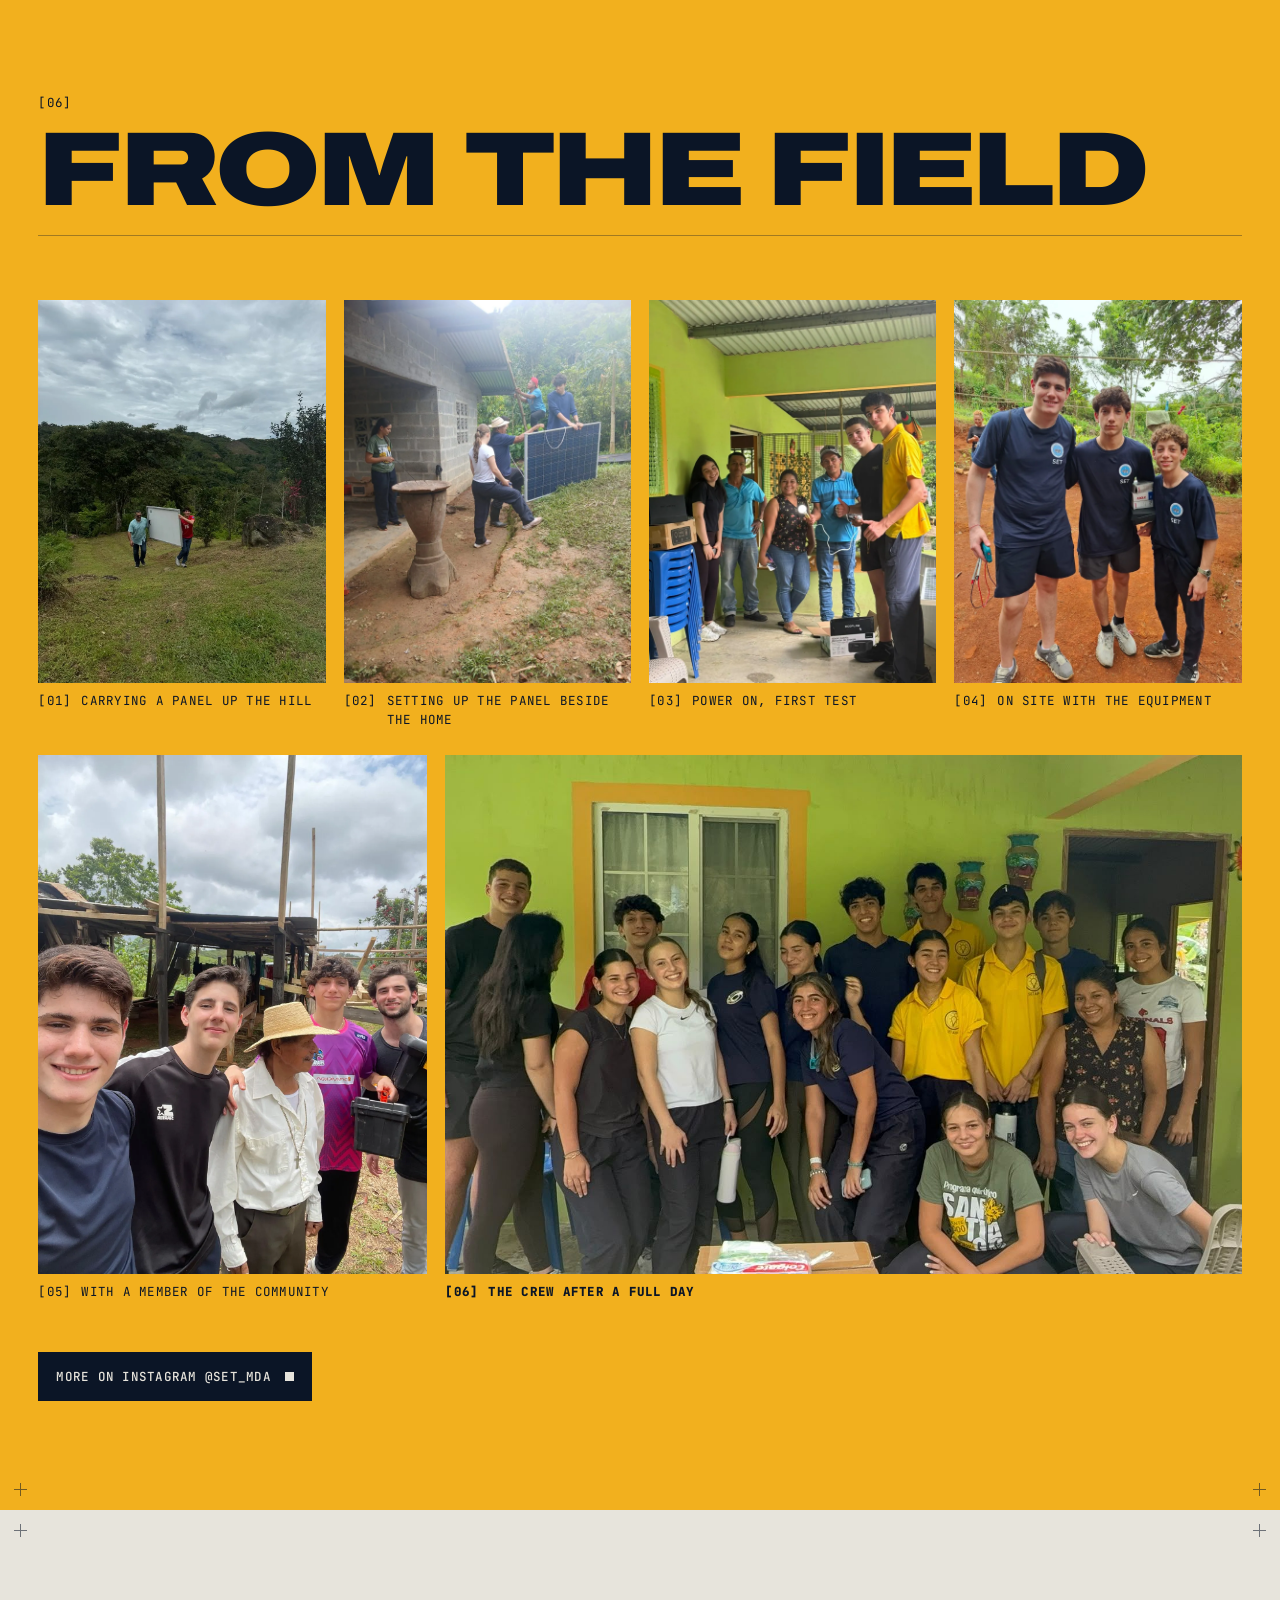
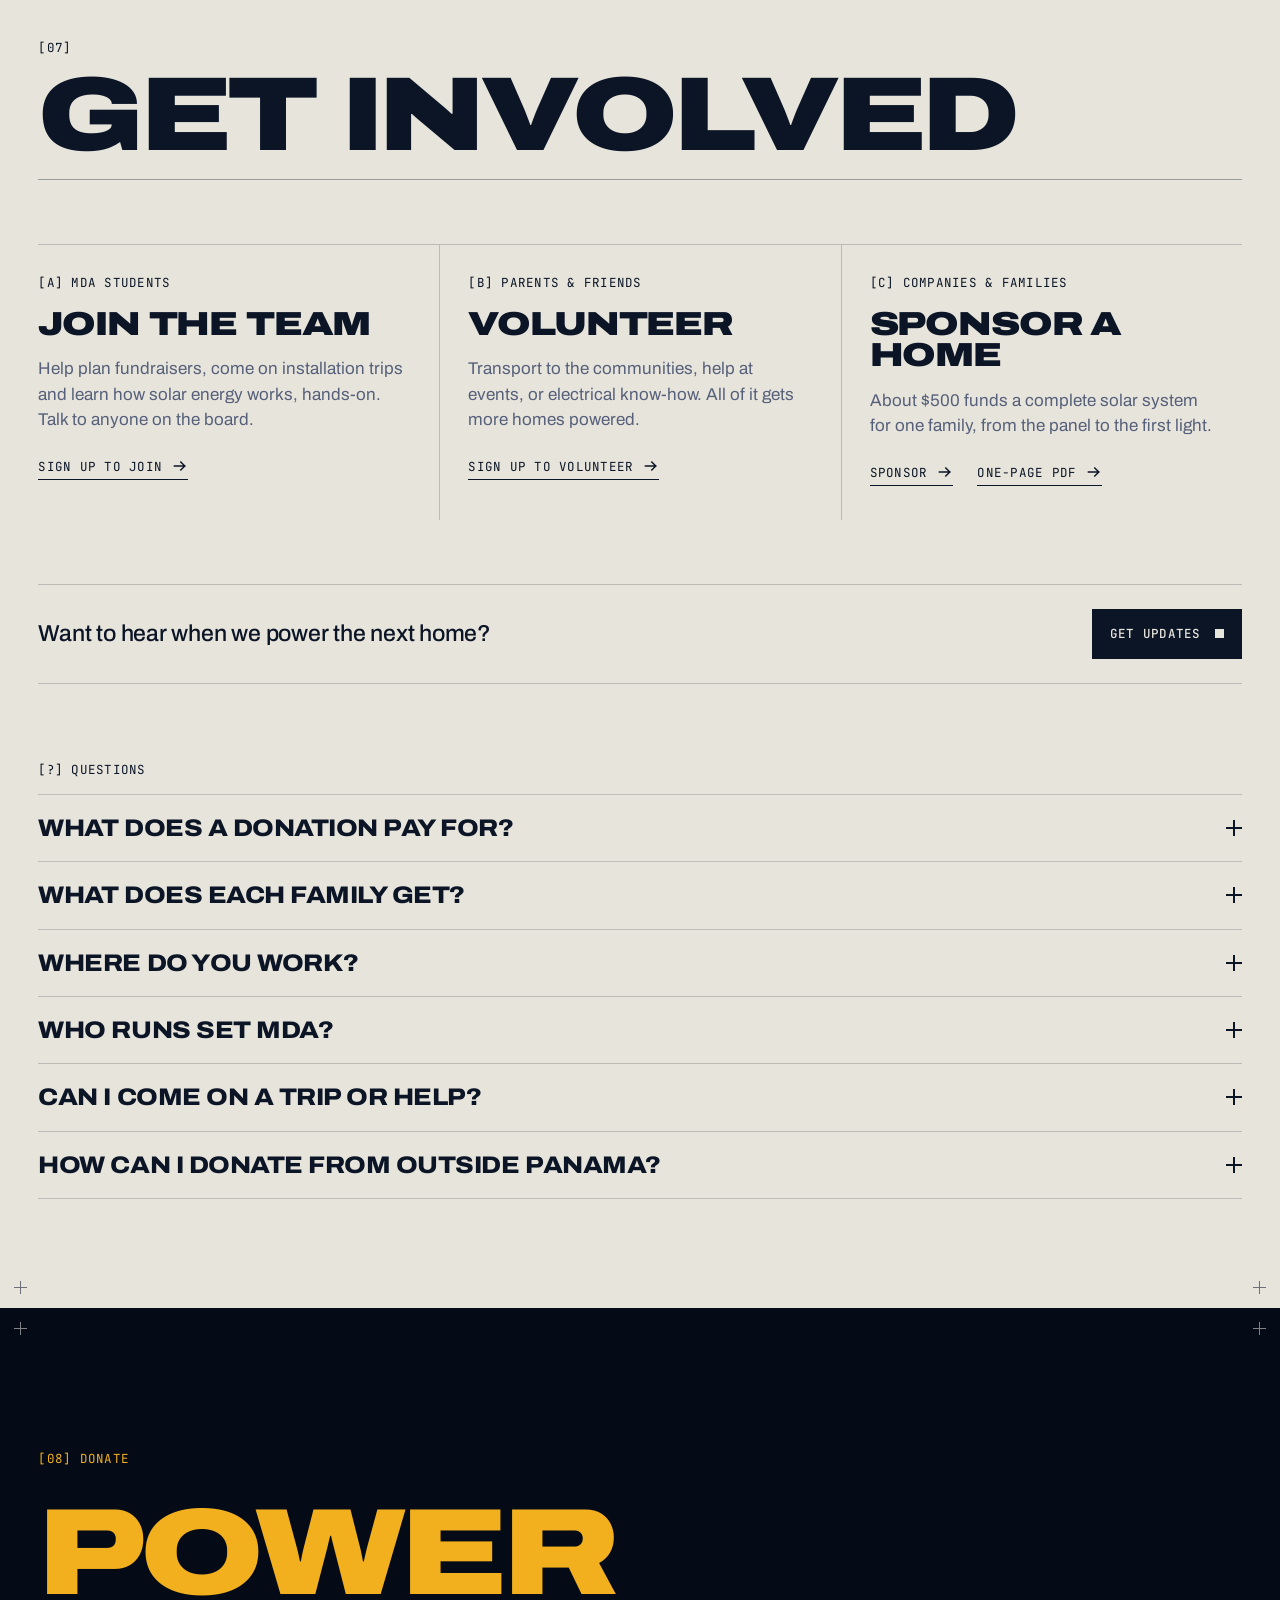
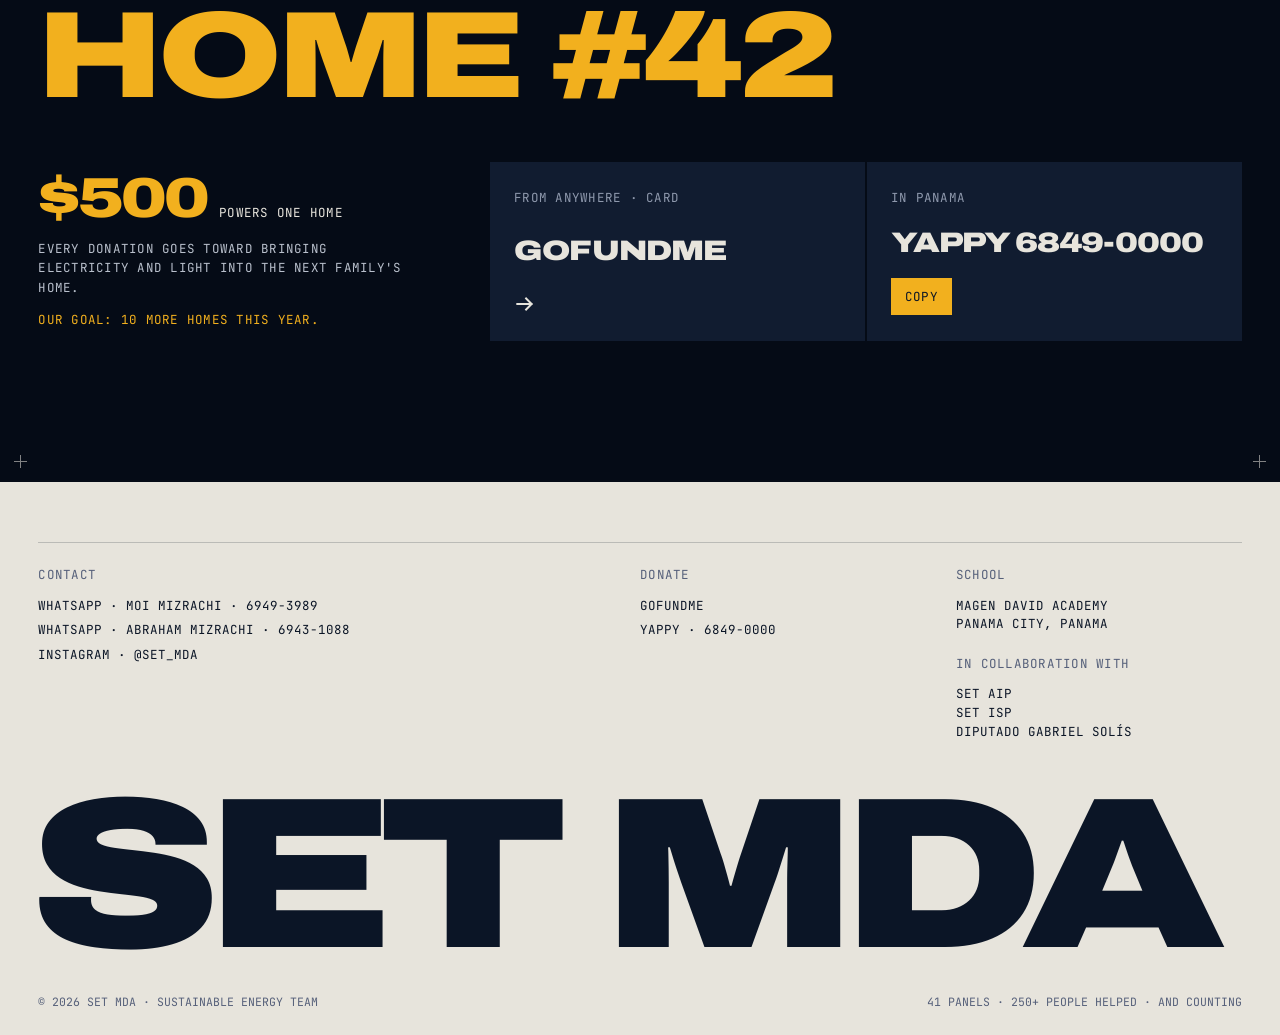
==== commit dbf692f4: "Add files via upload" ====
--- a/index.html
+++ b/index.html
@@ -364,10 +364,10 @@
     <div class="ways">
       <div class="way rv"><span class="idx">[A] <span class="en">MDA STUDENTS</span><span class="es" lang="es">ESTUDIANTES DE MDA</span></span><h3><span class="en">JOIN THE TEAM</span><span class="es" lang="es">ÚNETE AL EQUIPO</span></h3><p><span class="en">Help plan fundraisers, come on installation trips and learn how solar energy works, hands-on. Talk to anyone on the board.</span><span class="es" lang="es">Ayuda a planificar recaudaciones, ven a los viajes de instalación y aprende cómo funciona la energía solar, en la práctica. Habla con cualquiera de la directiva.</span></p><a class="lnk" href="https://tally.so/r/1WPAjg" target="_blank" rel="noopener"><span class="en">SIGN UP TO JOIN</span><span class="es" lang="es">INSCRÍBETE</span><svg class="arr" viewBox="0 0 20 20" aria-hidden="true"><path d="M3 10h13M11 5l5 5-5 5" fill="none" stroke="currentColor" stroke-width="1.8" stroke-linecap="square"/></svg></a></div>
       <div class="way rv"><span class="idx">[B] <span class="en">PARENTS &amp; FRIENDS</span><span class="es" lang="es">PADRES Y AMIGOS</span></span><h3><span class="en">VOLUNTEER</span><span class="es" lang="es">SÉ VOLUNTARIO</span></h3><p><span class="en">Transport to the communities, help at events, or electrical know-how. All of it gets more homes powered.</span><span class="es" lang="es">Transporte a las comunidades, ayuda en eventos o conocimientos de electricidad. Todo ayuda a darle energía a más hogares.</span></p><a class="lnk" href="https://tally.so/r/1WPAjg" target="_blank" rel="noopener"><span class="en">SIGN UP TO VOLUNTEER</span><span class="es" lang="es">INSCRÍBETE COMO VOLUNTARIO</span><svg class="arr" viewBox="0 0 20 20" aria-hidden="true"><path d="M3 10h13M11 5l5 5-5 5" fill="none" stroke="currentColor" stroke-width="1.8" stroke-linecap="square"/></svg></a></div>
-      <div class="way rv"><span class="idx">[C] <span class="en">COMPANIES &amp; FAMILIES</span><span class="es" lang="es">EMPRESAS Y FAMILIAS</span></span><h3><span class="en">SPONSOR A HOME</span><span class="es" lang="es">PATROCINA UN HOGAR</span></h3><p><span class="en">Fund a complete solar system for one family, from the panel to the first light.</span><span class="es" lang="es">Financia un sistema solar completo para una familia, desde el panel hasta la primera luz.</span></p><span class="lnks"><a class="lnk" href="#donate"><span class="en">SPONSOR</span><span class="es" lang="es">PATROCINAR</span><svg class="arr" viewBox="0 0 20 20" aria-hidden="true"><path d="M3 10h13M11 5l5 5-5 5" fill="none" stroke="currentColor" stroke-width="1.8" stroke-linecap="square"/></svg></a><a class="lnk" href="SET-MDA-one-pager.pdf" target="_blank" rel="noopener"><span class="en">ONE-PAGE PDF</span><span class="es" lang="es">RESUMEN EN PDF</span><svg class="arr" viewBox="0 0 20 20" aria-hidden="true"><path d="M3 10h13M11 5l5 5-5 5" fill="none" stroke="currentColor" stroke-width="1.8" stroke-linecap="square"/></svg></a></span></div>
+      <div class="way rv"><span class="idx">[C] <span class="en">COMPANIES &amp; FAMILIES</span><span class="es" lang="es">EMPRESAS Y FAMILIAS</span></span><h3><span class="en">SPONSOR A HOME</span><span class="es" lang="es">PATROCINA UN HOGAR</span></h3><p><span class="en">About $500 funds a complete solar system for one family, from the panel to the first light.</span><span class="es" lang="es">Con unos $500 financias un sistema solar completo para una familia, desde el panel hasta la primera luz.</span></p><span class="lnks"><a class="lnk" href="#donate"><span class="en">SPONSOR</span><span class="es" lang="es">PATROCINAR</span><svg class="arr" viewBox="0 0 20 20" aria-hidden="true"><path d="M3 10h13M11 5l5 5-5 5" fill="none" stroke="currentColor" stroke-width="1.8" stroke-linecap="square"/></svg></a><a class="lnk" href="SET-MDA-one-pager.pdf" target="_blank" rel="noopener"><span class="en">ONE-PAGE PDF</span><span class="es" lang="es">RESUMEN EN PDF</span><svg class="arr" viewBox="0 0 20 20" aria-hidden="true"><path d="M3 10h13M11 5l5 5-5 5" fill="none" stroke="currentColor" stroke-width="1.8" stroke-linecap="square"/></svg></a></span></div>
     </div>
       <div class="updates rv"><p><span class="en">Want to hear when we power the next home?</span><span class="es" lang="es">¿Quieres saber cuando llevemos energía al próximo hogar?</span></p><a class="btn ink" href="https://tally.so/r/1WPAjg" target="_blank" rel="noopener"><span class="en">GET UPDATES</span><span class="es" lang="es">RECIBE NOTICIAS</span><i class="sq" aria-hidden="true"></i></a></div>
-    <div class="faq"><p class="idx"><span class="en">[?] QUESTIONS</span><span class="es" lang="es">[?] PREGUNTAS</span></p><details class="qa rv"><summary><span class="en">What does a donation pay for?</span><span class="es" lang="es">¿Para qué se usa una donación?</span><i aria-hidden="true"></i></summary><p><span class="en">Equipment for the next homes on our list: the solar panel, the EcoFlow power station and the light bulbs for each family.</span><span class="es" lang="es">Equipos para los próximos hogares en nuestra lista: el panel solar, la estación de energía EcoFlow y los bombillos para cada familia.</span></p></details><details class="qa rv"><summary><span class="en">What does each family get?</span><span class="es" lang="es">¿Qué recibe cada familia?</span><i aria-hidden="true"></i></summary><p><span class="en">A complete solar system: a panel outside, an EcoFlow power station inside (600 W · 245 Wh) and light in the home. No fuel to buy and no power bill.</span><span class="es" lang="es">Un sistema solar completo: un panel afuera, una estación EcoFlow adentro (600 W · 245 Wh) y luz en la casa. Sin combustible que comprar y sin factura de luz.</span></p></details><details class="qa rv"><summary><span class="en">Where do you work?</span><span class="es" lang="es">¿Dónde trabajan?</span><i aria-hidden="true"></i></summary><p><span class="en">Mostly in the hills of Cirí Grande, in Capira, Panamá Oeste, about an hour and a half west of Panama City.</span><span class="es" lang="es">Sobre todo en las montañas de Cirí Grande, en Capira, Panamá Oeste, a una hora y media al oeste de la Ciudad de Panamá.</span></p></details><details class="qa rv"><summary><span class="en">Who runs SET MDA?</span><span class="es" lang="es">¿Quién dirige SET MDA?</span><i aria-hidden="true"></i></summary><p><span class="en">Students. SET MDA is 100% student-led, started in 2025 at Magen David Academy, has 40 students and meets once a month.</span><span class="es" lang="es">Estudiantes. SET MDA es 100% dirigido por estudiantes, empezó en 2025 en Magen David Academy, tiene 40 estudiantes y se reúne una vez al mes.</span></p></details><details class="qa rv"><summary><span class="en">Can I come on a trip or help?</span><span class="es" lang="es">¿Puedo ir a un viaje o ayudar?</span><i aria-hidden="true"></i></summary><p><span class="en">MDA students can join the club and come on installation trips. Parents and friends can help with transport, events or electrical know-how. Fill out the sign-up form and we'll reach out.</span><span class="es" lang="es">Los estudiantes de MDA pueden unirse al club e ir a los viajes de instalación. Padres y amigos pueden ayudar con transporte, eventos o conocimientos de electricidad. Llena el formulario y te contactamos.</span></p></details><details class="qa rv"><summary><span class="en">How can I donate from outside Panama?</span><span class="es" lang="es">¿Cómo dono desde fuera de Panamá?</span><i aria-hidden="true"></i></summary><p><span class="en">Use GoFundMe with any card, from anywhere. In Panama you can also send with Yappy.</span><span class="es" lang="es">Usa GoFundMe con cualquier tarjeta, desde cualquier país. En Panamá también puedes enviar por Yappy.</span></p></details></div>
+    <div class="faq"><p class="idx"><span class="en">[?] QUESTIONS</span><span class="es" lang="es">[?] PREGUNTAS</span></p><details class="qa rv"><summary><span class="en">What does a donation pay for?</span><span class="es" lang="es">¿Para qué se usa una donación?</span><i aria-hidden="true"></i></summary><p><span class="en">Equipment for the next homes on our list: the solar panel, the EcoFlow power station and the light bulbs for each family. One complete home costs about $500, and our goal is 10 more homes this year.</span><span class="es" lang="es">Equipos para los próximos hogares en nuestra lista: el panel solar, la estación de energía EcoFlow y los bombillos para cada familia. Un hogar completo cuesta unos $500, y nuestra meta es 10 hogares más este año.</span></p></details><details class="qa rv"><summary><span class="en">What does each family get?</span><span class="es" lang="es">¿Qué recibe cada familia?</span><i aria-hidden="true"></i></summary><p><span class="en">A complete solar system: a panel outside, an EcoFlow power station inside (600 W · 245 Wh) and light in the home. No fuel to buy and no power bill.</span><span class="es" lang="es">Un sistema solar completo: un panel afuera, una estación EcoFlow adentro (600 W · 245 Wh) y luz en la casa. Sin combustible que comprar y sin factura de luz.</span></p></details><details class="qa rv"><summary><span class="en">Where do you work?</span><span class="es" lang="es">¿Dónde trabajan?</span><i aria-hidden="true"></i></summary><p><span class="en">Mostly in the hills of Cirí Grande, in Capira, Panamá Oeste, about an hour and a half west of Panama City.</span><span class="es" lang="es">Sobre todo en las montañas de Cirí Grande, en Capira, Panamá Oeste, a una hora y media al oeste de la Ciudad de Panamá.</span></p></details><details class="qa rv"><summary><span class="en">Who runs SET MDA?</span><span class="es" lang="es">¿Quién dirige SET MDA?</span><i aria-hidden="true"></i></summary><p><span class="en">Students. SET MDA is 100% student-led, started in 2025 at Magen David Academy, has 40 students and meets once a month.</span><span class="es" lang="es">Estudiantes. SET MDA es 100% dirigido por estudiantes, empezó en 2025 en Magen David Academy, tiene 40 estudiantes y se reúne una vez al mes.</span></p></details><details class="qa rv"><summary><span class="en">Can I come on a trip or help?</span><span class="es" lang="es">¿Puedo ir a un viaje o ayudar?</span><i aria-hidden="true"></i></summary><p><span class="en">MDA students can join the club and come on installation trips. Parents and friends can help with transport, events or electrical know-how. Fill out the sign-up form and we'll reach out.</span><span class="es" lang="es">Los estudiantes de MDA pueden unirse al club e ir a los viajes de instalación. Padres y amigos pueden ayudar con transporte, eventos o conocimientos de electricidad. Llena el formulario y te contactamos.</span></p></details><details class="qa rv"><summary><span class="en">How can I donate from outside Panama?</span><span class="es" lang="es">¿Cómo dono desde fuera de Panamá?</span><i aria-hidden="true"></i></summary><p><span class="en">Use GoFundMe with any card, from anywhere. In Panama you can also send with Yappy.</span><span class="es" lang="es">Usa GoFundMe con cualquier tarjeta, desde cualquier país. En Panamá también puedes enviar por Yappy.</span></p></details></div>
   </section>
 
   <!-- 08 DONATE -->
@@ -376,7 +376,7 @@
     <p class="idx">[08] <span class="en">DONATE</span><span class="es" lang="es">DONA</span></p>
     <h2 class="mega"><span class="en">POWER HOME #42</span><span class="es" lang="es">ILUMINA EL HOGAR #42</span></h2>
     <div class="give">
-      <p class="mono-p"><span class="en">EVERY DONATION GOES TOWARD BRINGING ELECTRICITY AND LIGHT INTO THE NEXT FAMILY'S HOME.</span><span class="es" lang="es">CADA DONACIÓN VA PARA LLEVAR ELECTRICIDAD Y LUZ A LA CASA DE LA PRÓXIMA FAMILIA.</span></p>
+      <div class="give-lead"><p class="cost"><b>$500</b><span><span class="en">POWERS ONE HOME</span><span class="es" lang="es">ILUMINA UN HOGAR</span></span></p><p class="mono-p"><span class="en">EVERY DONATION GOES TOWARD BRINGING ELECTRICITY AND LIGHT INTO THE NEXT FAMILY'S HOME.</span><span class="es" lang="es">CADA DONACIÓN VA PARA LLEVAR ELECTRICIDAD Y LUZ A LA CASA DE LA PRÓXIMA FAMILIA.</span></p><p class="goal"><span class="en">OUR GOAL: 10 MORE HOMES THIS YEAR.</span><span class="es" lang="es">NUESTRA META: 10 HOGARES MÁS ESTE AÑO.</span></p></div>
       <a class="give-card" href="https://gofund.me/2586e6299" target="_blank" rel="noopener"><span class="idx"><span class="en">FROM ANYWHERE · CARD</span><span class="es" lang="es">DESDE CUALQUIER PAÍS · TARJETA</span></span><b>GOFUNDME</b><svg class="arr" viewBox="0 0 20 20" aria-hidden="true"><path d="M3 10h13M11 5l5 5-5 5" fill="none" stroke="currentColor" stroke-width="1.8" stroke-linecap="square"/></svg></a>
       <div class="give-card"><span class="idx"><span class="en">IN PANAMA</span><span class="es" lang="es">EN PANAMÁ</span></span><b>YAPPY <span class="nw">6849-0000</span></b><button class="copy" type="button" data-copy="68490000" data-done-en="COPIED" data-done-es="COPIADO"><span class="en">COPY</span><span class="es" lang="es">COPIAR</span></button></div>
     </div>
@@ -394,6 +394,5 @@
 </footer>
 
 <script src="script.js"></script>
-<script defer src="/_vercel/insights/script.js"></script>
 </body>
 </html>
--- a/fixes.css
+++ b/fixes.css
@@ -39,3 +39,11 @@
 .qa summary:focus-visible { outline: 2px solid var(--gold); outline-offset: 4px; }
 .qa p { margin: 0 0 22px; max-width: 46em; }
 picture { display: contents; }
+/* Donate: cost per home and this year's goal */
+.give-lead { align-self: center; padding-right: 30px; display: grid; gap: 14px; }
+.give-lead .mono-p { padding-right: 0; margin: 0; }
+.give-lead .cost { margin: 0; display: flex; align-items: baseline; gap: 12px; flex-wrap: wrap; }
+.give-lead .cost b { font-family: var(--wide); font-stretch: 125%; font-weight: 900; font-size: clamp(2.4rem, 4.4vw, 4rem); letter-spacing: -0.05em; line-height: .9; color: var(--gold); }
+.give-lead .cost > span { font-family: var(--mono); font-size: 12.5px; letter-spacing: .02em; color: var(--paper); }
+.give-lead .goal { margin: 0; font-family: var(--mono); font-size: 12.5px; letter-spacing: .02em; color: var(--gold); }
+@media (max-width: 860px) { .give-lead { padding: 0 0 18px; } .give-lead .mono-p { padding: 0; } }
